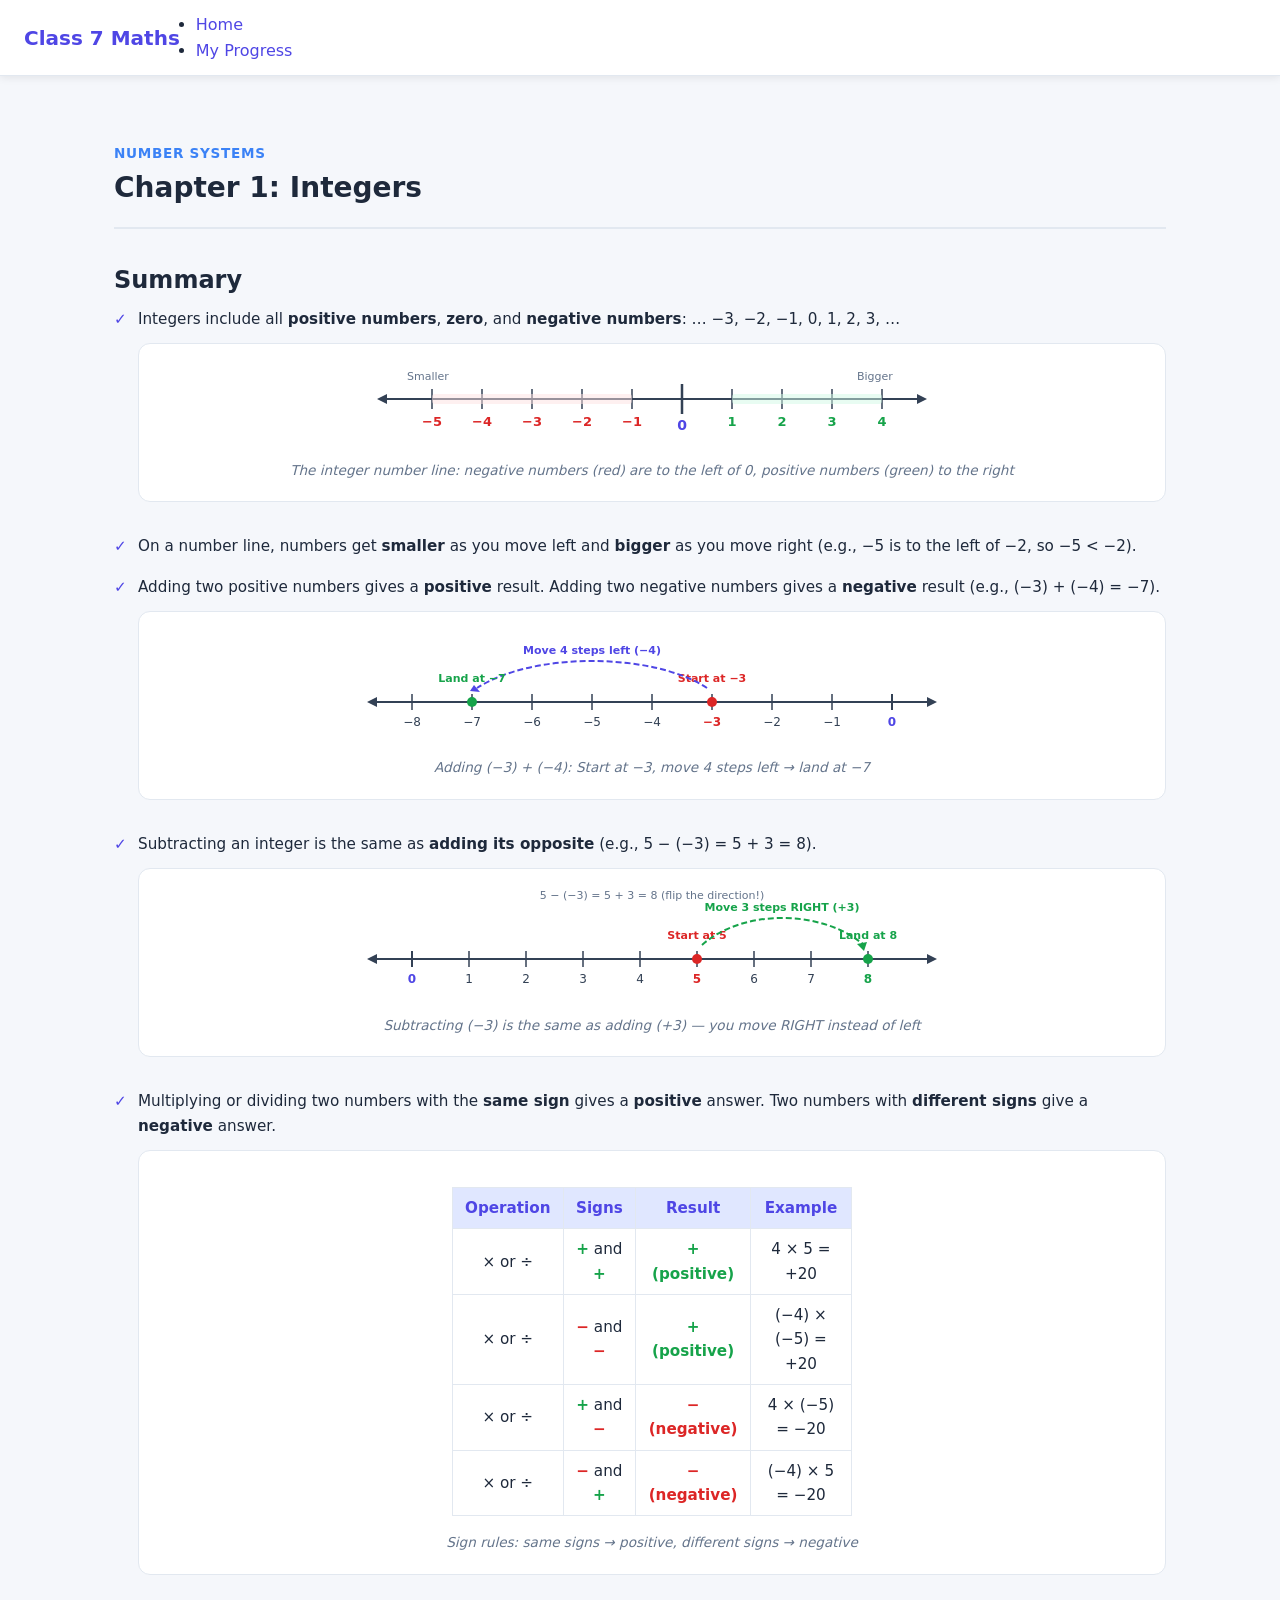
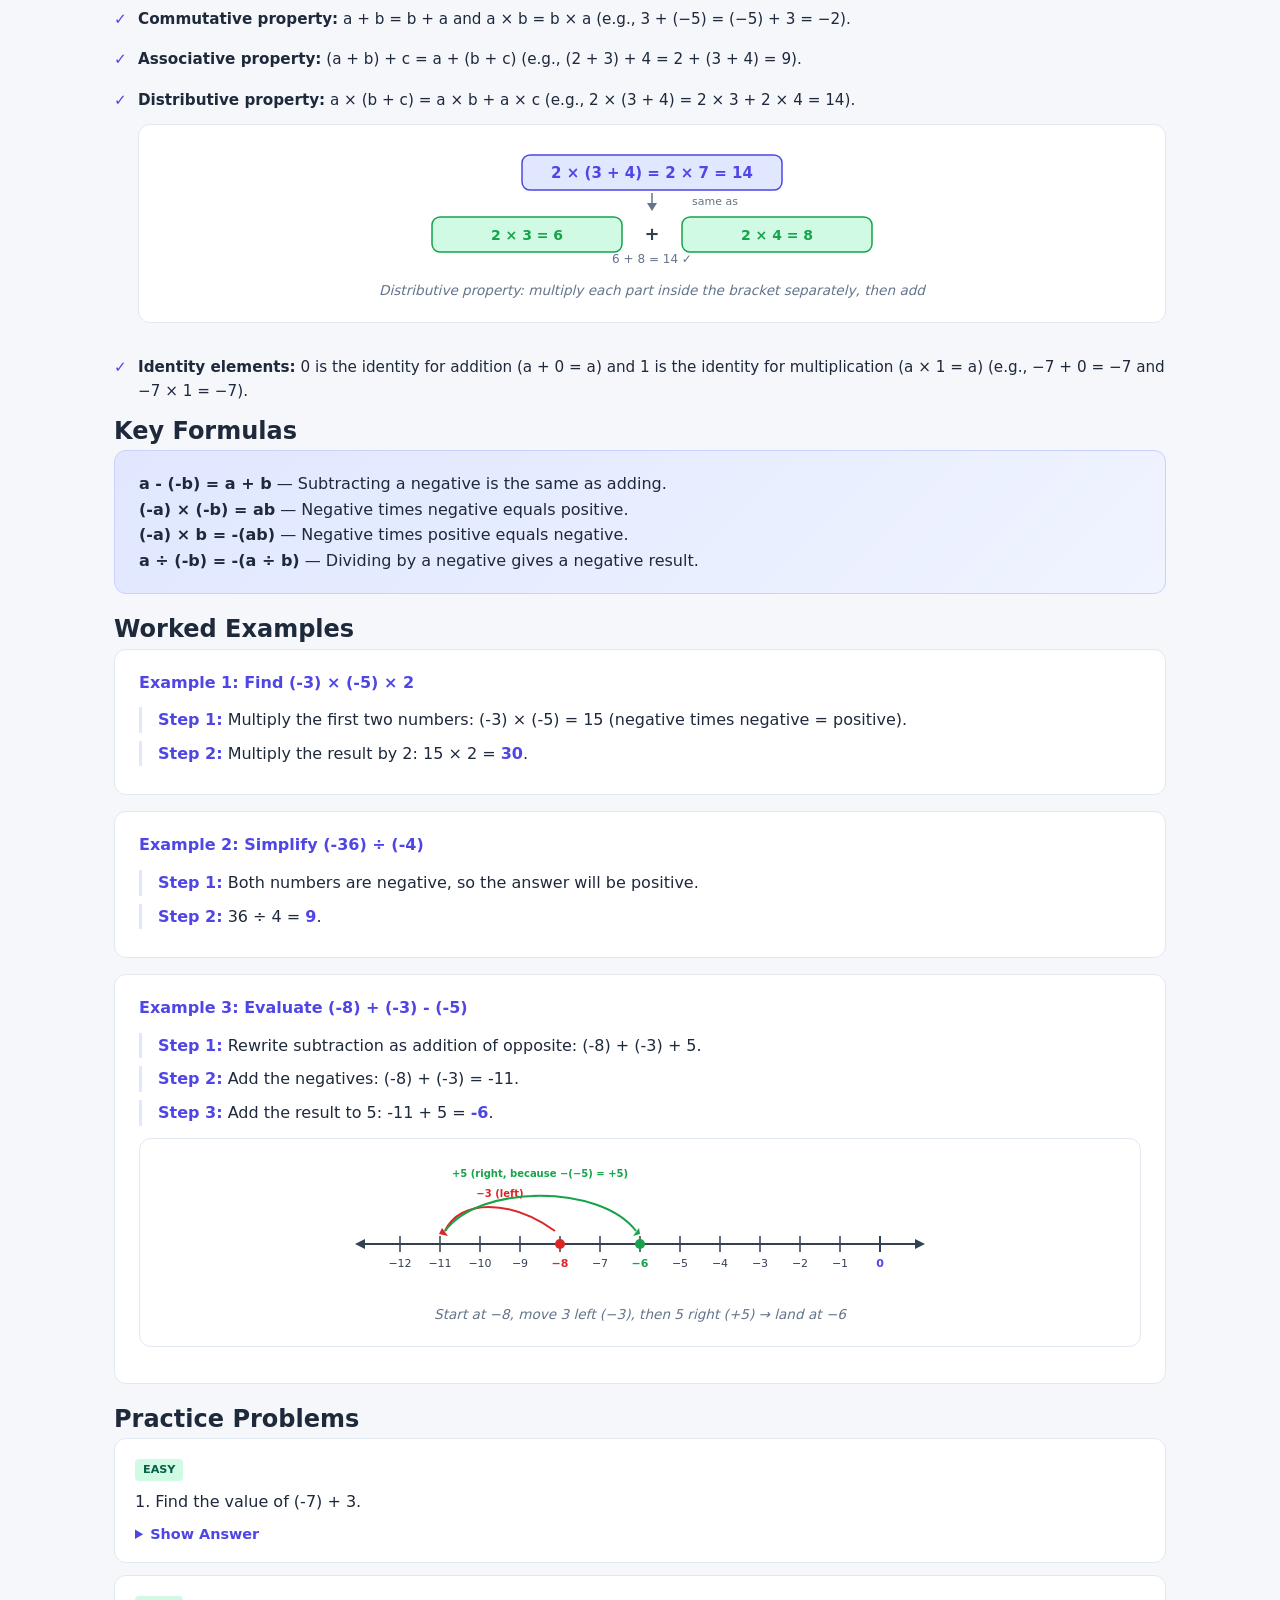
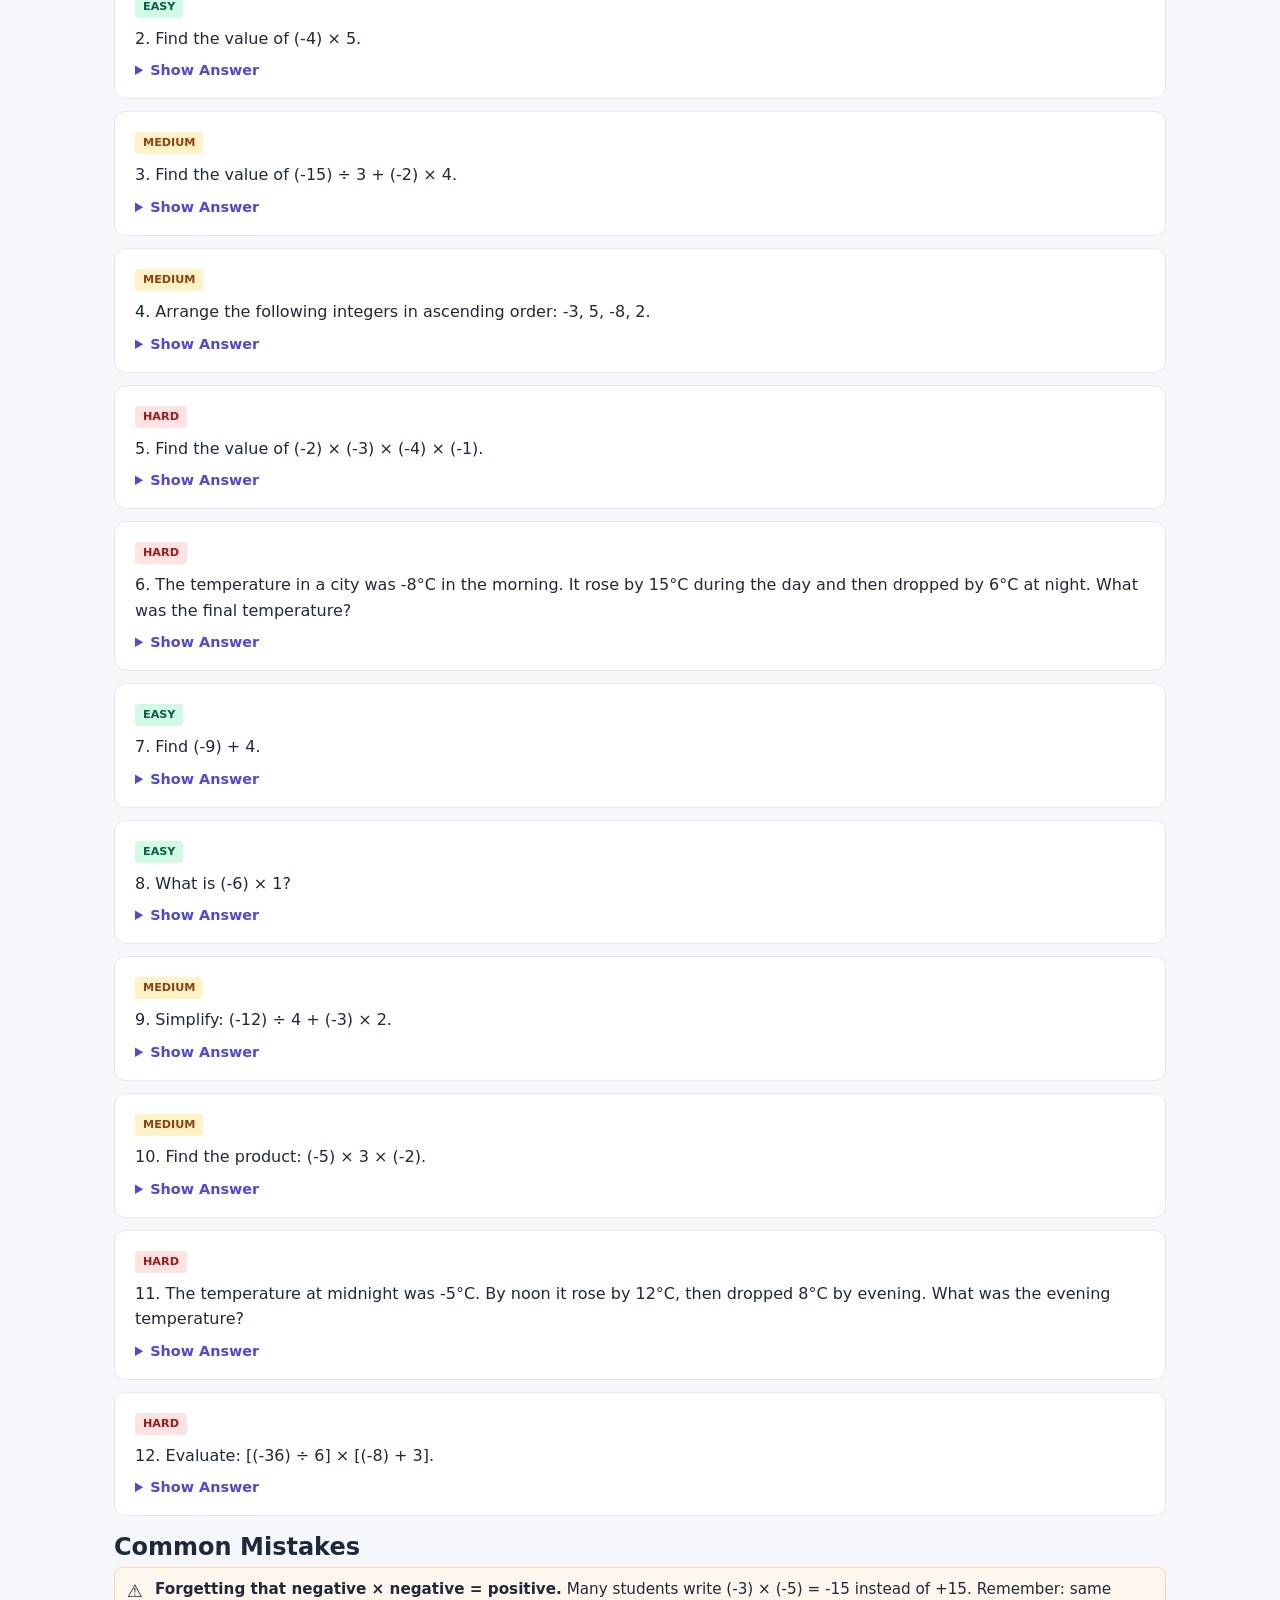
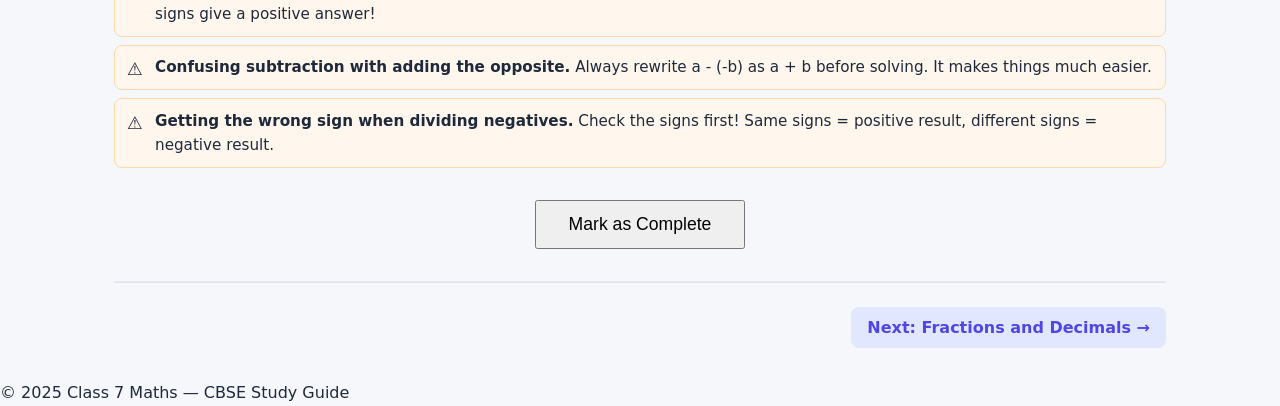
==== chapters/ch1.html @ 90b31e70 "feat: Add SVG diagrams to Chapter 1 (Integers) summary and examples - Number line diagram showing in" ====
<!DOCTYPE html>
<html lang="en">
<head>
    <meta charset="UTF-8">
    <meta name="viewport" content="width=device-width, initial-scale=1.0">
    <meta name="chapter-num" content="1">
    <title>Chapter 1: Integers | Class 7 Maths</title>
    <link rel="stylesheet" href="../css/style.css">
</head>
<body>

    <!-- Navbar -->
    <nav class="navbar">
        <div class="logo">Class 7 Maths</div>
        <ul class="nav-links">
            <li><a href="../index.html">Home</a></li>
            <li><a href="../progress.html">My Progress</a></li>
        </ul>
    </nav>

    <!-- Chapter Content -->
    <div class="container">

        <div class="chapter-header">
            <span class="ch-label" style="color:var(--num)">Number Systems</span>
            <h1>Chapter 1: Integers</h1>
        </div>

        <!-- Summary -->
        <section class="summary">
            <h2>Summary</h2>
            <ul class="summary-list">
                <li>Integers include all <strong>positive numbers</strong>, <strong>zero</strong>, and <strong>negative numbers</strong>: &hellip; &minus;3, &minus;2, &minus;1, 0, 1, 2, 3, &hellip;
                  <figure class="diagram">
                    <svg viewBox="0 0 600 80" width="600" height="80" xmlns="http://www.w3.org/2000/svg" role="img" aria-label="Integer number line from -5 to 5">
                      <!-- main line -->
                      <line x1="30" y1="35" x2="570" y2="35" stroke="#334155" stroke-width="2"/>
                      <!-- arrowheads -->
                      <polygon points="25,35 35,30 35,40" fill="#334155"/>
                      <polygon points="575,35 565,30 565,40" fill="#334155"/>
                      <!-- ticks and labels -->
                      <line x1="80" y1="25" x2="80" y2="45" stroke="#334155" stroke-width="1.5"/><text x="80" y="62" text-anchor="middle" font-size="13" fill="#dc2626" font-weight="600">&minus;5</text>
                      <line x1="130" y1="25" x2="130" y2="45" stroke="#334155" stroke-width="1.5"/><text x="130" y="62" text-anchor="middle" font-size="13" fill="#dc2626" font-weight="600">&minus;4</text>
                      <line x1="180" y1="25" x2="180" y2="45" stroke="#334155" stroke-width="1.5"/><text x="180" y="62" text-anchor="middle" font-size="13" fill="#dc2626" font-weight="600">&minus;3</text>
                      <line x1="230" y1="25" x2="230" y2="45" stroke="#334155" stroke-width="1.5"/><text x="230" y="62" text-anchor="middle" font-size="13" fill="#dc2626" font-weight="600">&minus;2</text>
                      <line x1="280" y1="25" x2="280" y2="45" stroke="#334155" stroke-width="1.5"/><text x="280" y="62" text-anchor="middle" font-size="13" fill="#dc2626" font-weight="600">&minus;1</text>
                      <line x1="330" y1="20" x2="330" y2="50" stroke="#334155" stroke-width="2.5"/><text x="330" y="66" text-anchor="middle" font-size="14" fill="#4f46e5" font-weight="800">0</text>
                      <line x1="380" y1="25" x2="380" y2="45" stroke="#334155" stroke-width="1.5"/><text x="380" y="62" text-anchor="middle" font-size="13" fill="#16a34a" font-weight="600">1</text>
                      <line x1="430" y1="25" x2="430" y2="45" stroke="#334155" stroke-width="1.5"/><text x="430" y="62" text-anchor="middle" font-size="13" fill="#16a34a" font-weight="600">2</text>
                      <line x1="480" y1="25" x2="480" y2="45" stroke="#334155" stroke-width="1.5"/><text x="480" y="62" text-anchor="middle" font-size="13" fill="#16a34a" font-weight="600">3</text>
                      <line x1="530" y1="25" x2="530" y2="45" stroke="#334155" stroke-width="1.5"/><text x="530" y="62" text-anchor="middle" font-size="13" fill="#16a34a" font-weight="600">4</text>
                      <!-- labels -->
                      <text x="55" y="16" font-size="11" fill="#64748b">Smaller</text>
                      <text x="505" y="16" font-size="11" fill="#64748b">Bigger</text>
                      <!-- colour zones -->
                      <rect x="80" y="30" width="200" height="10" rx="3" fill="#fee2e2" opacity="0.5"/>
                      <rect x="380" y="30" width="150" height="10" rx="3" fill="#d1fae5" opacity="0.5"/>
                    </svg>
                    <figcaption>The integer number line: negative numbers (red) are to the left of 0, positive numbers (green) to the right</figcaption>
                  </figure>
                </li>
                <li>On a number line, numbers get <strong>smaller</strong> as you move left and <strong>bigger</strong> as you move right (e.g., &minus;5 is to the left of &minus;2, so &minus;5 &lt; &minus;2).</li>
                <li>Adding two positive numbers gives a <strong>positive</strong> result. Adding two negative numbers gives a <strong>negative</strong> result (e.g., (&minus;3) + (&minus;4) = &minus;7).
                  <figure class="diagram">
                    <svg viewBox="0 0 600 110" width="600" height="110" xmlns="http://www.w3.org/2000/svg" role="img" aria-label="Number line showing (-3) + (-4) = -7">
                      <!-- main line -->
                      <line x1="20" y1="70" x2="580" y2="70" stroke="#334155" stroke-width="2"/>
                      <polygon points="15,70 25,65 25,75" fill="#334155"/>
                      <polygon points="585,70 575,65 575,75" fill="#334155"/>
                      <!-- ticks: -8 to 1 -->
                      <line x1="60" y1="62" x2="60" y2="78" stroke="#334155" stroke-width="1.5"/><text x="60" y="94" text-anchor="middle" font-size="12" fill="#334155">&minus;8</text>
                      <line x1="120" y1="62" x2="120" y2="78" stroke="#334155" stroke-width="1.5"/><text x="120" y="94" text-anchor="middle" font-size="12" fill="#334155">&minus;7</text>
                      <line x1="180" y1="62" x2="180" y2="78" stroke="#334155" stroke-width="1.5"/><text x="180" y="94" text-anchor="middle" font-size="12" fill="#334155">&minus;6</text>
                      <line x1="240" y1="62" x2="240" y2="78" stroke="#334155" stroke-width="1.5"/><text x="240" y="94" text-anchor="middle" font-size="12" fill="#334155">&minus;5</text>
                      <line x1="300" y1="62" x2="300" y2="78" stroke="#334155" stroke-width="1.5"/><text x="300" y="94" text-anchor="middle" font-size="12" fill="#334155">&minus;4</text>
                      <line x1="360" y1="62" x2="360" y2="78" stroke="#334155" stroke-width="1.5"/><text x="360" y="94" text-anchor="middle" font-size="12" fill="#dc2626" font-weight="700">&minus;3</text>
                      <line x1="420" y1="62" x2="420" y2="78" stroke="#334155" stroke-width="1.5"/><text x="420" y="94" text-anchor="middle" font-size="12" fill="#334155">&minus;2</text>
                      <line x1="480" y1="62" x2="480" y2="78" stroke="#334155" stroke-width="1.5"/><text x="480" y="94" text-anchor="middle" font-size="12" fill="#334155">&minus;1</text>
                      <line x1="540" y1="62" x2="540" y2="78" stroke="#334155" stroke-width="2"/><text x="540" y="94" text-anchor="middle" font-size="12" fill="#4f46e5" font-weight="700">0</text>
                      <!-- Start dot at -3 -->
                      <circle cx="360" cy="70" r="5" fill="#dc2626"/>
                      <text x="360" y="50" text-anchor="middle" font-size="11" fill="#dc2626" font-weight="600">Start at &minus;3</text>
                      <!-- Arrow: move 4 steps left to -7 -->
                      <path d="M 355,56 C 300,20 180,20 125,56" fill="none" stroke="#4f46e5" stroke-width="2" stroke-dasharray="6,3"/>
                      <polygon points="122,53 128,60 118,59" fill="#4f46e5"/>
                      <text x="240" y="22" text-anchor="middle" font-size="11" fill="#4f46e5" font-weight="600">Move 4 steps left (&minus;4)</text>
                      <!-- End dot at -7 -->
                      <circle cx="120" cy="70" r="5" fill="#16a34a"/>
                      <text x="120" y="50" text-anchor="middle" font-size="11" fill="#16a34a" font-weight="600">Land at &minus;7</text>
                    </svg>
                    <figcaption>Adding (&minus;3) + (&minus;4): Start at &minus;3, move 4 steps left &rarr; land at &minus;7</figcaption>
                  </figure>
                </li>
                <li>Subtracting an integer is the same as <strong>adding its opposite</strong> (e.g., 5 &minus; (&minus;3) = 5 + 3 = 8).
                  <figure class="diagram">
                    <svg viewBox="0 0 600 110" width="600" height="110" xmlns="http://www.w3.org/2000/svg" role="img" aria-label="Number line showing 5 - (-3) = 5 + 3 = 8">
                      <!-- main line -->
                      <line x1="20" y1="70" x2="580" y2="70" stroke="#334155" stroke-width="2"/>
                      <polygon points="15,70 25,65 25,75" fill="#334155"/>
                      <polygon points="585,70 575,65 575,75" fill="#334155"/>
                      <!-- ticks: 0 to 9 -->
                      <line x1="60" y1="62" x2="60" y2="78" stroke="#334155" stroke-width="2"/><text x="60" y="94" text-anchor="middle" font-size="12" fill="#4f46e5" font-weight="700">0</text>
                      <line x1="117" y1="62" x2="117" y2="78" stroke="#334155" stroke-width="1.5"/><text x="117" y="94" text-anchor="middle" font-size="12" fill="#334155">1</text>
                      <line x1="174" y1="62" x2="174" y2="78" stroke="#334155" stroke-width="1.5"/><text x="174" y="94" text-anchor="middle" font-size="12" fill="#334155">2</text>
                      <line x1="231" y1="62" x2="231" y2="78" stroke="#334155" stroke-width="1.5"/><text x="231" y="94" text-anchor="middle" font-size="12" fill="#334155">3</text>
                      <line x1="288" y1="62" x2="288" y2="78" stroke="#334155" stroke-width="1.5"/><text x="288" y="94" text-anchor="middle" font-size="12" fill="#334155">4</text>
                      <line x1="345" y1="62" x2="345" y2="78" stroke="#334155" stroke-width="1.5"/><text x="345" y="94" text-anchor="middle" font-size="12" fill="#dc2626" font-weight="700">5</text>
                      <line x1="402" y1="62" x2="402" y2="78" stroke="#334155" stroke-width="1.5"/><text x="402" y="94" text-anchor="middle" font-size="12" fill="#334155">6</text>
                      <line x1="459" y1="62" x2="459" y2="78" stroke="#334155" stroke-width="1.5"/><text x="459" y="94" text-anchor="middle" font-size="12" fill="#334155">7</text>
                      <line x1="516" y1="62" x2="516" y2="78" stroke="#334155" stroke-width="1.5"/><text x="516" y="94" text-anchor="middle" font-size="12" fill="#16a34a" font-weight="700">8</text>
                      <!-- Start dot at 5 -->
                      <circle cx="345" cy="70" r="5" fill="#dc2626"/>
                      <text x="345" y="50" text-anchor="middle" font-size="11" fill="#dc2626" font-weight="600">Start at 5</text>
                      <!-- Arrow: move 3 steps RIGHT (subtracting -3 = adding 3) -->
                      <path d="M 350,56 C 390,20 470,20 512,56" fill="none" stroke="#16a34a" stroke-width="2" stroke-dasharray="6,3"/>
                      <polygon points="515,53 512,62 505,55" fill="#16a34a"/>
                      <text x="430" y="22" text-anchor="middle" font-size="11" fill="#16a34a" font-weight="600">Move 3 steps RIGHT (+3)</text>
                      <!-- End dot at 8 -->
                      <circle cx="516" cy="70" r="5" fill="#16a34a"/>
                      <text x="516" y="50" text-anchor="middle" font-size="11" fill="#16a34a" font-weight="600">Land at 8</text>
                      <!-- Explanation -->
                      <text x="300" y="10" text-anchor="middle" font-size="11" fill="#64748b">5 &minus; (&minus;3) = 5 + 3 = 8 (flip the direction!)</text>
                    </svg>
                    <figcaption>Subtracting (&minus;3) is the same as adding (+3) &mdash; you move RIGHT instead of left</figcaption>
                  </figure>
                </li>
                <li>Multiplying or dividing two numbers with the <strong>same sign</strong> gives a <strong>positive</strong> answer. Two numbers with <strong>different signs</strong> give a <strong>negative</strong> answer.
                  <figure class="diagram">
                    <table class="sign-table">
                      <tr><th>Operation</th><th>Signs</th><th>Result</th><th>Example</th></tr>
                      <tr><td>&times; or &divide;</td><td><span class="pos">+</span> and <span class="pos">+</span></td><td class="pos">+ (positive)</td><td>4 &times; 5 = +20</td></tr>
                      <tr><td>&times; or &divide;</td><td><span class="neg">&minus;</span> and <span class="neg">&minus;</span></td><td class="pos">+ (positive)</td><td>(&minus;4) &times; (&minus;5) = +20</td></tr>
                      <tr><td>&times; or &divide;</td><td><span class="pos">+</span> and <span class="neg">&minus;</span></td><td class="neg">&minus; (negative)</td><td>4 &times; (&minus;5) = &minus;20</td></tr>
                      <tr><td>&times; or &divide;</td><td><span class="neg">&minus;</span> and <span class="pos">+</span></td><td class="neg">&minus; (negative)</td><td>(&minus;4) &times; 5 = &minus;20</td></tr>
                    </table>
                    <figcaption>Sign rules: same signs &rarr; positive, different signs &rarr; negative</figcaption>
                  </figure>
                </li>
                <li><strong>Commutative property:</strong> a + b = b + a and a &times; b = b &times; a (e.g., 3 + (&minus;5) = (&minus;5) + 3 = &minus;2).</li>
                <li><strong>Associative property:</strong> (a + b) + c = a + (b + c) (e.g., (2 + 3) + 4 = 2 + (3 + 4) = 9).</li>
                <li><strong>Distributive property:</strong> a &times; (b + c) = a &times; b + a &times; c (e.g., 2 &times; (3 + 4) = 2 &times; 3 + 2 &times; 4 = 14).
                  <figure class="diagram">
                    <svg viewBox="0 0 500 120" width="500" height="120" xmlns="http://www.w3.org/2000/svg" role="img" aria-label="Distributive property diagram">
                      <!-- Top: 2 × (3 + 4) -->
                      <rect x="120" y="10" width="260" height="35" rx="8" fill="#e0e7ff" stroke="#4f46e5" stroke-width="1.5"/>
                      <text x="250" y="33" text-anchor="middle" font-size="15" fill="#4f46e5" font-weight="700">2 &times; (3 + 4) = 2 &times; 7 = 14</text>
                      <!-- Arrow down -->
                      <line x1="250" y1="48" x2="250" y2="62" stroke="#64748b" stroke-width="1.5"/>
                      <polygon points="250,66 245,58 255,58" fill="#64748b"/>
                      <text x="290" y="60" font-size="11" fill="#64748b">same as</text>
                      <!-- Bottom: split -->
                      <rect x="30" y="72" width="190" height="35" rx="8" fill="#d1fae5" stroke="#16a34a" stroke-width="1.5"/>
                      <text x="125" y="95" text-anchor="middle" font-size="14" fill="#16a34a" font-weight="700">2 &times; 3 = 6</text>
                      <text x="250" y="95" text-anchor="middle" font-size="18" fill="#334155" font-weight="700">+</text>
                      <rect x="280" y="72" width="190" height="35" rx="8" fill="#d1fae5" stroke="#16a34a" stroke-width="1.5"/>
                      <text x="375" y="95" text-anchor="middle" font-size="14" fill="#16a34a" font-weight="700">2 &times; 4 = 8</text>
                      <!-- Result -->
                      <text x="250" y="118" text-anchor="middle" font-size="12" fill="#64748b">6 + 8 = 14 &#10003;</text>
                    </svg>
                    <figcaption>Distributive property: multiply each part inside the bracket separately, then add</figcaption>
                  </figure>
                </li>
                <li><strong>Identity elements:</strong> 0 is the identity for addition (a + 0 = a) and 1 is the identity for multiplication (a &times; 1 = a) (e.g., &minus;7 + 0 = &minus;7 and &minus;7 &times; 1 = &minus;7).</li>
            </ul>
        </section>

        <!-- Key Formulas -->
        <section class="formulas">
            <h2>Key Formulas</h2>
            <div class="formula-box">
                <p><strong>a - (-b) = a + b</strong> &mdash; Subtracting a negative is the same as adding.</p>
                <p><strong>(-a) &times; (-b) = ab</strong> &mdash; Negative times negative equals positive.</p>
                <p><strong>(-a) &times; b = -(ab)</strong> &mdash; Negative times positive equals negative.</p>
                <p><strong>a &divide; (-b) = -(a &divide; b)</strong> &mdash; Dividing by a negative gives a negative result.</p>
            </div>
        </section>

        <!-- Worked Examples -->
        <section class="examples">
            <h2>Worked Examples</h2>

            <div class="example">
                <h3>Example 1: Find (-3) &times; (-5) &times; 2</h3>
                <div class="step">
                    <strong>Step 1:</strong> Multiply the first two numbers: (-3) &times; (-5) = 15 (negative times negative = positive).
                </div>
                <div class="step">
                    <strong>Step 2:</strong> Multiply the result by 2: 15 &times; 2 = <strong>30</strong>.
                </div>
            </div>

            <div class="example">
                <h3>Example 2: Simplify (-36) &divide; (-4)</h3>
                <div class="step">
                    <strong>Step 1:</strong> Both numbers are negative, so the answer will be positive.
                </div>
                <div class="step">
                    <strong>Step 2:</strong> 36 &divide; 4 = <strong>9</strong>.
                </div>
            </div>

            <div class="example">
                <h3>Example 3: Evaluate (-8) + (-3) - (-5)</h3>
                <div class="step">
                    <strong>Step 1:</strong> Rewrite subtraction as addition of opposite: (-8) + (-3) + 5.
                </div>
                <div class="step">
                    <strong>Step 2:</strong> Add the negatives: (-8) + (-3) = -11.
                </div>
                <div class="step">
                    <strong>Step 3:</strong> Add the result to 5: -11 + 5 = <strong>-6</strong>.
                </div>
                <figure class="diagram">
                  <svg viewBox="0 0 600 130" width="600" height="130" xmlns="http://www.w3.org/2000/svg" role="img" aria-label="Number line showing (-8)+(-3)-(-5)=-6">
                    <!-- main line -->
                    <line x1="20" y1="85" x2="580" y2="85" stroke="#334155" stroke-width="2"/>
                    <polygon points="15,85 25,80 25,90" fill="#334155"/>
                    <polygon points="585,85 575,80 575,90" fill="#334155"/>
                    <!-- ticks: -12 to 0 -->
                    <line x1="60" y1="77" x2="60" y2="93" stroke="#334155" stroke-width="1.5"/><text x="60" y="108" text-anchor="middle" font-size="11" fill="#334155">&minus;12</text>
                    <line x1="100" y1="77" x2="100" y2="93" stroke="#334155" stroke-width="1.5"/><text x="100" y="108" text-anchor="middle" font-size="11" fill="#334155">&minus;11</text>
                    <line x1="140" y1="77" x2="140" y2="93" stroke="#334155" stroke-width="1.5"/><text x="140" y="108" text-anchor="middle" font-size="11" fill="#334155">&minus;10</text>
                    <line x1="180" y1="77" x2="180" y2="93" stroke="#334155" stroke-width="1.5"/><text x="180" y="108" text-anchor="middle" font-size="11" fill="#334155">&minus;9</text>
                    <line x1="220" y1="77" x2="220" y2="93" stroke="#334155" stroke-width="1.5"/><text x="220" y="108" text-anchor="middle" font-size="11" fill="#dc2626" font-weight="700">&minus;8</text>
                    <line x1="260" y1="77" x2="260" y2="93" stroke="#334155" stroke-width="1.5"/><text x="260" y="108" text-anchor="middle" font-size="11" fill="#334155">&minus;7</text>
                    <line x1="300" y1="77" x2="300" y2="93" stroke="#334155" stroke-width="1.5"/><text x="300" y="108" text-anchor="middle" font-size="11" fill="#16a34a" font-weight="700">&minus;6</text>
                    <line x1="340" y1="77" x2="340" y2="93" stroke="#334155" stroke-width="1.5"/><text x="340" y="108" text-anchor="middle" font-size="11" fill="#334155">&minus;5</text>
                    <line x1="380" y1="77" x2="380" y2="93" stroke="#334155" stroke-width="1.5"/><text x="380" y="108" text-anchor="middle" font-size="11" fill="#334155">&minus;4</text>
                    <line x1="420" y1="77" x2="420" y2="93" stroke="#334155" stroke-width="1.5"/><text x="420" y="108" text-anchor="middle" font-size="11" fill="#334155">&minus;3</text>
                    <line x1="460" y1="77" x2="460" y2="93" stroke="#334155" stroke-width="1.5"/><text x="460" y="108" text-anchor="middle" font-size="11" fill="#334155">&minus;2</text>
                    <line x1="500" y1="77" x2="500" y2="93" stroke="#334155" stroke-width="1.5"/><text x="500" y="108" text-anchor="middle" font-size="11" fill="#334155">&minus;1</text>
                    <line x1="540" y1="77" x2="540" y2="93" stroke="#334155" stroke-width="2"/><text x="540" y="108" text-anchor="middle" font-size="11" fill="#4f46e5" font-weight="700">0</text>
                    <!-- Step 1: Start at -8, dot -->
                    <circle cx="220" cy="85" r="5" fill="#dc2626"/>
                    <!-- Step 2: Arrow left 3 to -11 -->
                    <path d="M 215,72 C 170,40 120,40 105,72" fill="none" stroke="#dc2626" stroke-width="2"/>
                    <polygon points="102,69 108,77 99,75" fill="#dc2626"/>
                    <text x="160" y="38" text-anchor="middle" font-size="10" fill="#dc2626" font-weight="600">&minus;3 (left)</text>
                    <!-- Step 3: Arrow right 5 to -6 -->
                    <path d="M 105,72 C 140,25 260,25 296,72" fill="none" stroke="#16a34a" stroke-width="2"/>
                    <polygon points="299,69 293,77 300,75" fill="#16a34a"/>
                    <text x="200" y="18" text-anchor="middle" font-size="10" fill="#16a34a" font-weight="600">+5 (right, because &minus;(&minus;5) = +5)</text>
                    <!-- End dot at -6 -->
                    <circle cx="300" cy="85" r="5" fill="#16a34a"/>
                  </svg>
                  <figcaption>Start at &minus;8, move 3 left (&minus;3), then 5 right (+5) &rarr; land at &minus;6</figcaption>
                </figure>
            </div>
        </section>

        <!-- Practice Problems -->
        <section class="practice">
            <h2>Practice Problems</h2>

            <div class="problem" data-difficulty="easy">
                <span class="difficulty easy">Easy</span>
                <p>1. Find the value of (-7) + 3.</p>
                <details>
                    <summary>Show Answer</summary>
                    <p>(-7) + 3 = <strong>-4</strong>. We move 3 steps to the right from -7 on the number line.</p>
                </details>
            </div>

            <div class="problem" data-difficulty="easy">
                <span class="difficulty easy">Easy</span>
                <p>2. Find the value of (-4) &times; 5.</p>
                <details>
                    <summary>Show Answer</summary>
                    <p>(-4) &times; 5 = <strong>-20</strong>. A negative times a positive gives a negative result.</p>
                </details>
            </div>

            <div class="problem" data-difficulty="medium">
                <span class="difficulty medium">Medium</span>
                <p>3. Find the value of (-15) &divide; 3 + (-2) &times; 4.</p>
                <details>
                    <summary>Show Answer</summary>
                    <p>First, (-15) &divide; 3 = -5. Then, (-2) &times; 4 = -8. Finally, -5 + (-8) = <strong>-13</strong>.</p>
                </details>
            </div>

            <div class="problem" data-difficulty="medium">
                <span class="difficulty medium">Medium</span>
                <p>4. Arrange the following integers in ascending order: -3, 5, -8, 2.</p>
                <details>
                    <summary>Show Answer</summary>
                    <p>From smallest to largest: <strong>-8, -3, 2, 5</strong>.</p>
                </details>
            </div>

            <div class="problem" data-difficulty="hard">
                <span class="difficulty hard">Hard</span>
                <p>5. Find the value of (-2) &times; (-3) &times; (-4) &times; (-1).</p>
                <details>
                    <summary>Show Answer</summary>
                    <p>(-2) &times; (-3) = 6. Then 6 &times; (-4) = -24. Then (-24) &times; (-1) = <strong>24</strong>. With an even number of negative signs, the result is positive.</p>
                </details>
            </div>

            <div class="problem" data-difficulty="hard">
                <span class="difficulty hard">Hard</span>
                <p>6. The temperature in a city was -8&deg;C in the morning. It rose by 15&deg;C during the day and then dropped by 6&deg;C at night. What was the final temperature?</p>
                <details>
                    <summary>Show Answer</summary>
                    <p>Start: -8&deg;C. After rising 15&deg;C: -8 + 15 = 7&deg;C. After dropping 6&deg;C: 7 - 6 = <strong>1&deg;C</strong>.</p>
                </details>
            </div>

            <div class="problem" data-difficulty="easy">
                <span class="difficulty easy">Easy</span>
                <p>7. Find (-9) + 4.</p>
                <details>
                    <summary>Show Answer</summary>
                    <p>(-9) + 4 = <strong>-5</strong>. We move 4 steps to the right from -9 on the number line.</p>
                </details>
            </div>

            <div class="problem" data-difficulty="easy">
                <span class="difficulty easy">Easy</span>
                <p>8. What is (-6) &times; 1?</p>
                <details>
                    <summary>Show Answer</summary>
                    <p>(-6) &times; 1 = <strong>-6</strong>. Multiplying any number by 1 gives the number itself (identity property).</p>
                </details>
            </div>

            <div class="problem" data-difficulty="medium">
                <span class="difficulty medium">Medium</span>
                <p>9. Simplify: (-12) &divide; 4 + (-3) &times; 2.</p>
                <details>
                    <summary>Show Answer</summary>
                    <p>First, (-12) &divide; 4 = -3. Then, (-3) &times; 2 = -6. Finally, -3 + (-6) = <strong>-9</strong>.</p>
                </details>
            </div>

            <div class="problem" data-difficulty="medium">
                <span class="difficulty medium">Medium</span>
                <p>10. Find the product: (-5) &times; 3 &times; (-2).</p>
                <details>
                    <summary>Show Answer</summary>
                    <p>(-5) &times; 3 = -15. Then (-15) &times; (-2) = <strong>30</strong>. Two negative signs give a positive result.</p>
                </details>
            </div>

            <div class="problem" data-difficulty="hard">
                <span class="difficulty hard">Hard</span>
                <p>11. The temperature at midnight was -5&deg;C. By noon it rose by 12&deg;C, then dropped 8&deg;C by evening. What was the evening temperature?</p>
                <details>
                    <summary>Show Answer</summary>
                    <p>Start: -5&deg;C. After rising 12&deg;C: -5 + 12 = 7&deg;C. After dropping 8&deg;C: 7 - 8 = <strong>-1&deg;C</strong>.</p>
                </details>
            </div>

            <div class="problem" data-difficulty="hard">
                <span class="difficulty hard">Hard</span>
                <p>12. Evaluate: [(-36) &divide; 6] &times; [(-8) + 3].</p>
                <details>
                    <summary>Show Answer</summary>
                    <p>First bracket: (-36) &divide; 6 = -6. Second bracket: (-8) + 3 = -5. Now multiply: (-6) &times; (-5) = <strong>30</strong>. Negative times negative equals positive.</p>
                </details>
            </div>
        </section>

        <!-- Common Mistakes -->
        <section class="common-mistakes">
            <h2>Common Mistakes</h2>
            <ul class="mistakes-list">
                <li><strong>Forgetting that negative &times; negative = positive.</strong> Many students write (-3) &times; (-5) = -15 instead of +15. Remember: same signs give a positive answer!</li>
                <li><strong>Confusing subtraction with adding the opposite.</strong> Always rewrite a - (-b) as a + b before solving. It makes things much easier.</li>
                <li><strong>Getting the wrong sign when dividing negatives.</strong> Check the signs first! Same signs = positive result, different signs = negative result.</li>
            </ul>
        </section>

        <!-- Mark as Complete -->
        <button id="mark-read-btn" class="btn" style="margin:2rem auto;display:block;padding:0.75rem 2rem;font-size:1.1rem;cursor:pointer" onclick="markChapterRead(1)">Mark as Complete</button>

        <!-- Chapter Navigation -->
        <div class="chapter-nav">
            <span></span>
            <a href="ch2.html">Next: Fractions and Decimals &rarr;</a>
        </div>

    </div>

    <!-- Footer -->
    <footer>
        <p>&copy; 2025 Class 7 Maths &mdash; CBSE Study Guide</p>
    </footer>

    <script src="../js/main.js"></script>
</body>
</html>
---- css/style.css ----
/* ===== Reset & Base ===== */
*,*::before,*::after{box-sizing:border-box;margin:0;padding:0}
:root{
  --bg:#f5f7fb;--card-bg:#fff;--text:#1e293b;--text-light:#64748b;
  --primary:#4f46e5;--primary-light:#e0e7ff;
  --num:#3b82f6;--num-light:#dbeafe;
  --alg:#8b5cf6;--alg-light:#ede9fe;
  --geo:#10b981;--geo-light:#d1fae5;
  --data:#f59e0b;--data-light:#fef3c7;
  --meas:#ef4444;--meas-light:#fee2e2;
  --radius:12px;--shadow:0 2px 8px rgba(0,0,0,.08);
}
body{font-family:'Segoe UI',system-ui,-apple-system,sans-serif;background:var(--bg);color:var(--text);line-height:1.6}
a{color:var(--primary);text-decoration:none}
img{max-width:100%}

/* ===== Navbar ===== */
.navbar{background:#fff;border-bottom:1px solid #e2e8f0;padding:.75rem 1.5rem;position:sticky;top:0;z-index:100;display:flex;align-items:center;gap:1rem;box-shadow:var(--shadow)}
.navbar .logo{font-weight:800;font-size:1.25rem;color:var(--primary)}
.navbar nav{display:flex;gap:1rem;margin-left:auto}
.navbar nav a{color:var(--text);font-weight:500;padding:.25rem .5rem;border-radius:6px;transition:background .2s}
.navbar nav a:hover,.navbar nav a.active{background:var(--primary-light);color:var(--primary)}

/* ===== Container ===== */
.container{max-width:1100px;margin:0 auto;padding:2rem 1.5rem}

/* ===== Homepage Hero ===== */
.hero{text-align:center;padding:2.5rem 1rem 1.5rem}
.hero h1{font-size:2rem;margin-bottom:.5rem}
.hero p{color:var(--text-light);font-size:1.1rem;max-width:600px;margin:0 auto}

/* ===== Topic Legend ===== */
.legend{display:flex;flex-wrap:wrap;justify-content:center;gap:.75rem;margin-bottom:2rem}
.legend span{display:inline-flex;align-items:center;gap:.35rem;font-size:.85rem;font-weight:500}
.legend .dot{width:12px;height:12px;border-radius:50%;display:inline-block}

/* ===== Chapter Grid ===== */
.chapter-grid{display:grid;grid-template-columns:repeat(auto-fill,minmax(260px,1fr));gap:1.25rem}
.card{background:var(--card-bg);border-radius:var(--radius);padding:1.5rem;box-shadow:var(--shadow);border-left:5px solid var(--primary);transition:transform .2s,box-shadow .2s;display:flex;flex-direction:column;gap:.5rem}
.card:hover{transform:translateY(-3px);box-shadow:0 6px 20px rgba(0,0,0,.12)}
.card[draggable=true]{cursor:grab}
.card[draggable=true]:active{cursor:grabbing}
.card.dragging{opacity:.4;transform:scale(.95);box-shadow:0 0 0 2px var(--primary)}
.card.drag-over{border-top:3px solid var(--primary);margin-top:-3px}
.drag-hint{text-align:center;color:var(--text-light);font-size:.82rem;margin-bottom:1.25rem}
.reset-order-btn{background:none;border:1px solid #e2e8f0;color:var(--text-light);padding:.2rem .75rem;border-radius:6px;font-size:.8rem;cursor:pointer;margin-left:.5rem;transition:all .2s}
.reset-order-btn:hover{border-color:var(--primary);color:var(--primary)}
.card .ch-num{font-size:.8rem;font-weight:700;text-transform:uppercase;letter-spacing:.05em}
.card h3{font-size:1.1rem}
.card p{font-size:.9rem;color:var(--text-light);flex:1}
.card .btn{display:inline-block;margin-top:.5rem;padding:.4rem 1rem;border-radius:6px;font-weight:600;font-size:.85rem;text-align:center;transition:background .2s}

/* topic colours */
.card.num{border-color:var(--num)}.card.num .ch-num{color:var(--num)}.card.num .btn{background:var(--num-light);color:var(--num)}
.card.alg{border-color:var(--alg)}.card.alg .ch-num{color:var(--alg)}.card.alg .btn{background:var(--alg-light);color:var(--alg)}
.card.geo{border-color:var(--geo)}.card.geo .ch-num{color:var(--geo)}.card.geo .btn{background:var(--geo-light);color:var(--geo)}
.card.data{border-color:var(--data)}.card.data .ch-num{color:var(--data)}.card.data .btn{background:var(--data-light);color:var(--data)}
.card.meas{border-color:var(--meas)}.card.meas .ch-num{color:var(--meas)}.card.meas .btn{background:var(--meas-light);color:var(--meas)}

/* ===== Chapter Page ===== */
.chapter-header{padding:2rem 0 1rem;border-bottom:2px solid #e2e8f0;margin-bottom:2rem}
.chapter-header .ch-label{font-size:.85rem;font-weight:700;text-transform:uppercase;letter-spacing:.05em;margin-bottom:.25rem}
.chapter-header h1{font-size:1.75rem}

.section{margin-bottom:2.5rem}
.section h2{font-size:1.3rem;margin-bottom:1rem;padding-bottom:.4rem;border-bottom:2px solid var(--primary-light)}

/* Summary list */
.summary-list{list-style:none;padding:0}
.summary-list li{padding:.5rem 0 .5rem 1.5rem;position:relative;font-size:.95rem}
.summary-list li::before{content:"\2713";position:absolute;left:0;color:var(--primary);font-weight:700}

/* Formula box */
.formula-box{background:linear-gradient(135deg,var(--primary-light),#f0f4ff);border:1px solid #c7d2fe;border-radius:var(--radius);padding:1.25rem 1.5rem;margin-bottom:1rem;font-size:1rem}
.formula-box code{font-family:'Courier New',monospace;font-weight:700;color:var(--primary);font-size:1.05em}

/* Worked example */
.example{background:#fff;border:1px solid #e2e8f0;border-radius:var(--radius);padding:1.25rem 1.5rem;margin-bottom:1rem}
.example h3{font-size:1rem;color:var(--primary);margin-bottom:.75rem}
.example .step{margin-bottom:.5rem;padding-left:1rem;border-left:3px solid var(--primary-light)}
.example .step strong{color:var(--primary)}

/* Practice problems */
.problem{background:var(--card-bg);border:1px solid #e2e8f0;border-radius:var(--radius);padding:1rem 1.25rem;margin-bottom:.75rem}
.problem .difficulty{display:inline-block;font-size:.7rem;font-weight:700;text-transform:uppercase;padding:2px 8px;border-radius:4px;margin-bottom:.5rem}
.problem .difficulty.easy{background:#d1fae5;color:#065f46}
.problem .difficulty.medium{background:#fef3c7;color:#92400e}
.problem .difficulty.hard{background:#fee2e2;color:#991b1b}
.problem p{margin-bottom:.5rem}
details{margin-top:.5rem}
details summary{cursor:pointer;color:var(--primary);font-weight:600;font-size:.9rem;user-select:none}
details summary:hover{text-decoration:underline}
details .answer{padding:.75rem;margin-top:.5rem;background:#f8fafc;border-radius:8px;border:1px solid #e2e8f0;font-size:.95rem}

/* Common mistakes */
.mistakes-list{list-style:none;padding:0}
.mistakes-list li{padding:.6rem .75rem .6rem 2.5rem;position:relative;background:#fff7ed;border:1px solid #fed7aa;border-radius:8px;margin-bottom:.5rem;font-size:.95rem}
.mistakes-list li::before{content:"\26A0";position:absolute;left:.75rem;font-size:1.1rem}

/* ===== Progress Page ===== */
.progress-grid{display:grid;grid-template-columns:repeat(auto-fill,minmax(280px,1fr));gap:1rem}
.progress-card{background:#fff;border-radius:var(--radius);padding:1.25rem;box-shadow:var(--shadow);display:flex;align-items:center;gap:1rem}
.progress-card .info{flex:1}
.progress-card h3{font-size:1rem;margin-bottom:.25rem}
.progress-card .bar-bg{height:8px;background:#e2e8f0;border-radius:4px;overflow:hidden;margin-top:.35rem}
.progress-card .bar-fill{height:100%;border-radius:4px;transition:width .4s}
.progress-card label{font-size:.85rem;display:flex;align-items:center;gap:.4rem;cursor:pointer;white-space:nowrap}
.progress-card input[type=checkbox]{width:18px;height:18px;accent-color:var(--primary)}
.progress-stats{text-align:center;margin-bottom:2rem;padding:1.5rem;background:#fff;border-radius:var(--radius);box-shadow:var(--shadow)}
.progress-stats .big-num{font-size:2.5rem;font-weight:800;color:var(--primary)}
.progress-stats p{color:var(--text-light)}
.reset-btn{display:inline-block;margin-top:1rem;padding:.5rem 1.25rem;background:var(--meas-light);color:var(--meas);border:none;border-radius:6px;font-weight:600;cursor:pointer;font-size:.9rem}
.reset-btn:hover{background:var(--meas);color:#fff}

/* ===== Chapter nav ===== */
.chapter-nav{display:flex;justify-content:space-between;margin-top:2rem;padding-top:1.5rem;border-top:2px solid #e2e8f0}
.chapter-nav a{padding:.5rem 1rem;border-radius:8px;font-weight:600;background:var(--primary-light);color:var(--primary);transition:background .2s}
.chapter-nav a:hover{background:var(--primary);color:#fff}

/* ===== Diagrams ===== */
.diagram{background:#fff;border:1px solid #e2e8f0;border-radius:var(--radius);padding:1.25rem;margin:.75rem 0 1rem;text-align:center;overflow-x:auto}
.diagram svg{max-width:100%;height:auto}
.diagram figcaption{font-size:.85rem;color:var(--text-light);margin-top:.5rem;font-style:italic}
.sign-table{width:100%;max-width:400px;margin:1rem auto;border-collapse:collapse;font-size:.95rem}
.sign-table th,.sign-table td{border:1px solid #e2e8f0;padding:.5rem .75rem;text-align:center}
.sign-table th{background:var(--primary-light);color:var(--primary);font-weight:700}
.sign-table .pos{color:#16a34a;font-weight:700}
.sign-table .neg{color:#dc2626;font-weight:700}

/* ===== Footer ===== */
.footer{text-align:center;padding:2rem 1rem;color:var(--text-light);font-size:.85rem;border-top:1px solid #e2e8f0;margin-top:3rem}

/* ===== Responsive ===== */
@media(max-width:640px){
  .hero h1{font-size:1.5rem}
  .chapter-grid{grid-template-columns:1fr}
  .navbar{flex-wrap:wrap}
  .navbar nav{width:100%;justify-content:center}
  .chapter-nav{flex-direction:column;gap:.75rem}
}
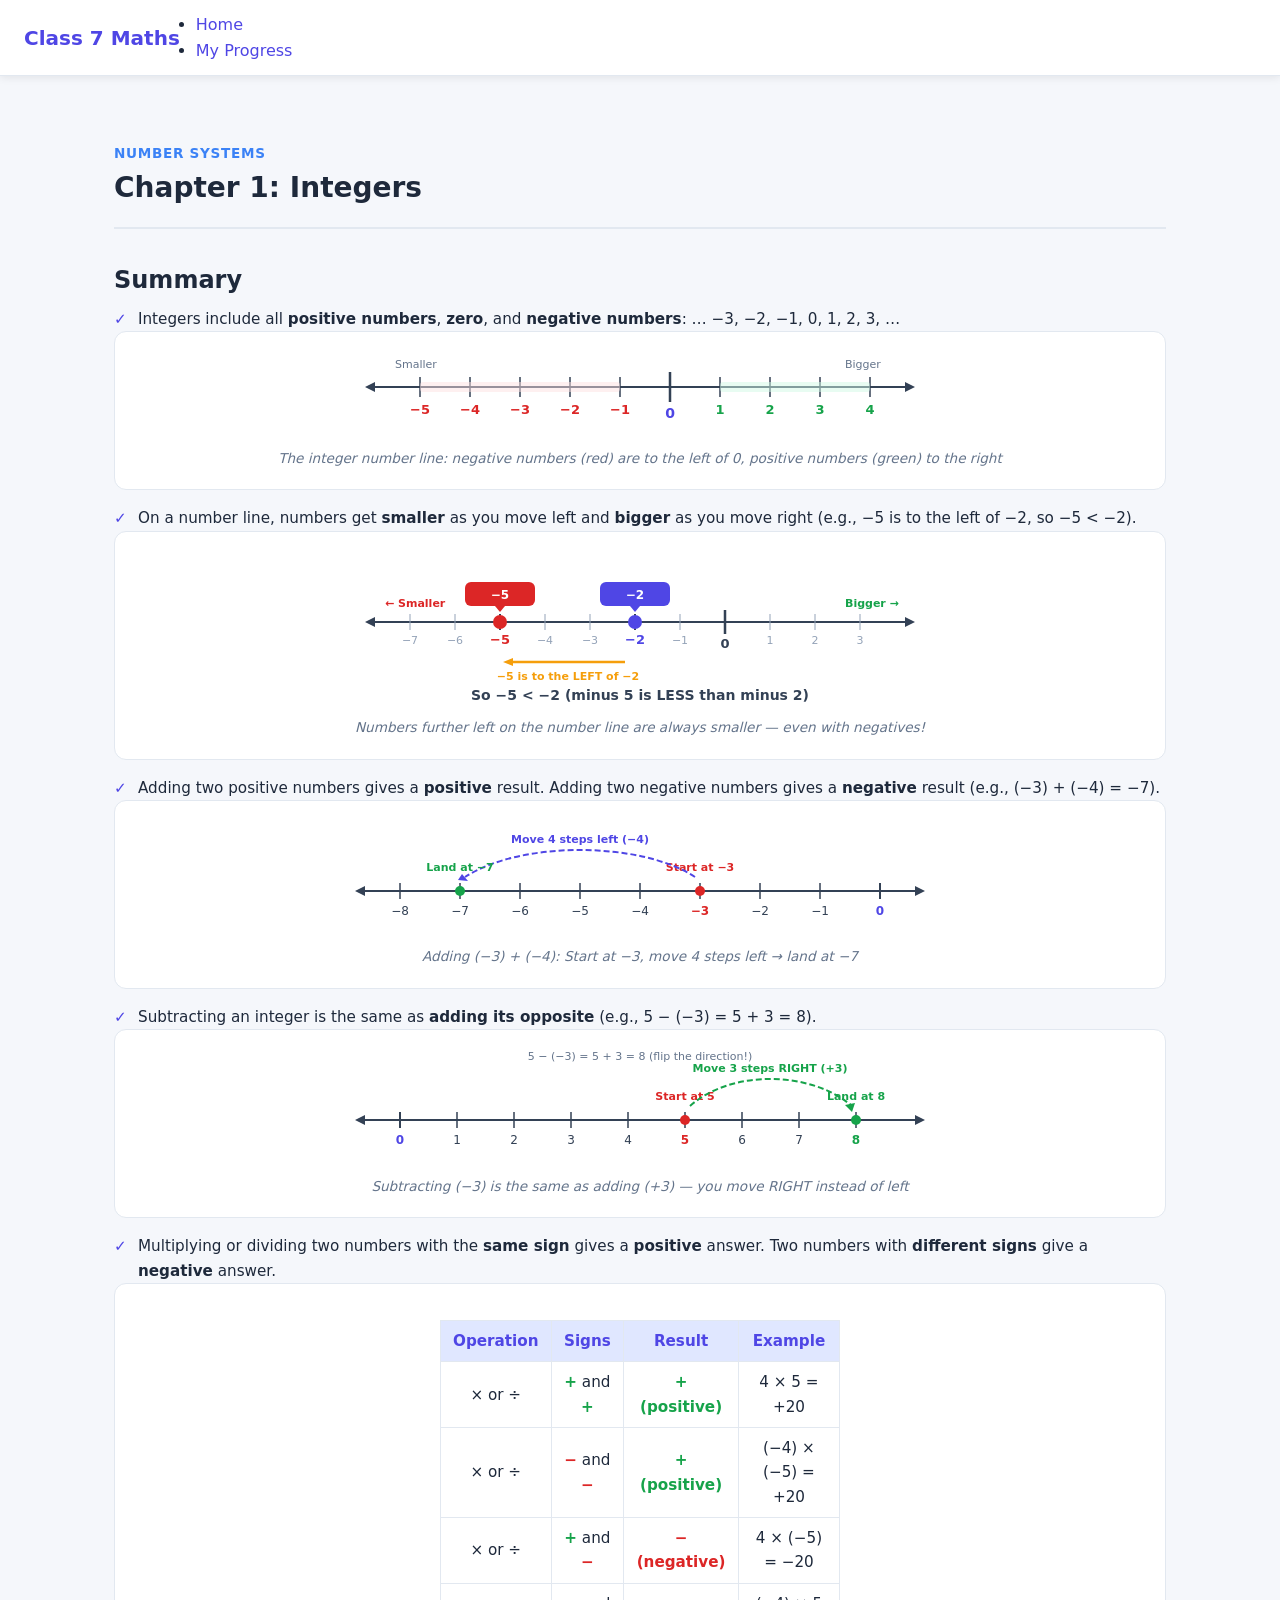
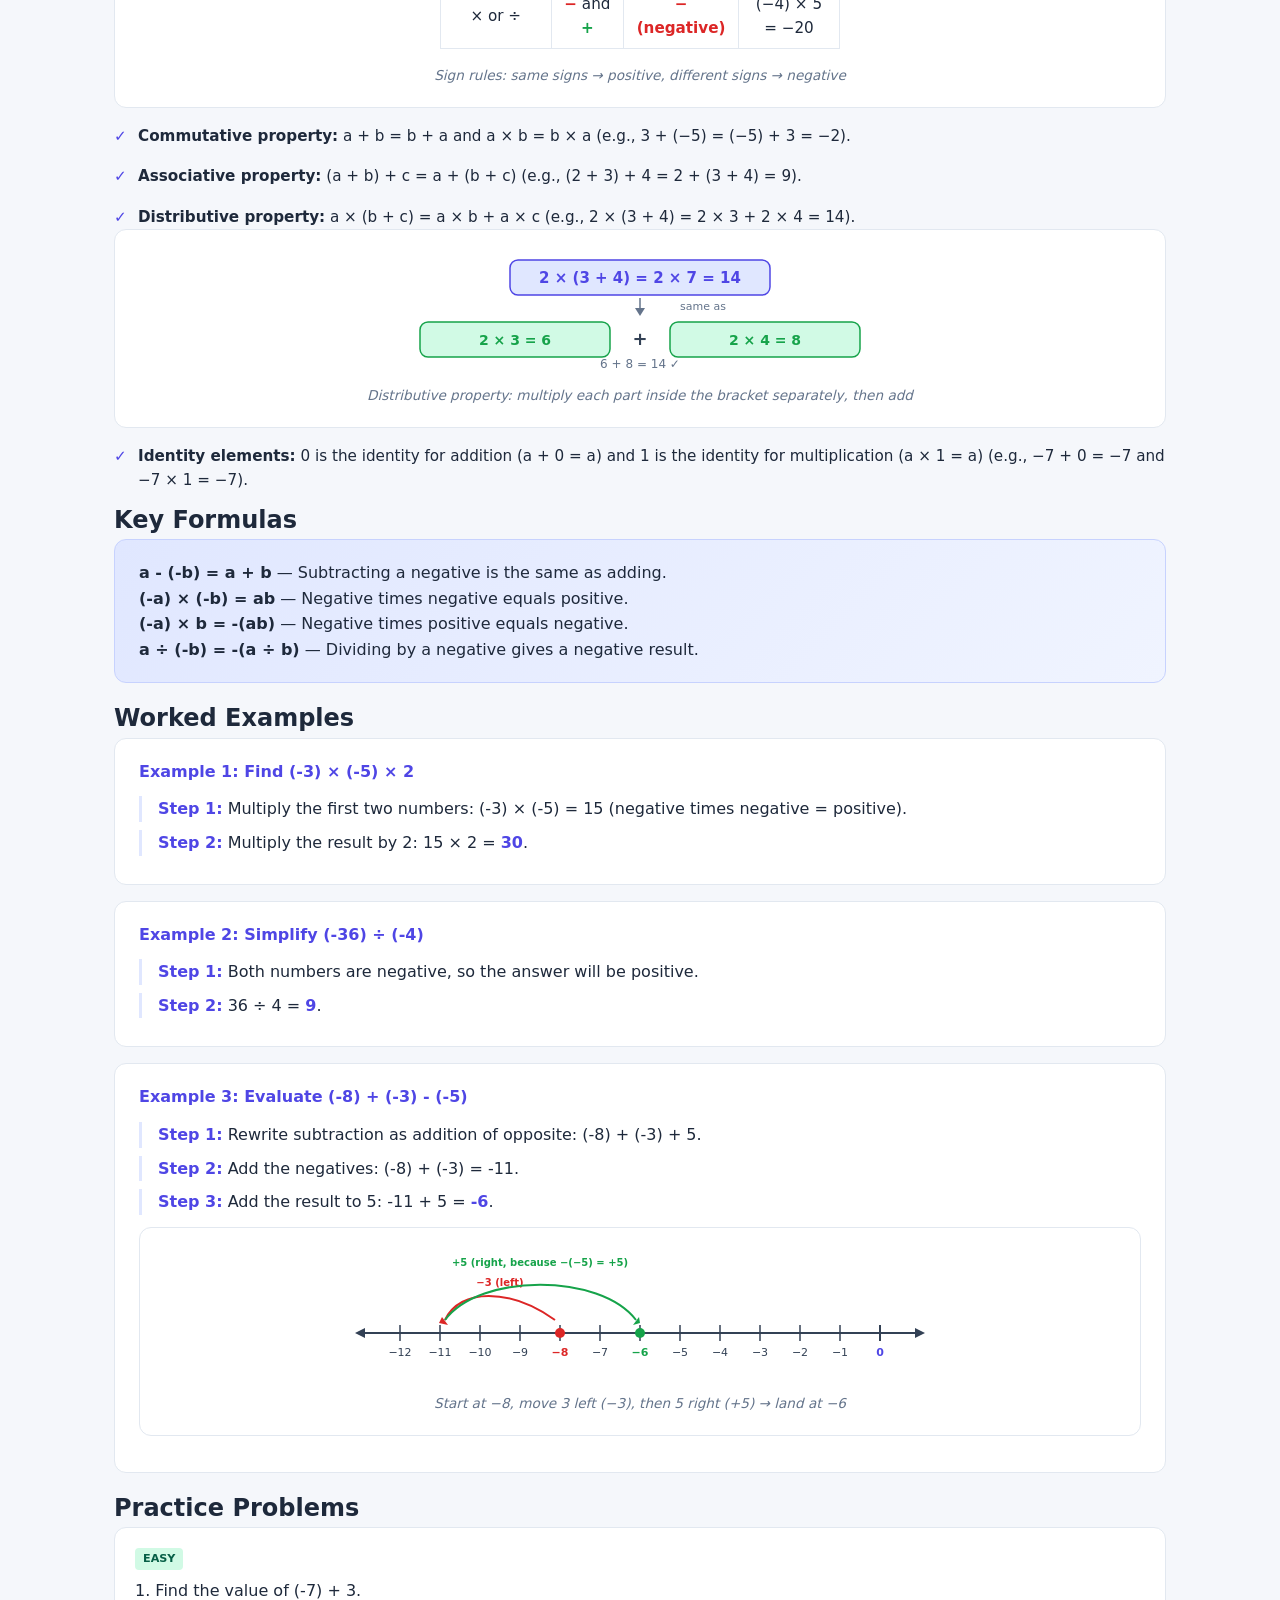
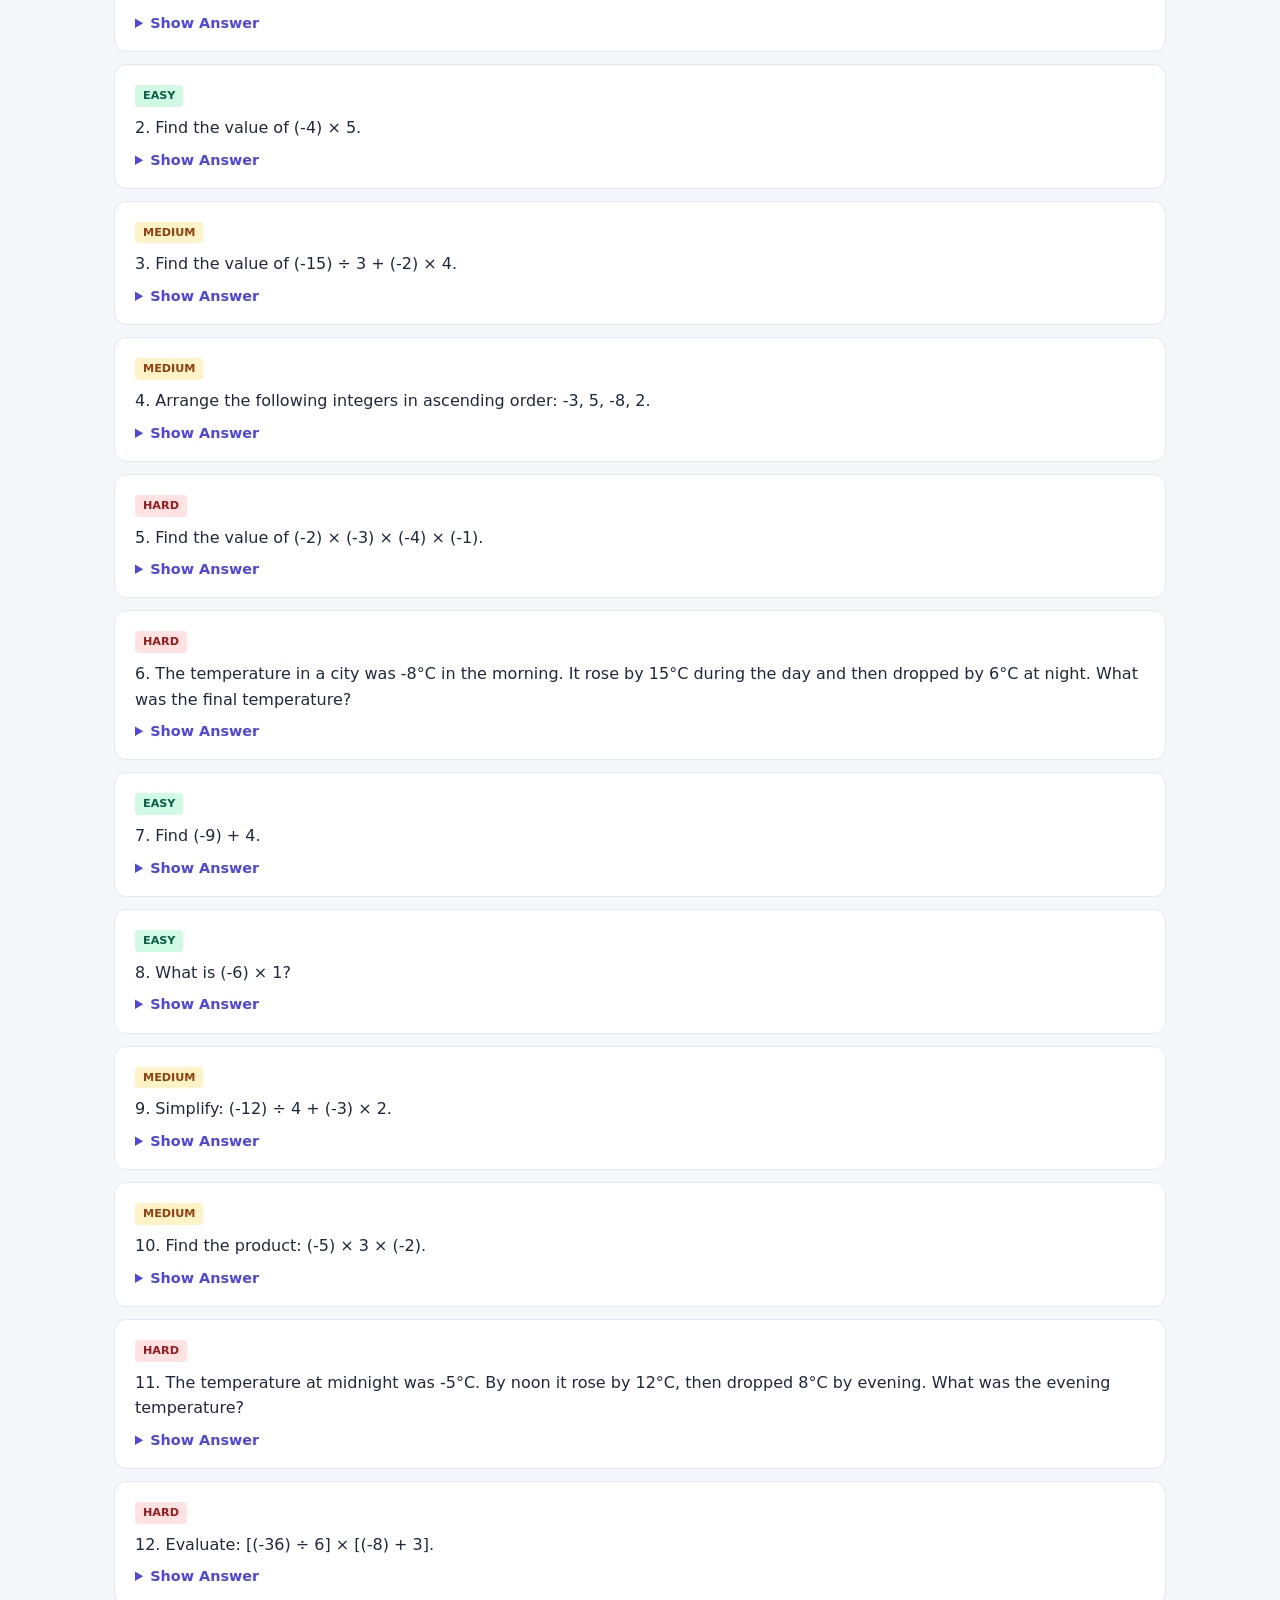
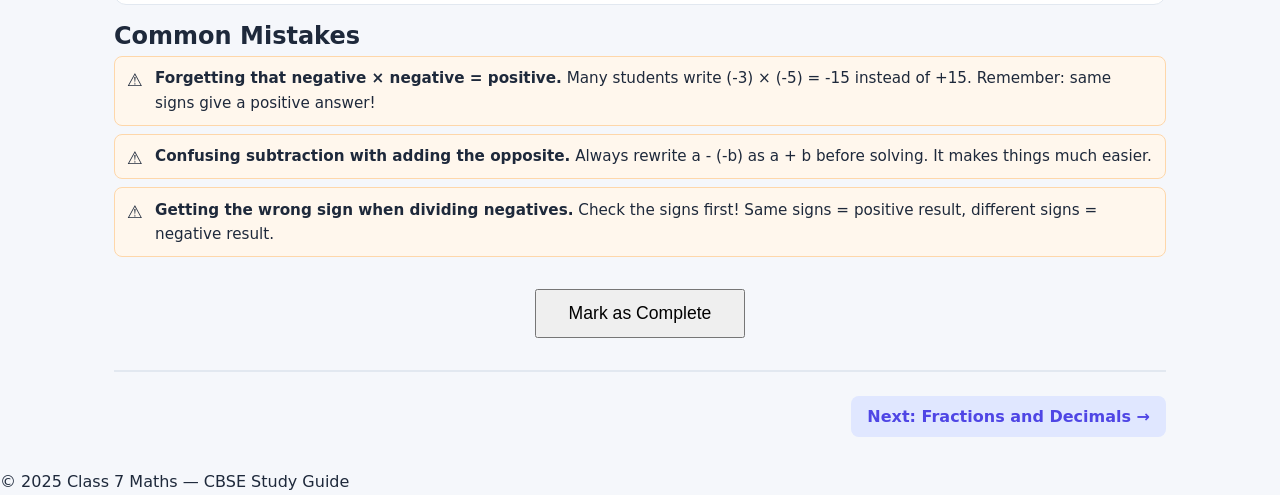
==== commit a30d648b: "fix: Make animated diagram elements visible by default The slide-in/fade-in animations started eleme" ====
--- a/chapters/ch1.html
+++ b/chapters/ch1.html
@@ -59,7 +59,58 @@
                     <figcaption>The integer number line: negative numbers (red) are to the left of 0, positive numbers (green) to the right</figcaption>
                   </figure>
                 </li>
-                <li>On a number line, numbers get <strong>smaller</strong> as you move left and <strong>bigger</strong> as you move right (e.g., &minus;5 is to the left of &minus;2, so &minus;5 &lt; &minus;2).</li>
+                <li>On a number line, numbers get <strong>smaller</strong> as you move left and <strong>bigger</strong> as you move right (e.g., &minus;5 is to the left of &minus;2, so &minus;5 &lt; &minus;2).
+                  <figure class="diagram">
+                    <svg viewBox="0 0 600 150" width="600" height="150" xmlns="http://www.w3.org/2000/svg" role="img" aria-label="Animated number line comparing -5 and -2">
+                      <style>
+                        @keyframes pulseRed{0%,100%{r:7}50%{r:10}}
+                        @keyframes pulseBlue{0%,100%{r:7}50%{r:10}}
+                        .dot5{animation:pulseRed 1.5s ease-in-out infinite}
+                        .dot2{animation:pulseBlue 1.5s ease-in-out 0.5s infinite}
+                      </style>
+                      <!-- main line -->
+                      <line x1="30" y1="70" x2="570" y2="70" stroke="#334155" stroke-width="2"/>
+                      <polygon points="25,70 35,65 35,75" fill="#334155"/>
+                      <polygon points="575,70 565,65 565,75" fill="#334155"/>
+                      <!-- direction labels -->
+                      <text x="45" y="55" font-size="11" fill="#dc2626" font-weight="600">&larr; Smaller</text>
+                      <text x="505" y="55" font-size="11" fill="#16a34a" font-weight="600">Bigger &rarr;</text>
+                      <!-- ticks: -7 to 3 -->
+                      <line x1="70" y1="62" x2="70" y2="78" stroke="#94a3b8" stroke-width="1"/><text x="70" y="92" text-anchor="middle" font-size="11" fill="#94a3b8">&minus;7</text>
+                      <line x1="115" y1="62" x2="115" y2="78" stroke="#94a3b8" stroke-width="1"/><text x="115" y="92" text-anchor="middle" font-size="11" fill="#94a3b8">&minus;6</text>
+                      <line x1="160" y1="62" x2="160" y2="78" stroke="#334155" stroke-width="2"/><text x="160" y="92" text-anchor="middle" font-size="13" fill="#dc2626" font-weight="700">&minus;5</text>
+                      <line x1="205" y1="62" x2="205" y2="78" stroke="#94a3b8" stroke-width="1"/><text x="205" y="92" text-anchor="middle" font-size="11" fill="#94a3b8">&minus;4</text>
+                      <line x1="250" y1="62" x2="250" y2="78" stroke="#94a3b8" stroke-width="1"/><text x="250" y="92" text-anchor="middle" font-size="11" fill="#94a3b8">&minus;3</text>
+                      <line x1="295" y1="62" x2="295" y2="78" stroke="#334155" stroke-width="2"/><text x="295" y="92" text-anchor="middle" font-size="13" fill="#4f46e5" font-weight="700">&minus;2</text>
+                      <line x1="340" y1="62" x2="340" y2="78" stroke="#94a3b8" stroke-width="1"/><text x="340" y="92" text-anchor="middle" font-size="11" fill="#94a3b8">&minus;1</text>
+                      <line x1="385" y1="58" x2="385" y2="82" stroke="#334155" stroke-width="2.5"/><text x="385" y="96" text-anchor="middle" font-size="13" fill="#334155" font-weight="800">0</text>
+                      <line x1="430" y1="62" x2="430" y2="78" stroke="#94a3b8" stroke-width="1"/><text x="430" y="92" text-anchor="middle" font-size="11" fill="#94a3b8">1</text>
+                      <line x1="475" y1="62" x2="475" y2="78" stroke="#94a3b8" stroke-width="1"/><text x="475" y="92" text-anchor="middle" font-size="11" fill="#94a3b8">2</text>
+                      <line x1="520" y1="62" x2="520" y2="78" stroke="#94a3b8" stroke-width="1"/><text x="520" y="92" text-anchor="middle" font-size="11" fill="#94a3b8">3</text>
+                      <!-- Animated dot at -5 -->
+                      <circle cx="160" cy="70" class="dot5" r="7" fill="#dc2626"/>
+                      <g>
+                        <rect x="125" y="30" width="70" height="24" rx="6" fill="#dc2626"/>
+                        <text x="160" y="47" text-anchor="middle" font-size="12" fill="#fff" font-weight="700">&minus;5</text>
+                        <polygon points="155,54 165,54 160,60" fill="#dc2626"/>
+                      </g>
+                      <!-- Animated dot at -2 -->
+                      <circle cx="295" cy="70" class="dot2" r="7" fill="#4f46e5"/>
+                      <g>
+                        <rect x="260" y="30" width="70" height="24" rx="6" fill="#4f46e5"/>
+                        <text x="295" y="47" text-anchor="middle" font-size="12" fill="#fff" font-weight="700">&minus;2</text>
+                        <polygon points="290,54 300,54 295,60" fill="#4f46e5"/>
+                      </g>
+                      <!-- Animated arrow showing -5 is LEFT of -2 -->
+                      <line x1="170" y1="110" x2="285" y2="110" stroke="#f59e0b" stroke-width="2.5"/>
+                      <polygon points="173,106 163,110 173,114" fill="#f59e0b"/>
+                      <text x="228" y="128" text-anchor="middle" font-size="11" fill="#f59e0b" font-weight="700">&minus;5 is to the LEFT of &minus;2</text>
+                      <!-- Conclusion -->
+                      <text x="300" y="148" text-anchor="middle" font-size="14" fill="#334155" font-weight="700">So &minus;5 &lt; &minus;2 (minus 5 is LESS than minus 2)</text>
+                    </svg>
+                    <figcaption>Numbers further left on the number line are always smaller &mdash; even with negatives!</figcaption>
+                  </figure>
+                </li>
                 <li>Adding two positive numbers gives a <strong>positive</strong> result. Adding two negative numbers gives a <strong>negative</strong> result (e.g., (&minus;3) + (&minus;4) = &minus;7).
                   <figure class="diagram">
                     <svg viewBox="0 0 600 110" width="600" height="110" xmlns="http://www.w3.org/2000/svg" role="img" aria-label="Number line showing (-3) + (-4) = -7">
--- a/css/style.css
+++ b/css/style.css
@@ -67,8 +67,10 @@
 
 /* Summary list */
 .summary-list{list-style:none;padding:0}
-.summary-list li{padding:.5rem 0 .5rem 1.5rem;position:relative;font-size:.95rem}
-.summary-list li::before{content:"\2713";position:absolute;left:0;color:var(--primary);font-weight:700}
+.summary-list li{padding:.5rem 0 .5rem 1.5rem;position:relative;font-size:.95rem;overflow:visible}
+.summary-list li::before{content:"\2713";position:absolute;left:0;top:.5rem;color:var(--primary);font-weight:700}
+.summary-list li .diagram{display:block;margin-left:-1.5rem;width:calc(100% + 1.5rem)}
+.summary-list li figure{margin:0}
 
 /* Formula box */
 .formula-box{background:linear-gradient(135deg,var(--primary-light),#f0f4ff);border:1px solid #c7d2fe;border-radius:var(--radius);padding:1.25rem 1.5rem;margin-bottom:1rem;font-size:1rem}
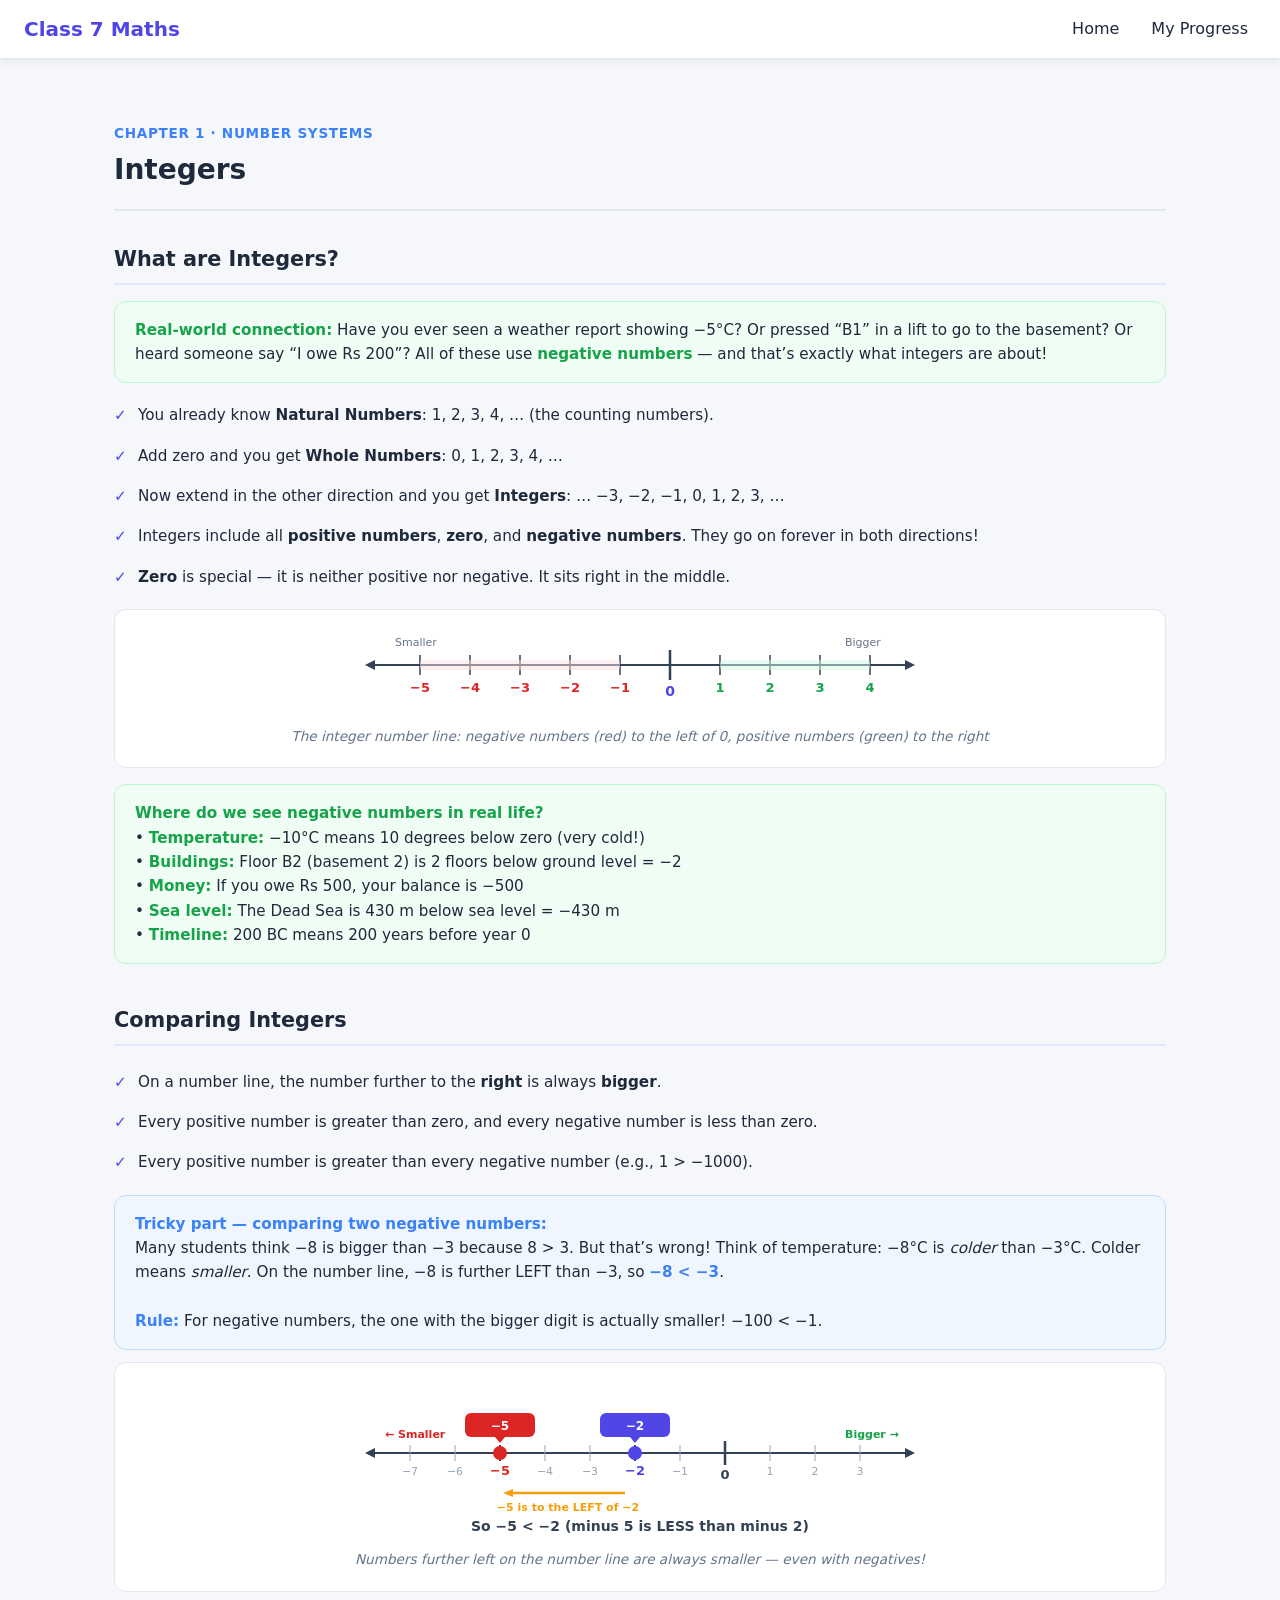
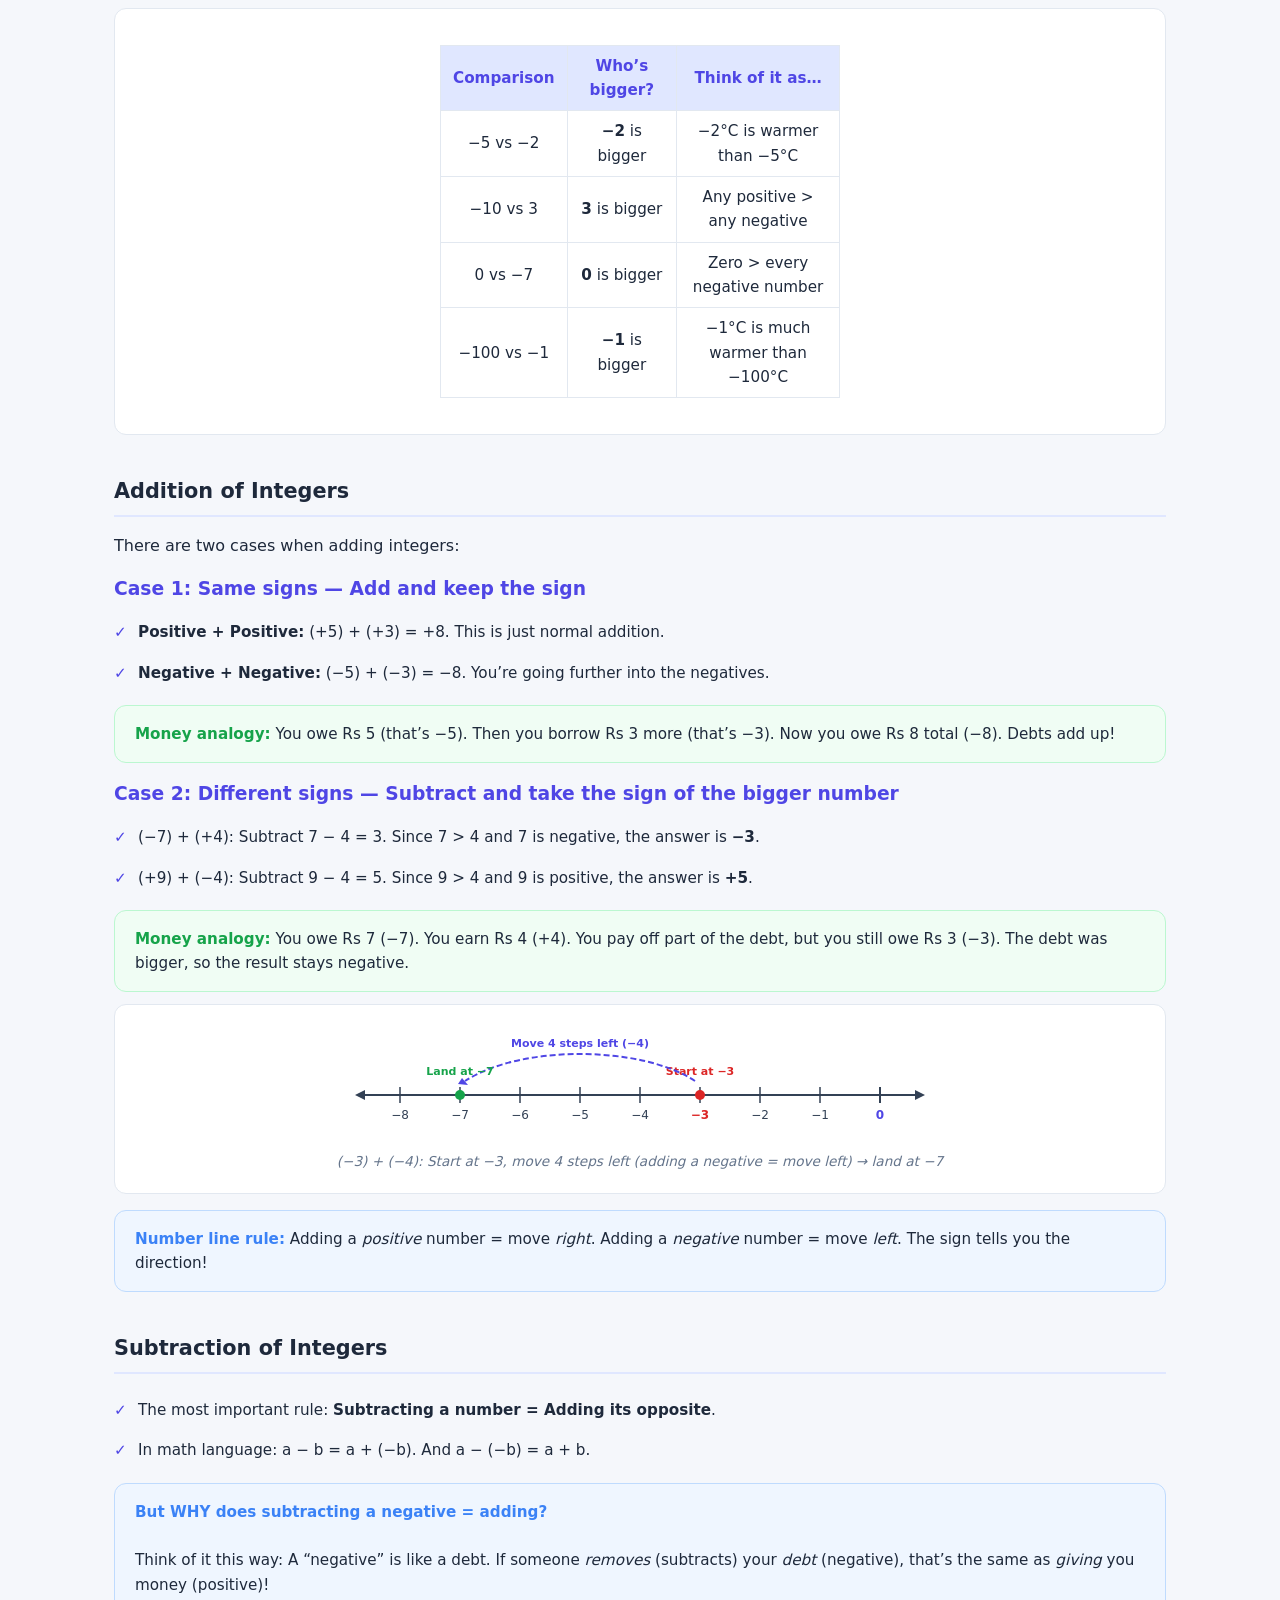
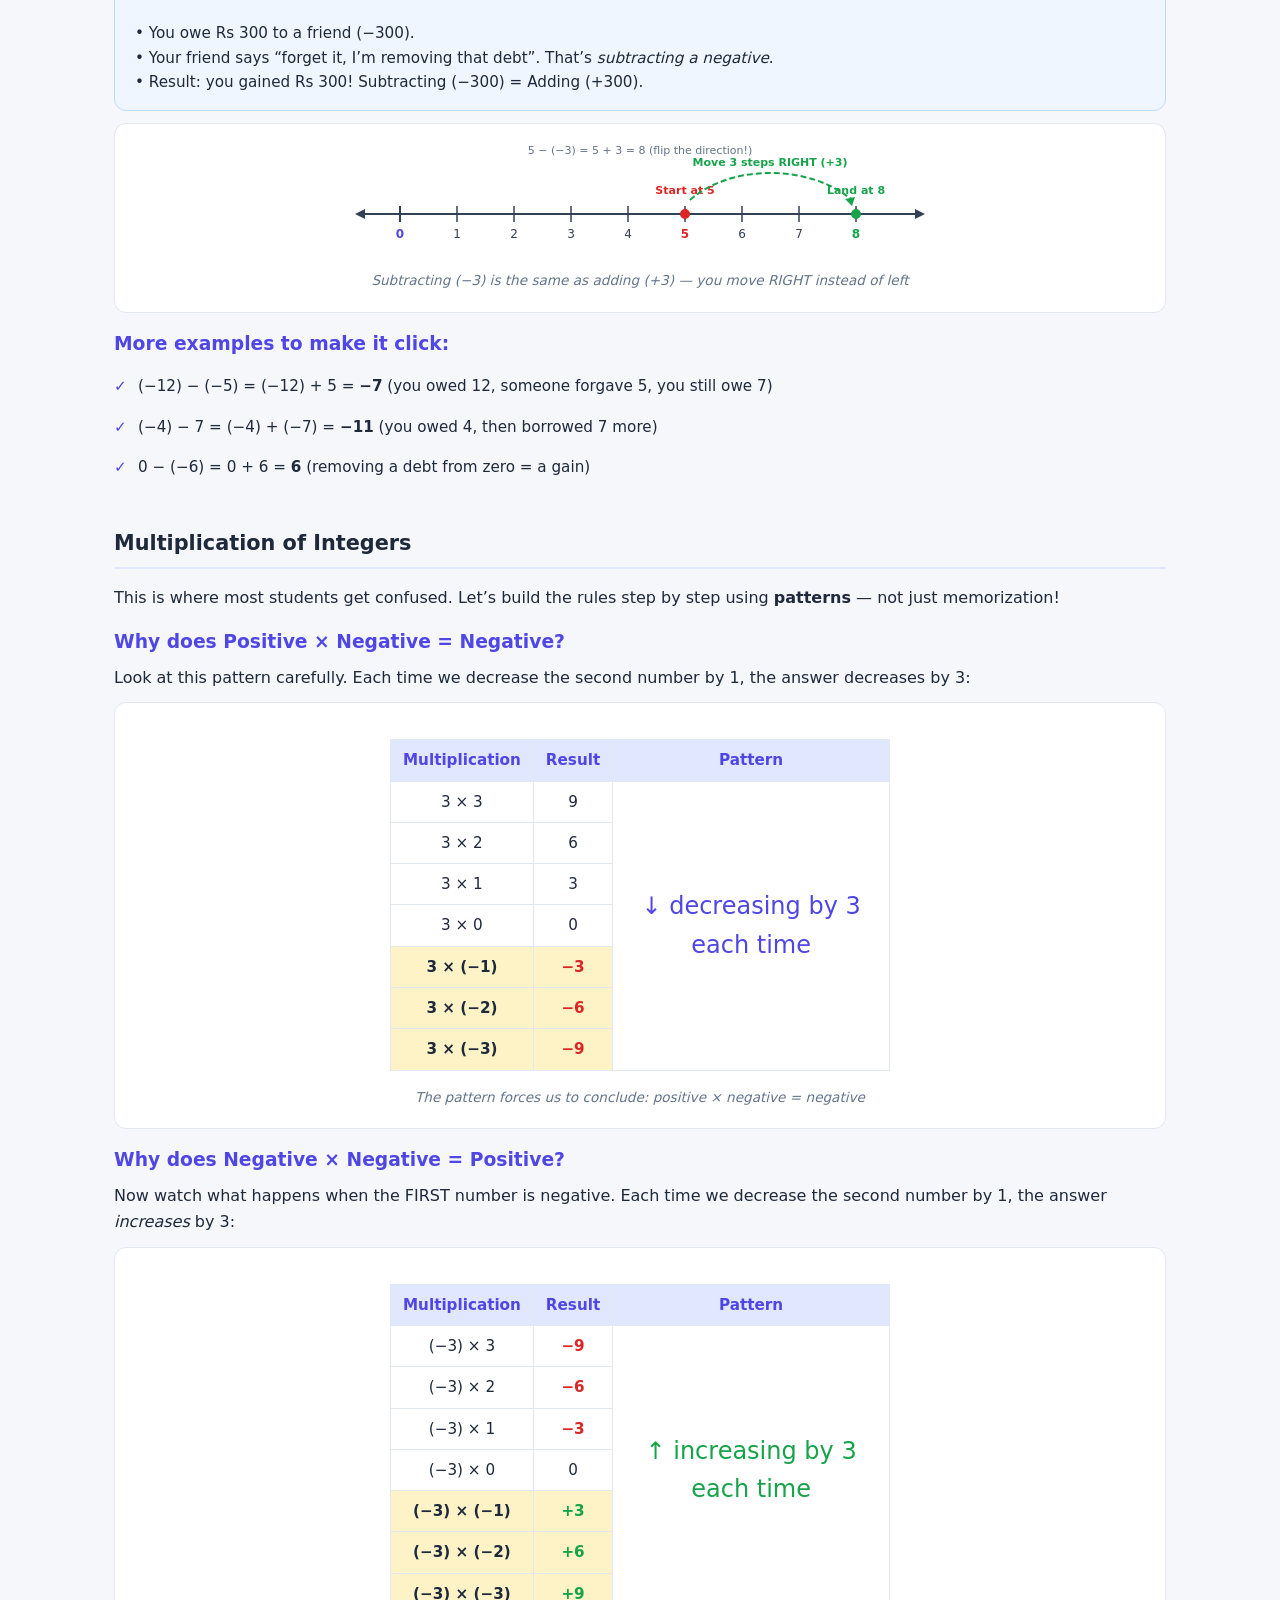
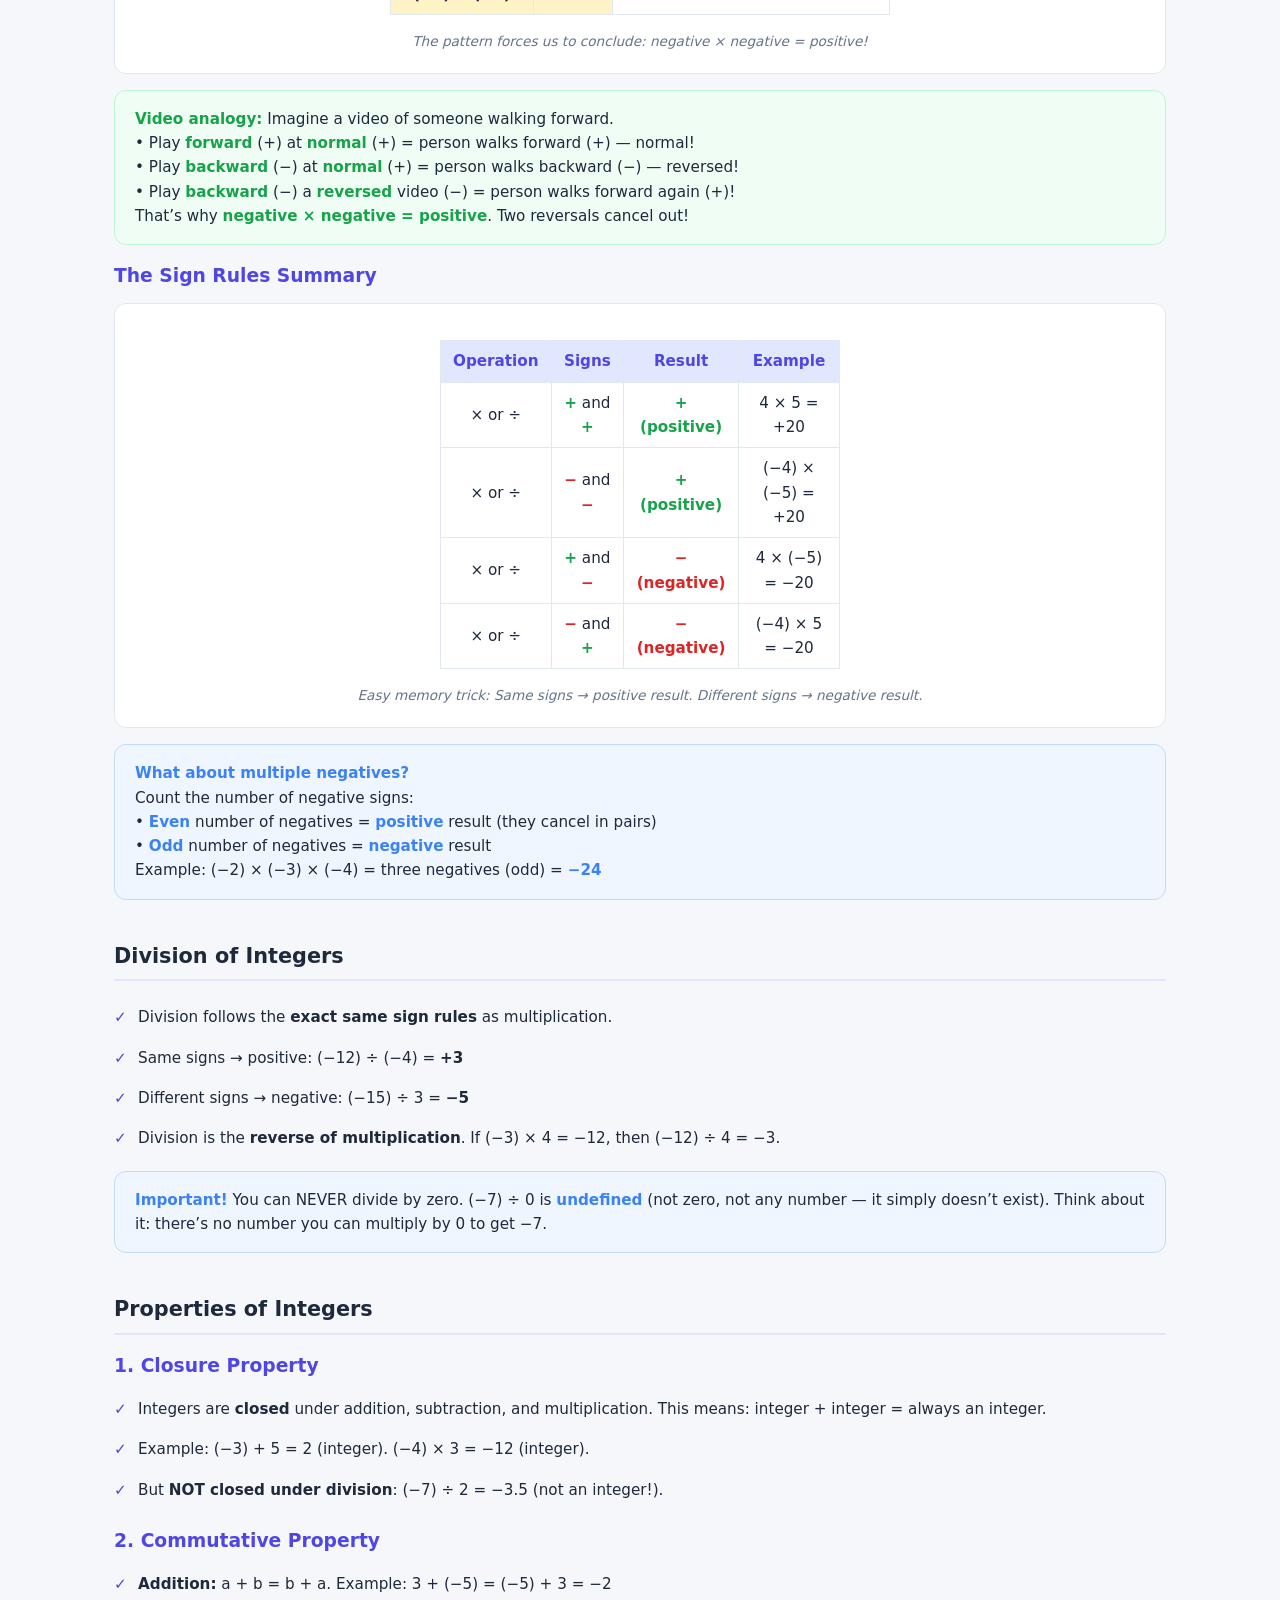
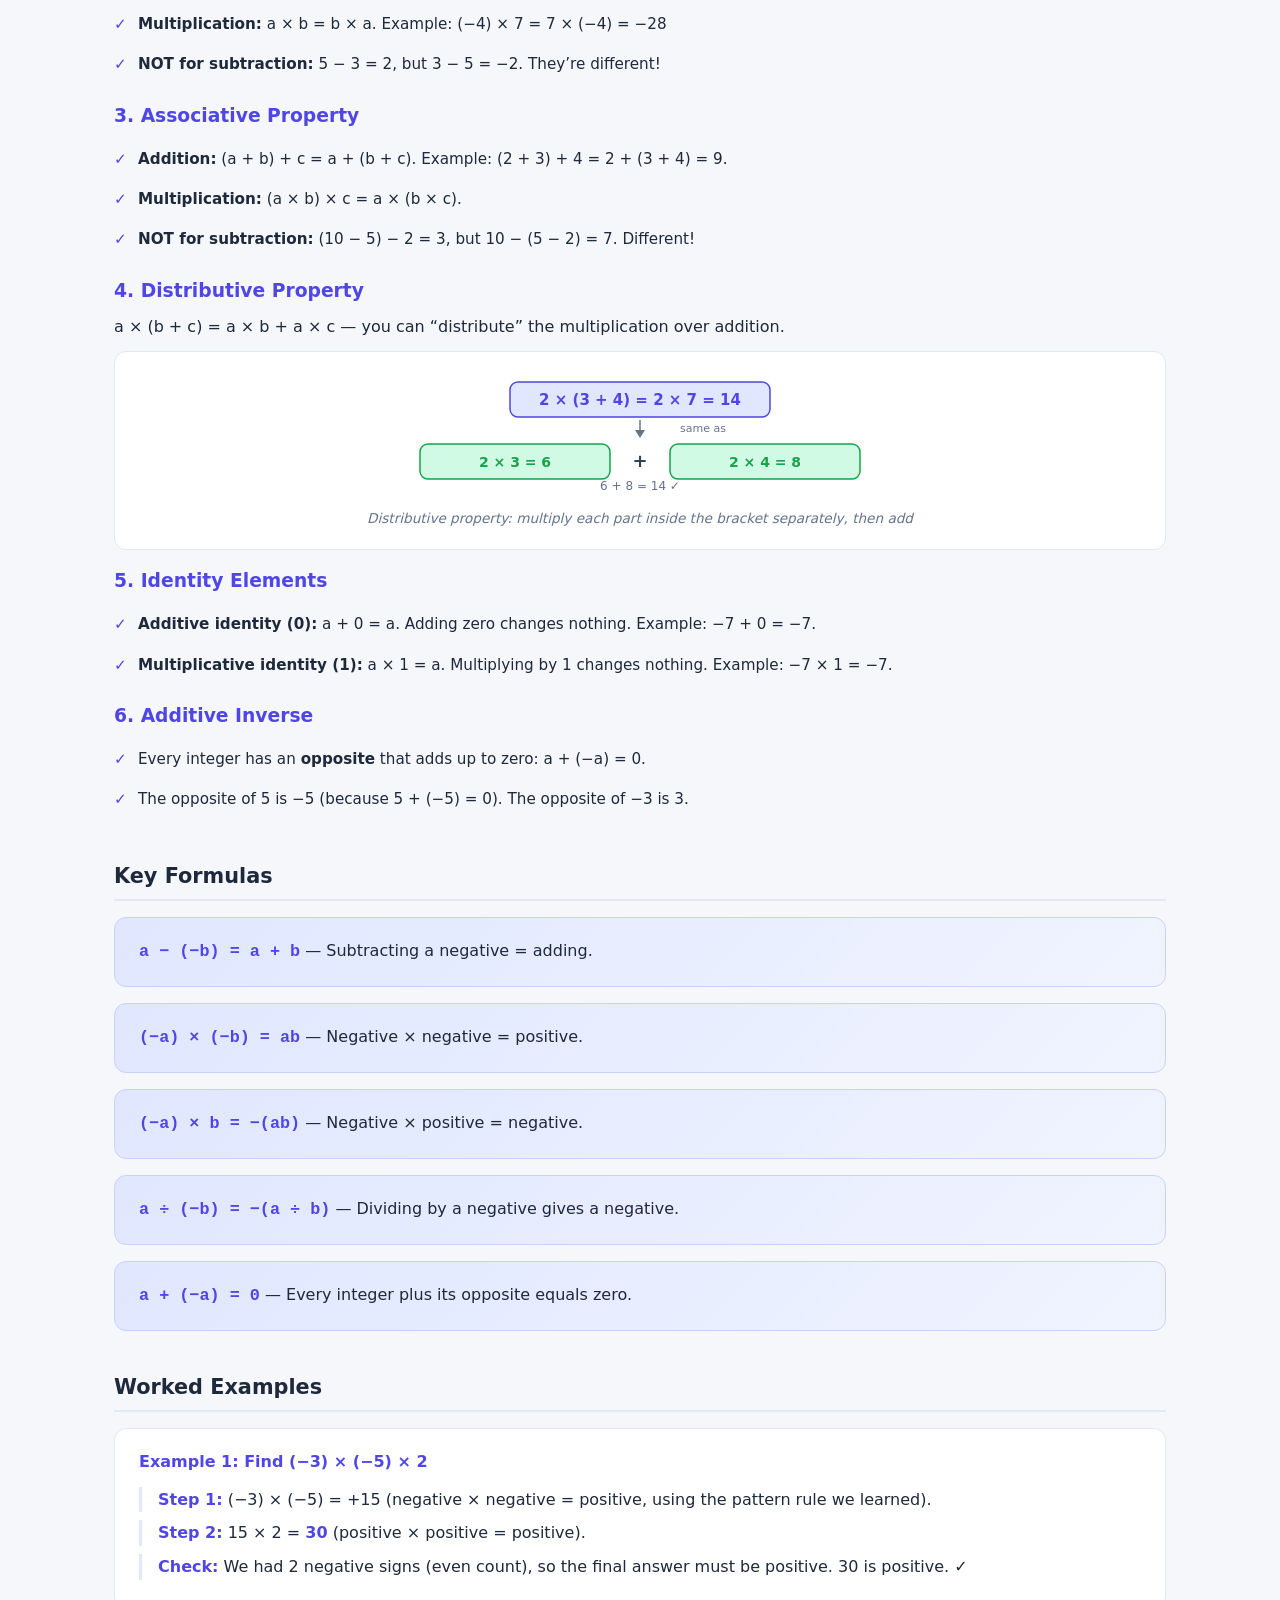
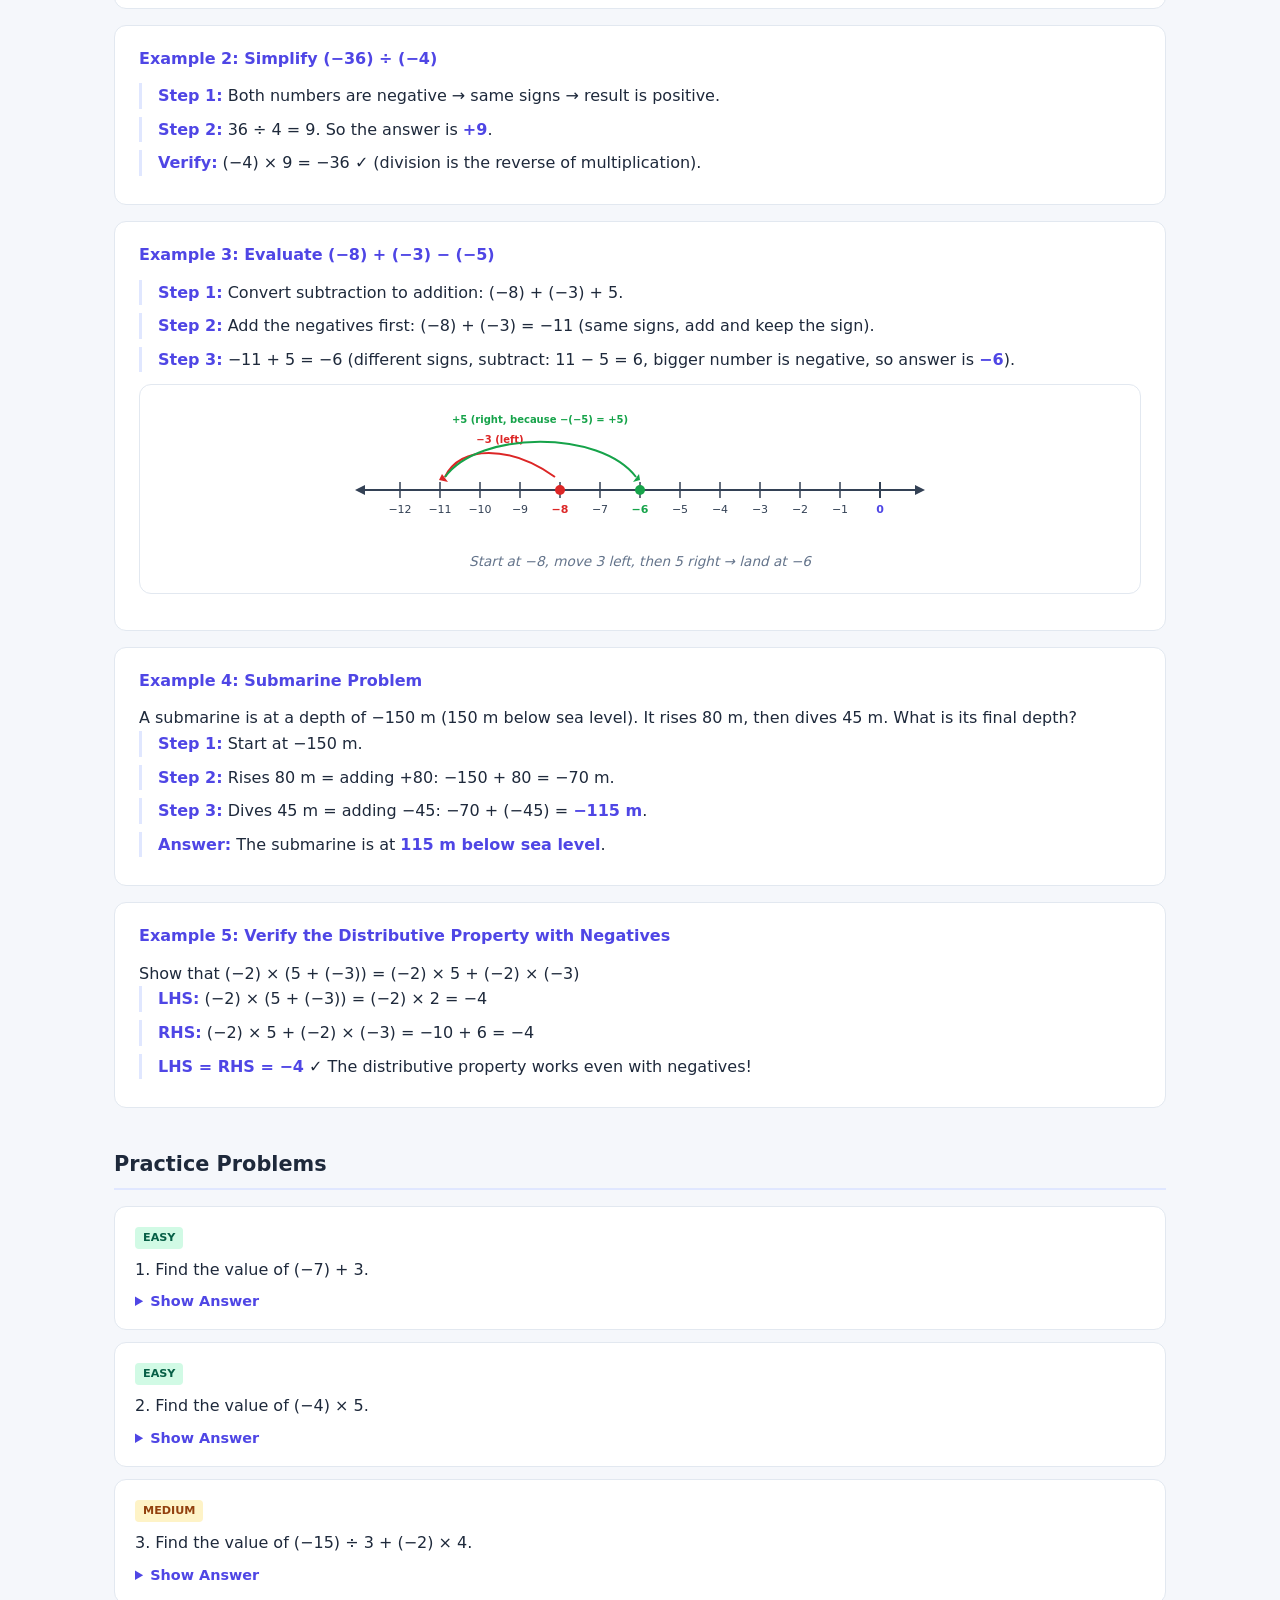
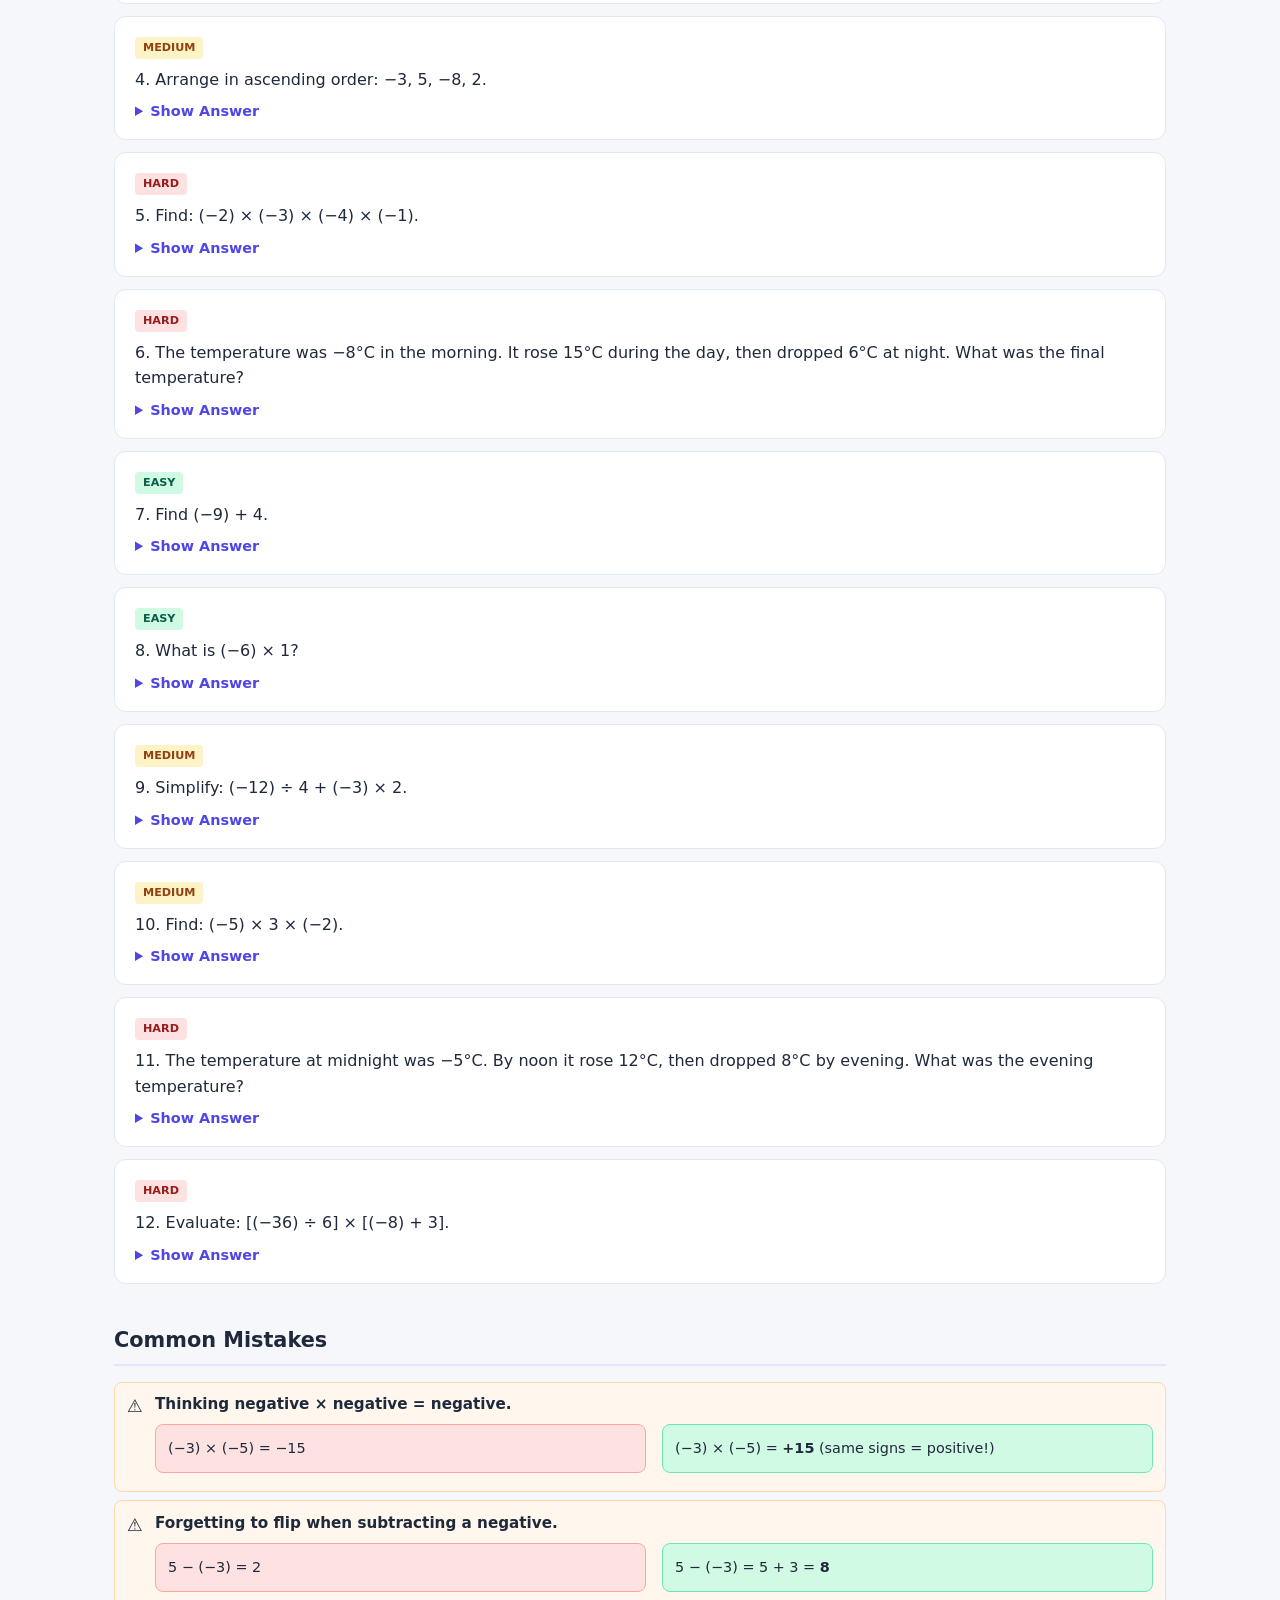
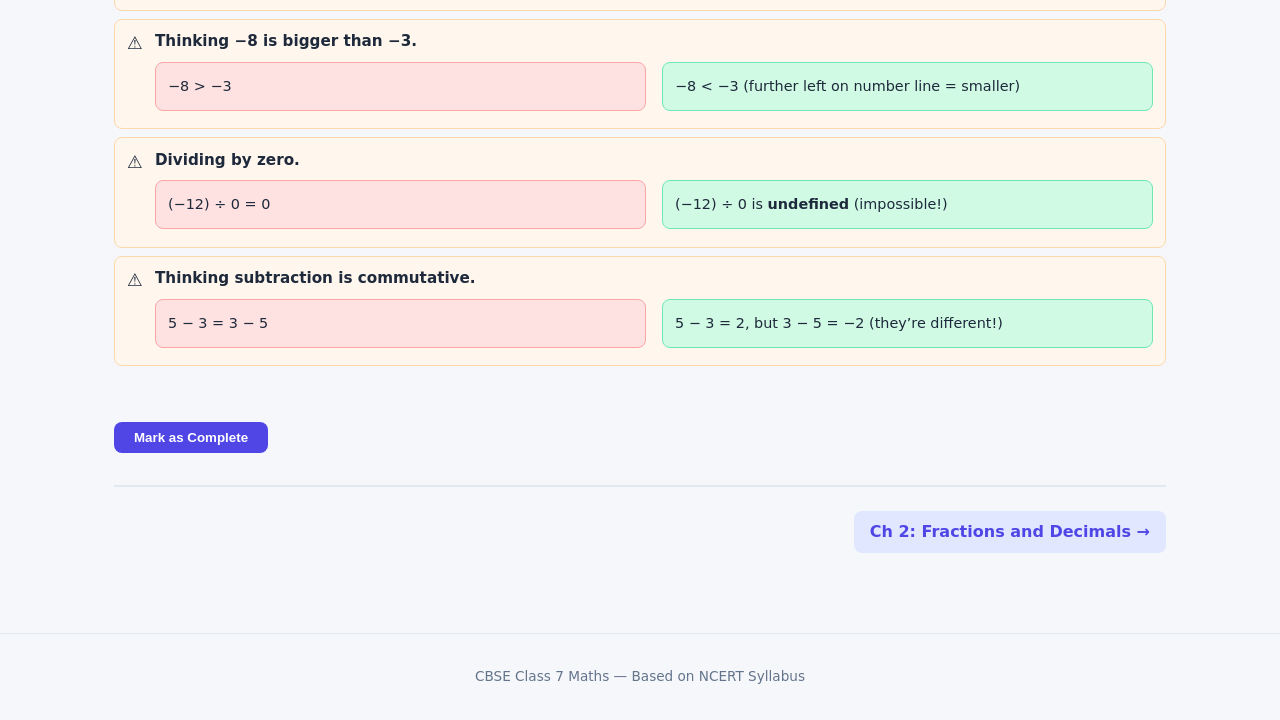
==== commit 9b4287a3: "feat: Deep rewrite of Chapter 1 (Integers) as gold-standard template Complete overhaul with much dee" ====
--- a/chapters/ch1.html
+++ b/chapters/ch1.html
@@ -1,443 +1,573 @@
 <!DOCTYPE html>
 <html lang="en">
 <head>
-    <meta charset="UTF-8">
-    <meta name="viewport" content="width=device-width, initial-scale=1.0">
-    <meta name="chapter-num" content="1">
-    <title>Chapter 1: Integers | Class 7 Maths</title>
-    <link rel="stylesheet" href="../css/style.css">
+<meta charset="UTF-8">
+<meta name="viewport" content="width=device-width,initial-scale=1">
+<meta name="chapter-num" content="1">
+<title>Chapter 1: Integers - CBSE Class 7 Maths</title>
+<link rel="stylesheet" href="../css/style.css">
+<style>.pattern-table{width:100%;max-width:500px;margin:1rem auto;border-collapse:collapse}.pattern-table th,.pattern-table td{border:1px solid #e2e8f0;padding:.5rem .75rem;text-align:center;font-size:.95rem}.pattern-table th{background:var(--primary-light);color:var(--primary);font-weight:700}.pattern-table .highlight{background:#fef3c7;font-weight:700}.pattern-table .result-pos{color:#16a34a;font-weight:700}.pattern-table .result-neg{color:#dc2626;font-weight:700}.pattern-arrow{color:var(--primary);font-weight:700;font-size:.9rem}.real-world{background:#f0fdf4;border:1px solid #bbf7d0;border-radius:12px;padding:1rem 1.25rem;margin:.75rem 0;font-size:.95rem}.real-world strong{color:#16a34a}.why-box{background:#eff6ff;border:1px solid #bfdbfe;border-radius:12px;padding:1rem 1.25rem;margin:.75rem 0;font-size:.95rem}.why-box strong{color:#3b82f6}.wrong-right{display:flex;gap:1rem;flex-wrap:wrap;margin:.5rem 0}.wrong-right .wrong,.wrong-right .right{flex:1;min-width:200px;padding:.75rem;border-radius:8px;font-size:.9rem}.wrong-right .wrong{background:#fee2e2;border:1px solid #fca5a5}.wrong-right .right{background:#d1fae5;border:1px solid #6ee7b7}</style>
 </head>
 <body>
-
-    <!-- Navbar -->
-    <nav class="navbar">
-        <div class="logo">Class 7 Maths</div>
-        <ul class="nav-links">
-            <li><a href="../index.html">Home</a></li>
-            <li><a href="../progress.html">My Progress</a></li>
-        </ul>
-    </nav>
-
-    <!-- Chapter Content -->
-    <div class="container">
-
-        <div class="chapter-header">
-            <span class="ch-label" style="color:var(--num)">Number Systems</span>
-            <h1>Chapter 1: Integers</h1>
+<header class="navbar">
+  <span class="logo">Class 7 Maths</span>
+  <nav>
+    <a href="../index.html">Home</a>
+    <a href="../progress.html">My Progress</a>
+  </nav>
+</header>
+
+<div class="container">
+  <div class="chapter-header">
+    <div class="ch-label" style="color:var(--num)">Chapter 1 &middot; Number Systems</div>
+    <h1>Integers</h1>
+  </div>
+
+  <!-- ===== SECTION 1: What are Integers? ===== -->
+  <div class="section">
+    <h2>What are Integers?</h2>
+    <div class="real-world">
+      <strong>Real-world connection:</strong> Have you ever seen a weather report showing &minus;5&deg;C? Or pressed &ldquo;B1&rdquo; in a lift to go to the basement? Or heard someone say &ldquo;I owe Rs 200&rdquo;? All of these use <strong>negative numbers</strong> &mdash; and that&rsquo;s exactly what integers are about!
+    </div>
+    <ul class="summary-list">
+      <li>You already know <strong>Natural Numbers</strong>: 1, 2, 3, 4, &hellip; (the counting numbers).</li>
+      <li>Add zero and you get <strong>Whole Numbers</strong>: 0, 1, 2, 3, 4, &hellip;</li>
+      <li>Now extend in the other direction and you get <strong>Integers</strong>: &hellip; &minus;3, &minus;2, &minus;1, 0, 1, 2, 3, &hellip;</li>
+      <li>Integers include all <strong>positive numbers</strong>, <strong>zero</strong>, and <strong>negative numbers</strong>. They go on forever in both directions!</li>
+      <li><strong>Zero</strong> is special &mdash; it is neither positive nor negative. It sits right in the middle.</li>
+    </ul>
+    <figure class="diagram">
+      <svg viewBox="0 0 600 80" width="600" height="80" xmlns="http://www.w3.org/2000/svg" role="img" aria-label="Integer number line from -5 to 5">
+        <line x1="30" y1="35" x2="570" y2="35" stroke="#334155" stroke-width="2"/>
+        <polygon points="25,35 35,30 35,40" fill="#334155"/>
+        <polygon points="575,35 565,30 565,40" fill="#334155"/>
+        <line x1="80" y1="25" x2="80" y2="45" stroke="#334155" stroke-width="1.5"/><text x="80" y="62" text-anchor="middle" font-size="13" fill="#dc2626" font-weight="600">&minus;5</text>
+        <line x1="130" y1="25" x2="130" y2="45" stroke="#334155" stroke-width="1.5"/><text x="130" y="62" text-anchor="middle" font-size="13" fill="#dc2626" font-weight="600">&minus;4</text>
+        <line x1="180" y1="25" x2="180" y2="45" stroke="#334155" stroke-width="1.5"/><text x="180" y="62" text-anchor="middle" font-size="13" fill="#dc2626" font-weight="600">&minus;3</text>
+        <line x1="230" y1="25" x2="230" y2="45" stroke="#334155" stroke-width="1.5"/><text x="230" y="62" text-anchor="middle" font-size="13" fill="#dc2626" font-weight="600">&minus;2</text>
+        <line x1="280" y1="25" x2="280" y2="45" stroke="#334155" stroke-width="1.5"/><text x="280" y="62" text-anchor="middle" font-size="13" fill="#dc2626" font-weight="600">&minus;1</text>
+        <line x1="330" y1="20" x2="330" y2="50" stroke="#334155" stroke-width="2.5"/><text x="330" y="66" text-anchor="middle" font-size="14" fill="#4f46e5" font-weight="800">0</text>
+        <line x1="380" y1="25" x2="380" y2="45" stroke="#334155" stroke-width="1.5"/><text x="380" y="62" text-anchor="middle" font-size="13" fill="#16a34a" font-weight="600">1</text>
+        <line x1="430" y1="25" x2="430" y2="45" stroke="#334155" stroke-width="1.5"/><text x="430" y="62" text-anchor="middle" font-size="13" fill="#16a34a" font-weight="600">2</text>
+        <line x1="480" y1="25" x2="480" y2="45" stroke="#334155" stroke-width="1.5"/><text x="480" y="62" text-anchor="middle" font-size="13" fill="#16a34a" font-weight="600">3</text>
+        <line x1="530" y1="25" x2="530" y2="45" stroke="#334155" stroke-width="1.5"/><text x="530" y="62" text-anchor="middle" font-size="13" fill="#16a34a" font-weight="600">4</text>
+        <text x="55" y="16" font-size="11" fill="#64748b">Smaller</text>
+        <text x="505" y="16" font-size="11" fill="#64748b">Bigger</text>
+        <rect x="80" y="30" width="200" height="10" rx="3" fill="#fee2e2" opacity="0.5"/>
+        <rect x="380" y="30" width="150" height="10" rx="3" fill="#d1fae5" opacity="0.5"/>
+      </svg>
+      <figcaption>The integer number line: negative numbers (red) to the left of 0, positive numbers (green) to the right</figcaption>
+    </figure>
+    <div class="real-world">
+      <strong>Where do we see negative numbers in real life?</strong><br>
+      &bull; <strong>Temperature:</strong> &minus;10&deg;C means 10 degrees below zero (very cold!)<br>
+      &bull; <strong>Buildings:</strong> Floor B2 (basement 2) is 2 floors below ground level = &minus;2<br>
+      &bull; <strong>Money:</strong> If you owe Rs 500, your balance is &minus;500<br>
+      &bull; <strong>Sea level:</strong> The Dead Sea is 430 m below sea level = &minus;430 m<br>
+      &bull; <strong>Timeline:</strong> 200 BC means 200 years before year 0
+    </div>
+  </div>
+
+  <!-- ===== SECTION 2: Comparing Integers ===== -->
+  <div class="section">
+    <h2>Comparing Integers</h2>
+    <ul class="summary-list">
+      <li>On a number line, the number further to the <strong>right</strong> is always <strong>bigger</strong>.</li>
+      <li>Every positive number is greater than zero, and every negative number is less than zero.</li>
+      <li>Every positive number is greater than every negative number (e.g., 1 &gt; &minus;1000).</li>
+    </ul>
+    <div class="why-box">
+      <strong>Tricky part &mdash; comparing two negative numbers:</strong><br>
+      Many students think &minus;8 is bigger than &minus;3 because 8 &gt; 3. But that&rsquo;s wrong! Think of temperature: &minus;8&deg;C is <em>colder</em> than &minus;3&deg;C. Colder means <em>smaller</em>. On the number line, &minus;8 is further LEFT than &minus;3, so <strong>&minus;8 &lt; &minus;3</strong>.<br><br>
+      <strong>Rule:</strong> For negative numbers, the one with the bigger digit is actually smaller! &minus;100 &lt; &minus;1.
+    </div>
+    <figure class="diagram">
+      <svg viewBox="0 0 600 150" width="600" height="150" xmlns="http://www.w3.org/2000/svg" role="img" aria-label="Comparing -5 and -2">
+        <style>
+          @keyframes pulseRed{0%,100%{r:7}50%{r:10}}
+          @keyframes pulseBlue{0%,100%{r:7}50%{r:10}}
+          .dot5{animation:pulseRed 1.5s ease-in-out infinite}
+          .dot2{animation:pulseBlue 1.5s ease-in-out 0.5s infinite}
+        </style>
+        <line x1="30" y1="70" x2="570" y2="70" stroke="#334155" stroke-width="2"/>
+        <polygon points="25,70 35,65 35,75" fill="#334155"/>
+        <polygon points="575,70 565,65 565,75" fill="#334155"/>
+        <text x="45" y="55" font-size="11" fill="#dc2626" font-weight="600">&larr; Smaller</text>
+        <text x="505" y="55" font-size="11" fill="#16a34a" font-weight="600">Bigger &rarr;</text>
+        <line x1="70" y1="62" x2="70" y2="78" stroke="#94a3b8" stroke-width="1"/><text x="70" y="92" text-anchor="middle" font-size="11" fill="#94a3b8">&minus;7</text>
+        <line x1="115" y1="62" x2="115" y2="78" stroke="#94a3b8" stroke-width="1"/><text x="115" y="92" text-anchor="middle" font-size="11" fill="#94a3b8">&minus;6</text>
+        <line x1="160" y1="62" x2="160" y2="78" stroke="#334155" stroke-width="2"/><text x="160" y="92" text-anchor="middle" font-size="13" fill="#dc2626" font-weight="700">&minus;5</text>
+        <line x1="205" y1="62" x2="205" y2="78" stroke="#94a3b8" stroke-width="1"/><text x="205" y="92" text-anchor="middle" font-size="11" fill="#94a3b8">&minus;4</text>
+        <line x1="250" y1="62" x2="250" y2="78" stroke="#94a3b8" stroke-width="1"/><text x="250" y="92" text-anchor="middle" font-size="11" fill="#94a3b8">&minus;3</text>
+        <line x1="295" y1="62" x2="295" y2="78" stroke="#334155" stroke-width="2"/><text x="295" y="92" text-anchor="middle" font-size="13" fill="#4f46e5" font-weight="700">&minus;2</text>
+        <line x1="340" y1="62" x2="340" y2="78" stroke="#94a3b8" stroke-width="1"/><text x="340" y="92" text-anchor="middle" font-size="11" fill="#94a3b8">&minus;1</text>
+        <line x1="385" y1="58" x2="385" y2="82" stroke="#334155" stroke-width="2.5"/><text x="385" y="96" text-anchor="middle" font-size="13" fill="#334155" font-weight="800">0</text>
+        <line x1="430" y1="62" x2="430" y2="78" stroke="#94a3b8" stroke-width="1"/><text x="430" y="92" text-anchor="middle" font-size="11" fill="#94a3b8">1</text>
+        <line x1="475" y1="62" x2="475" y2="78" stroke="#94a3b8" stroke-width="1"/><text x="475" y="92" text-anchor="middle" font-size="11" fill="#94a3b8">2</text>
+        <line x1="520" y1="62" x2="520" y2="78" stroke="#94a3b8" stroke-width="1"/><text x="520" y="92" text-anchor="middle" font-size="11" fill="#94a3b8">3</text>
+        <circle cx="160" cy="70" class="dot5" r="7" fill="#dc2626"/>
+        <g><rect x="125" y="30" width="70" height="24" rx="6" fill="#dc2626"/><text x="160" y="47" text-anchor="middle" font-size="12" fill="#fff" font-weight="700">&minus;5</text><polygon points="155,54 165,54 160,60" fill="#dc2626"/></g>
+        <circle cx="295" cy="70" class="dot2" r="7" fill="#4f46e5"/>
+        <g><rect x="260" y="30" width="70" height="24" rx="6" fill="#4f46e5"/><text x="295" y="47" text-anchor="middle" font-size="12" fill="#fff" font-weight="700">&minus;2</text><polygon points="290,54 300,54 295,60" fill="#4f46e5"/></g>
+        <line x1="170" y1="110" x2="285" y2="110" stroke="#f59e0b" stroke-width="2.5"/>
+        <polygon points="173,106 163,110 173,114" fill="#f59e0b"/>
+        <text x="228" y="128" text-anchor="middle" font-size="11" fill="#f59e0b" font-weight="700">&minus;5 is to the LEFT of &minus;2</text>
+        <text x="300" y="148" text-anchor="middle" font-size="14" fill="#334155" font-weight="700">So &minus;5 &lt; &minus;2 (minus 5 is LESS than minus 2)</text>
+      </svg>
+      <figcaption>Numbers further left on the number line are always smaller &mdash; even with negatives!</figcaption>
+    </figure>
+    <figure class="diagram">
+      <table class="sign-table">
+        <tr><th>Comparison</th><th>Who&rsquo;s bigger?</th><th>Think of it as&hellip;</th></tr>
+        <tr><td>&minus;5 vs &minus;2</td><td><strong>&minus;2</strong> is bigger</td><td>&minus;2&deg;C is warmer than &minus;5&deg;C</td></tr>
+        <tr><td>&minus;10 vs 3</td><td><strong>3</strong> is bigger</td><td>Any positive &gt; any negative</td></tr>
+        <tr><td>0 vs &minus;7</td><td><strong>0</strong> is bigger</td><td>Zero &gt; every negative number</td></tr>
+        <tr><td>&minus;100 vs &minus;1</td><td><strong>&minus;1</strong> is bigger</td><td>&minus;1&deg;C is much warmer than &minus;100&deg;C</td></tr>
+      </table>
+    </figure>
+  </div>
+
+  <!-- ===== SECTION 3: Addition of Integers ===== -->
+  <div class="section">
+    <h2>Addition of Integers</h2>
+    <p>There are two cases when adding integers:</p>
+
+    <h3 style="color:var(--primary);margin:1rem 0 .5rem">Case 1: Same signs &mdash; Add and keep the sign</h3>
+    <ul class="summary-list">
+      <li><strong>Positive + Positive:</strong> (+5) + (+3) = +8. This is just normal addition.</li>
+      <li><strong>Negative + Negative:</strong> (&minus;5) + (&minus;3) = &minus;8. You&rsquo;re going further into the negatives.</li>
+    </ul>
+    <div class="real-world">
+      <strong>Money analogy:</strong> You owe Rs 5 (that&rsquo;s &minus;5). Then you borrow Rs 3 more (that&rsquo;s &minus;3). Now you owe Rs 8 total (&minus;8). Debts add up!
+    </div>
+
+    <h3 style="color:var(--primary);margin:1rem 0 .5rem">Case 2: Different signs &mdash; Subtract and take the sign of the bigger number</h3>
+    <ul class="summary-list">
+      <li>(&minus;7) + (+4): Subtract 7 &minus; 4 = 3. Since 7 &gt; 4 and 7 is negative, the answer is <strong>&minus;3</strong>.</li>
+      <li>(+9) + (&minus;4): Subtract 9 &minus; 4 = 5. Since 9 &gt; 4 and 9 is positive, the answer is <strong>+5</strong>.</li>
+    </ul>
+    <div class="real-world">
+      <strong>Money analogy:</strong> You owe Rs 7 (&minus;7). You earn Rs 4 (+4). You pay off part of the debt, but you still owe Rs 3 (&minus;3). The debt was bigger, so the result stays negative.
+    </div>
+
+    <figure class="diagram">
+      <svg viewBox="0 0 600 110" width="600" height="110" xmlns="http://www.w3.org/2000/svg" role="img" aria-label="Number line showing (-3) + (-4) = -7">
+        <line x1="20" y1="70" x2="580" y2="70" stroke="#334155" stroke-width="2"/>
+        <polygon points="15,70 25,65 25,75" fill="#334155"/>
+        <polygon points="585,70 575,65 575,75" fill="#334155"/>
+        <line x1="60" y1="62" x2="60" y2="78" stroke="#334155" stroke-width="1.5"/><text x="60" y="94" text-anchor="middle" font-size="12" fill="#334155">&minus;8</text>
+        <line x1="120" y1="62" x2="120" y2="78" stroke="#334155" stroke-width="1.5"/><text x="120" y="94" text-anchor="middle" font-size="12" fill="#334155">&minus;7</text>
+        <line x1="180" y1="62" x2="180" y2="78" stroke="#334155" stroke-width="1.5"/><text x="180" y="94" text-anchor="middle" font-size="12" fill="#334155">&minus;6</text>
+        <line x1="240" y1="62" x2="240" y2="78" stroke="#334155" stroke-width="1.5"/><text x="240" y="94" text-anchor="middle" font-size="12" fill="#334155">&minus;5</text>
+        <line x1="300" y1="62" x2="300" y2="78" stroke="#334155" stroke-width="1.5"/><text x="300" y="94" text-anchor="middle" font-size="12" fill="#334155">&minus;4</text>
+        <line x1="360" y1="62" x2="360" y2="78" stroke="#334155" stroke-width="1.5"/><text x="360" y="94" text-anchor="middle" font-size="12" fill="#dc2626" font-weight="700">&minus;3</text>
+        <line x1="420" y1="62" x2="420" y2="78" stroke="#334155" stroke-width="1.5"/><text x="420" y="94" text-anchor="middle" font-size="12" fill="#334155">&minus;2</text>
+        <line x1="480" y1="62" x2="480" y2="78" stroke="#334155" stroke-width="1.5"/><text x="480" y="94" text-anchor="middle" font-size="12" fill="#334155">&minus;1</text>
+        <line x1="540" y1="62" x2="540" y2="78" stroke="#334155" stroke-width="2"/><text x="540" y="94" text-anchor="middle" font-size="12" fill="#4f46e5" font-weight="700">0</text>
+        <circle cx="360" cy="70" r="5" fill="#dc2626"/>
+        <text x="360" y="50" text-anchor="middle" font-size="11" fill="#dc2626" font-weight="600">Start at &minus;3</text>
+        <path d="M 355,56 C 300,20 180,20 125,56" fill="none" stroke="#4f46e5" stroke-width="2" stroke-dasharray="6,3"/>
+        <polygon points="122,53 128,60 118,59" fill="#4f46e5"/>
+        <text x="240" y="22" text-anchor="middle" font-size="11" fill="#4f46e5" font-weight="600">Move 4 steps left (&minus;4)</text>
+        <circle cx="120" cy="70" r="5" fill="#16a34a"/>
+        <text x="120" y="50" text-anchor="middle" font-size="11" fill="#16a34a" font-weight="600">Land at &minus;7</text>
+      </svg>
+      <figcaption>(&minus;3) + (&minus;4): Start at &minus;3, move 4 steps left (adding a negative = move left) &rarr; land at &minus;7</figcaption>
+    </figure>
+    <div class="why-box">
+      <strong>Number line rule:</strong> Adding a <em>positive</em> number = move <em>right</em>. Adding a <em>negative</em> number = move <em>left</em>. The sign tells you the direction!
+    </div>
+  </div>
+
+  <!-- ===== SECTION 4: Subtraction of Integers ===== -->
+  <div class="section">
+    <h2>Subtraction of Integers</h2>
+    <ul class="summary-list">
+      <li>The most important rule: <strong>Subtracting a number = Adding its opposite</strong>.</li>
+      <li>In math language: a &minus; b = a + (&minus;b). And a &minus; (&minus;b) = a + b.</li>
+    </ul>
+    <div class="why-box">
+      <strong>But WHY does subtracting a negative = adding?</strong><br><br>
+      Think of it this way: A &ldquo;negative&rdquo; is like a debt. If someone <em>removes</em> (subtracts) your <em>debt</em> (negative), that&rsquo;s the same as <em>giving</em> you money (positive)!<br><br>
+      &bull; You owe Rs 300 to a friend (&minus;300).<br>
+      &bull; Your friend says &ldquo;forget it, I&rsquo;m removing that debt&rdquo;. That&rsquo;s <em>subtracting a negative</em>.<br>
+      &bull; Result: you gained Rs 300! Subtracting (&minus;300) = Adding (+300).
+    </div>
+
+    <figure class="diagram">
+      <svg viewBox="0 0 600 110" width="600" height="110" xmlns="http://www.w3.org/2000/svg" role="img" aria-label="5 - (-3) = 5 + 3 = 8">
+        <line x1="20" y1="70" x2="580" y2="70" stroke="#334155" stroke-width="2"/>
+        <polygon points="15,70 25,65 25,75" fill="#334155"/>
+        <polygon points="585,70 575,65 575,75" fill="#334155"/>
+        <line x1="60" y1="62" x2="60" y2="78" stroke="#334155" stroke-width="2"/><text x="60" y="94" text-anchor="middle" font-size="12" fill="#4f46e5" font-weight="700">0</text>
+        <line x1="117" y1="62" x2="117" y2="78" stroke="#334155" stroke-width="1.5"/><text x="117" y="94" text-anchor="middle" font-size="12" fill="#334155">1</text>
+        <line x1="174" y1="62" x2="174" y2="78" stroke="#334155" stroke-width="1.5"/><text x="174" y="94" text-anchor="middle" font-size="12" fill="#334155">2</text>
+        <line x1="231" y1="62" x2="231" y2="78" stroke="#334155" stroke-width="1.5"/><text x="231" y="94" text-anchor="middle" font-size="12" fill="#334155">3</text>
+        <line x1="288" y1="62" x2="288" y2="78" stroke="#334155" stroke-width="1.5"/><text x="288" y="94" text-anchor="middle" font-size="12" fill="#334155">4</text>
+        <line x1="345" y1="62" x2="345" y2="78" stroke="#334155" stroke-width="1.5"/><text x="345" y="94" text-anchor="middle" font-size="12" fill="#dc2626" font-weight="700">5</text>
+        <line x1="402" y1="62" x2="402" y2="78" stroke="#334155" stroke-width="1.5"/><text x="402" y="94" text-anchor="middle" font-size="12" fill="#334155">6</text>
+        <line x1="459" y1="62" x2="459" y2="78" stroke="#334155" stroke-width="1.5"/><text x="459" y="94" text-anchor="middle" font-size="12" fill="#334155">7</text>
+        <line x1="516" y1="62" x2="516" y2="78" stroke="#334155" stroke-width="1.5"/><text x="516" y="94" text-anchor="middle" font-size="12" fill="#16a34a" font-weight="700">8</text>
+        <circle cx="345" cy="70" r="5" fill="#dc2626"/>
+        <text x="345" y="50" text-anchor="middle" font-size="11" fill="#dc2626" font-weight="600">Start at 5</text>
+        <path d="M 350,56 C 390,20 470,20 512,56" fill="none" stroke="#16a34a" stroke-width="2" stroke-dasharray="6,3"/>
+        <polygon points="515,53 512,62 505,55" fill="#16a34a"/>
+        <text x="430" y="22" text-anchor="middle" font-size="11" fill="#16a34a" font-weight="600">Move 3 steps RIGHT (+3)</text>
+        <circle cx="516" cy="70" r="5" fill="#16a34a"/>
+        <text x="516" y="50" text-anchor="middle" font-size="11" fill="#16a34a" font-weight="600">Land at 8</text>
+        <text x="300" y="10" text-anchor="middle" font-size="11" fill="#64748b">5 &minus; (&minus;3) = 5 + 3 = 8 (flip the direction!)</text>
+      </svg>
+      <figcaption>Subtracting (&minus;3) is the same as adding (+3) &mdash; you move RIGHT instead of left</figcaption>
+    </figure>
+
+    <h3 style="color:var(--primary);margin:1rem 0 .5rem">More examples to make it click:</h3>
+    <ul class="summary-list">
+      <li>(&minus;12) &minus; (&minus;5) = (&minus;12) + 5 = <strong>&minus;7</strong> (you owed 12, someone forgave 5, you still owe 7)</li>
+      <li>(&minus;4) &minus; 7 = (&minus;4) + (&minus;7) = <strong>&minus;11</strong> (you owed 4, then borrowed 7 more)</li>
+      <li>0 &minus; (&minus;6) = 0 + 6 = <strong>6</strong> (removing a debt from zero = a gain)</li>
+    </ul>
+  </div>
+
+  <!-- ===== SECTION 5: Multiplication of Integers ===== -->
+  <div class="section">
+    <h2>Multiplication of Integers</h2>
+    <p>This is where most students get confused. Let&rsquo;s build the rules step by step using <strong>patterns</strong> &mdash; not just memorization!</p>
+
+    <h3 style="color:var(--primary);margin:1rem 0 .5rem">Why does Positive &times; Negative = Negative?</h3>
+    <p>Look at this pattern carefully. Each time we decrease the second number by 1, the answer decreases by 3:</p>
+    <figure class="diagram">
+      <table class="pattern-table">
+        <tr><th>Multiplication</th><th>Result</th><th>Pattern</th></tr>
+        <tr><td>3 &times; 3</td><td>9</td><td rowspan="7" style="vertical-align:middle;font-size:1.5rem;color:var(--primary)">&darr; decreasing by 3 each time</td></tr>
+        <tr><td>3 &times; 2</td><td>6</td></tr>
+        <tr><td>3 &times; 1</td><td>3</td></tr>
+        <tr><td>3 &times; 0</td><td>0</td></tr>
+        <tr class="highlight"><td>3 &times; (&minus;1)</td><td class="result-neg">&minus;3</td></tr>
+        <tr class="highlight"><td>3 &times; (&minus;2)</td><td class="result-neg">&minus;6</td></tr>
+        <tr class="highlight"><td>3 &times; (&minus;3)</td><td class="result-neg">&minus;9</td></tr>
+      </table>
+      <figcaption>The pattern forces us to conclude: positive &times; negative = negative</figcaption>
+    </figure>
+
+    <h3 style="color:var(--primary);margin:1rem 0 .5rem">Why does Negative &times; Negative = Positive?</h3>
+    <p>Now watch what happens when the FIRST number is negative. Each time we decrease the second number by 1, the answer <em>increases</em> by 3:</p>
+    <figure class="diagram">
+      <table class="pattern-table">
+        <tr><th>Multiplication</th><th>Result</th><th>Pattern</th></tr>
+        <tr><td>(&minus;3) &times; 3</td><td class="result-neg">&minus;9</td><td rowspan="7" style="vertical-align:middle;font-size:1.5rem;color:#16a34a">&uarr; increasing by 3 each time</td></tr>
+        <tr><td>(&minus;3) &times; 2</td><td class="result-neg">&minus;6</td></tr>
+        <tr><td>(&minus;3) &times; 1</td><td class="result-neg">&minus;3</td></tr>
+        <tr><td>(&minus;3) &times; 0</td><td>0</td></tr>
+        <tr class="highlight"><td>(&minus;3) &times; (&minus;1)</td><td class="result-pos">+3</td></tr>
+        <tr class="highlight"><td>(&minus;3) &times; (&minus;2)</td><td class="result-pos">+6</td></tr>
+        <tr class="highlight"><td>(&minus;3) &times; (&minus;3)</td><td class="result-pos">+9</td></tr>
+      </table>
+      <figcaption>The pattern forces us to conclude: negative &times; negative = positive!</figcaption>
+    </figure>
+
+    <div class="real-world">
+      <strong>Video analogy:</strong> Imagine a video of someone walking forward.<br>
+      &bull; Play <strong>forward</strong> (+) at <strong>normal</strong> (+) = person walks forward (+) &mdash; normal!<br>
+      &bull; Play <strong>backward</strong> (&minus;) at <strong>normal</strong> (+) = person walks backward (&minus;) &mdash; reversed!<br>
+      &bull; Play <strong>backward</strong> (&minus;) a <strong>reversed</strong> video (&minus;) = person walks forward again (+)!<br>
+      That&rsquo;s why <strong>negative &times; negative = positive</strong>. Two reversals cancel out!
+    </div>
+
+    <h3 style="color:var(--primary);margin:1rem 0 .5rem">The Sign Rules Summary</h3>
+    <figure class="diagram">
+      <table class="sign-table">
+        <tr><th>Operation</th><th>Signs</th><th>Result</th><th>Example</th></tr>
+        <tr><td>&times; or &divide;</td><td><span class="pos">+</span> and <span class="pos">+</span></td><td class="pos">+ (positive)</td><td>4 &times; 5 = +20</td></tr>
+        <tr><td>&times; or &divide;</td><td><span class="neg">&minus;</span> and <span class="neg">&minus;</span></td><td class="pos">+ (positive)</td><td>(&minus;4) &times; (&minus;5) = +20</td></tr>
+        <tr><td>&times; or &divide;</td><td><span class="pos">+</span> and <span class="neg">&minus;</span></td><td class="neg">&minus; (negative)</td><td>4 &times; (&minus;5) = &minus;20</td></tr>
+        <tr><td>&times; or &divide;</td><td><span class="neg">&minus;</span> and <span class="pos">+</span></td><td class="neg">&minus; (negative)</td><td>(&minus;4) &times; 5 = &minus;20</td></tr>
+      </table>
+      <figcaption>Easy memory trick: Same signs &rarr; positive result. Different signs &rarr; negative result.</figcaption>
+    </figure>
+
+    <div class="why-box">
+      <strong>What about multiple negatives?</strong><br>
+      Count the number of negative signs:<br>
+      &bull; <strong>Even</strong> number of negatives = <strong>positive</strong> result (they cancel in pairs)<br>
+      &bull; <strong>Odd</strong> number of negatives = <strong>negative</strong> result<br>
+      Example: (&minus;2) &times; (&minus;3) &times; (&minus;4) = three negatives (odd) = <strong>&minus;24</strong>
+    </div>
+  </div>
+
+  <!-- ===== SECTION 6: Division of Integers ===== -->
+  <div class="section">
+    <h2>Division of Integers</h2>
+    <ul class="summary-list">
+      <li>Division follows the <strong>exact same sign rules</strong> as multiplication.</li>
+      <li>Same signs &rarr; positive: (&minus;12) &divide; (&minus;4) = <strong>+3</strong></li>
+      <li>Different signs &rarr; negative: (&minus;15) &divide; 3 = <strong>&minus;5</strong></li>
+      <li>Division is the <strong>reverse of multiplication</strong>. If (&minus;3) &times; 4 = &minus;12, then (&minus;12) &divide; 4 = &minus;3.</li>
+    </ul>
+    <div class="why-box">
+      <strong>Important!</strong> You can NEVER divide by zero. (&minus;7) &divide; 0 is <strong>undefined</strong> (not zero, not any number &mdash; it simply doesn&rsquo;t exist). Think about it: there&rsquo;s no number you can multiply by 0 to get &minus;7.
+    </div>
+  </div>
+
+  <!-- ===== SECTION 7: Properties of Integers ===== -->
+  <div class="section">
+    <h2>Properties of Integers</h2>
+
+    <h3 style="color:var(--primary);margin:1rem 0 .5rem">1. Closure Property</h3>
+    <ul class="summary-list">
+      <li>Integers are <strong>closed</strong> under addition, subtraction, and multiplication. This means: integer + integer = always an integer.</li>
+      <li>Example: (&minus;3) + 5 = 2 (integer). (&minus;4) &times; 3 = &minus;12 (integer).</li>
+      <li>But <strong>NOT closed under division</strong>: (&minus;7) &divide; 2 = &minus;3.5 (not an integer!).</li>
+    </ul>
+
+    <h3 style="color:var(--primary);margin:1rem 0 .5rem">2. Commutative Property</h3>
+    <ul class="summary-list">
+      <li><strong>Addition:</strong> a + b = b + a. Example: 3 + (&minus;5) = (&minus;5) + 3 = &minus;2</li>
+      <li><strong>Multiplication:</strong> a &times; b = b &times; a. Example: (&minus;4) &times; 7 = 7 &times; (&minus;4) = &minus;28</li>
+      <li><strong>NOT for subtraction:</strong> 5 &minus; 3 = 2, but 3 &minus; 5 = &minus;2. They&rsquo;re different!</li>
+    </ul>
+
+    <h3 style="color:var(--primary);margin:1rem 0 .5rem">3. Associative Property</h3>
+    <ul class="summary-list">
+      <li><strong>Addition:</strong> (a + b) + c = a + (b + c). Example: (2 + 3) + 4 = 2 + (3 + 4) = 9.</li>
+      <li><strong>Multiplication:</strong> (a &times; b) &times; c = a &times; (b &times; c).</li>
+      <li><strong>NOT for subtraction:</strong> (10 &minus; 5) &minus; 2 = 3, but 10 &minus; (5 &minus; 2) = 7. Different!</li>
+    </ul>
+
+    <h3 style="color:var(--primary);margin:1rem 0 .5rem">4. Distributive Property</h3>
+    <p>a &times; (b + c) = a &times; b + a &times; c &mdash; you can &ldquo;distribute&rdquo; the multiplication over addition.</p>
+    <figure class="diagram">
+      <svg viewBox="0 0 500 120" width="500" height="120" xmlns="http://www.w3.org/2000/svg" role="img" aria-label="Distributive property diagram">
+        <rect x="120" y="10" width="260" height="35" rx="8" fill="#e0e7ff" stroke="#4f46e5" stroke-width="1.5"/>
+        <text x="250" y="33" text-anchor="middle" font-size="15" fill="#4f46e5" font-weight="700">2 &times; (3 + 4) = 2 &times; 7 = 14</text>
+        <line x1="250" y1="48" x2="250" y2="62" stroke="#64748b" stroke-width="1.5"/>
+        <polygon points="250,66 245,58 255,58" fill="#64748b"/>
+        <text x="290" y="60" font-size="11" fill="#64748b">same as</text>
+        <rect x="30" y="72" width="190" height="35" rx="8" fill="#d1fae5" stroke="#16a34a" stroke-width="1.5"/>
+        <text x="125" y="95" text-anchor="middle" font-size="14" fill="#16a34a" font-weight="700">2 &times; 3 = 6</text>
+        <text x="250" y="95" text-anchor="middle" font-size="18" fill="#334155" font-weight="700">+</text>
+        <rect x="280" y="72" width="190" height="35" rx="8" fill="#d1fae5" stroke="#16a34a" stroke-width="1.5"/>
+        <text x="375" y="95" text-anchor="middle" font-size="14" fill="#16a34a" font-weight="700">2 &times; 4 = 8</text>
+        <text x="250" y="118" text-anchor="middle" font-size="12" fill="#64748b">6 + 8 = 14 &#10003;</text>
+      </svg>
+      <figcaption>Distributive property: multiply each part inside the bracket separately, then add</figcaption>
+    </figure>
+
+    <h3 style="color:var(--primary);margin:1rem 0 .5rem">5. Identity Elements</h3>
+    <ul class="summary-list">
+      <li><strong>Additive identity (0):</strong> a + 0 = a. Adding zero changes nothing. Example: &minus;7 + 0 = &minus;7.</li>
+      <li><strong>Multiplicative identity (1):</strong> a &times; 1 = a. Multiplying by 1 changes nothing. Example: &minus;7 &times; 1 = &minus;7.</li>
+    </ul>
+
+    <h3 style="color:var(--primary);margin:1rem 0 .5rem">6. Additive Inverse</h3>
+    <ul class="summary-list">
+      <li>Every integer has an <strong>opposite</strong> that adds up to zero: a + (&minus;a) = 0.</li>
+      <li>The opposite of 5 is &minus;5 (because 5 + (&minus;5) = 0). The opposite of &minus;3 is 3.</li>
+    </ul>
+  </div>
+
+  <!-- ===== SECTION 8: Key Formulas ===== -->
+  <div class="section">
+    <h2>Key Formulas</h2>
+    <div class="formula-box">
+      <code>a &minus; (&minus;b) = a + b</code> &mdash; Subtracting a negative = adding.
+    </div>
+    <div class="formula-box">
+      <code>(&minus;a) &times; (&minus;b) = ab</code> &mdash; Negative &times; negative = positive.
+    </div>
+    <div class="formula-box">
+      <code>(&minus;a) &times; b = &minus;(ab)</code> &mdash; Negative &times; positive = negative.
+    </div>
+    <div class="formula-box">
+      <code>a &divide; (&minus;b) = &minus;(a &divide; b)</code> &mdash; Dividing by a negative gives a negative.
+    </div>
+    <div class="formula-box">
+      <code>a + (&minus;a) = 0</code> &mdash; Every integer plus its opposite equals zero.
+    </div>
+  </div>
+
+  <!-- ===== SECTION 9: Worked Examples ===== -->
+  <div class="section">
+    <h2>Worked Examples</h2>
+
+    <div class="example">
+      <h3>Example 1: Find (&minus;3) &times; (&minus;5) &times; 2</h3>
+      <div class="step"><strong>Step 1:</strong> (&minus;3) &times; (&minus;5) = +15 (negative &times; negative = positive, using the pattern rule we learned).</div>
+      <div class="step"><strong>Step 2:</strong> 15 &times; 2 = <strong>30</strong> (positive &times; positive = positive).</div>
+      <div class="step"><strong>Check:</strong> We had 2 negative signs (even count), so the final answer must be positive. 30 is positive. &#10003;</div>
+    </div>
+
+    <div class="example">
+      <h3>Example 2: Simplify (&minus;36) &divide; (&minus;4)</h3>
+      <div class="step"><strong>Step 1:</strong> Both numbers are negative &rarr; same signs &rarr; result is positive.</div>
+      <div class="step"><strong>Step 2:</strong> 36 &divide; 4 = 9. So the answer is <strong>+9</strong>.</div>
+      <div class="step"><strong>Verify:</strong> (&minus;4) &times; 9 = &minus;36 &#10003; (division is the reverse of multiplication).</div>
+    </div>
+
+    <div class="example">
+      <h3>Example 3: Evaluate (&minus;8) + (&minus;3) &minus; (&minus;5)</h3>
+      <div class="step"><strong>Step 1:</strong> Convert subtraction to addition: (&minus;8) + (&minus;3) + 5.</div>
+      <div class="step"><strong>Step 2:</strong> Add the negatives first: (&minus;8) + (&minus;3) = &minus;11 (same signs, add and keep the sign).</div>
+      <div class="step"><strong>Step 3:</strong> &minus;11 + 5 = &minus;6 (different signs, subtract: 11 &minus; 5 = 6, bigger number is negative, so answer is <strong>&minus;6</strong>).</div>
+      <figure class="diagram">
+        <svg viewBox="0 0 600 130" width="600" height="130" xmlns="http://www.w3.org/2000/svg" role="img" aria-label="Number line for example 3">
+          <line x1="20" y1="85" x2="580" y2="85" stroke="#334155" stroke-width="2"/>
+          <polygon points="15,85 25,80 25,90" fill="#334155"/>
+          <polygon points="585,85 575,80 575,90" fill="#334155"/>
+          <line x1="60" y1="77" x2="60" y2="93" stroke="#334155" stroke-width="1.5"/><text x="60" y="108" text-anchor="middle" font-size="11" fill="#334155">&minus;12</text>
+          <line x1="100" y1="77" x2="100" y2="93" stroke="#334155" stroke-width="1.5"/><text x="100" y="108" text-anchor="middle" font-size="11" fill="#334155">&minus;11</text>
+          <line x1="140" y1="77" x2="140" y2="93" stroke="#334155" stroke-width="1.5"/><text x="140" y="108" text-anchor="middle" font-size="11" fill="#334155">&minus;10</text>
+          <line x1="180" y1="77" x2="180" y2="93" stroke="#334155" stroke-width="1.5"/><text x="180" y="108" text-anchor="middle" font-size="11" fill="#334155">&minus;9</text>
+          <line x1="220" y1="77" x2="220" y2="93" stroke="#334155" stroke-width="1.5"/><text x="220" y="108" text-anchor="middle" font-size="11" fill="#dc2626" font-weight="700">&minus;8</text>
+          <line x1="260" y1="77" x2="260" y2="93" stroke="#334155" stroke-width="1.5"/><text x="260" y="108" text-anchor="middle" font-size="11" fill="#334155">&minus;7</text>
+          <line x1="300" y1="77" x2="300" y2="93" stroke="#334155" stroke-width="1.5"/><text x="300" y="108" text-anchor="middle" font-size="11" fill="#16a34a" font-weight="700">&minus;6</text>
+          <line x1="340" y1="77" x2="340" y2="93" stroke="#334155" stroke-width="1.5"/><text x="340" y="108" text-anchor="middle" font-size="11" fill="#334155">&minus;5</text>
+          <line x1="380" y1="77" x2="380" y2="93" stroke="#334155" stroke-width="1.5"/><text x="380" y="108" text-anchor="middle" font-size="11" fill="#334155">&minus;4</text>
+          <line x1="420" y1="77" x2="420" y2="93" stroke="#334155" stroke-width="1.5"/><text x="420" y="108" text-anchor="middle" font-size="11" fill="#334155">&minus;3</text>
+          <line x1="460" y1="77" x2="460" y2="93" stroke="#334155" stroke-width="1.5"/><text x="460" y="108" text-anchor="middle" font-size="11" fill="#334155">&minus;2</text>
+          <line x1="500" y1="77" x2="500" y2="93" stroke="#334155" stroke-width="1.5"/><text x="500" y="108" text-anchor="middle" font-size="11" fill="#334155">&minus;1</text>
+          <line x1="540" y1="77" x2="540" y2="93" stroke="#334155" stroke-width="2"/><text x="540" y="108" text-anchor="middle" font-size="11" fill="#4f46e5" font-weight="700">0</text>
+          <circle cx="220" cy="85" r="5" fill="#dc2626"/>
+          <path d="M 215,72 C 170,40 120,40 105,72" fill="none" stroke="#dc2626" stroke-width="2"/>
+          <polygon points="102,69 108,77 99,75" fill="#dc2626"/>
+          <text x="160" y="38" text-anchor="middle" font-size="10" fill="#dc2626" font-weight="600">&minus;3 (left)</text>
+          <path d="M 105,72 C 140,25 260,25 296,72" fill="none" stroke="#16a34a" stroke-width="2"/>
+          <polygon points="299,69 293,77 300,75" fill="#16a34a"/>
+          <text x="200" y="18" text-anchor="middle" font-size="10" fill="#16a34a" font-weight="600">+5 (right, because &minus;(&minus;5) = +5)</text>
+          <circle cx="300" cy="85" r="5" fill="#16a34a"/>
+        </svg>
+        <figcaption>Start at &minus;8, move 3 left, then 5 right &rarr; land at &minus;6</figcaption>
+      </figure>
+    </div>
+
+    <div class="example">
+      <h3>Example 4: Submarine Problem</h3>
+      <p>A submarine is at a depth of &minus;150 m (150 m below sea level). It rises 80 m, then dives 45 m. What is its final depth?</p>
+      <div class="step"><strong>Step 1:</strong> Start at &minus;150 m.</div>
+      <div class="step"><strong>Step 2:</strong> Rises 80 m = adding +80: &minus;150 + 80 = &minus;70 m.</div>
+      <div class="step"><strong>Step 3:</strong> Dives 45 m = adding &minus;45: &minus;70 + (&minus;45) = <strong>&minus;115 m</strong>.</div>
+      <div class="step"><strong>Answer:</strong> The submarine is at <strong>115 m below sea level</strong>.</div>
+    </div>
+
+    <div class="example">
+      <h3>Example 5: Verify the Distributive Property with Negatives</h3>
+      <p>Show that (&minus;2) &times; (5 + (&minus;3)) = (&minus;2) &times; 5 + (&minus;2) &times; (&minus;3)</p>
+      <div class="step"><strong>LHS:</strong> (&minus;2) &times; (5 + (&minus;3)) = (&minus;2) &times; 2 = &minus;4</div>
+      <div class="step"><strong>RHS:</strong> (&minus;2) &times; 5 + (&minus;2) &times; (&minus;3) = &minus;10 + 6 = &minus;4</div>
+      <div class="step"><strong>LHS = RHS = &minus;4</strong> &#10003; The distributive property works even with negatives!</div>
+    </div>
+  </div>
+
+  <!-- ===== SECTION 10: Practice Problems ===== -->
+  <div class="section">
+    <h2>Practice Problems</h2>
+
+    <div class="problem"><span class="difficulty easy">Easy</span>
+      <p>1. Find the value of (&minus;7) + 3.</p>
+      <details><summary>Show Answer</summary><div class="answer">(&minus;7) + 3 = <strong>&minus;4</strong>. Different signs: 7 &minus; 3 = 4, and 7 is bigger and negative, so result is &minus;4.</div></details>
+    </div>
+
+    <div class="problem"><span class="difficulty easy">Easy</span>
+      <p>2. Find the value of (&minus;4) &times; 5.</p>
+      <details><summary>Show Answer</summary><div class="answer">(&minus;4) &times; 5 = <strong>&minus;20</strong>. Different signs (negative &times; positive) = negative.</div></details>
+    </div>
+
+    <div class="problem"><span class="difficulty medium">Medium</span>
+      <p>3. Find the value of (&minus;15) &divide; 3 + (&minus;2) &times; 4.</p>
+      <details><summary>Show Answer</summary><div class="answer">First: (&minus;15) &divide; 3 = &minus;5. Then: (&minus;2) &times; 4 = &minus;8. Finally: &minus;5 + (&minus;8) = <strong>&minus;13</strong>.</div></details>
+    </div>
+
+    <div class="problem"><span class="difficulty medium">Medium</span>
+      <p>4. Arrange in ascending order: &minus;3, 5, &minus;8, 2.</p>
+      <details><summary>Show Answer</summary><div class="answer">From smallest to largest: <strong>&minus;8, &minus;3, 2, 5</strong>. (Think of temperature: &minus;8&deg;C is coldest.)</div></details>
+    </div>
+
+    <div class="problem"><span class="difficulty hard">Hard</span>
+      <p>5. Find: (&minus;2) &times; (&minus;3) &times; (&minus;4) &times; (&minus;1).</p>
+      <details><summary>Show Answer</summary><div class="answer">4 negative signs (even count) &rarr; positive result. 2 &times; 3 &times; 4 &times; 1 = 24. Answer: <strong>+24</strong>.</div></details>
+    </div>
+
+    <div class="problem"><span class="difficulty hard">Hard</span>
+      <p>6. The temperature was &minus;8&deg;C in the morning. It rose 15&deg;C during the day, then dropped 6&deg;C at night. What was the final temperature?</p>
+      <details><summary>Show Answer</summary><div class="answer">&minus;8 + 15 = 7&deg;C. Then 7 &minus; 6 = <strong>1&deg;C</strong>.</div></details>
+    </div>
+
+    <div class="problem"><span class="difficulty easy">Easy</span>
+      <p>7. Find (&minus;9) + 4.</p>
+      <details><summary>Show Answer</summary><div class="answer">Different signs: 9 &minus; 4 = 5, bigger number (9) is negative, so answer is <strong>&minus;5</strong>.</div></details>
+    </div>
+
+    <div class="problem"><span class="difficulty easy">Easy</span>
+      <p>8. What is (&minus;6) &times; 1?</p>
+      <details><summary>Show Answer</summary><div class="answer"><strong>&minus;6</strong>. Multiplying by 1 (the multiplicative identity) gives the same number.</div></details>
+    </div>
+
+    <div class="problem"><span class="difficulty medium">Medium</span>
+      <p>9. Simplify: (&minus;12) &divide; 4 + (&minus;3) &times; 2.</p>
+      <details><summary>Show Answer</summary><div class="answer">(&minus;12) &divide; 4 = &minus;3. (&minus;3) &times; 2 = &minus;6. &minus;3 + (&minus;6) = <strong>&minus;9</strong>.</div></details>
+    </div>
+
+    <div class="problem"><span class="difficulty medium">Medium</span>
+      <p>10. Find: (&minus;5) &times; 3 &times; (&minus;2).</p>
+      <details><summary>Show Answer</summary><div class="answer">(&minus;5) &times; 3 = &minus;15. Then (&minus;15) &times; (&minus;2) = +30. Answer: <strong>30</strong>. (2 negatives = positive.)</div></details>
+    </div>
+
+    <div class="problem"><span class="difficulty hard">Hard</span>
+      <p>11. The temperature at midnight was &minus;5&deg;C. By noon it rose 12&deg;C, then dropped 8&deg;C by evening. What was the evening temperature?</p>
+      <details><summary>Show Answer</summary><div class="answer">&minus;5 + 12 = 7&deg;C. Then 7 &minus; 8 = <strong>&minus;1&deg;C</strong>.</div></details>
+    </div>
+
+    <div class="problem"><span class="difficulty hard">Hard</span>
+      <p>12. Evaluate: [(&minus;36) &divide; 6] &times; [(&minus;8) + 3].</p>
+      <details><summary>Show Answer</summary><div class="answer">First bracket: (&minus;36) &divide; 6 = &minus;6. Second bracket: (&minus;8) + 3 = &minus;5. Multiply: (&minus;6) &times; (&minus;5) = <strong>30</strong>. Same signs = positive.</div></details>
+    </div>
+  </div>
+
+  <!-- ===== SECTION 11: Common Mistakes ===== -->
+  <div class="section">
+    <h2>Common Mistakes</h2>
+    <ul class="mistakes-list">
+      <li><strong>Thinking negative &times; negative = negative.</strong>
+        <div class="wrong-right">
+          <div class="wrong">(&minus;3) &times; (&minus;5) = &minus;15</div>
+          <div class="right">(&minus;3) &times; (&minus;5) = <strong>+15</strong> (same signs = positive!)</div>
         </div>
-
-        <!-- Summary -->
-        <section class="summary">
-            <h2>Summary</h2>
-            <ul class="summary-list">
-                <li>Integers include all <strong>positive numbers</strong>, <strong>zero</strong>, and <strong>negative numbers</strong>: &hellip; &minus;3, &minus;2, &minus;1, 0, 1, 2, 3, &hellip;
-                  <figure class="diagram">
-                    <svg viewBox="0 0 600 80" width="600" height="80" xmlns="http://www.w3.org/2000/svg" role="img" aria-label="Integer number line from -5 to 5">
-                      <!-- main line -->
-                      <line x1="30" y1="35" x2="570" y2="35" stroke="#334155" stroke-width="2"/>
-                      <!-- arrowheads -->
-                      <polygon points="25,35 35,30 35,40" fill="#334155"/>
-                      <polygon points="575,35 565,30 565,40" fill="#334155"/>
-                      <!-- ticks and labels -->
-                      <line x1="80" y1="25" x2="80" y2="45" stroke="#334155" stroke-width="1.5"/><text x="80" y="62" text-anchor="middle" font-size="13" fill="#dc2626" font-weight="600">&minus;5</text>
-                      <line x1="130" y1="25" x2="130" y2="45" stroke="#334155" stroke-width="1.5"/><text x="130" y="62" text-anchor="middle" font-size="13" fill="#dc2626" font-weight="600">&minus;4</text>
-                      <line x1="180" y1="25" x2="180" y2="45" stroke="#334155" stroke-width="1.5"/><text x="180" y="62" text-anchor="middle" font-size="13" fill="#dc2626" font-weight="600">&minus;3</text>
-                      <line x1="230" y1="25" x2="230" y2="45" stroke="#334155" stroke-width="1.5"/><text x="230" y="62" text-anchor="middle" font-size="13" fill="#dc2626" font-weight="600">&minus;2</text>
-                      <line x1="280" y1="25" x2="280" y2="45" stroke="#334155" stroke-width="1.5"/><text x="280" y="62" text-anchor="middle" font-size="13" fill="#dc2626" font-weight="600">&minus;1</text>
-                      <line x1="330" y1="20" x2="330" y2="50" stroke="#334155" stroke-width="2.5"/><text x="330" y="66" text-anchor="middle" font-size="14" fill="#4f46e5" font-weight="800">0</text>
-                      <line x1="380" y1="25" x2="380" y2="45" stroke="#334155" stroke-width="1.5"/><text x="380" y="62" text-anchor="middle" font-size="13" fill="#16a34a" font-weight="600">1</text>
-                      <line x1="430" y1="25" x2="430" y2="45" stroke="#334155" stroke-width="1.5"/><text x="430" y="62" text-anchor="middle" font-size="13" fill="#16a34a" font-weight="600">2</text>
-                      <line x1="480" y1="25" x2="480" y2="45" stroke="#334155" stroke-width="1.5"/><text x="480" y="62" text-anchor="middle" font-size="13" fill="#16a34a" font-weight="600">3</text>
-                      <line x1="530" y1="25" x2="530" y2="45" stroke="#334155" stroke-width="1.5"/><text x="530" y="62" text-anchor="middle" font-size="13" fill="#16a34a" font-weight="600">4</text>
-                      <!-- labels -->
-                      <text x="55" y="16" font-size="11" fill="#64748b">Smaller</text>
-                      <text x="505" y="16" font-size="11" fill="#64748b">Bigger</text>
-                      <!-- colour zones -->
-                      <rect x="80" y="30" width="200" height="10" rx="3" fill="#fee2e2" opacity="0.5"/>
-                      <rect x="380" y="30" width="150" height="10" rx="3" fill="#d1fae5" opacity="0.5"/>
-                    </svg>
-                    <figcaption>The integer number line: negative numbers (red) are to the left of 0, positive numbers (green) to the right</figcaption>
-                  </figure>
-                </li>
-                <li>On a number line, numbers get <strong>smaller</strong> as you move left and <strong>bigger</strong> as you move right (e.g., &minus;5 is to the left of &minus;2, so &minus;5 &lt; &minus;2).
-                  <figure class="diagram">
-                    <svg viewBox="0 0 600 150" width="600" height="150" xmlns="http://www.w3.org/2000/svg" role="img" aria-label="Animated number line comparing -5 and -2">
-                      <style>
-                        @keyframes pulseRed{0%,100%{r:7}50%{r:10}}
-                        @keyframes pulseBlue{0%,100%{r:7}50%{r:10}}
-                        .dot5{animation:pulseRed 1.5s ease-in-out infinite}
-                        .dot2{animation:pulseBlue 1.5s ease-in-out 0.5s infinite}
-                      </style>
-                      <!-- main line -->
-                      <line x1="30" y1="70" x2="570" y2="70" stroke="#334155" stroke-width="2"/>
-                      <polygon points="25,70 35,65 35,75" fill="#334155"/>
-                      <polygon points="575,70 565,65 565,75" fill="#334155"/>
-                      <!-- direction labels -->
-                      <text x="45" y="55" font-size="11" fill="#dc2626" font-weight="600">&larr; Smaller</text>
-                      <text x="505" y="55" font-size="11" fill="#16a34a" font-weight="600">Bigger &rarr;</text>
-                      <!-- ticks: -7 to 3 -->
-                      <line x1="70" y1="62" x2="70" y2="78" stroke="#94a3b8" stroke-width="1"/><text x="70" y="92" text-anchor="middle" font-size="11" fill="#94a3b8">&minus;7</text>
-                      <line x1="115" y1="62" x2="115" y2="78" stroke="#94a3b8" stroke-width="1"/><text x="115" y="92" text-anchor="middle" font-size="11" fill="#94a3b8">&minus;6</text>
-                      <line x1="160" y1="62" x2="160" y2="78" stroke="#334155" stroke-width="2"/><text x="160" y="92" text-anchor="middle" font-size="13" fill="#dc2626" font-weight="700">&minus;5</text>
-                      <line x1="205" y1="62" x2="205" y2="78" stroke="#94a3b8" stroke-width="1"/><text x="205" y="92" text-anchor="middle" font-size="11" fill="#94a3b8">&minus;4</text>
-                      <line x1="250" y1="62" x2="250" y2="78" stroke="#94a3b8" stroke-width="1"/><text x="250" y="92" text-anchor="middle" font-size="11" fill="#94a3b8">&minus;3</text>
-                      <line x1="295" y1="62" x2="295" y2="78" stroke="#334155" stroke-width="2"/><text x="295" y="92" text-anchor="middle" font-size="13" fill="#4f46e5" font-weight="700">&minus;2</text>
-                      <line x1="340" y1="62" x2="340" y2="78" stroke="#94a3b8" stroke-width="1"/><text x="340" y="92" text-anchor="middle" font-size="11" fill="#94a3b8">&minus;1</text>
-                      <line x1="385" y1="58" x2="385" y2="82" stroke="#334155" stroke-width="2.5"/><text x="385" y="96" text-anchor="middle" font-size="13" fill="#334155" font-weight="800">0</text>
-                      <line x1="430" y1="62" x2="430" y2="78" stroke="#94a3b8" stroke-width="1"/><text x="430" y="92" text-anchor="middle" font-size="11" fill="#94a3b8">1</text>
-                      <line x1="475" y1="62" x2="475" y2="78" stroke="#94a3b8" stroke-width="1"/><text x="475" y="92" text-anchor="middle" font-size="11" fill="#94a3b8">2</text>
-                      <line x1="520" y1="62" x2="520" y2="78" stroke="#94a3b8" stroke-width="1"/><text x="520" y="92" text-anchor="middle" font-size="11" fill="#94a3b8">3</text>
-                      <!-- Animated dot at -5 -->
-                      <circle cx="160" cy="70" class="dot5" r="7" fill="#dc2626"/>
-                      <g>
-                        <rect x="125" y="30" width="70" height="24" rx="6" fill="#dc2626"/>
-                        <text x="160" y="47" text-anchor="middle" font-size="12" fill="#fff" font-weight="700">&minus;5</text>
-                        <polygon points="155,54 165,54 160,60" fill="#dc2626"/>
-                      </g>
-                      <!-- Animated dot at -2 -->
-                      <circle cx="295" cy="70" class="dot2" r="7" fill="#4f46e5"/>
-                      <g>
-                        <rect x="260" y="30" width="70" height="24" rx="6" fill="#4f46e5"/>
-                        <text x="295" y="47" text-anchor="middle" font-size="12" fill="#fff" font-weight="700">&minus;2</text>
-                        <polygon points="290,54 300,54 295,60" fill="#4f46e5"/>
-                      </g>
-                      <!-- Animated arrow showing -5 is LEFT of -2 -->
-                      <line x1="170" y1="110" x2="285" y2="110" stroke="#f59e0b" stroke-width="2.5"/>
-                      <polygon points="173,106 163,110 173,114" fill="#f59e0b"/>
-                      <text x="228" y="128" text-anchor="middle" font-size="11" fill="#f59e0b" font-weight="700">&minus;5 is to the LEFT of &minus;2</text>
-                      <!-- Conclusion -->
-                      <text x="300" y="148" text-anchor="middle" font-size="14" fill="#334155" font-weight="700">So &minus;5 &lt; &minus;2 (minus 5 is LESS than minus 2)</text>
-                    </svg>
-                    <figcaption>Numbers further left on the number line are always smaller &mdash; even with negatives!</figcaption>
-                  </figure>
-                </li>
-                <li>Adding two positive numbers gives a <strong>positive</strong> result. Adding two negative numbers gives a <strong>negative</strong> result (e.g., (&minus;3) + (&minus;4) = &minus;7).
-                  <figure class="diagram">
-                    <svg viewBox="0 0 600 110" width="600" height="110" xmlns="http://www.w3.org/2000/svg" role="img" aria-label="Number line showing (-3) + (-4) = -7">
-                      <!-- main line -->
-                      <line x1="20" y1="70" x2="580" y2="70" stroke="#334155" stroke-width="2"/>
-                      <polygon points="15,70 25,65 25,75" fill="#334155"/>
-                      <polygon points="585,70 575,65 575,75" fill="#334155"/>
-                      <!-- ticks: -8 to 1 -->
-                      <line x1="60" y1="62" x2="60" y2="78" stroke="#334155" stroke-width="1.5"/><text x="60" y="94" text-anchor="middle" font-size="12" fill="#334155">&minus;8</text>
-                      <line x1="120" y1="62" x2="120" y2="78" stroke="#334155" stroke-width="1.5"/><text x="120" y="94" text-anchor="middle" font-size="12" fill="#334155">&minus;7</text>
-                      <line x1="180" y1="62" x2="180" y2="78" stroke="#334155" stroke-width="1.5"/><text x="180" y="94" text-anchor="middle" font-size="12" fill="#334155">&minus;6</text>
-                      <line x1="240" y1="62" x2="240" y2="78" stroke="#334155" stroke-width="1.5"/><text x="240" y="94" text-anchor="middle" font-size="12" fill="#334155">&minus;5</text>
-                      <line x1="300" y1="62" x2="300" y2="78" stroke="#334155" stroke-width="1.5"/><text x="300" y="94" text-anchor="middle" font-size="12" fill="#334155">&minus;4</text>
-                      <line x1="360" y1="62" x2="360" y2="78" stroke="#334155" stroke-width="1.5"/><text x="360" y="94" text-anchor="middle" font-size="12" fill="#dc2626" font-weight="700">&minus;3</text>
-                      <line x1="420" y1="62" x2="420" y2="78" stroke="#334155" stroke-width="1.5"/><text x="420" y="94" text-anchor="middle" font-size="12" fill="#334155">&minus;2</text>
-                      <line x1="480" y1="62" x2="480" y2="78" stroke="#334155" stroke-width="1.5"/><text x="480" y="94" text-anchor="middle" font-size="12" fill="#334155">&minus;1</text>
-                      <line x1="540" y1="62" x2="540" y2="78" stroke="#334155" stroke-width="2"/><text x="540" y="94" text-anchor="middle" font-size="12" fill="#4f46e5" font-weight="700">0</text>
-                      <!-- Start dot at -3 -->
-                      <circle cx="360" cy="70" r="5" fill="#dc2626"/>
-                      <text x="360" y="50" text-anchor="middle" font-size="11" fill="#dc2626" font-weight="600">Start at &minus;3</text>
-                      <!-- Arrow: move 4 steps left to -7 -->
-                      <path d="M 355,56 C 300,20 180,20 125,56" fill="none" stroke="#4f46e5" stroke-width="2" stroke-dasharray="6,3"/>
-                      <polygon points="122,53 128,60 118,59" fill="#4f46e5"/>
-                      <text x="240" y="22" text-anchor="middle" font-size="11" fill="#4f46e5" font-weight="600">Move 4 steps left (&minus;4)</text>
-                      <!-- End dot at -7 -->
-                      <circle cx="120" cy="70" r="5" fill="#16a34a"/>
-                      <text x="120" y="50" text-anchor="middle" font-size="11" fill="#16a34a" font-weight="600">Land at &minus;7</text>
-                    </svg>
-                    <figcaption>Adding (&minus;3) + (&minus;4): Start at &minus;3, move 4 steps left &rarr; land at &minus;7</figcaption>
-                  </figure>
-                </li>
-                <li>Subtracting an integer is the same as <strong>adding its opposite</strong> (e.g., 5 &minus; (&minus;3) = 5 + 3 = 8).
-                  <figure class="diagram">
-                    <svg viewBox="0 0 600 110" width="600" height="110" xmlns="http://www.w3.org/2000/svg" role="img" aria-label="Number line showing 5 - (-3) = 5 + 3 = 8">
-                      <!-- main line -->
-                      <line x1="20" y1="70" x2="580" y2="70" stroke="#334155" stroke-width="2"/>
-                      <polygon points="15,70 25,65 25,75" fill="#334155"/>
-                      <polygon points="585,70 575,65 575,75" fill="#334155"/>
-                      <!-- ticks: 0 to 9 -->
-                      <line x1="60" y1="62" x2="60" y2="78" stroke="#334155" stroke-width="2"/><text x="60" y="94" text-anchor="middle" font-size="12" fill="#4f46e5" font-weight="700">0</text>
-                      <line x1="117" y1="62" x2="117" y2="78" stroke="#334155" stroke-width="1.5"/><text x="117" y="94" text-anchor="middle" font-size="12" fill="#334155">1</text>
-                      <line x1="174" y1="62" x2="174" y2="78" stroke="#334155" stroke-width="1.5"/><text x="174" y="94" text-anchor="middle" font-size="12" fill="#334155">2</text>
-                      <line x1="231" y1="62" x2="231" y2="78" stroke="#334155" stroke-width="1.5"/><text x="231" y="94" text-anchor="middle" font-size="12" fill="#334155">3</text>
-                      <line x1="288" y1="62" x2="288" y2="78" stroke="#334155" stroke-width="1.5"/><text x="288" y="94" text-anchor="middle" font-size="12" fill="#334155">4</text>
-                      <line x1="345" y1="62" x2="345" y2="78" stroke="#334155" stroke-width="1.5"/><text x="345" y="94" text-anchor="middle" font-size="12" fill="#dc2626" font-weight="700">5</text>
-                      <line x1="402" y1="62" x2="402" y2="78" stroke="#334155" stroke-width="1.5"/><text x="402" y="94" text-anchor="middle" font-size="12" fill="#334155">6</text>
-                      <line x1="459" y1="62" x2="459" y2="78" stroke="#334155" stroke-width="1.5"/><text x="459" y="94" text-anchor="middle" font-size="12" fill="#334155">7</text>
-                      <line x1="516" y1="62" x2="516" y2="78" stroke="#334155" stroke-width="1.5"/><text x="516" y="94" text-anchor="middle" font-size="12" fill="#16a34a" font-weight="700">8</text>
-                      <!-- Start dot at 5 -->
-                      <circle cx="345" cy="70" r="5" fill="#dc2626"/>
-                      <text x="345" y="50" text-anchor="middle" font-size="11" fill="#dc2626" font-weight="600">Start at 5</text>
-                      <!-- Arrow: move 3 steps RIGHT (subtracting -3 = adding 3) -->
-                      <path d="M 350,56 C 390,20 470,20 512,56" fill="none" stroke="#16a34a" stroke-width="2" stroke-dasharray="6,3"/>
-                      <polygon points="515,53 512,62 505,55" fill="#16a34a"/>
-                      <text x="430" y="22" text-anchor="middle" font-size="11" fill="#16a34a" font-weight="600">Move 3 steps RIGHT (+3)</text>
-                      <!-- End dot at 8 -->
-                      <circle cx="516" cy="70" r="5" fill="#16a34a"/>
-                      <text x="516" y="50" text-anchor="middle" font-size="11" fill="#16a34a" font-weight="600">Land at 8</text>
-                      <!-- Explanation -->
-                      <text x="300" y="10" text-anchor="middle" font-size="11" fill="#64748b">5 &minus; (&minus;3) = 5 + 3 = 8 (flip the direction!)</text>
-                    </svg>
-                    <figcaption>Subtracting (&minus;3) is the same as adding (+3) &mdash; you move RIGHT instead of left</figcaption>
-                  </figure>
-                </li>
-                <li>Multiplying or dividing two numbers with the <strong>same sign</strong> gives a <strong>positive</strong> answer. Two numbers with <strong>different signs</strong> give a <strong>negative</strong> answer.
-                  <figure class="diagram">
-                    <table class="sign-table">
-                      <tr><th>Operation</th><th>Signs</th><th>Result</th><th>Example</th></tr>
-                      <tr><td>&times; or &divide;</td><td><span class="pos">+</span> and <span class="pos">+</span></td><td class="pos">+ (positive)</td><td>4 &times; 5 = +20</td></tr>
-                      <tr><td>&times; or &divide;</td><td><span class="neg">&minus;</span> and <span class="neg">&minus;</span></td><td class="pos">+ (positive)</td><td>(&minus;4) &times; (&minus;5) = +20</td></tr>
-                      <tr><td>&times; or &divide;</td><td><span class="pos">+</span> and <span class="neg">&minus;</span></td><td class="neg">&minus; (negative)</td><td>4 &times; (&minus;5) = &minus;20</td></tr>
-                      <tr><td>&times; or &divide;</td><td><span class="neg">&minus;</span> and <span class="pos">+</span></td><td class="neg">&minus; (negative)</td><td>(&minus;4) &times; 5 = &minus;20</td></tr>
-                    </table>
-                    <figcaption>Sign rules: same signs &rarr; positive, different signs &rarr; negative</figcaption>
-                  </figure>
-                </li>
-                <li><strong>Commutative property:</strong> a + b = b + a and a &times; b = b &times; a (e.g., 3 + (&minus;5) = (&minus;5) + 3 = &minus;2).</li>
-                <li><strong>Associative property:</strong> (a + b) + c = a + (b + c) (e.g., (2 + 3) + 4 = 2 + (3 + 4) = 9).</li>
-                <li><strong>Distributive property:</strong> a &times; (b + c) = a &times; b + a &times; c (e.g., 2 &times; (3 + 4) = 2 &times; 3 + 2 &times; 4 = 14).
-                  <figure class="diagram">
-                    <svg viewBox="0 0 500 120" width="500" height="120" xmlns="http://www.w3.org/2000/svg" role="img" aria-label="Distributive property diagram">
-                      <!-- Top: 2 × (3 + 4) -->
-                      <rect x="120" y="10" width="260" height="35" rx="8" fill="#e0e7ff" stroke="#4f46e5" stroke-width="1.5"/>
-                      <text x="250" y="33" text-anchor="middle" font-size="15" fill="#4f46e5" font-weight="700">2 &times; (3 + 4) = 2 &times; 7 = 14</text>
-                      <!-- Arrow down -->
-                      <line x1="250" y1="48" x2="250" y2="62" stroke="#64748b" stroke-width="1.5"/>
-                      <polygon points="250,66 245,58 255,58" fill="#64748b"/>
-                      <text x="290" y="60" font-size="11" fill="#64748b">same as</text>
-                      <!-- Bottom: split -->
-                      <rect x="30" y="72" width="190" height="35" rx="8" fill="#d1fae5" stroke="#16a34a" stroke-width="1.5"/>
-                      <text x="125" y="95" text-anchor="middle" font-size="14" fill="#16a34a" font-weight="700">2 &times; 3 = 6</text>
-                      <text x="250" y="95" text-anchor="middle" font-size="18" fill="#334155" font-weight="700">+</text>
-                      <rect x="280" y="72" width="190" height="35" rx="8" fill="#d1fae5" stroke="#16a34a" stroke-width="1.5"/>
-                      <text x="375" y="95" text-anchor="middle" font-size="14" fill="#16a34a" font-weight="700">2 &times; 4 = 8</text>
-                      <!-- Result -->
-                      <text x="250" y="118" text-anchor="middle" font-size="12" fill="#64748b">6 + 8 = 14 &#10003;</text>
-                    </svg>
-                    <figcaption>Distributive property: multiply each part inside the bracket separately, then add</figcaption>
-                  </figure>
-                </li>
-                <li><strong>Identity elements:</strong> 0 is the identity for addition (a + 0 = a) and 1 is the identity for multiplication (a &times; 1 = a) (e.g., &minus;7 + 0 = &minus;7 and &minus;7 &times; 1 = &minus;7).</li>
-            </ul>
-        </section>
-
-        <!-- Key Formulas -->
-        <section class="formulas">
-            <h2>Key Formulas</h2>
-            <div class="formula-box">
-                <p><strong>a - (-b) = a + b</strong> &mdash; Subtracting a negative is the same as adding.</p>
-                <p><strong>(-a) &times; (-b) = ab</strong> &mdash; Negative times negative equals positive.</p>
-                <p><strong>(-a) &times; b = -(ab)</strong> &mdash; Negative times positive equals negative.</p>
-                <p><strong>a &divide; (-b) = -(a &divide; b)</strong> &mdash; Dividing by a negative gives a negative result.</p>
-            </div>
-        </section>
-
-        <!-- Worked Examples -->
-        <section class="examples">
-            <h2>Worked Examples</h2>
-
-            <div class="example">
-                <h3>Example 1: Find (-3) &times; (-5) &times; 2</h3>
-                <div class="step">
-                    <strong>Step 1:</strong> Multiply the first two numbers: (-3) &times; (-5) = 15 (negative times negative = positive).
-                </div>
-                <div class="step">
-                    <strong>Step 2:</strong> Multiply the result by 2: 15 &times; 2 = <strong>30</strong>.
-                </div>
-            </div>
-
-            <div class="example">
-                <h3>Example 2: Simplify (-36) &divide; (-4)</h3>
-                <div class="step">
-                    <strong>Step 1:</strong> Both numbers are negative, so the answer will be positive.
-                </div>
-                <div class="step">
-                    <strong>Step 2:</strong> 36 &divide; 4 = <strong>9</strong>.
-                </div>
-            </div>
-
-            <div class="example">
-                <h3>Example 3: Evaluate (-8) + (-3) - (-5)</h3>
-                <div class="step">
-                    <strong>Step 1:</strong> Rewrite subtraction as addition of opposite: (-8) + (-3) + 5.
-                </div>
-                <div class="step">
-                    <strong>Step 2:</strong> Add the negatives: (-8) + (-3) = -11.
-                </div>
-                <div class="step">
-                    <strong>Step 3:</strong> Add the result to 5: -11 + 5 = <strong>-6</strong>.
-                </div>
-                <figure class="diagram">
-                  <svg viewBox="0 0 600 130" width="600" height="130" xmlns="http://www.w3.org/2000/svg" role="img" aria-label="Number line showing (-8)+(-3)-(-5)=-6">
-                    <!-- main line -->
-                    <line x1="20" y1="85" x2="580" y2="85" stroke="#334155" stroke-width="2"/>
-                    <polygon points="15,85 25,80 25,90" fill="#334155"/>
-                    <polygon points="585,85 575,80 575,90" fill="#334155"/>
-                    <!-- ticks: -12 to 0 -->
-                    <line x1="60" y1="77" x2="60" y2="93" stroke="#334155" stroke-width="1.5"/><text x="60" y="108" text-anchor="middle" font-size="11" fill="#334155">&minus;12</text>
-                    <line x1="100" y1="77" x2="100" y2="93" stroke="#334155" stroke-width="1.5"/><text x="100" y="108" text-anchor="middle" font-size="11" fill="#334155">&minus;11</text>
-                    <line x1="140" y1="77" x2="140" y2="93" stroke="#334155" stroke-width="1.5"/><text x="140" y="108" text-anchor="middle" font-size="11" fill="#334155">&minus;10</text>
-                    <line x1="180" y1="77" x2="180" y2="93" stroke="#334155" stroke-width="1.5"/><text x="180" y="108" text-anchor="middle" font-size="11" fill="#334155">&minus;9</text>
-                    <line x1="220" y1="77" x2="220" y2="93" stroke="#334155" stroke-width="1.5"/><text x="220" y="108" text-anchor="middle" font-size="11" fill="#dc2626" font-weight="700">&minus;8</text>
-                    <line x1="260" y1="77" x2="260" y2="93" stroke="#334155" stroke-width="1.5"/><text x="260" y="108" text-anchor="middle" font-size="11" fill="#334155">&minus;7</text>
-                    <line x1="300" y1="77" x2="300" y2="93" stroke="#334155" stroke-width="1.5"/><text x="300" y="108" text-anchor="middle" font-size="11" fill="#16a34a" font-weight="700">&minus;6</text>
-                    <line x1="340" y1="77" x2="340" y2="93" stroke="#334155" stroke-width="1.5"/><text x="340" y="108" text-anchor="middle" font-size="11" fill="#334155">&minus;5</text>
-                    <line x1="380" y1="77" x2="380" y2="93" stroke="#334155" stroke-width="1.5"/><text x="380" y="108" text-anchor="middle" font-size="11" fill="#334155">&minus;4</text>
-                    <line x1="420" y1="77" x2="420" y2="93" stroke="#334155" stroke-width="1.5"/><text x="420" y="108" text-anchor="middle" font-size="11" fill="#334155">&minus;3</text>
-                    <line x1="460" y1="77" x2="460" y2="93" stroke="#334155" stroke-width="1.5"/><text x="460" y="108" text-anchor="middle" font-size="11" fill="#334155">&minus;2</text>
-                    <line x1="500" y1="77" x2="500" y2="93" stroke="#334155" stroke-width="1.5"/><text x="500" y="108" text-anchor="middle" font-size="11" fill="#334155">&minus;1</text>
-                    <line x1="540" y1="77" x2="540" y2="93" stroke="#334155" stroke-width="2"/><text x="540" y="108" text-anchor="middle" font-size="11" fill="#4f46e5" font-weight="700">0</text>
-                    <!-- Step 1: Start at -8, dot -->
-                    <circle cx="220" cy="85" r="5" fill="#dc2626"/>
-                    <!-- Step 2: Arrow left 3 to -11 -->
-                    <path d="M 215,72 C 170,40 120,40 105,72" fill="none" stroke="#dc2626" stroke-width="2"/>
-                    <polygon points="102,69 108,77 99,75" fill="#dc2626"/>
-                    <text x="160" y="38" text-anchor="middle" font-size="10" fill="#dc2626" font-weight="600">&minus;3 (left)</text>
-                    <!-- Step 3: Arrow right 5 to -6 -->
-                    <path d="M 105,72 C 140,25 260,25 296,72" fill="none" stroke="#16a34a" stroke-width="2"/>
-                    <polygon points="299,69 293,77 300,75" fill="#16a34a"/>
-                    <text x="200" y="18" text-anchor="middle" font-size="10" fill="#16a34a" font-weight="600">+5 (right, because &minus;(&minus;5) = +5)</text>
-                    <!-- End dot at -6 -->
-                    <circle cx="300" cy="85" r="5" fill="#16a34a"/>
-                  </svg>
-                  <figcaption>Start at &minus;8, move 3 left (&minus;3), then 5 right (+5) &rarr; land at &minus;6</figcaption>
-                </figure>
-            </div>
-        </section>
-
-        <!-- Practice Problems -->
-        <section class="practice">
-            <h2>Practice Problems</h2>
-
-            <div class="problem" data-difficulty="easy">
-                <span class="difficulty easy">Easy</span>
-                <p>1. Find the value of (-7) + 3.</p>
-                <details>
-                    <summary>Show Answer</summary>
-                    <p>(-7) + 3 = <strong>-4</strong>. We move 3 steps to the right from -7 on the number line.</p>
-                </details>
-            </div>
-
-            <div class="problem" data-difficulty="easy">
-                <span class="difficulty easy">Easy</span>
-                <p>2. Find the value of (-4) &times; 5.</p>
-                <details>
-                    <summary>Show Answer</summary>
-                    <p>(-4) &times; 5 = <strong>-20</strong>. A negative times a positive gives a negative result.</p>
-                </details>
-            </div>
-
-            <div class="problem" data-difficulty="medium">
-                <span class="difficulty medium">Medium</span>
-                <p>3. Find the value of (-15) &divide; 3 + (-2) &times; 4.</p>
-                <details>
-                    <summary>Show Answer</summary>
-                    <p>First, (-15) &divide; 3 = -5. Then, (-2) &times; 4 = -8. Finally, -5 + (-8) = <strong>-13</strong>.</p>
-                </details>
-            </div>
-
-            <div class="problem" data-difficulty="medium">
-                <span class="difficulty medium">Medium</span>
-                <p>4. Arrange the following integers in ascending order: -3, 5, -8, 2.</p>
-                <details>
-                    <summary>Show Answer</summary>
-                    <p>From smallest to largest: <strong>-8, -3, 2, 5</strong>.</p>
-                </details>
-            </div>
-
-            <div class="problem" data-difficulty="hard">
-                <span class="difficulty hard">Hard</span>
-                <p>5. Find the value of (-2) &times; (-3) &times; (-4) &times; (-1).</p>
-                <details>
-                    <summary>Show Answer</summary>
-                    <p>(-2) &times; (-3) = 6. Then 6 &times; (-4) = -24. Then (-24) &times; (-1) = <strong>24</strong>. With an even number of negative signs, the result is positive.</p>
-                </details>
-            </div>
-
-            <div class="problem" data-difficulty="hard">
-                <span class="difficulty hard">Hard</span>
-                <p>6. The temperature in a city was -8&deg;C in the morning. It rose by 15&deg;C during the day and then dropped by 6&deg;C at night. What was the final temperature?</p>
-                <details>
-                    <summary>Show Answer</summary>
-                    <p>Start: -8&deg;C. After rising 15&deg;C: -8 + 15 = 7&deg;C. After dropping 6&deg;C: 7 - 6 = <strong>1&deg;C</strong>.</p>
-                </details>
-            </div>
-
-            <div class="problem" data-difficulty="easy">
-                <span class="difficulty easy">Easy</span>
-                <p>7. Find (-9) + 4.</p>
-                <details>
-                    <summary>Show Answer</summary>
-                    <p>(-9) + 4 = <strong>-5</strong>. We move 4 steps to the right from -9 on the number line.</p>
-                </details>
-            </div>
-
-            <div class="problem" data-difficulty="easy">
-                <span class="difficulty easy">Easy</span>
-                <p>8. What is (-6) &times; 1?</p>
-                <details>
-                    <summary>Show Answer</summary>
-                    <p>(-6) &times; 1 = <strong>-6</strong>. Multiplying any number by 1 gives the number itself (identity property).</p>
-                </details>
-            </div>
-
-            <div class="problem" data-difficulty="medium">
-                <span class="difficulty medium">Medium</span>
-                <p>9. Simplify: (-12) &divide; 4 + (-3) &times; 2.</p>
-                <details>
-                    <summary>Show Answer</summary>
-                    <p>First, (-12) &divide; 4 = -3. Then, (-3) &times; 2 = -6. Finally, -3 + (-6) = <strong>-9</strong>.</p>
-                </details>
-            </div>
-
-            <div class="problem" data-difficulty="medium">
-                <span class="difficulty medium">Medium</span>
-                <p>10. Find the product: (-5) &times; 3 &times; (-2).</p>
-                <details>
-                    <summary>Show Answer</summary>
-                    <p>(-5) &times; 3 = -15. Then (-15) &times; (-2) = <strong>30</strong>. Two negative signs give a positive result.</p>
-                </details>
-            </div>
-
-            <div class="problem" data-difficulty="hard">
-                <span class="difficulty hard">Hard</span>
-                <p>11. The temperature at midnight was -5&deg;C. By noon it rose by 12&deg;C, then dropped 8&deg;C by evening. What was the evening temperature?</p>
-                <details>
-                    <summary>Show Answer</summary>
-                    <p>Start: -5&deg;C. After rising 12&deg;C: -5 + 12 = 7&deg;C. After dropping 8&deg;C: 7 - 8 = <strong>-1&deg;C</strong>.</p>
-                </details>
-            </div>
-
-            <div class="problem" data-difficulty="hard">
-                <span class="difficulty hard">Hard</span>
-                <p>12. Evaluate: [(-36) &divide; 6] &times; [(-8) + 3].</p>
-                <details>
-                    <summary>Show Answer</summary>
-                    <p>First bracket: (-36) &divide; 6 = -6. Second bracket: (-8) + 3 = -5. Now multiply: (-6) &times; (-5) = <strong>30</strong>. Negative times negative equals positive.</p>
-                </details>
-            </div>
-        </section>
-
-        <!-- Common Mistakes -->
-        <section class="common-mistakes">
-            <h2>Common Mistakes</h2>
-            <ul class="mistakes-list">
-                <li><strong>Forgetting that negative &times; negative = positive.</strong> Many students write (-3) &times; (-5) = -15 instead of +15. Remember: same signs give a positive answer!</li>
-                <li><strong>Confusing subtraction with adding the opposite.</strong> Always rewrite a - (-b) as a + b before solving. It makes things much easier.</li>
-                <li><strong>Getting the wrong sign when dividing negatives.</strong> Check the signs first! Same signs = positive result, different signs = negative result.</li>
-            </ul>
-        </section>
-
-        <!-- Mark as Complete -->
-        <button id="mark-read-btn" class="btn" style="margin:2rem auto;display:block;padding:0.75rem 2rem;font-size:1.1rem;cursor:pointer" onclick="markChapterRead(1)">Mark as Complete</button>
-
-        <!-- Chapter Navigation -->
-        <div class="chapter-nav">
-            <span></span>
-            <a href="ch2.html">Next: Fractions and Decimals &rarr;</a>
+      </li>
+      <li><strong>Forgetting to flip when subtracting a negative.</strong>
+        <div class="wrong-right">
+          <div class="wrong">5 &minus; (&minus;3) = 2</div>
+          <div class="right">5 &minus; (&minus;3) = 5 + 3 = <strong>8</strong></div>
         </div>
-
-    </div>
-
-    <!-- Footer -->
-    <footer>
-        <p>&copy; 2025 Class 7 Maths &mdash; CBSE Study Guide</p>
-    </footer>
-
-    <script src="../js/main.js"></script>
+      </li>
+      <li><strong>Thinking &minus;8 is bigger than &minus;3.</strong>
+        <div class="wrong-right">
+          <div class="wrong">&minus;8 &gt; &minus;3</div>
+          <div class="right">&minus;8 &lt; &minus;3 (further left on number line = smaller)</div>
+        </div>
+      </li>
+      <li><strong>Dividing by zero.</strong>
+        <div class="wrong-right">
+          <div class="wrong">(&minus;12) &divide; 0 = 0</div>
+          <div class="right">(&minus;12) &divide; 0 is <strong>undefined</strong> (impossible!)</div>
+        </div>
+      </li>
+      <li><strong>Thinking subtraction is commutative.</strong>
+        <div class="wrong-right">
+          <div class="wrong">5 &minus; 3 = 3 &minus; 5</div>
+          <div class="right">5 &minus; 3 = 2, but 3 &minus; 5 = &minus;2 (they&rsquo;re different!)</div>
+        </div>
+      </li>
+    </ul>
+  </div>
+
+  <button id="mark-read-btn" class="btn" style="margin-top:1rem;padding:.5rem 1.25rem;background:var(--primary);color:#fff;border:none;border-radius:8px;font-weight:600;cursor:pointer" onclick="markChapterRead(1)">Mark as Complete</button>
+
+  <div class="chapter-nav">
+    <span></span>
+    <a href="ch2.html">Ch 2: Fractions and Decimals &rarr;</a>
+  </div>
+</div>
+
+<footer class="footer">CBSE Class 7 Maths &mdash; Based on NCERT Syllabus</footer>
+<script src="../js/main.js"></script>
 </body>
 </html>
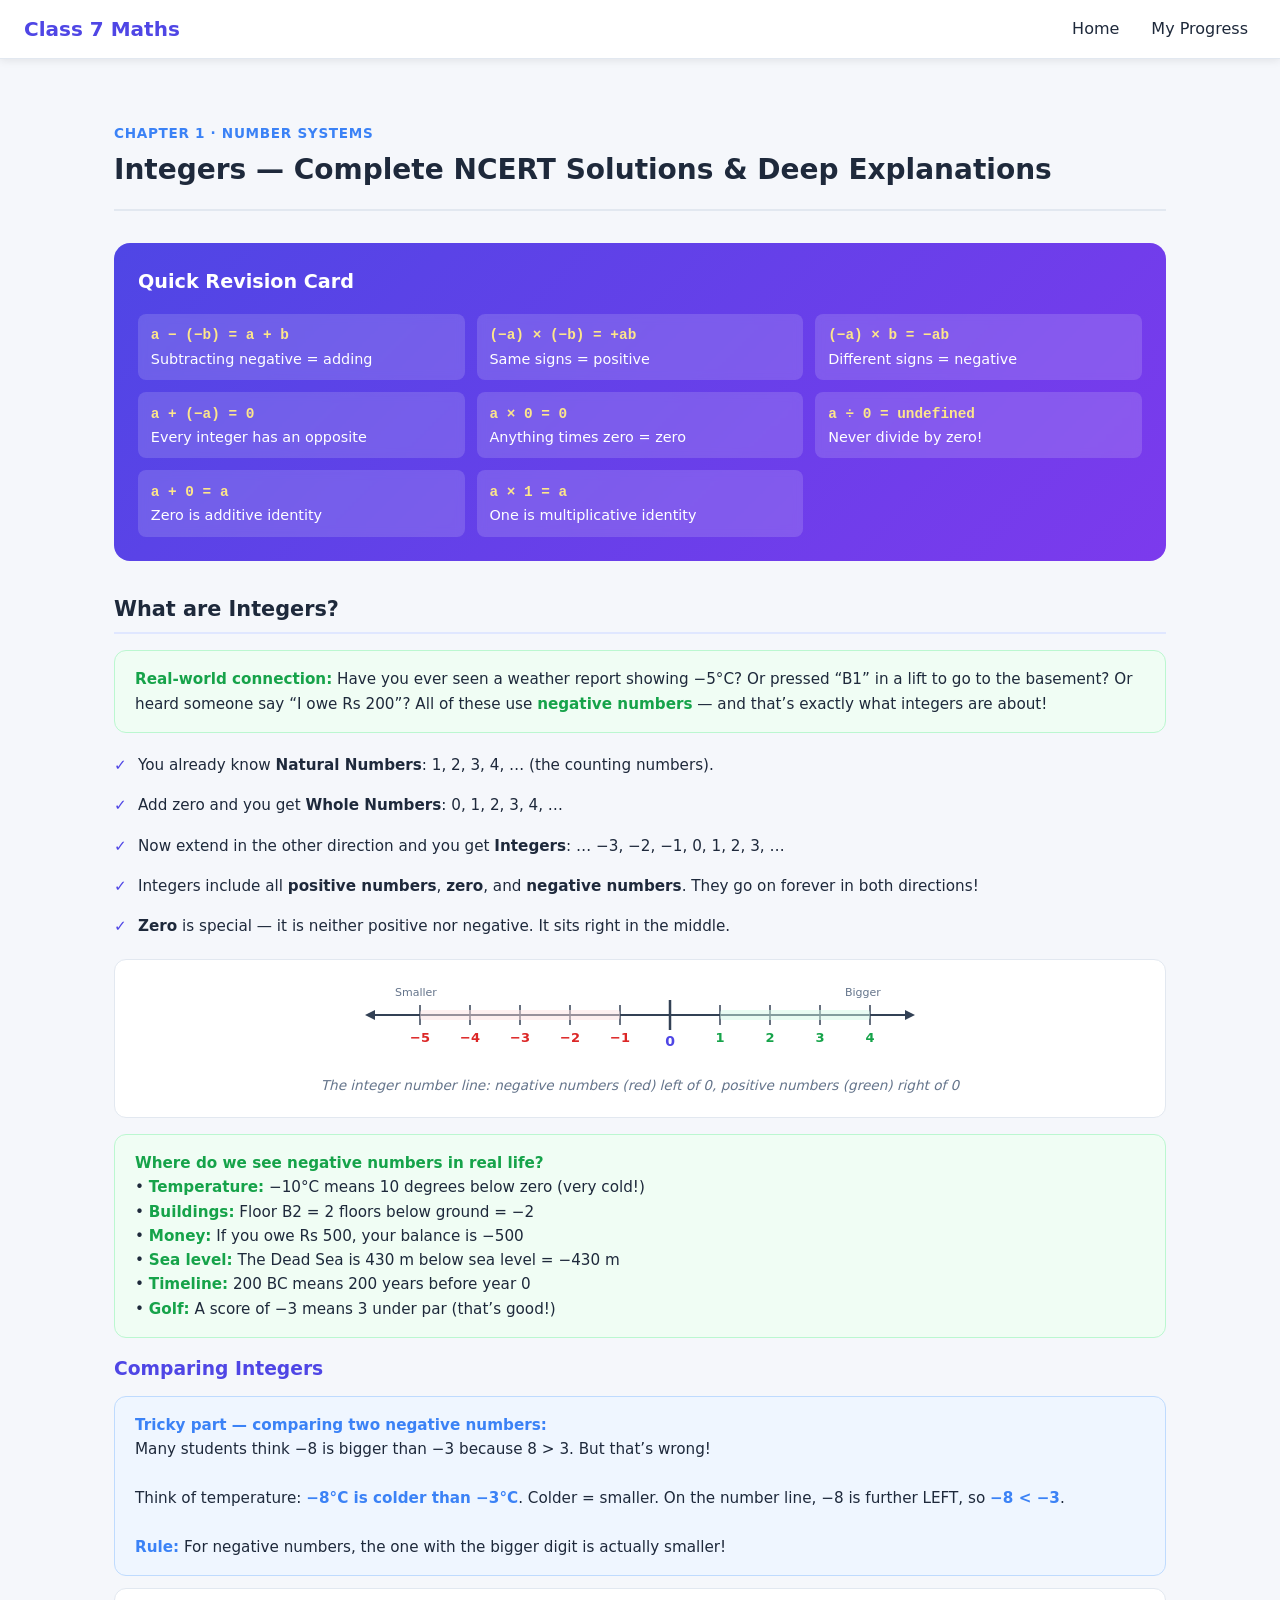
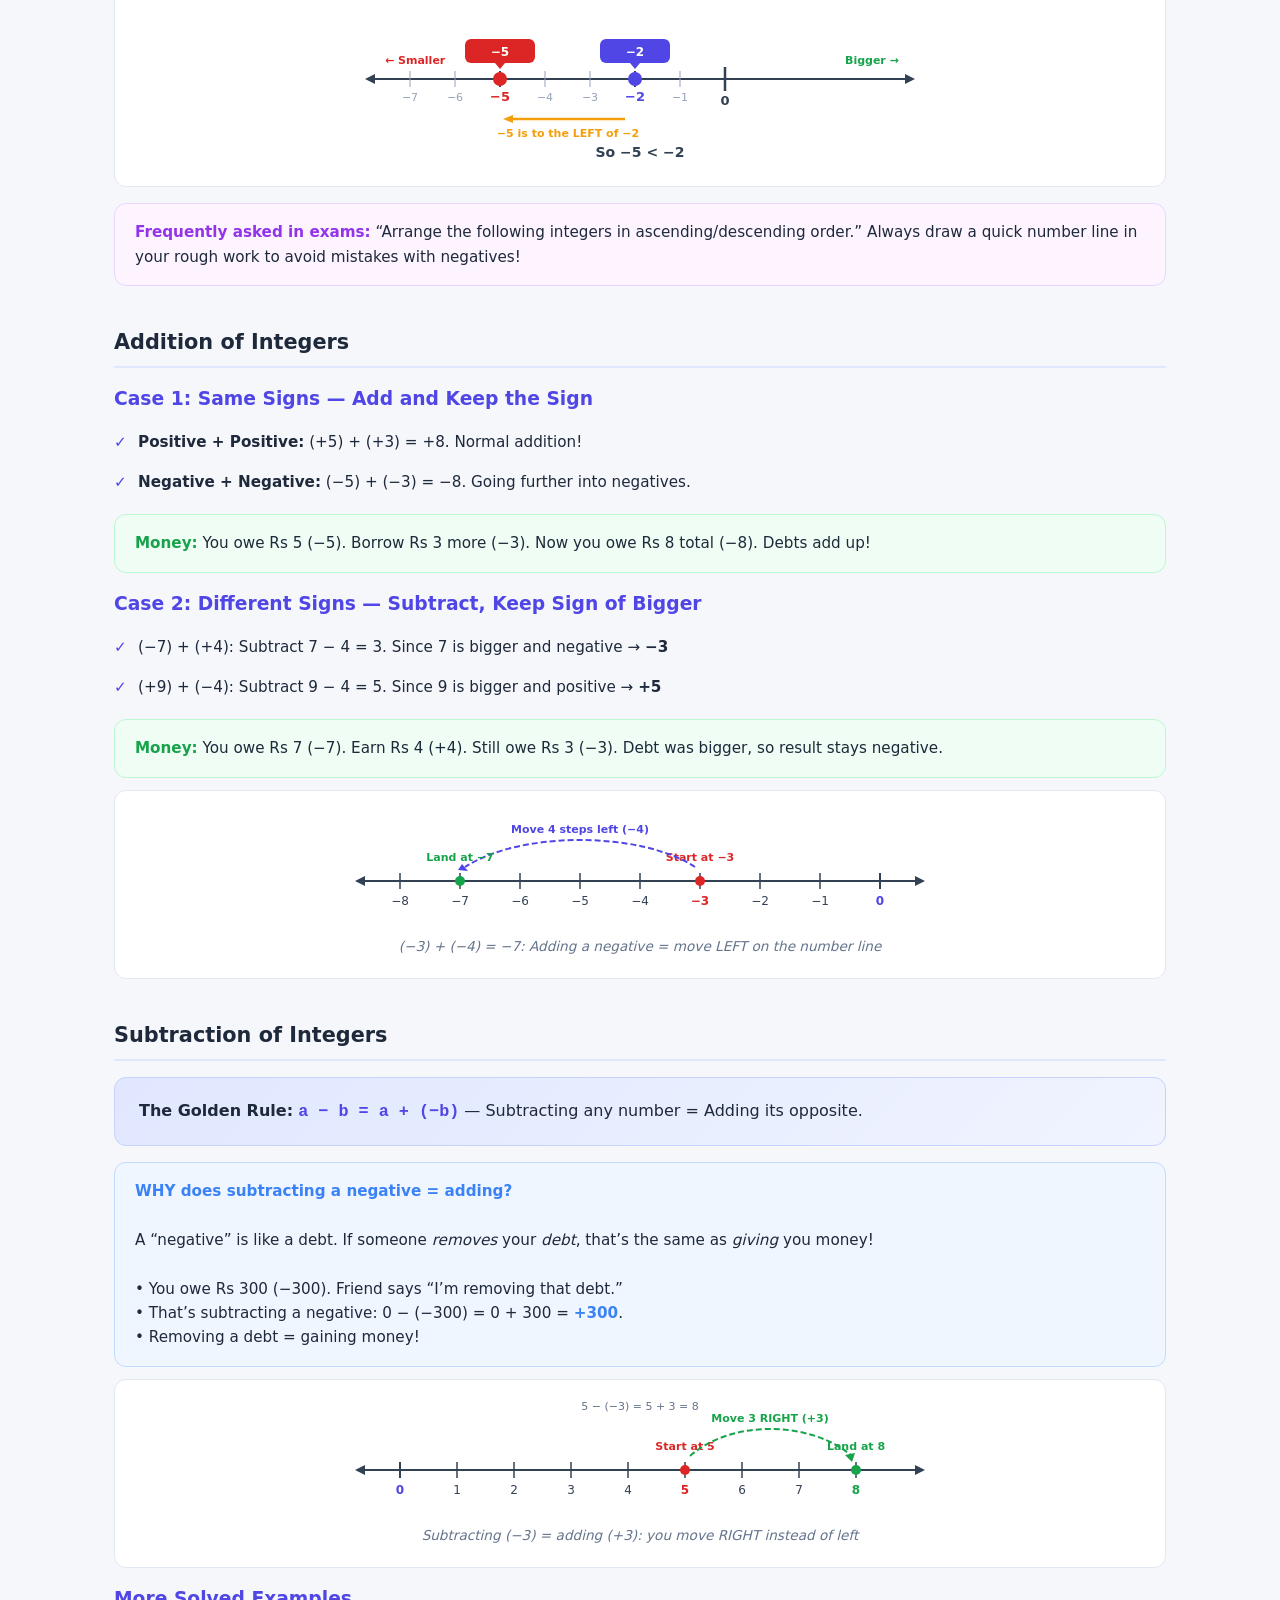
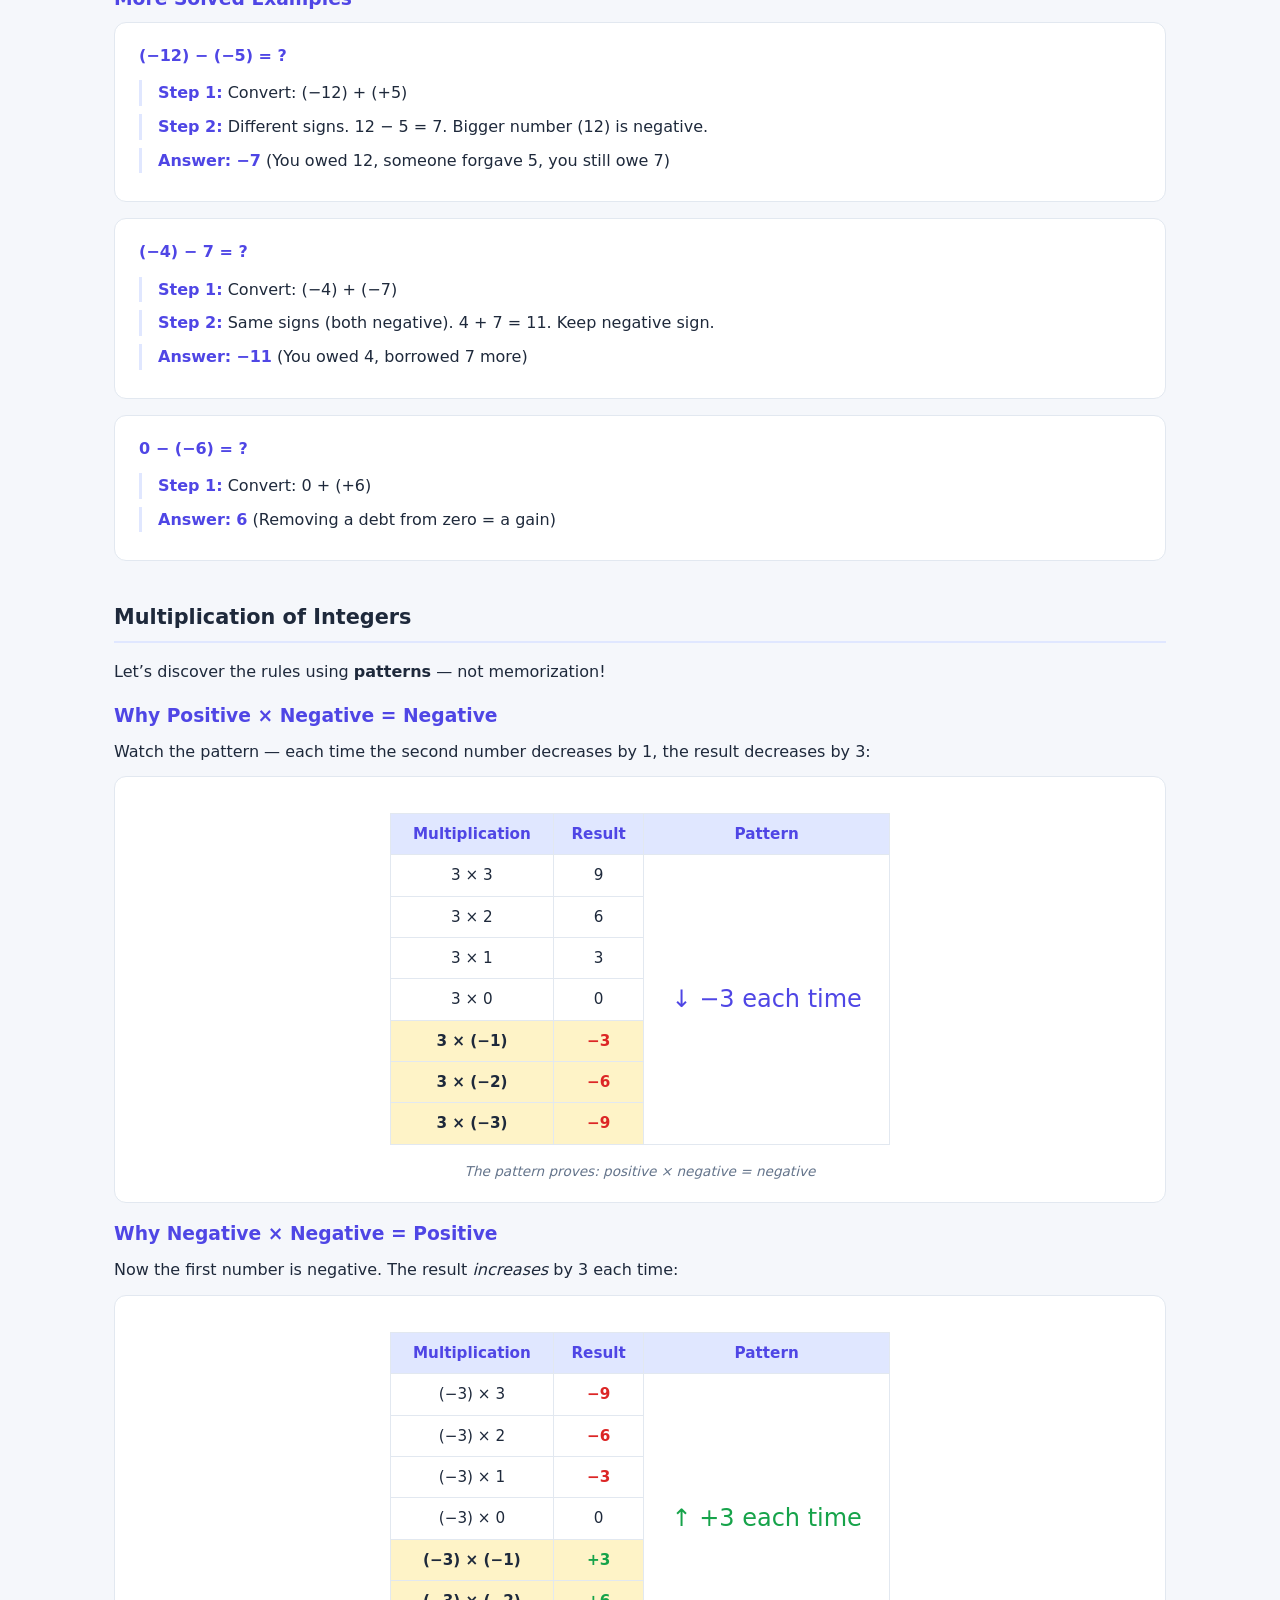
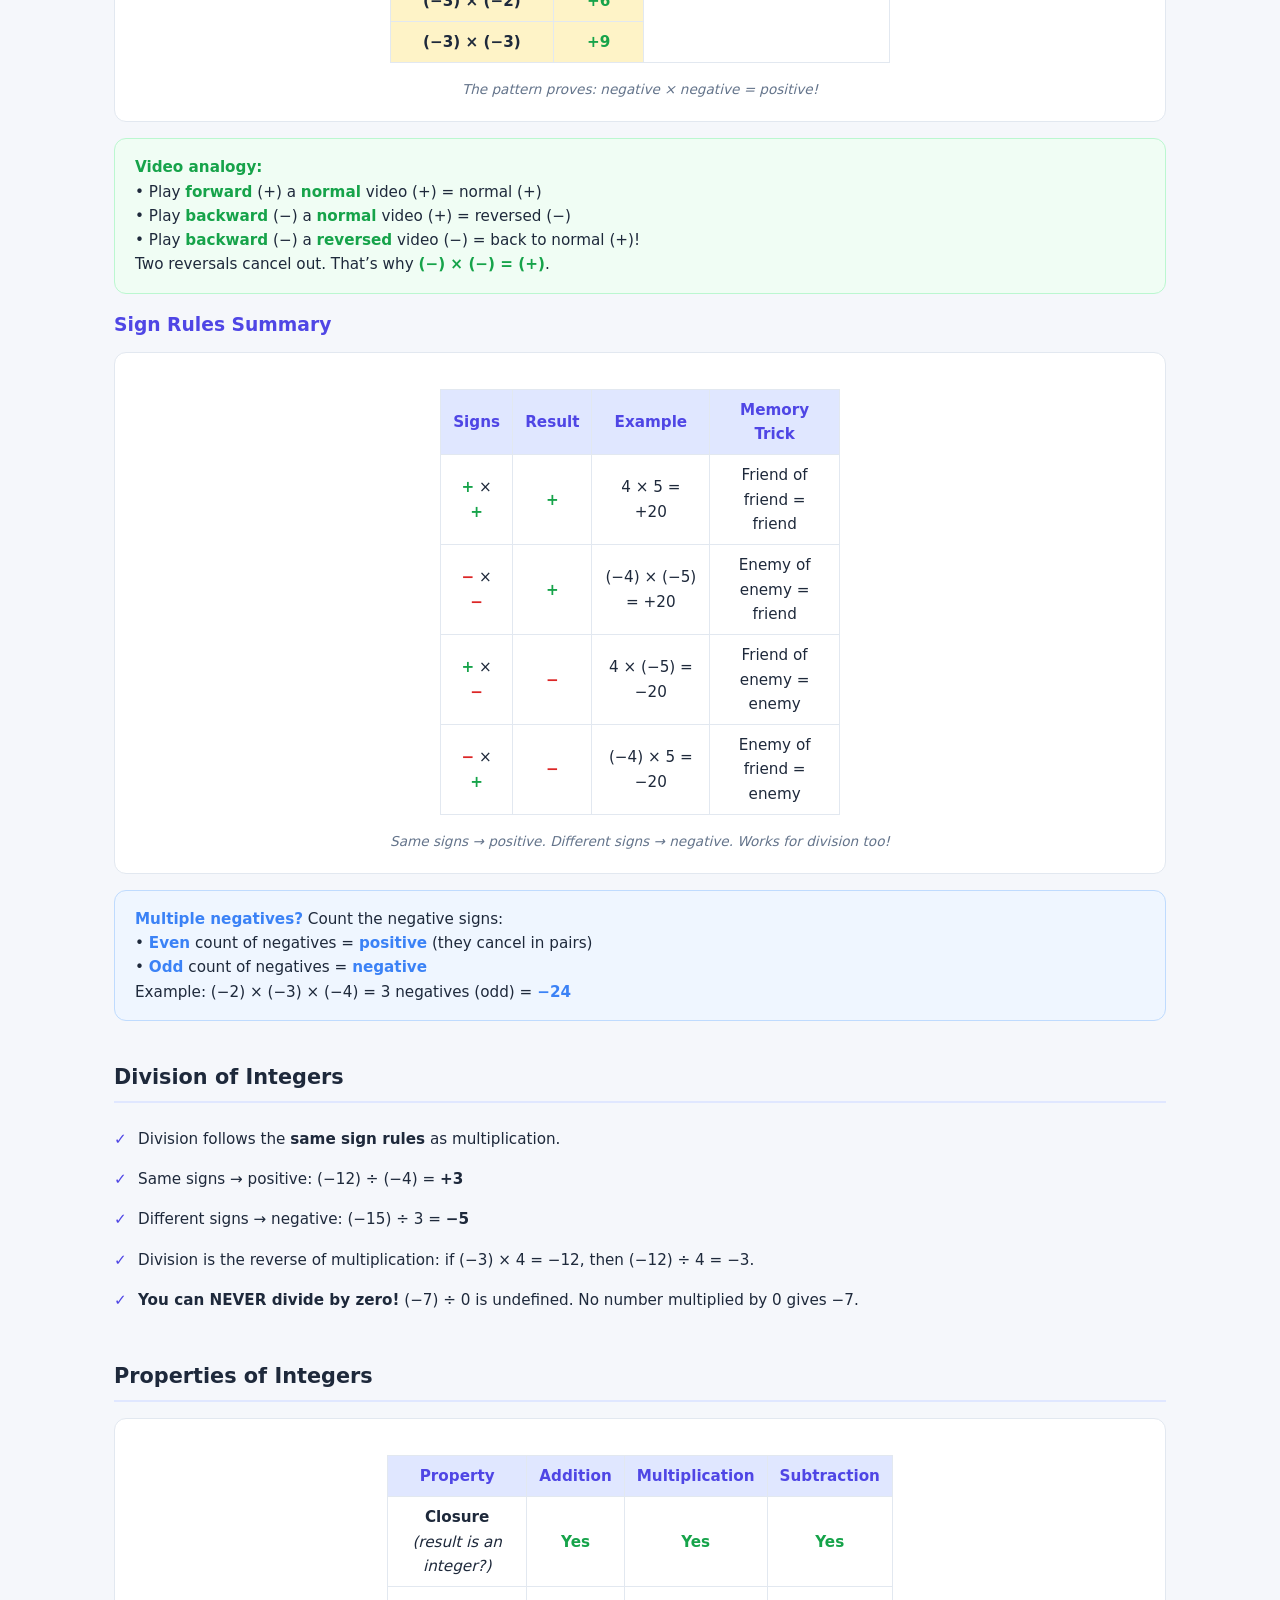
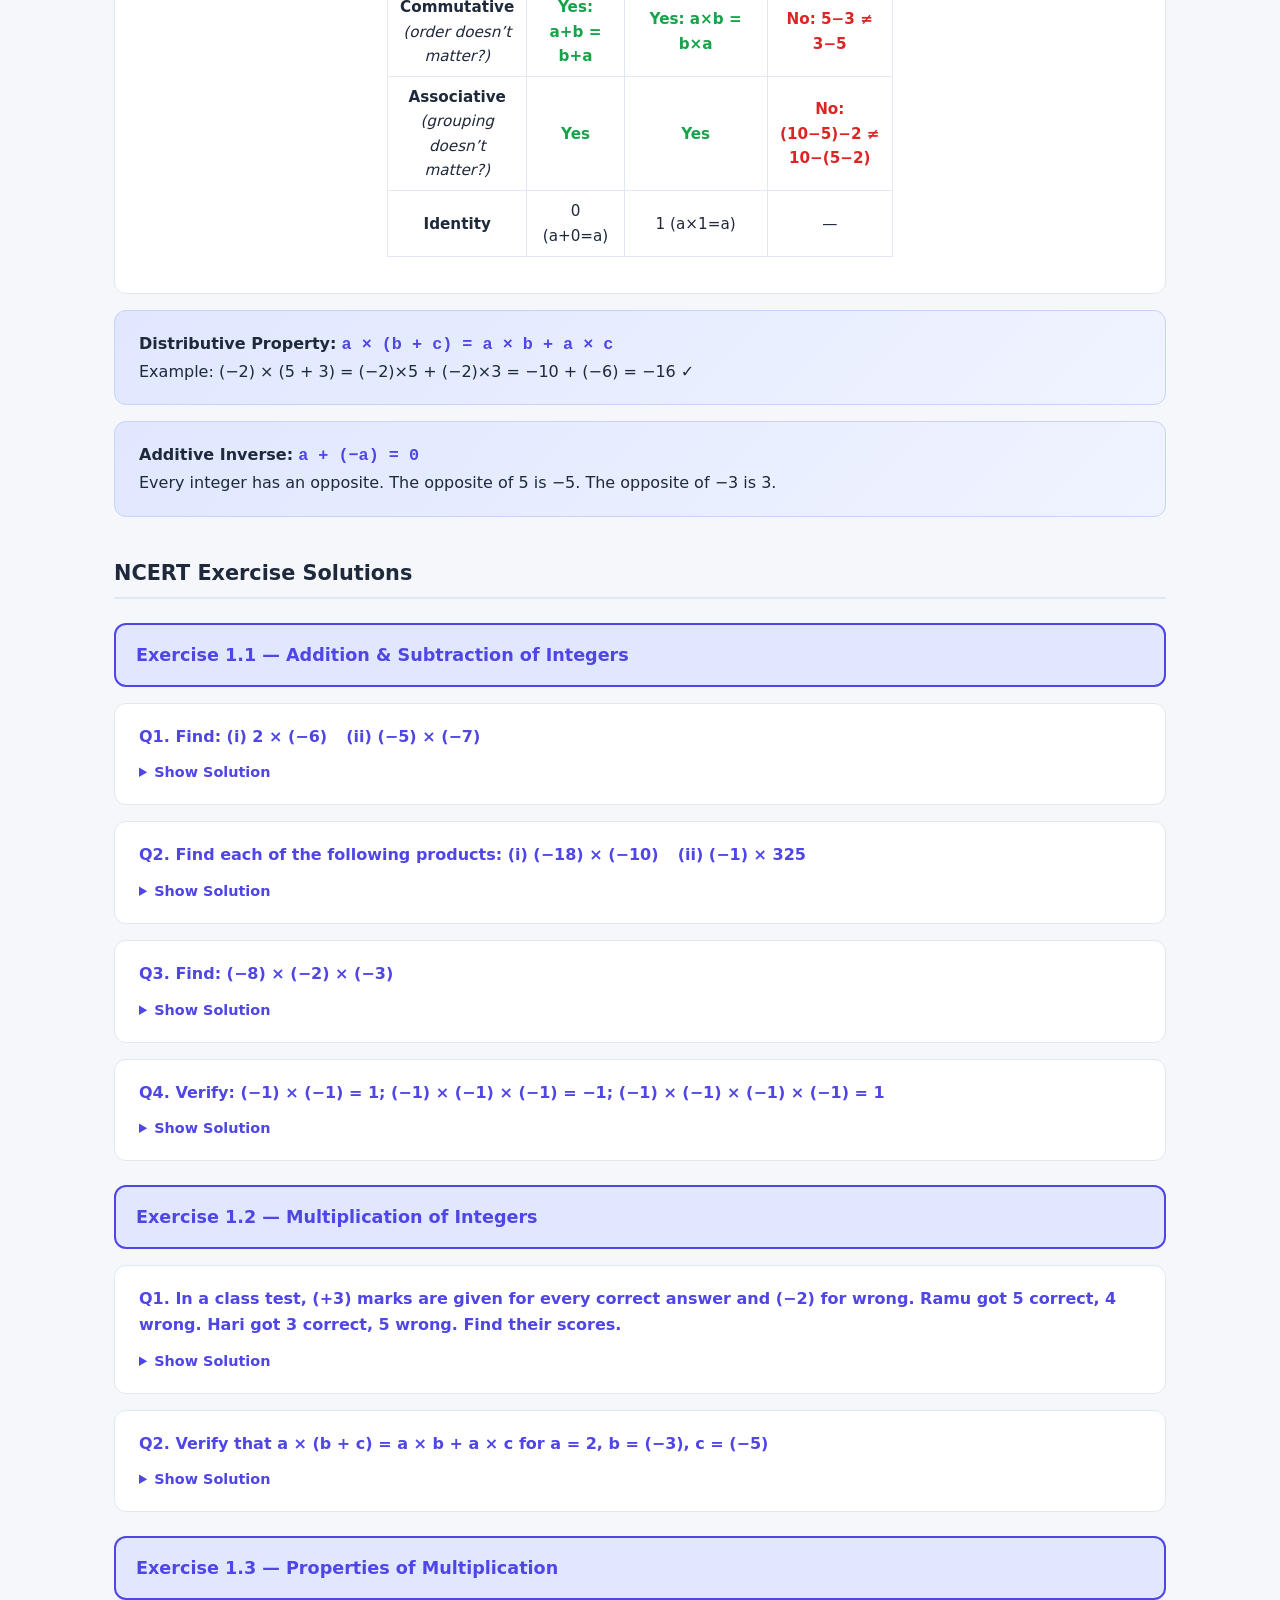
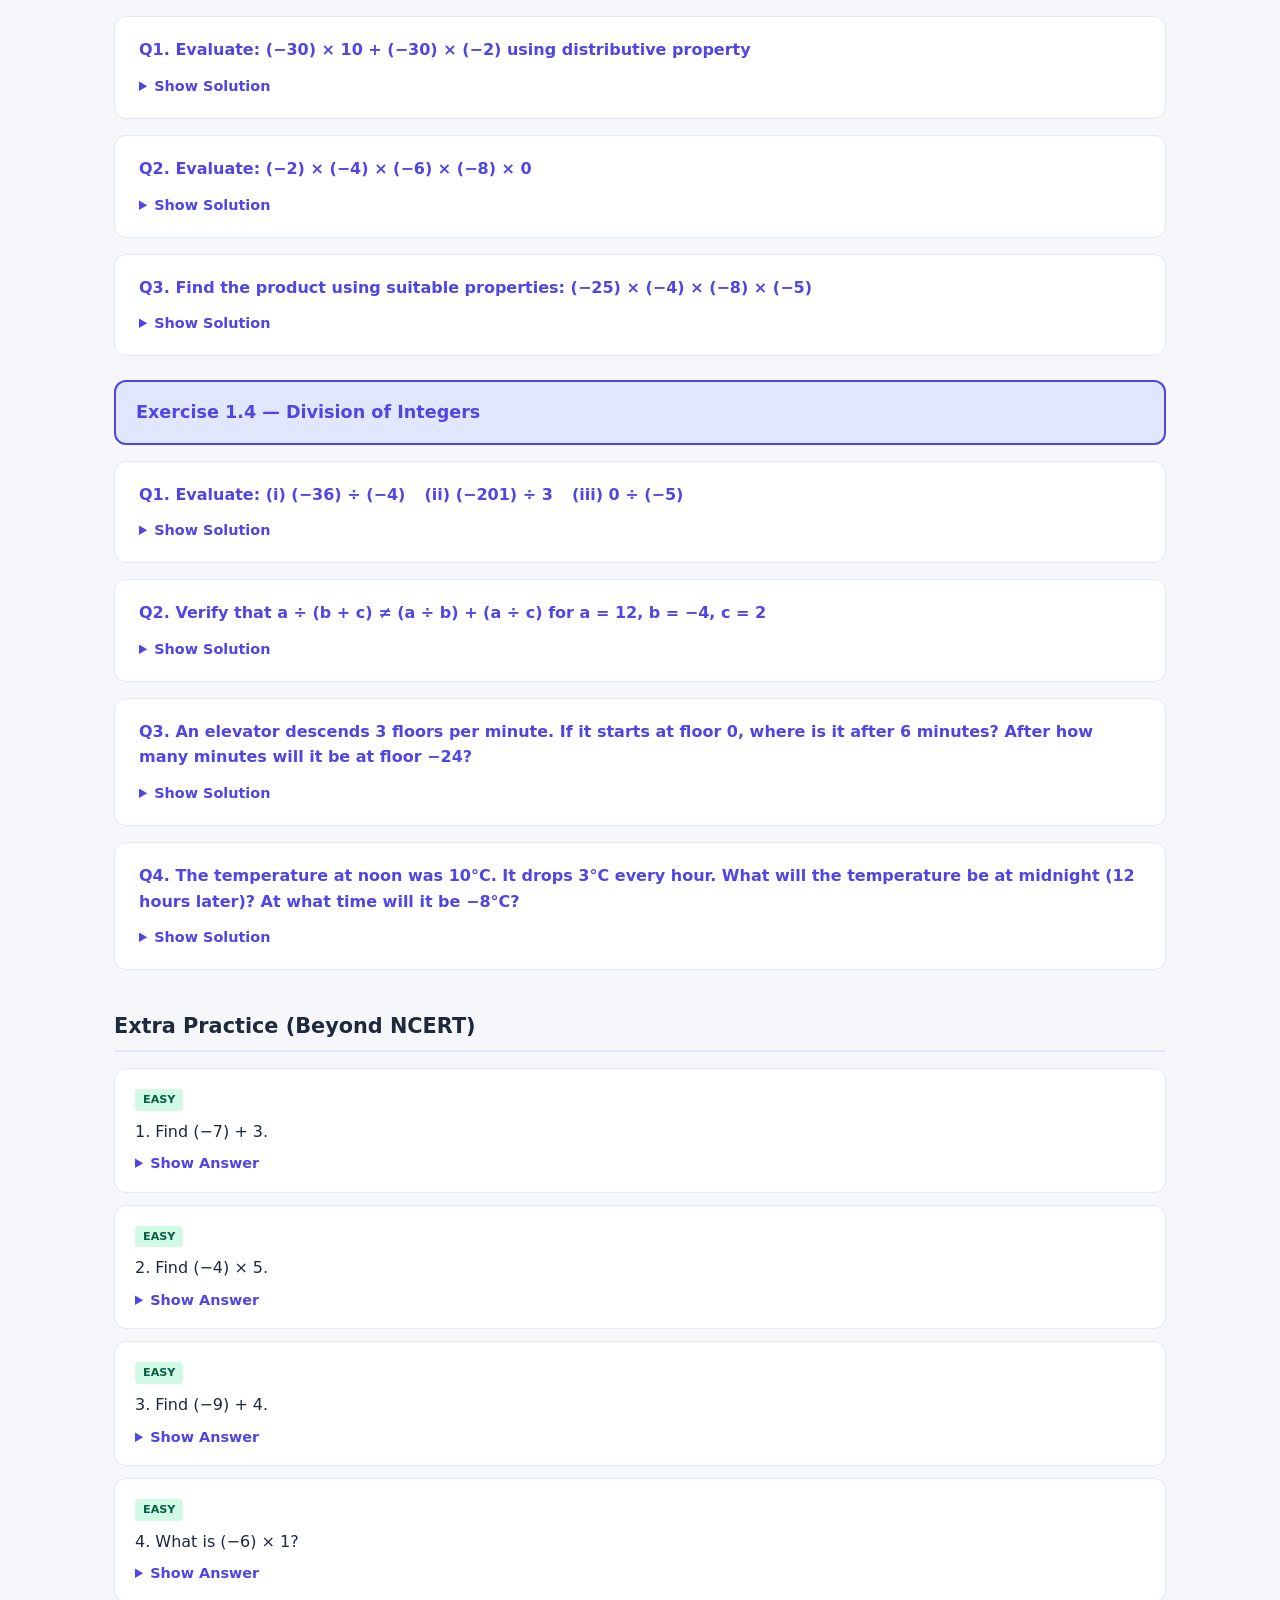
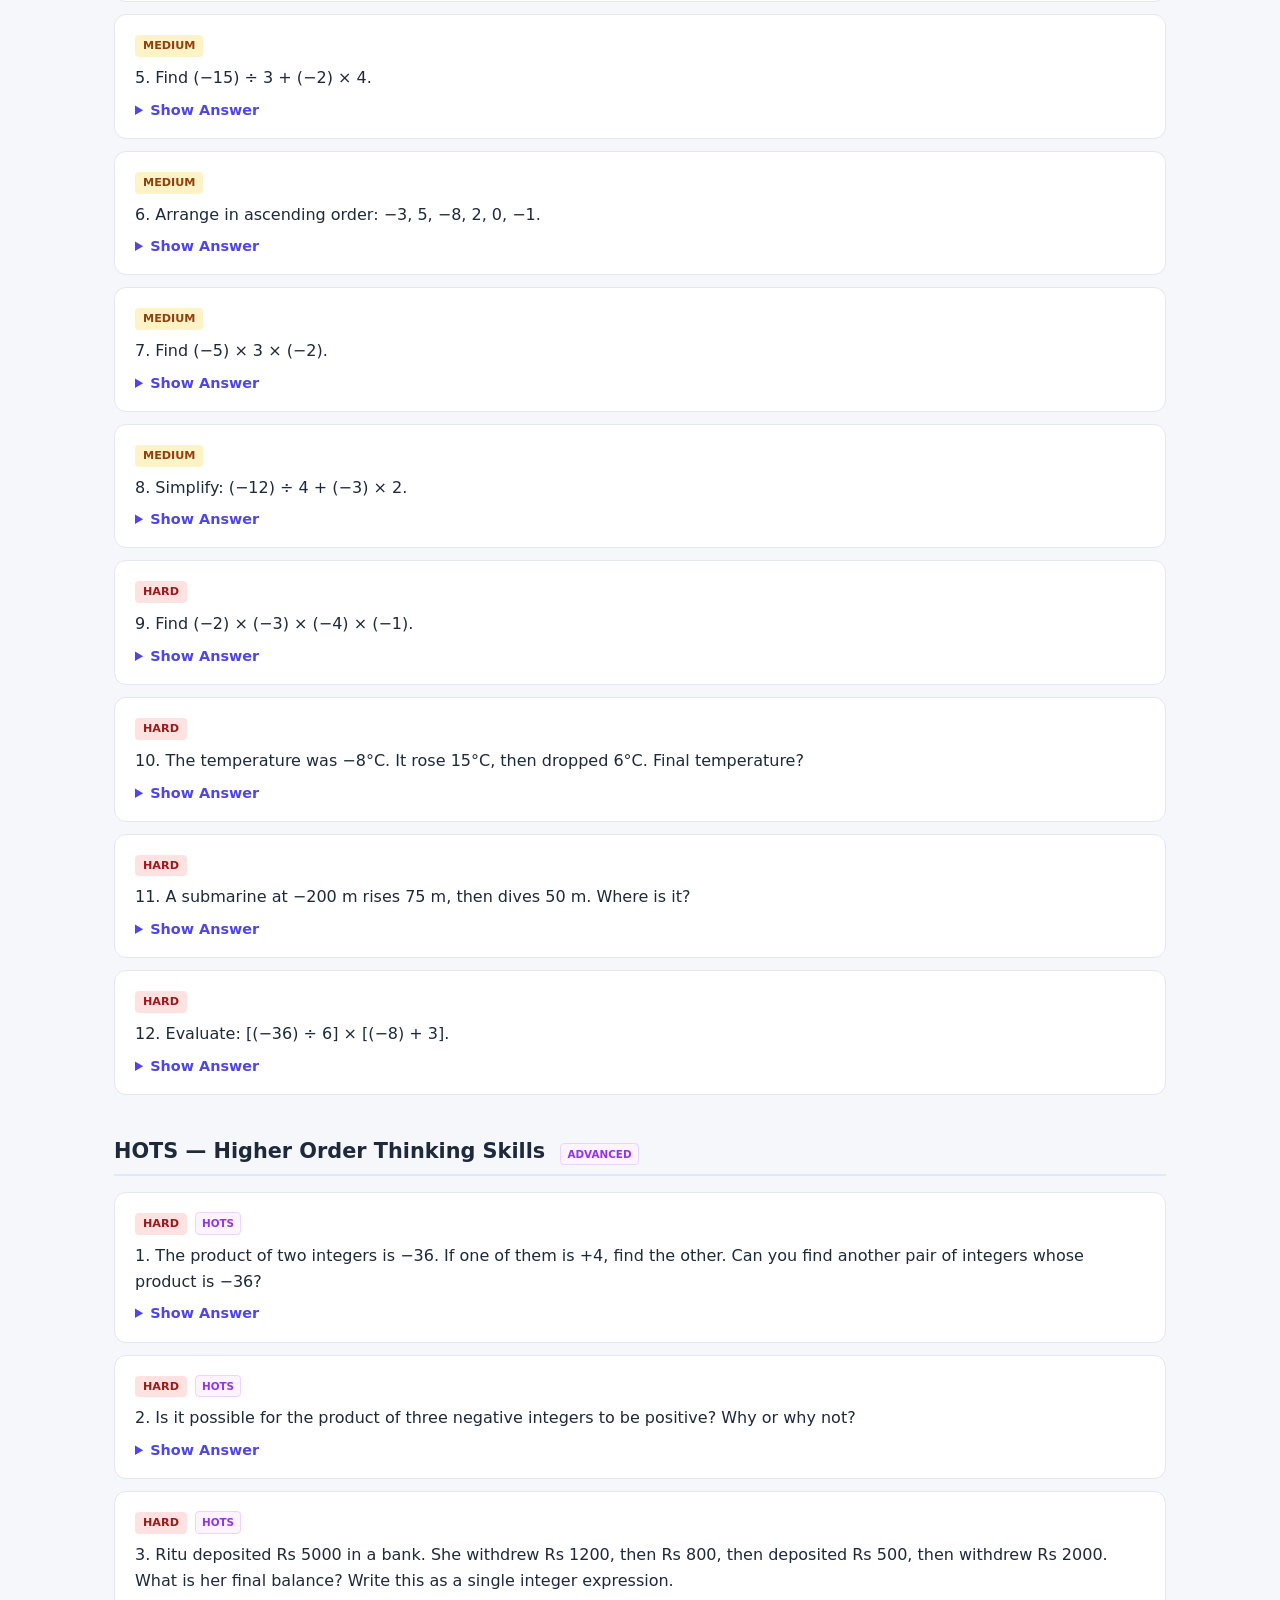
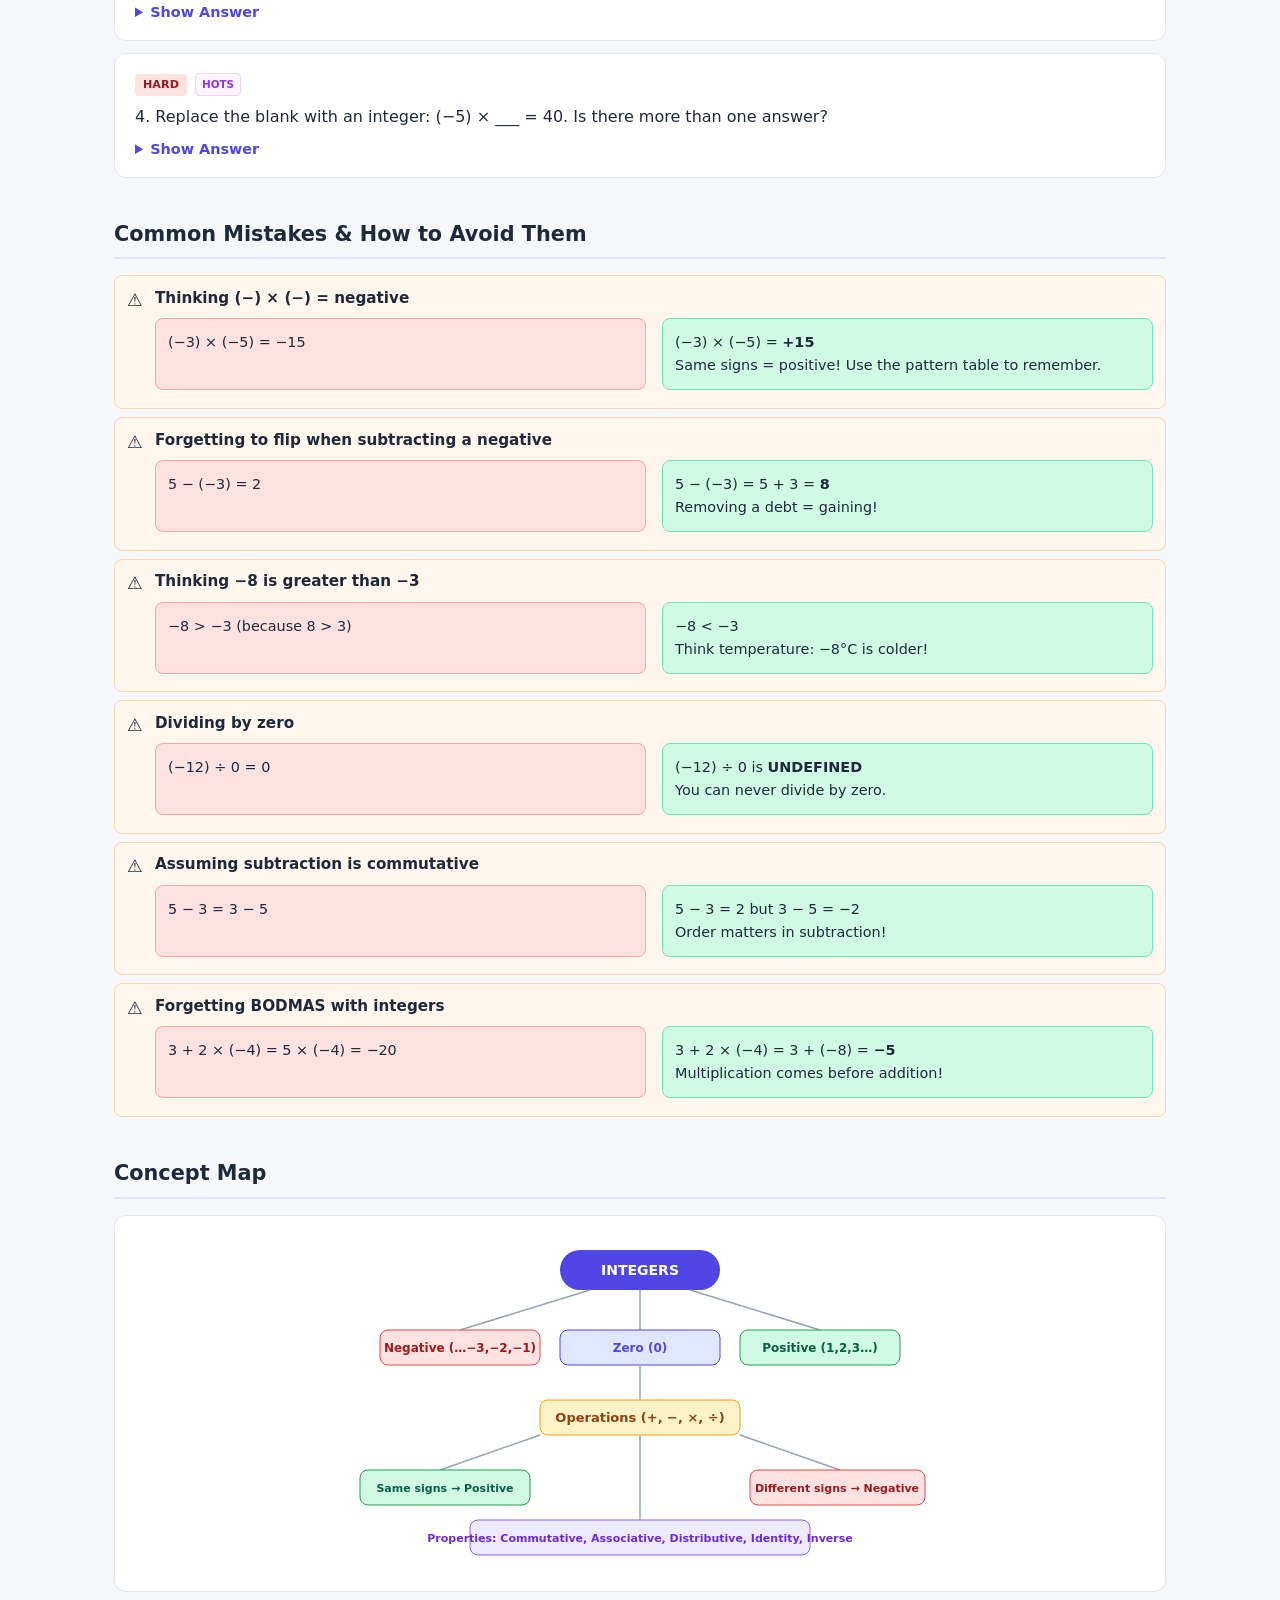
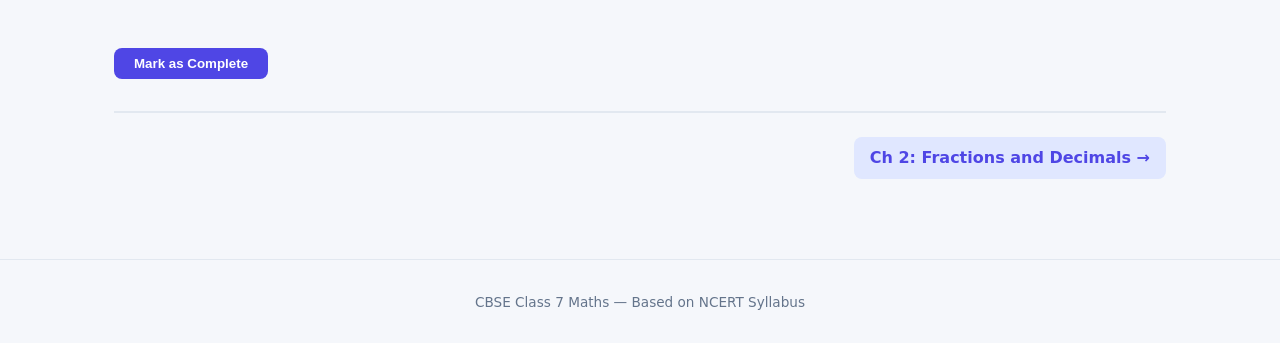
==== commit 85c2ec8f: "feat: Gold-standard rewrite of Chapter 1 with NCERT solutions and deep content Complete overhaul to " ====
--- a/chapters/ch1.html
+++ b/chapters/ch1.html
@@ -4,9 +4,38 @@
 <meta charset="UTF-8">
 <meta name="viewport" content="width=device-width,initial-scale=1">
 <meta name="chapter-num" content="1">
-<title>Chapter 1: Integers - CBSE Class 7 Maths</title>
+<title>NCERT Solutions Class 7 Maths Chapter 1 Integers - CBSE Study Guide</title>
+<meta name="description" content="NCERT Solutions for Class 7 Maths Chapter 1 Integers. All exercises solved step-by-step with diagrams, real-world examples, HOTS questions and exam tips.">
 <link rel="stylesheet" href="../css/style.css">
-<style>.pattern-table{width:100%;max-width:500px;margin:1rem auto;border-collapse:collapse}.pattern-table th,.pattern-table td{border:1px solid #e2e8f0;padding:.5rem .75rem;text-align:center;font-size:.95rem}.pattern-table th{background:var(--primary-light);color:var(--primary);font-weight:700}.pattern-table .highlight{background:#fef3c7;font-weight:700}.pattern-table .result-pos{color:#16a34a;font-weight:700}.pattern-table .result-neg{color:#dc2626;font-weight:700}.pattern-arrow{color:var(--primary);font-weight:700;font-size:.9rem}.real-world{background:#f0fdf4;border:1px solid #bbf7d0;border-radius:12px;padding:1rem 1.25rem;margin:.75rem 0;font-size:.95rem}.real-world strong{color:#16a34a}.why-box{background:#eff6ff;border:1px solid #bfdbfe;border-radius:12px;padding:1rem 1.25rem;margin:.75rem 0;font-size:.95rem}.why-box strong{color:#3b82f6}.wrong-right{display:flex;gap:1rem;flex-wrap:wrap;margin:.5rem 0}.wrong-right .wrong,.wrong-right .right{flex:1;min-width:200px;padding:.75rem;border-radius:8px;font-size:.9rem}.wrong-right .wrong{background:#fee2e2;border:1px solid #fca5a5}.wrong-right .right{background:#d1fae5;border:1px solid #6ee7b7}</style>
+<style>
+.pattern-table{width:100%;max-width:500px;margin:1rem auto;border-collapse:collapse}
+.pattern-table th,.pattern-table td{border:1px solid #e2e8f0;padding:.5rem .75rem;text-align:center;font-size:.95rem}
+.pattern-table th{background:var(--primary-light);color:var(--primary);font-weight:700}
+.pattern-table .highlight{background:#fef3c7;font-weight:700}
+.pattern-table .result-pos{color:#16a34a;font-weight:700}
+.pattern-table .result-neg{color:#dc2626;font-weight:700}
+.real-world{background:#f0fdf4;border:1px solid #bbf7d0;border-radius:12px;padding:1rem 1.25rem;margin:.75rem 0;font-size:.95rem}
+.real-world strong{color:#16a34a}
+.why-box{background:#eff6ff;border:1px solid #bfdbfe;border-radius:12px;padding:1rem 1.25rem;margin:.75rem 0;font-size:.95rem}
+.why-box strong{color:#3b82f6}
+.exam-tip{background:#fdf4ff;border:1px solid #e9d5ff;border-radius:12px;padding:1rem 1.25rem;margin:.75rem 0;font-size:.95rem}
+.exam-tip strong{color:#9333ea}
+.wrong-right{display:flex;gap:1rem;flex-wrap:wrap;margin:.5rem 0}
+.wrong-right .wrong,.wrong-right .right{flex:1;min-width:200px;padding:.75rem;border-radius:8px;font-size:.9rem}
+.wrong-right .wrong{background:#fee2e2;border:1px solid #fca5a5}
+.wrong-right .right{background:#d1fae5;border:1px solid #6ee7b7}
+.revision-card{background:linear-gradient(135deg,#4f46e5,#7c3aed);color:#fff;border-radius:16px;padding:1.5rem;margin-bottom:2rem}
+.revision-card h2{color:#fff;border:none;padding:0;margin-bottom:1rem;font-size:1.2rem}
+.revision-card .formula-grid{display:grid;grid-template-columns:repeat(auto-fill,minmax(250px,1fr));gap:.75rem}
+.revision-card .f-item{background:rgba(255,255,255,.15);border-radius:8px;padding:.6rem .8rem;font-size:.9rem;backdrop-filter:blur(4px)}
+.revision-card .f-item code{color:#fde68a;font-weight:700}
+.exercise-header{background:var(--primary-light);border:2px solid var(--primary);border-radius:12px;padding:1rem 1.25rem;margin:1.5rem 0 1rem;font-size:1.1rem;font-weight:700;color:var(--primary)}
+.concept-map{background:#fff;border:1px solid #e2e8f0;border-radius:var(--radius);padding:1.5rem;margin:1rem 0;text-align:center}
+.step-reveal{margin-top:.5rem}
+.step-reveal summary{cursor:pointer;color:var(--primary);font-weight:600;font-size:.9rem}
+.step-reveal .steps-content{padding:.75rem;margin-top:.5rem;background:#f8fafc;border-radius:8px;border:1px solid #e2e8f0}
+.hots-tag{display:inline-block;font-size:.65rem;font-weight:700;text-transform:uppercase;padding:2px 6px;border-radius:4px;background:#fdf4ff;color:#9333ea;border:1px solid #e9d5ff;margin-left:.5rem}
+</style>
 </head>
 <body>
 <header class="navbar">
@@ -20,7 +49,22 @@
 <div class="container">
   <div class="chapter-header">
     <div class="ch-label" style="color:var(--num)">Chapter 1 &middot; Number Systems</div>
-    <h1>Integers</h1>
+    <h1>Integers &mdash; Complete NCERT Solutions &amp; Deep Explanations</h1>
+  </div>
+
+  <!-- ===== QUICK REVISION CARD ===== -->
+  <div class="revision-card">
+    <h2>Quick Revision Card</h2>
+    <div class="formula-grid">
+      <div class="f-item"><code>a &minus; (&minus;b) = a + b</code><br>Subtracting negative = adding</div>
+      <div class="f-item"><code>(&minus;a) &times; (&minus;b) = +ab</code><br>Same signs = positive</div>
+      <div class="f-item"><code>(&minus;a) &times; b = &minus;ab</code><br>Different signs = negative</div>
+      <div class="f-item"><code>a + (&minus;a) = 0</code><br>Every integer has an opposite</div>
+      <div class="f-item"><code>a &times; 0 = 0</code><br>Anything times zero = zero</div>
+      <div class="f-item"><code>a &divide; 0 = undefined</code><br>Never divide by zero!</div>
+      <div class="f-item"><code>a + 0 = a</code><br>Zero is additive identity</div>
+      <div class="f-item"><code>a &times; 1 = a</code><br>One is multiplicative identity</div>
+    </div>
   </div>
 
   <!-- ===== SECTION 1: What are Integers? ===== -->
@@ -37,10 +81,9 @@
       <li><strong>Zero</strong> is special &mdash; it is neither positive nor negative. It sits right in the middle.</li>
     </ul>
     <figure class="diagram">
-      <svg viewBox="0 0 600 80" width="600" height="80" xmlns="http://www.w3.org/2000/svg" role="img" aria-label="Integer number line from -5 to 5">
+      <svg viewBox="0 0 600 80" width="600" height="80" xmlns="http://www.w3.org/2000/svg">
         <line x1="30" y1="35" x2="570" y2="35" stroke="#334155" stroke-width="2"/>
-        <polygon points="25,35 35,30 35,40" fill="#334155"/>
-        <polygon points="575,35 565,30 565,40" fill="#334155"/>
+        <polygon points="25,35 35,30 35,40" fill="#334155"/><polygon points="575,35 565,30 565,40" fill="#334155"/>
         <line x1="80" y1="25" x2="80" y2="45" stroke="#334155" stroke-width="1.5"/><text x="80" y="62" text-anchor="middle" font-size="13" fill="#dc2626" font-weight="600">&minus;5</text>
         <line x1="130" y1="25" x2="130" y2="45" stroke="#334155" stroke-width="1.5"/><text x="130" y="62" text-anchor="middle" font-size="13" fill="#dc2626" font-weight="600">&minus;4</text>
         <line x1="180" y1="25" x2="180" y2="45" stroke="#334155" stroke-width="1.5"/><text x="180" y="62" text-anchor="middle" font-size="13" fill="#dc2626" font-weight="600">&minus;3</text>
@@ -51,47 +94,34 @@
         <line x1="430" y1="25" x2="430" y2="45" stroke="#334155" stroke-width="1.5"/><text x="430" y="62" text-anchor="middle" font-size="13" fill="#16a34a" font-weight="600">2</text>
         <line x1="480" y1="25" x2="480" y2="45" stroke="#334155" stroke-width="1.5"/><text x="480" y="62" text-anchor="middle" font-size="13" fill="#16a34a" font-weight="600">3</text>
         <line x1="530" y1="25" x2="530" y2="45" stroke="#334155" stroke-width="1.5"/><text x="530" y="62" text-anchor="middle" font-size="13" fill="#16a34a" font-weight="600">4</text>
-        <text x="55" y="16" font-size="11" fill="#64748b">Smaller</text>
-        <text x="505" y="16" font-size="11" fill="#64748b">Bigger</text>
+        <text x="55" y="16" font-size="11" fill="#64748b">Smaller</text><text x="505" y="16" font-size="11" fill="#64748b">Bigger</text>
         <rect x="80" y="30" width="200" height="10" rx="3" fill="#fee2e2" opacity="0.5"/>
         <rect x="380" y="30" width="150" height="10" rx="3" fill="#d1fae5" opacity="0.5"/>
       </svg>
-      <figcaption>The integer number line: negative numbers (red) to the left of 0, positive numbers (green) to the right</figcaption>
+      <figcaption>The integer number line: negative numbers (red) left of 0, positive numbers (green) right of 0</figcaption>
     </figure>
     <div class="real-world">
       <strong>Where do we see negative numbers in real life?</strong><br>
       &bull; <strong>Temperature:</strong> &minus;10&deg;C means 10 degrees below zero (very cold!)<br>
-      &bull; <strong>Buildings:</strong> Floor B2 (basement 2) is 2 floors below ground level = &minus;2<br>
+      &bull; <strong>Buildings:</strong> Floor B2 = 2 floors below ground = &minus;2<br>
       &bull; <strong>Money:</strong> If you owe Rs 500, your balance is &minus;500<br>
       &bull; <strong>Sea level:</strong> The Dead Sea is 430 m below sea level = &minus;430 m<br>
-      &bull; <strong>Timeline:</strong> 200 BC means 200 years before year 0
-    </div>
-  </div>
-
-  <!-- ===== SECTION 2: Comparing Integers ===== -->
-  <div class="section">
-    <h2>Comparing Integers</h2>
-    <ul class="summary-list">
-      <li>On a number line, the number further to the <strong>right</strong> is always <strong>bigger</strong>.</li>
-      <li>Every positive number is greater than zero, and every negative number is less than zero.</li>
-      <li>Every positive number is greater than every negative number (e.g., 1 &gt; &minus;1000).</li>
-    </ul>
+      &bull; <strong>Timeline:</strong> 200 BC means 200 years before year 0<br>
+      &bull; <strong>Golf:</strong> A score of &minus;3 means 3 under par (that&rsquo;s good!)
+    </div>
+
+    <h3 style="color:var(--primary);margin:1rem 0 .5rem">Comparing Integers</h3>
     <div class="why-box">
       <strong>Tricky part &mdash; comparing two negative numbers:</strong><br>
-      Many students think &minus;8 is bigger than &minus;3 because 8 &gt; 3. But that&rsquo;s wrong! Think of temperature: &minus;8&deg;C is <em>colder</em> than &minus;3&deg;C. Colder means <em>smaller</em>. On the number line, &minus;8 is further LEFT than &minus;3, so <strong>&minus;8 &lt; &minus;3</strong>.<br><br>
-      <strong>Rule:</strong> For negative numbers, the one with the bigger digit is actually smaller! &minus;100 &lt; &minus;1.
-    </div>
-    <figure class="diagram">
-      <svg viewBox="0 0 600 150" width="600" height="150" xmlns="http://www.w3.org/2000/svg" role="img" aria-label="Comparing -5 and -2">
-        <style>
-          @keyframes pulseRed{0%,100%{r:7}50%{r:10}}
-          @keyframes pulseBlue{0%,100%{r:7}50%{r:10}}
-          .dot5{animation:pulseRed 1.5s ease-in-out infinite}
-          .dot2{animation:pulseBlue 1.5s ease-in-out 0.5s infinite}
-        </style>
+      Many students think &minus;8 is bigger than &minus;3 because 8 &gt; 3. But that&rsquo;s wrong!<br><br>
+      Think of temperature: <strong>&minus;8&deg;C is colder than &minus;3&deg;C</strong>. Colder = smaller. On the number line, &minus;8 is further LEFT, so <strong>&minus;8 &lt; &minus;3</strong>.<br><br>
+      <strong>Rule:</strong> For negative numbers, the one with the bigger digit is actually smaller!
+    </div>
+    <figure class="diagram">
+      <svg viewBox="0 0 600 150" width="600" height="150" xmlns="http://www.w3.org/2000/svg">
+        <style>@keyframes pulseRed{0%,100%{r:7}50%{r:10}}@keyframes pulseBlue{0%,100%{r:7}50%{r:10}}.dot5{animation:pulseRed 1.5s ease-in-out infinite}.dot2{animation:pulseBlue 1.5s ease-in-out 0.5s infinite}</style>
         <line x1="30" y1="70" x2="570" y2="70" stroke="#334155" stroke-width="2"/>
-        <polygon points="25,70 35,65 35,75" fill="#334155"/>
-        <polygon points="575,70 565,65 565,75" fill="#334155"/>
+        <polygon points="25,70 35,65 35,75" fill="#334155"/><polygon points="575,70 565,65 565,75" fill="#334155"/>
         <text x="45" y="55" font-size="11" fill="#dc2626" font-weight="600">&larr; Smaller</text>
         <text x="505" y="55" font-size="11" fill="#16a34a" font-weight="600">Bigger &rarr;</text>
         <line x1="70" y1="62" x2="70" y2="78" stroke="#94a3b8" stroke-width="1"/><text x="70" y="92" text-anchor="middle" font-size="11" fill="#94a3b8">&minus;7</text>
@@ -102,9 +132,6 @@
         <line x1="295" y1="62" x2="295" y2="78" stroke="#334155" stroke-width="2"/><text x="295" y="92" text-anchor="middle" font-size="13" fill="#4f46e5" font-weight="700">&minus;2</text>
         <line x1="340" y1="62" x2="340" y2="78" stroke="#94a3b8" stroke-width="1"/><text x="340" y="92" text-anchor="middle" font-size="11" fill="#94a3b8">&minus;1</text>
         <line x1="385" y1="58" x2="385" y2="82" stroke="#334155" stroke-width="2.5"/><text x="385" y="96" text-anchor="middle" font-size="13" fill="#334155" font-weight="800">0</text>
-        <line x1="430" y1="62" x2="430" y2="78" stroke="#94a3b8" stroke-width="1"/><text x="430" y="92" text-anchor="middle" font-size="11" fill="#94a3b8">1</text>
-        <line x1="475" y1="62" x2="475" y2="78" stroke="#94a3b8" stroke-width="1"/><text x="475" y="92" text-anchor="middle" font-size="11" fill="#94a3b8">2</text>
-        <line x1="520" y1="62" x2="520" y2="78" stroke="#94a3b8" stroke-width="1"/><text x="520" y="92" text-anchor="middle" font-size="11" fill="#94a3b8">3</text>
         <circle cx="160" cy="70" class="dot5" r="7" fill="#dc2626"/>
         <g><rect x="125" y="30" width="70" height="24" rx="6" fill="#dc2626"/><text x="160" y="47" text-anchor="middle" font-size="12" fill="#fff" font-weight="700">&minus;5</text><polygon points="155,54 165,54 160,60" fill="#dc2626"/></g>
         <circle cx="295" cy="70" class="dot2" r="7" fill="#4f46e5"/>
@@ -112,49 +139,40 @@
         <line x1="170" y1="110" x2="285" y2="110" stroke="#f59e0b" stroke-width="2.5"/>
         <polygon points="173,106 163,110 173,114" fill="#f59e0b"/>
         <text x="228" y="128" text-anchor="middle" font-size="11" fill="#f59e0b" font-weight="700">&minus;5 is to the LEFT of &minus;2</text>
-        <text x="300" y="148" text-anchor="middle" font-size="14" fill="#334155" font-weight="700">So &minus;5 &lt; &minus;2 (minus 5 is LESS than minus 2)</text>
+        <text x="300" y="148" text-anchor="middle" font-size="14" fill="#334155" font-weight="700">So &minus;5 &lt; &minus;2</text>
       </svg>
-      <figcaption>Numbers further left on the number line are always smaller &mdash; even with negatives!</figcaption>
-    </figure>
-    <figure class="diagram">
-      <table class="sign-table">
-        <tr><th>Comparison</th><th>Who&rsquo;s bigger?</th><th>Think of it as&hellip;</th></tr>
-        <tr><td>&minus;5 vs &minus;2</td><td><strong>&minus;2</strong> is bigger</td><td>&minus;2&deg;C is warmer than &minus;5&deg;C</td></tr>
-        <tr><td>&minus;10 vs 3</td><td><strong>3</strong> is bigger</td><td>Any positive &gt; any negative</td></tr>
-        <tr><td>0 vs &minus;7</td><td><strong>0</strong> is bigger</td><td>Zero &gt; every negative number</td></tr>
-        <tr><td>&minus;100 vs &minus;1</td><td><strong>&minus;1</strong> is bigger</td><td>&minus;1&deg;C is much warmer than &minus;100&deg;C</td></tr>
-      </table>
-    </figure>
-  </div>
-
-  <!-- ===== SECTION 3: Addition of Integers ===== -->
+    </figure>
+    <div class="exam-tip">
+      <strong>Frequently asked in exams:</strong> &ldquo;Arrange the following integers in ascending/descending order.&rdquo; Always draw a quick number line in your rough work to avoid mistakes with negatives!
+    </div>
+  </div>
+
+  <!-- ===== SECTION 2: Addition & Subtraction ===== -->
   <div class="section">
     <h2>Addition of Integers</h2>
-    <p>There are two cases when adding integers:</p>
-
-    <h3 style="color:var(--primary);margin:1rem 0 .5rem">Case 1: Same signs &mdash; Add and keep the sign</h3>
+
+    <h3 style="color:var(--primary);margin:1rem 0 .5rem">Case 1: Same Signs &mdash; Add and Keep the Sign</h3>
     <ul class="summary-list">
-      <li><strong>Positive + Positive:</strong> (+5) + (+3) = +8. This is just normal addition.</li>
-      <li><strong>Negative + Negative:</strong> (&minus;5) + (&minus;3) = &minus;8. You&rsquo;re going further into the negatives.</li>
+      <li><strong>Positive + Positive:</strong> (+5) + (+3) = +8. Normal addition!</li>
+      <li><strong>Negative + Negative:</strong> (&minus;5) + (&minus;3) = &minus;8. Going further into negatives.</li>
     </ul>
     <div class="real-world">
-      <strong>Money analogy:</strong> You owe Rs 5 (that&rsquo;s &minus;5). Then you borrow Rs 3 more (that&rsquo;s &minus;3). Now you owe Rs 8 total (&minus;8). Debts add up!
-    </div>
-
-    <h3 style="color:var(--primary);margin:1rem 0 .5rem">Case 2: Different signs &mdash; Subtract and take the sign of the bigger number</h3>
+      <strong>Money:</strong> You owe Rs 5 (&minus;5). Borrow Rs 3 more (&minus;3). Now you owe Rs 8 total (&minus;8). Debts add up!
+    </div>
+
+    <h3 style="color:var(--primary);margin:1rem 0 .5rem">Case 2: Different Signs &mdash; Subtract, Keep Sign of Bigger</h3>
     <ul class="summary-list">
-      <li>(&minus;7) + (+4): Subtract 7 &minus; 4 = 3. Since 7 &gt; 4 and 7 is negative, the answer is <strong>&minus;3</strong>.</li>
-      <li>(+9) + (&minus;4): Subtract 9 &minus; 4 = 5. Since 9 &gt; 4 and 9 is positive, the answer is <strong>+5</strong>.</li>
+      <li>(&minus;7) + (+4): Subtract 7 &minus; 4 = 3. Since 7 is bigger and negative &rarr; <strong>&minus;3</strong></li>
+      <li>(+9) + (&minus;4): Subtract 9 &minus; 4 = 5. Since 9 is bigger and positive &rarr; <strong>+5</strong></li>
     </ul>
     <div class="real-world">
-      <strong>Money analogy:</strong> You owe Rs 7 (&minus;7). You earn Rs 4 (+4). You pay off part of the debt, but you still owe Rs 3 (&minus;3). The debt was bigger, so the result stays negative.
-    </div>
-
-    <figure class="diagram">
-      <svg viewBox="0 0 600 110" width="600" height="110" xmlns="http://www.w3.org/2000/svg" role="img" aria-label="Number line showing (-3) + (-4) = -7">
+      <strong>Money:</strong> You owe Rs 7 (&minus;7). Earn Rs 4 (+4). Still owe Rs 3 (&minus;3). Debt was bigger, so result stays negative.
+    </div>
+
+    <figure class="diagram">
+      <svg viewBox="0 0 600 110" width="600" height="110" xmlns="http://www.w3.org/2000/svg">
         <line x1="20" y1="70" x2="580" y2="70" stroke="#334155" stroke-width="2"/>
-        <polygon points="15,70 25,65 25,75" fill="#334155"/>
-        <polygon points="585,70 575,65 575,75" fill="#334155"/>
+        <polygon points="15,70 25,65 25,75" fill="#334155"/><polygon points="585,70 575,65 575,75" fill="#334155"/>
         <line x1="60" y1="62" x2="60" y2="78" stroke="#334155" stroke-width="1.5"/><text x="60" y="94" text-anchor="middle" font-size="12" fill="#334155">&minus;8</text>
         <line x1="120" y1="62" x2="120" y2="78" stroke="#334155" stroke-width="1.5"/><text x="120" y="94" text-anchor="middle" font-size="12" fill="#334155">&minus;7</text>
         <line x1="180" y1="62" x2="180" y2="78" stroke="#334155" stroke-width="1.5"/><text x="180" y="94" text-anchor="middle" font-size="12" fill="#334155">&minus;6</text>
@@ -164,41 +182,32 @@
         <line x1="420" y1="62" x2="420" y2="78" stroke="#334155" stroke-width="1.5"/><text x="420" y="94" text-anchor="middle" font-size="12" fill="#334155">&minus;2</text>
         <line x1="480" y1="62" x2="480" y2="78" stroke="#334155" stroke-width="1.5"/><text x="480" y="94" text-anchor="middle" font-size="12" fill="#334155">&minus;1</text>
         <line x1="540" y1="62" x2="540" y2="78" stroke="#334155" stroke-width="2"/><text x="540" y="94" text-anchor="middle" font-size="12" fill="#4f46e5" font-weight="700">0</text>
-        <circle cx="360" cy="70" r="5" fill="#dc2626"/>
-        <text x="360" y="50" text-anchor="middle" font-size="11" fill="#dc2626" font-weight="600">Start at &minus;3</text>
+        <circle cx="360" cy="70" r="5" fill="#dc2626"/><text x="360" y="50" text-anchor="middle" font-size="11" fill="#dc2626" font-weight="600">Start at &minus;3</text>
         <path d="M 355,56 C 300,20 180,20 125,56" fill="none" stroke="#4f46e5" stroke-width="2" stroke-dasharray="6,3"/>
         <polygon points="122,53 128,60 118,59" fill="#4f46e5"/>
         <text x="240" y="22" text-anchor="middle" font-size="11" fill="#4f46e5" font-weight="600">Move 4 steps left (&minus;4)</text>
-        <circle cx="120" cy="70" r="5" fill="#16a34a"/>
-        <text x="120" y="50" text-anchor="middle" font-size="11" fill="#16a34a" font-weight="600">Land at &minus;7</text>
+        <circle cx="120" cy="70" r="5" fill="#16a34a"/><text x="120" y="50" text-anchor="middle" font-size="11" fill="#16a34a" font-weight="600">Land at &minus;7</text>
       </svg>
-      <figcaption>(&minus;3) + (&minus;4): Start at &minus;3, move 4 steps left (adding a negative = move left) &rarr; land at &minus;7</figcaption>
-    </figure>
+      <figcaption>(&minus;3) + (&minus;4) = &minus;7: Adding a negative = move LEFT on the number line</figcaption>
+    </figure>
+  </div>
+
+  <div class="section">
+    <h2>Subtraction of Integers</h2>
+    <div class="formula-box">
+      <strong>The Golden Rule:</strong> <code>a &minus; b = a + (&minus;b)</code> &mdash; Subtracting any number = Adding its opposite.
+    </div>
     <div class="why-box">
-      <strong>Number line rule:</strong> Adding a <em>positive</em> number = move <em>right</em>. Adding a <em>negative</em> number = move <em>left</em>. The sign tells you the direction!
-    </div>
-  </div>
-
-  <!-- ===== SECTION 4: Subtraction of Integers ===== -->
-  <div class="section">
-    <h2>Subtraction of Integers</h2>
-    <ul class="summary-list">
-      <li>The most important rule: <strong>Subtracting a number = Adding its opposite</strong>.</li>
-      <li>In math language: a &minus; b = a + (&minus;b). And a &minus; (&minus;b) = a + b.</li>
-    </ul>
-    <div class="why-box">
-      <strong>But WHY does subtracting a negative = adding?</strong><br><br>
-      Think of it this way: A &ldquo;negative&rdquo; is like a debt. If someone <em>removes</em> (subtracts) your <em>debt</em> (negative), that&rsquo;s the same as <em>giving</em> you money (positive)!<br><br>
-      &bull; You owe Rs 300 to a friend (&minus;300).<br>
-      &bull; Your friend says &ldquo;forget it, I&rsquo;m removing that debt&rdquo;. That&rsquo;s <em>subtracting a negative</em>.<br>
-      &bull; Result: you gained Rs 300! Subtracting (&minus;300) = Adding (+300).
-    </div>
-
-    <figure class="diagram">
-      <svg viewBox="0 0 600 110" width="600" height="110" xmlns="http://www.w3.org/2000/svg" role="img" aria-label="5 - (-3) = 5 + 3 = 8">
+      <strong>WHY does subtracting a negative = adding?</strong><br><br>
+      A &ldquo;negative&rdquo; is like a debt. If someone <em>removes</em> your <em>debt</em>, that&rsquo;s the same as <em>giving</em> you money!<br><br>
+      &bull; You owe Rs 300 (&minus;300). Friend says &ldquo;I&rsquo;m removing that debt.&rdquo;<br>
+      &bull; That&rsquo;s subtracting a negative: 0 &minus; (&minus;300) = 0 + 300 = <strong>+300</strong>.<br>
+      &bull; Removing a debt = gaining money!
+    </div>
+    <figure class="diagram">
+      <svg viewBox="0 0 600 110" width="600" height="110" xmlns="http://www.w3.org/2000/svg">
         <line x1="20" y1="70" x2="580" y2="70" stroke="#334155" stroke-width="2"/>
-        <polygon points="15,70 25,65 25,75" fill="#334155"/>
-        <polygon points="585,70 575,65 575,75" fill="#334155"/>
+        <polygon points="15,70 25,65 25,75" fill="#334155"/><polygon points="585,70 575,65 575,75" fill="#334155"/>
         <line x1="60" y1="62" x2="60" y2="78" stroke="#334155" stroke-width="2"/><text x="60" y="94" text-anchor="middle" font-size="12" fill="#4f46e5" font-weight="700">0</text>
         <line x1="117" y1="62" x2="117" y2="78" stroke="#334155" stroke-width="1.5"/><text x="117" y="94" text-anchor="middle" font-size="12" fill="#334155">1</text>
         <line x1="174" y1="62" x2="174" y2="78" stroke="#334155" stroke-width="1.5"/><text x="174" y="94" text-anchor="middle" font-size="12" fill="#334155">2</text>
@@ -208,37 +217,46 @@
         <line x1="402" y1="62" x2="402" y2="78" stroke="#334155" stroke-width="1.5"/><text x="402" y="94" text-anchor="middle" font-size="12" fill="#334155">6</text>
         <line x1="459" y1="62" x2="459" y2="78" stroke="#334155" stroke-width="1.5"/><text x="459" y="94" text-anchor="middle" font-size="12" fill="#334155">7</text>
         <line x1="516" y1="62" x2="516" y2="78" stroke="#334155" stroke-width="1.5"/><text x="516" y="94" text-anchor="middle" font-size="12" fill="#16a34a" font-weight="700">8</text>
-        <circle cx="345" cy="70" r="5" fill="#dc2626"/>
-        <text x="345" y="50" text-anchor="middle" font-size="11" fill="#dc2626" font-weight="600">Start at 5</text>
+        <circle cx="345" cy="70" r="5" fill="#dc2626"/><text x="345" y="50" text-anchor="middle" font-size="11" fill="#dc2626" font-weight="600">Start at 5</text>
         <path d="M 350,56 C 390,20 470,20 512,56" fill="none" stroke="#16a34a" stroke-width="2" stroke-dasharray="6,3"/>
         <polygon points="515,53 512,62 505,55" fill="#16a34a"/>
-        <text x="430" y="22" text-anchor="middle" font-size="11" fill="#16a34a" font-weight="600">Move 3 steps RIGHT (+3)</text>
-        <circle cx="516" cy="70" r="5" fill="#16a34a"/>
-        <text x="516" y="50" text-anchor="middle" font-size="11" fill="#16a34a" font-weight="600">Land at 8</text>
-        <text x="300" y="10" text-anchor="middle" font-size="11" fill="#64748b">5 &minus; (&minus;3) = 5 + 3 = 8 (flip the direction!)</text>
+        <text x="430" y="22" text-anchor="middle" font-size="11" fill="#16a34a" font-weight="600">Move 3 RIGHT (+3)</text>
+        <circle cx="516" cy="70" r="5" fill="#16a34a"/><text x="516" y="50" text-anchor="middle" font-size="11" fill="#16a34a" font-weight="600">Land at 8</text>
+        <text x="300" y="10" text-anchor="middle" font-size="11" fill="#64748b">5 &minus; (&minus;3) = 5 + 3 = 8</text>
       </svg>
-      <figcaption>Subtracting (&minus;3) is the same as adding (+3) &mdash; you move RIGHT instead of left</figcaption>
-    </figure>
-
-    <h3 style="color:var(--primary);margin:1rem 0 .5rem">More examples to make it click:</h3>
-    <ul class="summary-list">
-      <li>(&minus;12) &minus; (&minus;5) = (&minus;12) + 5 = <strong>&minus;7</strong> (you owed 12, someone forgave 5, you still owe 7)</li>
-      <li>(&minus;4) &minus; 7 = (&minus;4) + (&minus;7) = <strong>&minus;11</strong> (you owed 4, then borrowed 7 more)</li>
-      <li>0 &minus; (&minus;6) = 0 + 6 = <strong>6</strong> (removing a debt from zero = a gain)</li>
-    </ul>
-  </div>
-
-  <!-- ===== SECTION 5: Multiplication of Integers ===== -->
+      <figcaption>Subtracting (&minus;3) = adding (+3): you move RIGHT instead of left</figcaption>
+    </figure>
+    <h3 style="color:var(--primary);margin:1rem 0 .5rem">More Solved Examples</h3>
+    <div class="example">
+      <h3>(&minus;12) &minus; (&minus;5) = ?</h3>
+      <div class="step"><strong>Step 1:</strong> Convert: (&minus;12) + (+5)</div>
+      <div class="step"><strong>Step 2:</strong> Different signs. 12 &minus; 5 = 7. Bigger number (12) is negative.</div>
+      <div class="step"><strong>Answer:</strong> <strong>&minus;7</strong> (You owed 12, someone forgave 5, you still owe 7)</div>
+    </div>
+    <div class="example">
+      <h3>(&minus;4) &minus; 7 = ?</h3>
+      <div class="step"><strong>Step 1:</strong> Convert: (&minus;4) + (&minus;7)</div>
+      <div class="step"><strong>Step 2:</strong> Same signs (both negative). 4 + 7 = 11. Keep negative sign.</div>
+      <div class="step"><strong>Answer:</strong> <strong>&minus;11</strong> (You owed 4, borrowed 7 more)</div>
+    </div>
+    <div class="example">
+      <h3>0 &minus; (&minus;6) = ?</h3>
+      <div class="step"><strong>Step 1:</strong> Convert: 0 + (+6)</div>
+      <div class="step"><strong>Answer:</strong> <strong>6</strong> (Removing a debt from zero = a gain)</div>
+    </div>
+  </div>
+
+  <!-- ===== SECTION 3: Multiplication ===== -->
   <div class="section">
     <h2>Multiplication of Integers</h2>
-    <p>This is where most students get confused. Let&rsquo;s build the rules step by step using <strong>patterns</strong> &mdash; not just memorization!</p>
-
-    <h3 style="color:var(--primary);margin:1rem 0 .5rem">Why does Positive &times; Negative = Negative?</h3>
-    <p>Look at this pattern carefully. Each time we decrease the second number by 1, the answer decreases by 3:</p>
+    <p>Let&rsquo;s discover the rules using <strong>patterns</strong> &mdash; not memorization!</p>
+
+    <h3 style="color:var(--primary);margin:1rem 0 .5rem">Why Positive &times; Negative = Negative</h3>
+    <p>Watch the pattern &mdash; each time the second number decreases by 1, the result decreases by 3:</p>
     <figure class="diagram">
       <table class="pattern-table">
         <tr><th>Multiplication</th><th>Result</th><th>Pattern</th></tr>
-        <tr><td>3 &times; 3</td><td>9</td><td rowspan="7" style="vertical-align:middle;font-size:1.5rem;color:var(--primary)">&darr; decreasing by 3 each time</td></tr>
+        <tr><td>3 &times; 3</td><td>9</td><td rowspan="7" style="vertical-align:middle;font-size:1.5rem;color:var(--primary)">&darr; &minus;3 each time</td></tr>
         <tr><td>3 &times; 2</td><td>6</td></tr>
         <tr><td>3 &times; 1</td><td>3</td></tr>
         <tr><td>3 &times; 0</td><td>0</td></tr>
@@ -246,15 +264,15 @@
         <tr class="highlight"><td>3 &times; (&minus;2)</td><td class="result-neg">&minus;6</td></tr>
         <tr class="highlight"><td>3 &times; (&minus;3)</td><td class="result-neg">&minus;9</td></tr>
       </table>
-      <figcaption>The pattern forces us to conclude: positive &times; negative = negative</figcaption>
-    </figure>
-
-    <h3 style="color:var(--primary);margin:1rem 0 .5rem">Why does Negative &times; Negative = Positive?</h3>
-    <p>Now watch what happens when the FIRST number is negative. Each time we decrease the second number by 1, the answer <em>increases</em> by 3:</p>
+      <figcaption>The pattern proves: positive &times; negative = negative</figcaption>
+    </figure>
+
+    <h3 style="color:var(--primary);margin:1rem 0 .5rem">Why Negative &times; Negative = Positive</h3>
+    <p>Now the first number is negative. The result <em>increases</em> by 3 each time:</p>
     <figure class="diagram">
       <table class="pattern-table">
         <tr><th>Multiplication</th><th>Result</th><th>Pattern</th></tr>
-        <tr><td>(&minus;3) &times; 3</td><td class="result-neg">&minus;9</td><td rowspan="7" style="vertical-align:middle;font-size:1.5rem;color:#16a34a">&uarr; increasing by 3 each time</td></tr>
+        <tr><td>(&minus;3) &times; 3</td><td class="result-neg">&minus;9</td><td rowspan="7" style="vertical-align:middle;font-size:1.5rem;color:#16a34a">&uarr; +3 each time</td></tr>
         <tr><td>(&minus;3) &times; 2</td><td class="result-neg">&minus;6</td></tr>
         <tr><td>(&minus;3) &times; 1</td><td class="result-neg">&minus;3</td></tr>
         <tr><td>(&minus;3) &times; 0</td><td>0</td></tr>
@@ -262,301 +280,344 @@
         <tr class="highlight"><td>(&minus;3) &times; (&minus;2)</td><td class="result-pos">+6</td></tr>
         <tr class="highlight"><td>(&minus;3) &times; (&minus;3)</td><td class="result-pos">+9</td></tr>
       </table>
-      <figcaption>The pattern forces us to conclude: negative &times; negative = positive!</figcaption>
+      <figcaption>The pattern proves: negative &times; negative = positive!</figcaption>
     </figure>
 
     <div class="real-world">
-      <strong>Video analogy:</strong> Imagine a video of someone walking forward.<br>
-      &bull; Play <strong>forward</strong> (+) at <strong>normal</strong> (+) = person walks forward (+) &mdash; normal!<br>
-      &bull; Play <strong>backward</strong> (&minus;) at <strong>normal</strong> (+) = person walks backward (&minus;) &mdash; reversed!<br>
-      &bull; Play <strong>backward</strong> (&minus;) a <strong>reversed</strong> video (&minus;) = person walks forward again (+)!<br>
-      That&rsquo;s why <strong>negative &times; negative = positive</strong>. Two reversals cancel out!
-    </div>
-
-    <h3 style="color:var(--primary);margin:1rem 0 .5rem">The Sign Rules Summary</h3>
+      <strong>Video analogy:</strong><br>
+      &bull; Play <strong>forward</strong> (+) a <strong>normal</strong> video (+) = normal (+)<br>
+      &bull; Play <strong>backward</strong> (&minus;) a <strong>normal</strong> video (+) = reversed (&minus;)<br>
+      &bull; Play <strong>backward</strong> (&minus;) a <strong>reversed</strong> video (&minus;) = back to normal (+)!<br>
+      Two reversals cancel out. That&rsquo;s why <strong>(&minus;) &times; (&minus;) = (+)</strong>.
+    </div>
+
+    <h3 style="color:var(--primary);margin:1rem 0 .5rem">Sign Rules Summary</h3>
     <figure class="diagram">
       <table class="sign-table">
-        <tr><th>Operation</th><th>Signs</th><th>Result</th><th>Example</th></tr>
-        <tr><td>&times; or &divide;</td><td><span class="pos">+</span> and <span class="pos">+</span></td><td class="pos">+ (positive)</td><td>4 &times; 5 = +20</td></tr>
-        <tr><td>&times; or &divide;</td><td><span class="neg">&minus;</span> and <span class="neg">&minus;</span></td><td class="pos">+ (positive)</td><td>(&minus;4) &times; (&minus;5) = +20</td></tr>
-        <tr><td>&times; or &divide;</td><td><span class="pos">+</span> and <span class="neg">&minus;</span></td><td class="neg">&minus; (negative)</td><td>4 &times; (&minus;5) = &minus;20</td></tr>
-        <tr><td>&times; or &divide;</td><td><span class="neg">&minus;</span> and <span class="pos">+</span></td><td class="neg">&minus; (negative)</td><td>(&minus;4) &times; 5 = &minus;20</td></tr>
+        <tr><th>Signs</th><th>Result</th><th>Example</th><th>Memory Trick</th></tr>
+        <tr><td><span class="pos">+</span> &times; <span class="pos">+</span></td><td class="pos">+</td><td>4 &times; 5 = +20</td><td>Friend of friend = friend</td></tr>
+        <tr><td><span class="neg">&minus;</span> &times; <span class="neg">&minus;</span></td><td class="pos">+</td><td>(&minus;4) &times; (&minus;5) = +20</td><td>Enemy of enemy = friend</td></tr>
+        <tr><td><span class="pos">+</span> &times; <span class="neg">&minus;</span></td><td class="neg">&minus;</td><td>4 &times; (&minus;5) = &minus;20</td><td>Friend of enemy = enemy</td></tr>
+        <tr><td><span class="neg">&minus;</span> &times; <span class="pos">+</span></td><td class="neg">&minus;</td><td>(&minus;4) &times; 5 = &minus;20</td><td>Enemy of friend = enemy</td></tr>
       </table>
-      <figcaption>Easy memory trick: Same signs &rarr; positive result. Different signs &rarr; negative result.</figcaption>
+      <figcaption>Same signs &rarr; positive. Different signs &rarr; negative. Works for division too!</figcaption>
     </figure>
 
     <div class="why-box">
-      <strong>What about multiple negatives?</strong><br>
-      Count the number of negative signs:<br>
-      &bull; <strong>Even</strong> number of negatives = <strong>positive</strong> result (they cancel in pairs)<br>
-      &bull; <strong>Odd</strong> number of negatives = <strong>negative</strong> result<br>
-      Example: (&minus;2) &times; (&minus;3) &times; (&minus;4) = three negatives (odd) = <strong>&minus;24</strong>
-    </div>
-  </div>
-
-  <!-- ===== SECTION 6: Division of Integers ===== -->
+      <strong>Multiple negatives?</strong> Count the negative signs:<br>
+      &bull; <strong>Even</strong> count of negatives = <strong>positive</strong> (they cancel in pairs)<br>
+      &bull; <strong>Odd</strong> count of negatives = <strong>negative</strong><br>
+      Example: (&minus;2) &times; (&minus;3) &times; (&minus;4) = 3 negatives (odd) = <strong>&minus;24</strong>
+    </div>
+  </div>
+
   <div class="section">
     <h2>Division of Integers</h2>
     <ul class="summary-list">
-      <li>Division follows the <strong>exact same sign rules</strong> as multiplication.</li>
+      <li>Division follows the <strong>same sign rules</strong> as multiplication.</li>
       <li>Same signs &rarr; positive: (&minus;12) &divide; (&minus;4) = <strong>+3</strong></li>
       <li>Different signs &rarr; negative: (&minus;15) &divide; 3 = <strong>&minus;5</strong></li>
-      <li>Division is the <strong>reverse of multiplication</strong>. If (&minus;3) &times; 4 = &minus;12, then (&minus;12) &divide; 4 = &minus;3.</li>
+      <li>Division is the reverse of multiplication: if (&minus;3) &times; 4 = &minus;12, then (&minus;12) &divide; 4 = &minus;3.</li>
+      <li><strong>You can NEVER divide by zero!</strong> (&minus;7) &divide; 0 is undefined. No number multiplied by 0 gives &minus;7.</li>
     </ul>
-    <div class="why-box">
-      <strong>Important!</strong> You can NEVER divide by zero. (&minus;7) &divide; 0 is <strong>undefined</strong> (not zero, not any number &mdash; it simply doesn&rsquo;t exist). Think about it: there&rsquo;s no number you can multiply by 0 to get &minus;7.
-    </div>
-  </div>
-
-  <!-- ===== SECTION 7: Properties of Integers ===== -->
+  </div>
+
+  <!-- ===== SECTION 4: Properties ===== -->
   <div class="section">
     <h2>Properties of Integers</h2>
-
-    <h3 style="color:var(--primary);margin:1rem 0 .5rem">1. Closure Property</h3>
-    <ul class="summary-list">
-      <li>Integers are <strong>closed</strong> under addition, subtraction, and multiplication. This means: integer + integer = always an integer.</li>
-      <li>Example: (&minus;3) + 5 = 2 (integer). (&minus;4) &times; 3 = &minus;12 (integer).</li>
-      <li>But <strong>NOT closed under division</strong>: (&minus;7) &divide; 2 = &minus;3.5 (not an integer!).</li>
-    </ul>
-
-    <h3 style="color:var(--primary);margin:1rem 0 .5rem">2. Commutative Property</h3>
-    <ul class="summary-list">
-      <li><strong>Addition:</strong> a + b = b + a. Example: 3 + (&minus;5) = (&minus;5) + 3 = &minus;2</li>
-      <li><strong>Multiplication:</strong> a &times; b = b &times; a. Example: (&minus;4) &times; 7 = 7 &times; (&minus;4) = &minus;28</li>
-      <li><strong>NOT for subtraction:</strong> 5 &minus; 3 = 2, but 3 &minus; 5 = &minus;2. They&rsquo;re different!</li>
-    </ul>
-
-    <h3 style="color:var(--primary);margin:1rem 0 .5rem">3. Associative Property</h3>
-    <ul class="summary-list">
-      <li><strong>Addition:</strong> (a + b) + c = a + (b + c). Example: (2 + 3) + 4 = 2 + (3 + 4) = 9.</li>
-      <li><strong>Multiplication:</strong> (a &times; b) &times; c = a &times; (b &times; c).</li>
-      <li><strong>NOT for subtraction:</strong> (10 &minus; 5) &minus; 2 = 3, but 10 &minus; (5 &minus; 2) = 7. Different!</li>
-    </ul>
-
-    <h3 style="color:var(--primary);margin:1rem 0 .5rem">4. Distributive Property</h3>
-    <p>a &times; (b + c) = a &times; b + a &times; c &mdash; you can &ldquo;distribute&rdquo; the multiplication over addition.</p>
-    <figure class="diagram">
-      <svg viewBox="0 0 500 120" width="500" height="120" xmlns="http://www.w3.org/2000/svg" role="img" aria-label="Distributive property diagram">
-        <rect x="120" y="10" width="260" height="35" rx="8" fill="#e0e7ff" stroke="#4f46e5" stroke-width="1.5"/>
-        <text x="250" y="33" text-anchor="middle" font-size="15" fill="#4f46e5" font-weight="700">2 &times; (3 + 4) = 2 &times; 7 = 14</text>
-        <line x1="250" y1="48" x2="250" y2="62" stroke="#64748b" stroke-width="1.5"/>
-        <polygon points="250,66 245,58 255,58" fill="#64748b"/>
-        <text x="290" y="60" font-size="11" fill="#64748b">same as</text>
-        <rect x="30" y="72" width="190" height="35" rx="8" fill="#d1fae5" stroke="#16a34a" stroke-width="1.5"/>
-        <text x="125" y="95" text-anchor="middle" font-size="14" fill="#16a34a" font-weight="700">2 &times; 3 = 6</text>
-        <text x="250" y="95" text-anchor="middle" font-size="18" fill="#334155" font-weight="700">+</text>
-        <rect x="280" y="72" width="190" height="35" rx="8" fill="#d1fae5" stroke="#16a34a" stroke-width="1.5"/>
-        <text x="375" y="95" text-anchor="middle" font-size="14" fill="#16a34a" font-weight="700">2 &times; 4 = 8</text>
-        <text x="250" y="118" text-anchor="middle" font-size="12" fill="#64748b">6 + 8 = 14 &#10003;</text>
-      </svg>
-      <figcaption>Distributive property: multiply each part inside the bracket separately, then add</figcaption>
-    </figure>
-
-    <h3 style="color:var(--primary);margin:1rem 0 .5rem">5. Identity Elements</h3>
-    <ul class="summary-list">
-      <li><strong>Additive identity (0):</strong> a + 0 = a. Adding zero changes nothing. Example: &minus;7 + 0 = &minus;7.</li>
-      <li><strong>Multiplicative identity (1):</strong> a &times; 1 = a. Multiplying by 1 changes nothing. Example: &minus;7 &times; 1 = &minus;7.</li>
-    </ul>
-
-    <h3 style="color:var(--primary);margin:1rem 0 .5rem">6. Additive Inverse</h3>
-    <ul class="summary-list">
-      <li>Every integer has an <strong>opposite</strong> that adds up to zero: a + (&minus;a) = 0.</li>
-      <li>The opposite of 5 is &minus;5 (because 5 + (&minus;5) = 0). The opposite of &minus;3 is 3.</li>
-    </ul>
-  </div>
-
-  <!-- ===== SECTION 8: Key Formulas ===== -->
-  <div class="section">
-    <h2>Key Formulas</h2>
+    <figure class="diagram">
+      <table class="sign-table">
+        <tr><th>Property</th><th>Addition</th><th>Multiplication</th><th>Subtraction</th></tr>
+        <tr><td><strong>Closure</strong><br><em>(result is an integer?)</em></td><td class="pos">Yes</td><td class="pos">Yes</td><td class="pos">Yes</td></tr>
+        <tr><td><strong>Commutative</strong><br><em>(order doesn&rsquo;t matter?)</em></td><td class="pos">Yes: a+b = b+a</td><td class="pos">Yes: a&times;b = b&times;a</td><td class="neg">No: 5&minus;3 &ne; 3&minus;5</td></tr>
+        <tr><td><strong>Associative</strong><br><em>(grouping doesn&rsquo;t matter?)</em></td><td class="pos">Yes</td><td class="pos">Yes</td><td class="neg">No: (10&minus;5)&minus;2 &ne; 10&minus;(5&minus;2)</td></tr>
+        <tr><td><strong>Identity</strong></td><td>0 (a+0=a)</td><td>1 (a&times;1=a)</td><td>&mdash;</td></tr>
+      </table>
+    </figure>
     <div class="formula-box">
-      <code>a &minus; (&minus;b) = a + b</code> &mdash; Subtracting a negative = adding.
+      <strong>Distributive Property:</strong> <code>a &times; (b + c) = a &times; b + a &times; c</code><br>
+      Example: (&minus;2) &times; (5 + 3) = (&minus;2)&times;5 + (&minus;2)&times;3 = &minus;10 + (&minus;6) = &minus;16 &#10003;
     </div>
     <div class="formula-box">
-      <code>(&minus;a) &times; (&minus;b) = ab</code> &mdash; Negative &times; negative = positive.
-    </div>
-    <div class="formula-box">
-      <code>(&minus;a) &times; b = &minus;(ab)</code> &mdash; Negative &times; positive = negative.
-    </div>
-    <div class="formula-box">
-      <code>a &divide; (&minus;b) = &minus;(a &divide; b)</code> &mdash; Dividing by a negative gives a negative.
-    </div>
-    <div class="formula-box">
-      <code>a + (&minus;a) = 0</code> &mdash; Every integer plus its opposite equals zero.
-    </div>
-  </div>
-
-  <!-- ===== SECTION 9: Worked Examples ===== -->
-  <div class="section">
-    <h2>Worked Examples</h2>
-
-    <div class="example">
-      <h3>Example 1: Find (&minus;3) &times; (&minus;5) &times; 2</h3>
-      <div class="step"><strong>Step 1:</strong> (&minus;3) &times; (&minus;5) = +15 (negative &times; negative = positive, using the pattern rule we learned).</div>
-      <div class="step"><strong>Step 2:</strong> 15 &times; 2 = <strong>30</strong> (positive &times; positive = positive).</div>
-      <div class="step"><strong>Check:</strong> We had 2 negative signs (even count), so the final answer must be positive. 30 is positive. &#10003;</div>
-    </div>
-
-    <div class="example">
-      <h3>Example 2: Simplify (&minus;36) &divide; (&minus;4)</h3>
-      <div class="step"><strong>Step 1:</strong> Both numbers are negative &rarr; same signs &rarr; result is positive.</div>
-      <div class="step"><strong>Step 2:</strong> 36 &divide; 4 = 9. So the answer is <strong>+9</strong>.</div>
-      <div class="step"><strong>Verify:</strong> (&minus;4) &times; 9 = &minus;36 &#10003; (division is the reverse of multiplication).</div>
-    </div>
-
-    <div class="example">
-      <h3>Example 3: Evaluate (&minus;8) + (&minus;3) &minus; (&minus;5)</h3>
-      <div class="step"><strong>Step 1:</strong> Convert subtraction to addition: (&minus;8) + (&minus;3) + 5.</div>
-      <div class="step"><strong>Step 2:</strong> Add the negatives first: (&minus;8) + (&minus;3) = &minus;11 (same signs, add and keep the sign).</div>
-      <div class="step"><strong>Step 3:</strong> &minus;11 + 5 = &minus;6 (different signs, subtract: 11 &minus; 5 = 6, bigger number is negative, so answer is <strong>&minus;6</strong>).</div>
-      <figure class="diagram">
-        <svg viewBox="0 0 600 130" width="600" height="130" xmlns="http://www.w3.org/2000/svg" role="img" aria-label="Number line for example 3">
-          <line x1="20" y1="85" x2="580" y2="85" stroke="#334155" stroke-width="2"/>
-          <polygon points="15,85 25,80 25,90" fill="#334155"/>
-          <polygon points="585,85 575,80 575,90" fill="#334155"/>
-          <line x1="60" y1="77" x2="60" y2="93" stroke="#334155" stroke-width="1.5"/><text x="60" y="108" text-anchor="middle" font-size="11" fill="#334155">&minus;12</text>
-          <line x1="100" y1="77" x2="100" y2="93" stroke="#334155" stroke-width="1.5"/><text x="100" y="108" text-anchor="middle" font-size="11" fill="#334155">&minus;11</text>
-          <line x1="140" y1="77" x2="140" y2="93" stroke="#334155" stroke-width="1.5"/><text x="140" y="108" text-anchor="middle" font-size="11" fill="#334155">&minus;10</text>
-          <line x1="180" y1="77" x2="180" y2="93" stroke="#334155" stroke-width="1.5"/><text x="180" y="108" text-anchor="middle" font-size="11" fill="#334155">&minus;9</text>
-          <line x1="220" y1="77" x2="220" y2="93" stroke="#334155" stroke-width="1.5"/><text x="220" y="108" text-anchor="middle" font-size="11" fill="#dc2626" font-weight="700">&minus;8</text>
-          <line x1="260" y1="77" x2="260" y2="93" stroke="#334155" stroke-width="1.5"/><text x="260" y="108" text-anchor="middle" font-size="11" fill="#334155">&minus;7</text>
-          <line x1="300" y1="77" x2="300" y2="93" stroke="#334155" stroke-width="1.5"/><text x="300" y="108" text-anchor="middle" font-size="11" fill="#16a34a" font-weight="700">&minus;6</text>
-          <line x1="340" y1="77" x2="340" y2="93" stroke="#334155" stroke-width="1.5"/><text x="340" y="108" text-anchor="middle" font-size="11" fill="#334155">&minus;5</text>
-          <line x1="380" y1="77" x2="380" y2="93" stroke="#334155" stroke-width="1.5"/><text x="380" y="108" text-anchor="middle" font-size="11" fill="#334155">&minus;4</text>
-          <line x1="420" y1="77" x2="420" y2="93" stroke="#334155" stroke-width="1.5"/><text x="420" y="108" text-anchor="middle" font-size="11" fill="#334155">&minus;3</text>
-          <line x1="460" y1="77" x2="460" y2="93" stroke="#334155" stroke-width="1.5"/><text x="460" y="108" text-anchor="middle" font-size="11" fill="#334155">&minus;2</text>
-          <line x1="500" y1="77" x2="500" y2="93" stroke="#334155" stroke-width="1.5"/><text x="500" y="108" text-anchor="middle" font-size="11" fill="#334155">&minus;1</text>
-          <line x1="540" y1="77" x2="540" y2="93" stroke="#334155" stroke-width="2"/><text x="540" y="108" text-anchor="middle" font-size="11" fill="#4f46e5" font-weight="700">0</text>
-          <circle cx="220" cy="85" r="5" fill="#dc2626"/>
-          <path d="M 215,72 C 170,40 120,40 105,72" fill="none" stroke="#dc2626" stroke-width="2"/>
-          <polygon points="102,69 108,77 99,75" fill="#dc2626"/>
-          <text x="160" y="38" text-anchor="middle" font-size="10" fill="#dc2626" font-weight="600">&minus;3 (left)</text>
-          <path d="M 105,72 C 140,25 260,25 296,72" fill="none" stroke="#16a34a" stroke-width="2"/>
-          <polygon points="299,69 293,77 300,75" fill="#16a34a"/>
-          <text x="200" y="18" text-anchor="middle" font-size="10" fill="#16a34a" font-weight="600">+5 (right, because &minus;(&minus;5) = +5)</text>
-          <circle cx="300" cy="85" r="5" fill="#16a34a"/>
-        </svg>
-        <figcaption>Start at &minus;8, move 3 left, then 5 right &rarr; land at &minus;6</figcaption>
-      </figure>
-    </div>
-
-    <div class="example">
-      <h3>Example 4: Submarine Problem</h3>
-      <p>A submarine is at a depth of &minus;150 m (150 m below sea level). It rises 80 m, then dives 45 m. What is its final depth?</p>
-      <div class="step"><strong>Step 1:</strong> Start at &minus;150 m.</div>
-      <div class="step"><strong>Step 2:</strong> Rises 80 m = adding +80: &minus;150 + 80 = &minus;70 m.</div>
-      <div class="step"><strong>Step 3:</strong> Dives 45 m = adding &minus;45: &minus;70 + (&minus;45) = <strong>&minus;115 m</strong>.</div>
-      <div class="step"><strong>Answer:</strong> The submarine is at <strong>115 m below sea level</strong>.</div>
-    </div>
-
-    <div class="example">
-      <h3>Example 5: Verify the Distributive Property with Negatives</h3>
-      <p>Show that (&minus;2) &times; (5 + (&minus;3)) = (&minus;2) &times; 5 + (&minus;2) &times; (&minus;3)</p>
-      <div class="step"><strong>LHS:</strong> (&minus;2) &times; (5 + (&minus;3)) = (&minus;2) &times; 2 = &minus;4</div>
-      <div class="step"><strong>RHS:</strong> (&minus;2) &times; 5 + (&minus;2) &times; (&minus;3) = &minus;10 + 6 = &minus;4</div>
-      <div class="step"><strong>LHS = RHS = &minus;4</strong> &#10003; The distributive property works even with negatives!</div>
-    </div>
-  </div>
-
-  <!-- ===== SECTION 10: Practice Problems ===== -->
-  <div class="section">
-    <h2>Practice Problems</h2>
+      <strong>Additive Inverse:</strong> <code>a + (&minus;a) = 0</code><br>
+      Every integer has an opposite. The opposite of 5 is &minus;5. The opposite of &minus;3 is 3.
+    </div>
+  </div>
+
+  <!-- ===== NCERT EXERCISE SOLUTIONS ===== -->
+  <div class="section">
+    <h2>NCERT Exercise Solutions</h2>
+
+    <div class="exercise-header">Exercise 1.1 &mdash; Addition &amp; Subtraction of Integers</div>
+
+    <div class="example">
+      <h3>Q1. Find: (i) 2 &times; (&minus;6) &ensp; (ii) (&minus;5) &times; (&minus;7)</h3>
+      <details class="step-reveal"><summary>Show Solution</summary><div class="steps-content">
+        <div class="step"><strong>(i)</strong> 2 &times; (&minus;6): Different signs (+ &times; &minus;) &rarr; negative. 2 &times; 6 = 12. Answer: <strong>&minus;12</strong></div>
+        <div class="step"><strong>(ii)</strong> (&minus;5) &times; (&minus;7): Same signs (&minus; &times; &minus;) &rarr; positive. 5 &times; 7 = 35. Answer: <strong>+35</strong></div>
+      </div></details>
+    </div>
+
+    <div class="example">
+      <h3>Q2. Find each of the following products: (i) (&minus;18) &times; (&minus;10) &ensp; (ii) (&minus;1) &times; 325</h3>
+      <details class="step-reveal"><summary>Show Solution</summary><div class="steps-content">
+        <div class="step"><strong>(i)</strong> (&minus;18) &times; (&minus;10): Same signs &rarr; positive. 18 &times; 10 = 180. Answer: <strong>+180</strong></div>
+        <div class="step"><strong>(ii)</strong> (&minus;1) &times; 325: Different signs &rarr; negative. Answer: <strong>&minus;325</strong>. (Multiplying by &minus;1 just flips the sign!)</div>
+      </div></details>
+    </div>
+
+    <div class="example">
+      <h3>Q3. Find: (&minus;8) &times; (&minus;2) &times; (&minus;3)</h3>
+      <details class="step-reveal"><summary>Show Solution</summary><div class="steps-content">
+        <div class="step"><strong>Step 1:</strong> (&minus;8) &times; (&minus;2) = +16 (same signs = positive)</div>
+        <div class="step"><strong>Step 2:</strong> 16 &times; (&minus;3) = &minus;48 (different signs = negative)</div>
+        <div class="step"><strong>Quick check:</strong> 3 negative signs (odd) &rarr; negative result. 8 &times; 2 &times; 3 = 48. Answer: <strong>&minus;48</strong></div>
+      </div></details>
+    </div>
+
+    <div class="example">
+      <h3>Q4. Verify: (&minus;1) &times; (&minus;1) = 1; (&minus;1) &times; (&minus;1) &times; (&minus;1) = &minus;1; (&minus;1) &times; (&minus;1) &times; (&minus;1) &times; (&minus;1) = 1</h3>
+      <details class="step-reveal"><summary>Show Solution</summary><div class="steps-content">
+        <div class="step">(&minus;1) &times; (&minus;1) = +1 &mdash; 2 negatives (even) = positive &#10003;</div>
+        <div class="step">(&minus;1) &times; (&minus;1) &times; (&minus;1) = 1 &times; (&minus;1) = &minus;1 &mdash; 3 negatives (odd) = negative &#10003;</div>
+        <div class="step">(&minus;1) &times; (&minus;1) &times; (&minus;1) &times; (&minus;1) = (&minus;1) &times; (&minus;1) = 1 &mdash; 4 negatives (even) = positive &#10003;</div>
+        <div class="step"><strong>Pattern:</strong> Even number of (&minus;1)s = +1. Odd number = &minus;1. Always!</div>
+      </div></details>
+    </div>
+
+    <div class="exercise-header">Exercise 1.2 &mdash; Multiplication of Integers</div>
+
+    <div class="example">
+      <h3>Q1. In a class test, (+3) marks are given for every correct answer and (&minus;2) for wrong. Ramu got 5 correct, 4 wrong. Hari got 3 correct, 5 wrong. Find their scores.</h3>
+      <details class="step-reveal"><summary>Show Solution</summary><div class="steps-content">
+        <div class="step"><strong>Ramu:</strong> Correct = 5 &times; (+3) = +15. Wrong = 4 &times; (&minus;2) = &minus;8. Total = 15 + (&minus;8) = <strong>+7</strong></div>
+        <div class="step"><strong>Hari:</strong> Correct = 3 &times; (+3) = +9. Wrong = 5 &times; (&minus;2) = &minus;10. Total = 9 + (&minus;10) = <strong>&minus;1</strong></div>
+        <div class="step"><strong>Insight:</strong> Hari&rsquo;s score is negative! He lost more marks than he gained.</div>
+      </div></details>
+    </div>
+
+    <div class="example">
+      <h3>Q2. Verify that a &times; (b + c) = a &times; b + a &times; c for a = 2, b = (&minus;3), c = (&minus;5)</h3>
+      <details class="step-reveal"><summary>Show Solution</summary><div class="steps-content">
+        <div class="step"><strong>LHS:</strong> a &times; (b + c) = 2 &times; ((&minus;3) + (&minus;5)) = 2 &times; (&minus;8) = <strong>&minus;16</strong></div>
+        <div class="step"><strong>RHS:</strong> a&times;b + a&times;c = 2&times;(&minus;3) + 2&times;(&minus;5) = (&minus;6) + (&minus;10) = <strong>&minus;16</strong></div>
+        <div class="step"><strong>LHS = RHS = &minus;16</strong> &#10003; Distributive property verified!</div>
+      </div></details>
+    </div>
+
+    <div class="exercise-header">Exercise 1.3 &mdash; Properties of Multiplication</div>
+
+    <div class="example">
+      <h3>Q1. Evaluate: (&minus;30) &times; 10 + (&minus;30) &times; (&minus;2) using distributive property</h3>
+      <details class="step-reveal"><summary>Show Solution</summary><div class="steps-content">
+        <div class="step"><strong>Recognize:</strong> This is a &times; b + a &times; c where a = (&minus;30), b = 10, c = (&minus;2).</div>
+        <div class="step"><strong>Apply:</strong> = (&minus;30) &times; (10 + (&minus;2)) = (&minus;30) &times; 8</div>
+        <div class="step"><strong>Answer:</strong> = <strong>&minus;240</strong></div>
+      </div></details>
+    </div>
+
+    <div class="example">
+      <h3>Q2. Evaluate: (&minus;2) &times; (&minus;4) &times; (&minus;6) &times; (&minus;8) &times; 0</h3>
+      <details class="step-reveal"><summary>Show Solution</summary><div class="steps-content">
+        <div class="step">Any number multiplied by 0 = 0. No need to calculate anything else!</div>
+        <div class="step"><strong>Answer: 0</strong></div>
+      </div></details>
+    </div>
+
+    <div class="example">
+      <h3>Q3. Find the product using suitable properties: (&minus;25) &times; (&minus;4) &times; (&minus;8) &times; (&minus;5)</h3>
+      <details class="step-reveal"><summary>Show Solution</summary><div class="steps-content">
+        <div class="step"><strong>Rearrange (commutative):</strong> [(&minus;25) &times; (&minus;4)] &times; [(&minus;8) &times; (&minus;5)]</div>
+        <div class="step"><strong>First pair:</strong> (&minus;25) &times; (&minus;4) = +100</div>
+        <div class="step"><strong>Second pair:</strong> (&minus;8) &times; (&minus;5) = +40</div>
+        <div class="step"><strong>Answer:</strong> 100 &times; 40 = <strong>4000</strong> (4 negatives, even count = positive &#10003;)</div>
+      </div></details>
+    </div>
+
+    <div class="exercise-header">Exercise 1.4 &mdash; Division of Integers</div>
+
+    <div class="example">
+      <h3>Q1. Evaluate: (i) (&minus;36) &divide; (&minus;4) &ensp; (ii) (&minus;201) &divide; 3 &ensp; (iii) 0 &divide; (&minus;5)</h3>
+      <details class="step-reveal"><summary>Show Solution</summary><div class="steps-content">
+        <div class="step"><strong>(i)</strong> (&minus;36) &divide; (&minus;4): Same signs &rarr; positive. 36 &divide; 4 = 9. Answer: <strong>+9</strong></div>
+        <div class="step"><strong>(ii)</strong> (&minus;201) &divide; 3: Different signs &rarr; negative. 201 &divide; 3 = 67. Answer: <strong>&minus;67</strong></div>
+        <div class="step"><strong>(iii)</strong> 0 &divide; (&minus;5) = <strong>0</strong>. Zero divided by any non-zero number is always 0.</div>
+      </div></details>
+    </div>
+
+    <div class="example">
+      <h3>Q2. Verify that a &divide; (b + c) &ne; (a &divide; b) + (a &divide; c) for a = 12, b = &minus;4, c = 2</h3>
+      <details class="step-reveal"><summary>Show Solution</summary><div class="steps-content">
+        <div class="step"><strong>LHS:</strong> a &divide; (b + c) = 12 &divide; ((&minus;4) + 2) = 12 &divide; (&minus;2) = <strong>&minus;6</strong></div>
+        <div class="step"><strong>RHS:</strong> (a &divide; b) + (a &divide; c) = (12 &divide; (&minus;4)) + (12 &divide; 2) = (&minus;3) + 6 = <strong>+3</strong></div>
+        <div class="step"><strong>LHS &ne; RHS</strong> (&minus;6 &ne; 3). Division is NOT distributive over addition!</div>
+      </div></details>
+    </div>
+
+    <div class="example">
+      <h3>Q3. An elevator descends 3 floors per minute. If it starts at floor 0, where is it after 6 minutes? After how many minutes will it be at floor &minus;24?</h3>
+      <details class="step-reveal"><summary>Show Solution</summary><div class="steps-content">
+        <div class="step"><strong>Part 1:</strong> Descends 3 floors/minute = &minus;3 per minute. After 6 min: (&minus;3) &times; 6 = <strong>&minus;18</strong> (floor B18).</div>
+        <div class="step"><strong>Part 2:</strong> Floor &minus;24 at &minus;3 per min: (&minus;24) &divide; (&minus;3) = <strong>8 minutes</strong>.</div>
+      </div></details>
+    </div>
+
+    <div class="example">
+      <h3>Q4. The temperature at noon was 10&deg;C. It drops 3&deg;C every hour. What will the temperature be at midnight (12 hours later)? At what time will it be &minus;8&deg;C?</h3>
+      <details class="step-reveal"><summary>Show Solution</summary><div class="steps-content">
+        <div class="step"><strong>Part 1:</strong> Drop = (&minus;3) &times; 12 = &minus;36&deg;C. Temperature = 10 + (&minus;36) = <strong>&minus;26&deg;C</strong></div>
+        <div class="step"><strong>Part 2:</strong> Need to drop from 10&deg;C to &minus;8&deg;C = drop of 18&deg;C. Hours = 18 &divide; 3 = 6 hours after noon = <strong>6:00 PM</strong></div>
+      </div></details>
+    </div>
+  </div>
+
+  <!-- ===== EXTRA PRACTICE ===== -->
+  <div class="section">
+    <h2>Extra Practice (Beyond NCERT)</h2>
 
     <div class="problem"><span class="difficulty easy">Easy</span>
-      <p>1. Find the value of (&minus;7) + 3.</p>
-      <details><summary>Show Answer</summary><div class="answer">(&minus;7) + 3 = <strong>&minus;4</strong>. Different signs: 7 &minus; 3 = 4, and 7 is bigger and negative, so result is &minus;4.</div></details>
-    </div>
-
+      <p>1. Find (&minus;7) + 3.</p>
+      <details><summary>Show Answer</summary><div class="answer">Different signs: 7 &minus; 3 = 4, bigger is negative &rarr; <strong>&minus;4</strong></div></details>
+    </div>
     <div class="problem"><span class="difficulty easy">Easy</span>
-      <p>2. Find the value of (&minus;4) &times; 5.</p>
-      <details><summary>Show Answer</summary><div class="answer">(&minus;4) &times; 5 = <strong>&minus;20</strong>. Different signs (negative &times; positive) = negative.</div></details>
-    </div>
-
+      <p>2. Find (&minus;4) &times; 5.</p>
+      <details><summary>Show Answer</summary><div class="answer">Different signs &rarr; negative. 4 &times; 5 = 20. Answer: <strong>&minus;20</strong></div></details>
+    </div>
+    <div class="problem"><span class="difficulty easy">Easy</span>
+      <p>3. Find (&minus;9) + 4.</p>
+      <details><summary>Show Answer</summary><div class="answer">Different signs: 9 &minus; 4 = 5, bigger (9) is negative &rarr; <strong>&minus;5</strong></div></details>
+    </div>
+    <div class="problem"><span class="difficulty easy">Easy</span>
+      <p>4. What is (&minus;6) &times; 1?</p>
+      <details><summary>Show Answer</summary><div class="answer"><strong>&minus;6</strong>. Multiplying by 1 (identity) doesn&rsquo;t change the number.</div></details>
+    </div>
     <div class="problem"><span class="difficulty medium">Medium</span>
-      <p>3. Find the value of (&minus;15) &divide; 3 + (&minus;2) &times; 4.</p>
-      <details><summary>Show Answer</summary><div class="answer">First: (&minus;15) &divide; 3 = &minus;5. Then: (&minus;2) &times; 4 = &minus;8. Finally: &minus;5 + (&minus;8) = <strong>&minus;13</strong>.</div></details>
-    </div>
-
+      <p>5. Find (&minus;15) &divide; 3 + (&minus;2) &times; 4.</p>
+      <details><summary>Show Answer</summary><div class="answer">(&minus;15)&divide;3 = &minus;5. (&minus;2)&times;4 = &minus;8. &minus;5 + (&minus;8) = <strong>&minus;13</strong></div></details>
+    </div>
     <div class="problem"><span class="difficulty medium">Medium</span>
-      <p>4. Arrange in ascending order: &minus;3, 5, &minus;8, 2.</p>
-      <details><summary>Show Answer</summary><div class="answer">From smallest to largest: <strong>&minus;8, &minus;3, 2, 5</strong>. (Think of temperature: &minus;8&deg;C is coldest.)</div></details>
-    </div>
-
+      <p>6. Arrange in ascending order: &minus;3, 5, &minus;8, 2, 0, &minus;1.</p>
+      <details><summary>Show Answer</summary><div class="answer"><strong>&minus;8, &minus;3, &minus;1, 0, 2, 5</strong> (draw a number line to check!)</div></details>
+    </div>
+    <div class="problem"><span class="difficulty medium">Medium</span>
+      <p>7. Find (&minus;5) &times; 3 &times; (&minus;2).</p>
+      <details><summary>Show Answer</summary><div class="answer">2 negatives (even) = positive. 5&times;3&times;2 = 30. Answer: <strong>+30</strong></div></details>
+    </div>
+    <div class="problem"><span class="difficulty medium">Medium</span>
+      <p>8. Simplify: (&minus;12) &divide; 4 + (&minus;3) &times; 2.</p>
+      <details><summary>Show Answer</summary><div class="answer">&minus;3 + (&minus;6) = <strong>&minus;9</strong></div></details>
+    </div>
     <div class="problem"><span class="difficulty hard">Hard</span>
-      <p>5. Find: (&minus;2) &times; (&minus;3) &times; (&minus;4) &times; (&minus;1).</p>
-      <details><summary>Show Answer</summary><div class="answer">4 negative signs (even count) &rarr; positive result. 2 &times; 3 &times; 4 &times; 1 = 24. Answer: <strong>+24</strong>.</div></details>
-    </div>
-
+      <p>9. Find (&minus;2) &times; (&minus;3) &times; (&minus;4) &times; (&minus;1).</p>
+      <details><summary>Show Answer</summary><div class="answer">4 negatives (even) = positive. 2&times;3&times;4&times;1 = 24. Answer: <strong>+24</strong></div></details>
+    </div>
     <div class="problem"><span class="difficulty hard">Hard</span>
-      <p>6. The temperature was &minus;8&deg;C in the morning. It rose 15&deg;C during the day, then dropped 6&deg;C at night. What was the final temperature?</p>
-      <details><summary>Show Answer</summary><div class="answer">&minus;8 + 15 = 7&deg;C. Then 7 &minus; 6 = <strong>1&deg;C</strong>.</div></details>
-    </div>
-
-    <div class="problem"><span class="difficulty easy">Easy</span>
-      <p>7. Find (&minus;9) + 4.</p>
-      <details><summary>Show Answer</summary><div class="answer">Different signs: 9 &minus; 4 = 5, bigger number (9) is negative, so answer is <strong>&minus;5</strong>.</div></details>
-    </div>
-
-    <div class="problem"><span class="difficulty easy">Easy</span>
-      <p>8. What is (&minus;6) &times; 1?</p>
-      <details><summary>Show Answer</summary><div class="answer"><strong>&minus;6</strong>. Multiplying by 1 (the multiplicative identity) gives the same number.</div></details>
-    </div>
-
-    <div class="problem"><span class="difficulty medium">Medium</span>
-      <p>9. Simplify: (&minus;12) &divide; 4 + (&minus;3) &times; 2.</p>
-      <details><summary>Show Answer</summary><div class="answer">(&minus;12) &divide; 4 = &minus;3. (&minus;3) &times; 2 = &minus;6. &minus;3 + (&minus;6) = <strong>&minus;9</strong>.</div></details>
-    </div>
-
-    <div class="problem"><span class="difficulty medium">Medium</span>
-      <p>10. Find: (&minus;5) &times; 3 &times; (&minus;2).</p>
-      <details><summary>Show Answer</summary><div class="answer">(&minus;5) &times; 3 = &minus;15. Then (&minus;15) &times; (&minus;2) = +30. Answer: <strong>30</strong>. (2 negatives = positive.)</div></details>
-    </div>
-
+      <p>10. The temperature was &minus;8&deg;C. It rose 15&deg;C, then dropped 6&deg;C. Final temperature?</p>
+      <details><summary>Show Answer</summary><div class="answer">&minus;8 + 15 = 7. 7 &minus; 6 = <strong>1&deg;C</strong></div></details>
+    </div>
     <div class="problem"><span class="difficulty hard">Hard</span>
-      <p>11. The temperature at midnight was &minus;5&deg;C. By noon it rose 12&deg;C, then dropped 8&deg;C by evening. What was the evening temperature?</p>
-      <details><summary>Show Answer</summary><div class="answer">&minus;5 + 12 = 7&deg;C. Then 7 &minus; 8 = <strong>&minus;1&deg;C</strong>.</div></details>
-    </div>
-
+      <p>11. A submarine at &minus;200 m rises 75 m, then dives 50 m. Where is it?</p>
+      <details><summary>Show Answer</summary><div class="answer">&minus;200 + 75 = &minus;125. &minus;125 + (&minus;50) = <strong>&minus;175 m</strong></div></details>
+    </div>
     <div class="problem"><span class="difficulty hard">Hard</span>
       <p>12. Evaluate: [(&minus;36) &divide; 6] &times; [(&minus;8) + 3].</p>
-      <details><summary>Show Answer</summary><div class="answer">First bracket: (&minus;36) &divide; 6 = &minus;6. Second bracket: (&minus;8) + 3 = &minus;5. Multiply: (&minus;6) &times; (&minus;5) = <strong>30</strong>. Same signs = positive.</div></details>
-    </div>
-  </div>
-
-  <!-- ===== SECTION 11: Common Mistakes ===== -->
-  <div class="section">
-    <h2>Common Mistakes</h2>
+      <details><summary>Show Answer</summary><div class="answer">(&minus;36)&divide;6 = &minus;6. (&minus;8)+3 = &minus;5. (&minus;6)&times;(&minus;5) = <strong>+30</strong></div></details>
+    </div>
+  </div>
+
+  <!-- ===== HOTS ===== -->
+  <div class="section">
+    <h2>HOTS &mdash; Higher Order Thinking Skills <span class="hots-tag">Advanced</span></h2>
+
+    <div class="problem"><span class="difficulty hard">Hard</span><span class="hots-tag">HOTS</span>
+      <p>1. The product of two integers is &minus;36. If one of them is +4, find the other. Can you find another pair of integers whose product is &minus;36?</p>
+      <details><summary>Show Answer</summary><div class="answer">(&minus;36) &divide; 4 = <strong>&minus;9</strong>. Other pairs: (&minus;6, 6), (&minus;12, 3), (&minus;18, 2), (&minus;1, 36), (9, &minus;4), etc. Any pair with different signs whose product of absolute values = 36.</div></details>
+    </div>
+    <div class="problem"><span class="difficulty hard">Hard</span><span class="hots-tag">HOTS</span>
+      <p>2. Is it possible for the product of three negative integers to be positive? Why or why not?</p>
+      <details><summary>Show Answer</summary><div class="answer"><strong>No.</strong> Three negatives = odd count of negative signs = negative result. For the product to be positive, you need an even number of negative signs (0, 2, 4, ...).</div></details>
+    </div>
+    <div class="problem"><span class="difficulty hard">Hard</span><span class="hots-tag">HOTS</span>
+      <p>3. Ritu deposited Rs 5000 in a bank. She withdrew Rs 1200, then Rs 800, then deposited Rs 500, then withdrew Rs 2000. What is her final balance? Write this as a single integer expression.</p>
+      <details><summary>Show Answer</summary><div class="answer">Expression: 5000 + (&minus;1200) + (&minus;800) + 500 + (&minus;2000)<br>= 5000 + 500 &minus; 1200 &minus; 800 &minus; 2000<br>= 5500 &minus; 4000 = <strong>Rs 1500</strong></div></details>
+    </div>
+    <div class="problem"><span class="difficulty hard">Hard</span><span class="hots-tag">HOTS</span>
+      <p>4. Replace the blank with an integer: (&minus;5) &times; ___ = 40. Is there more than one answer?</p>
+      <details><summary>Show Answer</summary><div class="answer">40 &divide; (&minus;5) = <strong>&minus;8</strong>. This is the only integer answer because division gives a unique result.</div></details>
+    </div>
+  </div>
+
+  <!-- ===== COMMON MISTAKES ===== -->
+  <div class="section">
+    <h2>Common Mistakes &amp; How to Avoid Them</h2>
     <ul class="mistakes-list">
-      <li><strong>Thinking negative &times; negative = negative.</strong>
+      <li><strong>Thinking (&minus;) &times; (&minus;) = negative</strong>
         <div class="wrong-right">
           <div class="wrong">(&minus;3) &times; (&minus;5) = &minus;15</div>
-          <div class="right">(&minus;3) &times; (&minus;5) = <strong>+15</strong> (same signs = positive!)</div>
+          <div class="right">(&minus;3) &times; (&minus;5) = <strong>+15</strong><br>Same signs = positive! Use the pattern table to remember.</div>
         </div>
       </li>
-      <li><strong>Forgetting to flip when subtracting a negative.</strong>
+      <li><strong>Forgetting to flip when subtracting a negative</strong>
         <div class="wrong-right">
           <div class="wrong">5 &minus; (&minus;3) = 2</div>
-          <div class="right">5 &minus; (&minus;3) = 5 + 3 = <strong>8</strong></div>
+          <div class="right">5 &minus; (&minus;3) = 5 + 3 = <strong>8</strong><br>Removing a debt = gaining!</div>
         </div>
       </li>
-      <li><strong>Thinking &minus;8 is bigger than &minus;3.</strong>
+      <li><strong>Thinking &minus;8 is greater than &minus;3</strong>
         <div class="wrong-right">
-          <div class="wrong">&minus;8 &gt; &minus;3</div>
-          <div class="right">&minus;8 &lt; &minus;3 (further left on number line = smaller)</div>
+          <div class="wrong">&minus;8 &gt; &minus;3 (because 8 &gt; 3)</div>
+          <div class="right">&minus;8 &lt; &minus;3<br>Think temperature: &minus;8&deg;C is colder!</div>
         </div>
       </li>
-      <li><strong>Dividing by zero.</strong>
+      <li><strong>Dividing by zero</strong>
         <div class="wrong-right">
           <div class="wrong">(&minus;12) &divide; 0 = 0</div>
-          <div class="right">(&minus;12) &divide; 0 is <strong>undefined</strong> (impossible!)</div>
+          <div class="right">(&minus;12) &divide; 0 is <strong>UNDEFINED</strong><br>You can never divide by zero.</div>
         </div>
       </li>
-      <li><strong>Thinking subtraction is commutative.</strong>
+      <li><strong>Assuming subtraction is commutative</strong>
         <div class="wrong-right">
           <div class="wrong">5 &minus; 3 = 3 &minus; 5</div>
-          <div class="right">5 &minus; 3 = 2, but 3 &minus; 5 = &minus;2 (they&rsquo;re different!)</div>
+          <div class="right">5 &minus; 3 = 2 but 3 &minus; 5 = &minus;2<br>Order matters in subtraction!</div>
+        </div>
+      </li>
+      <li><strong>Forgetting BODMAS with integers</strong>
+        <div class="wrong-right">
+          <div class="wrong">3 + 2 &times; (&minus;4) = 5 &times; (&minus;4) = &minus;20</div>
+          <div class="right">3 + 2 &times; (&minus;4) = 3 + (&minus;8) = <strong>&minus;5</strong><br>Multiplication comes before addition!</div>
         </div>
       </li>
     </ul>
+  </div>
+
+  <!-- ===== CONCEPT MAP ===== -->
+  <div class="section">
+    <h2>Concept Map</h2>
+    <div class="concept-map">
+      <svg viewBox="0 0 600 320" width="600" height="320" xmlns="http://www.w3.org/2000/svg">
+        <!-- Center node -->
+        <rect x="220" y="10" width="160" height="40" rx="20" fill="#4f46e5"/><text x="300" y="35" text-anchor="middle" font-size="14" fill="#fff" font-weight="700">INTEGERS</text>
+        <!-- Branches -->
+        <line x1="250" y1="50" x2="120" y2="90" stroke="#94a3b8" stroke-width="1.5"/>
+        <line x1="300" y1="50" x2="300" y2="90" stroke="#94a3b8" stroke-width="1.5"/>
+        <line x1="350" y1="50" x2="480" y2="90" stroke="#94a3b8" stroke-width="1.5"/>
+        <!-- Types -->
+        <rect x="40" y="90" width="160" height="35" rx="8" fill="#fee2e2" stroke="#ef4444"/><text x="120" y="112" text-anchor="middle" font-size="12" fill="#991b1b" font-weight="600">Negative (&hellip;&minus;3,&minus;2,&minus;1)</text>
+        <rect x="220" y="90" width="160" height="35" rx="8" fill="#e0e7ff" stroke="#4f46e5"/><text x="300" y="112" text-anchor="middle" font-size="12" fill="#4f46e5" font-weight="600">Zero (0)</text>
+        <rect x="400" y="90" width="160" height="35" rx="8" fill="#d1fae5" stroke="#16a34a"/><text x="480" y="112" text-anchor="middle" font-size="12" fill="#065f46" font-weight="600">Positive (1,2,3&hellip;)</text>
+        <!-- Operations -->
+        <line x1="300" y1="125" x2="300" y2="160" stroke="#94a3b8" stroke-width="1.5"/>
+        <rect x="200" y="160" width="200" height="35" rx="8" fill="#fef3c7" stroke="#f59e0b"/><text x="300" y="182" text-anchor="middle" font-size="13" fill="#92400e" font-weight="700">Operations (+, &minus;, &times;, &divide;)</text>
+        <!-- Sign rules -->
+        <line x1="200" y1="195" x2="100" y2="230" stroke="#94a3b8" stroke-width="1.5"/>
+        <line x1="400" y1="195" x2="500" y2="230" stroke="#94a3b8" stroke-width="1.5"/>
+        <rect x="20" y="230" width="170" height="35" rx="8" fill="#d1fae5" stroke="#16a34a"/><text x="105" y="252" text-anchor="middle" font-size="11" fill="#065f46" font-weight="600">Same signs &rarr; Positive</text>
+        <rect x="410" y="230" width="175" height="35" rx="8" fill="#fee2e2" stroke="#ef4444"/><text x="497" y="252" text-anchor="middle" font-size="11" fill="#991b1b" font-weight="600">Different signs &rarr; Negative</text>
+        <!-- Properties -->
+        <line x1="300" y1="195" x2="300" y2="280" stroke="#94a3b8" stroke-width="1.5"/>
+        <rect x="130" y="280" width="340" height="35" rx="8" fill="#ede9fe" stroke="#8b5cf6"/><text x="300" y="302" text-anchor="middle" font-size="11" fill="#6d28d9" font-weight="600">Properties: Commutative, Associative, Distributive, Identity, Inverse</text>
+      </svg>
+    </div>
   </div>
 
   <button id="mark-read-btn" class="btn" style="margin-top:1rem;padding:.5rem 1.25rem;background:var(--primary);color:#fff;border:none;border-radius:8px;font-weight:600;cursor:pointer" onclick="markChapterRead(1)">Mark as Complete</button>
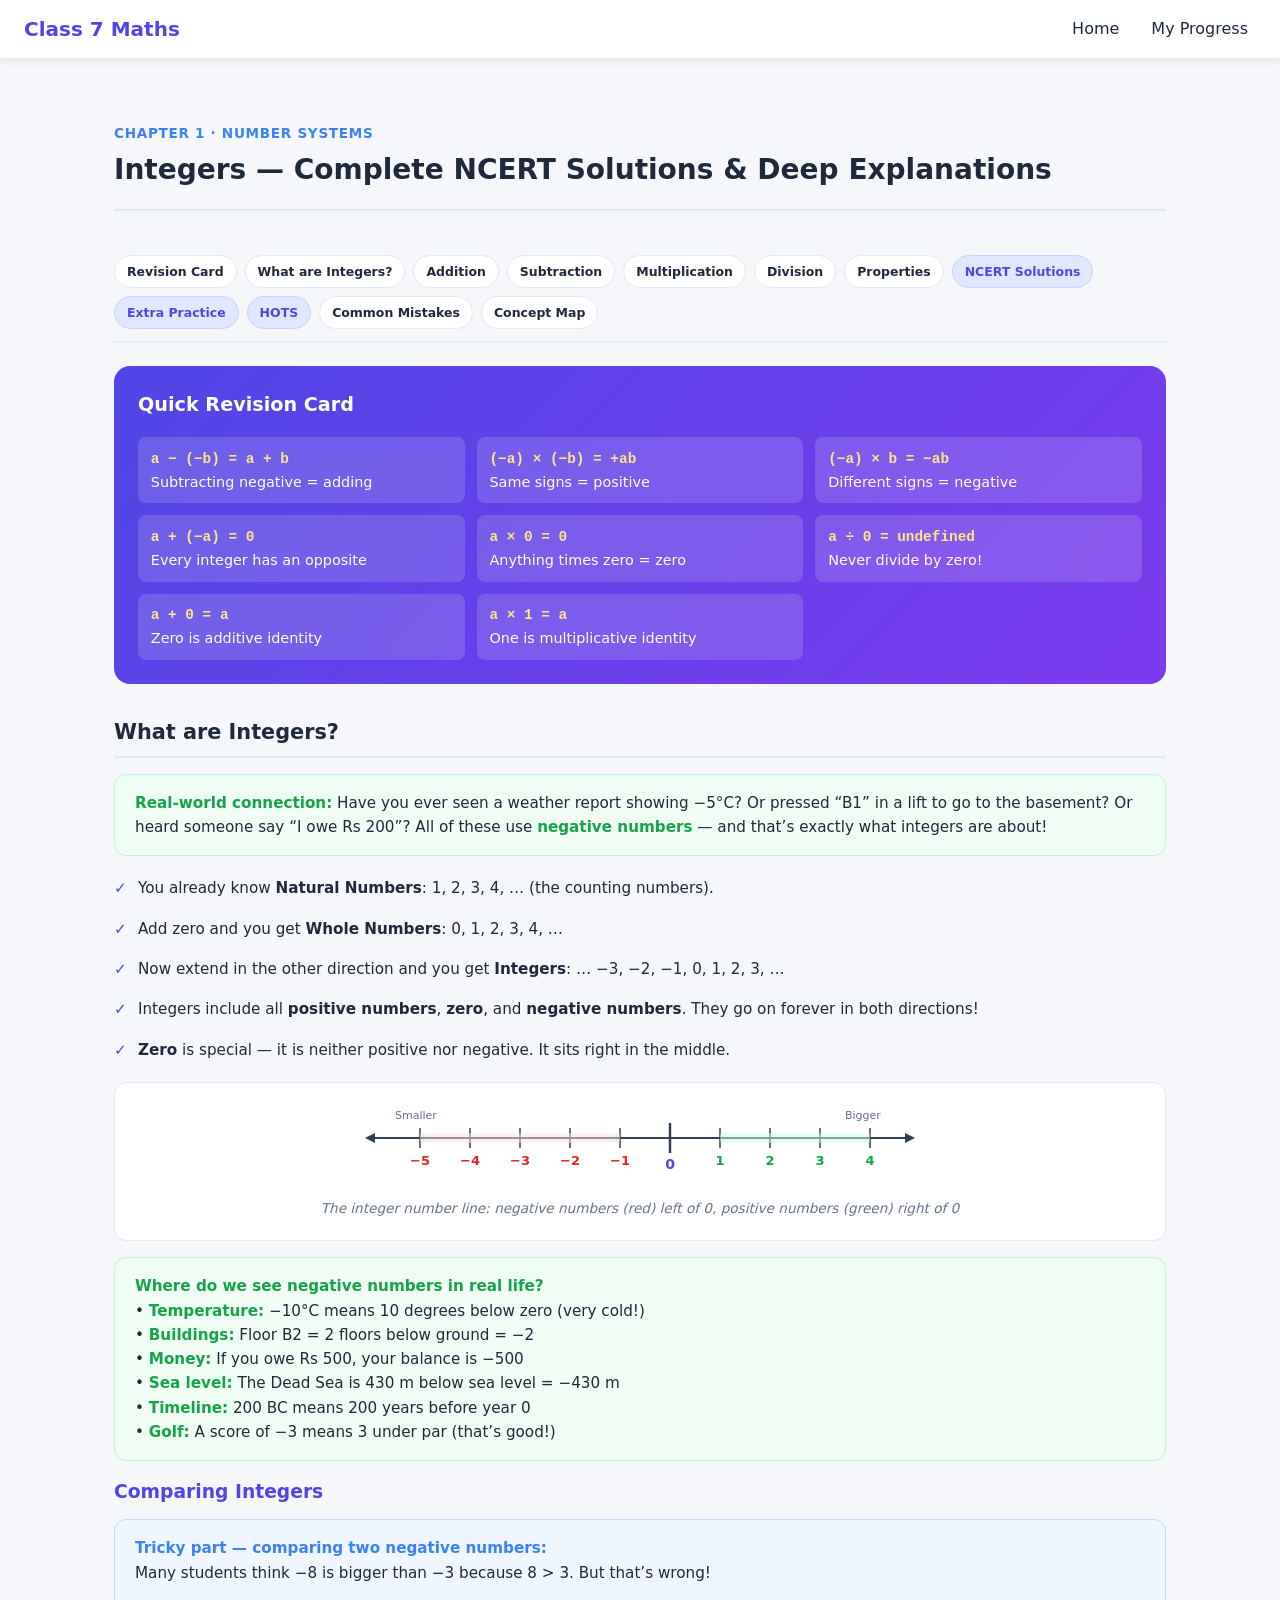
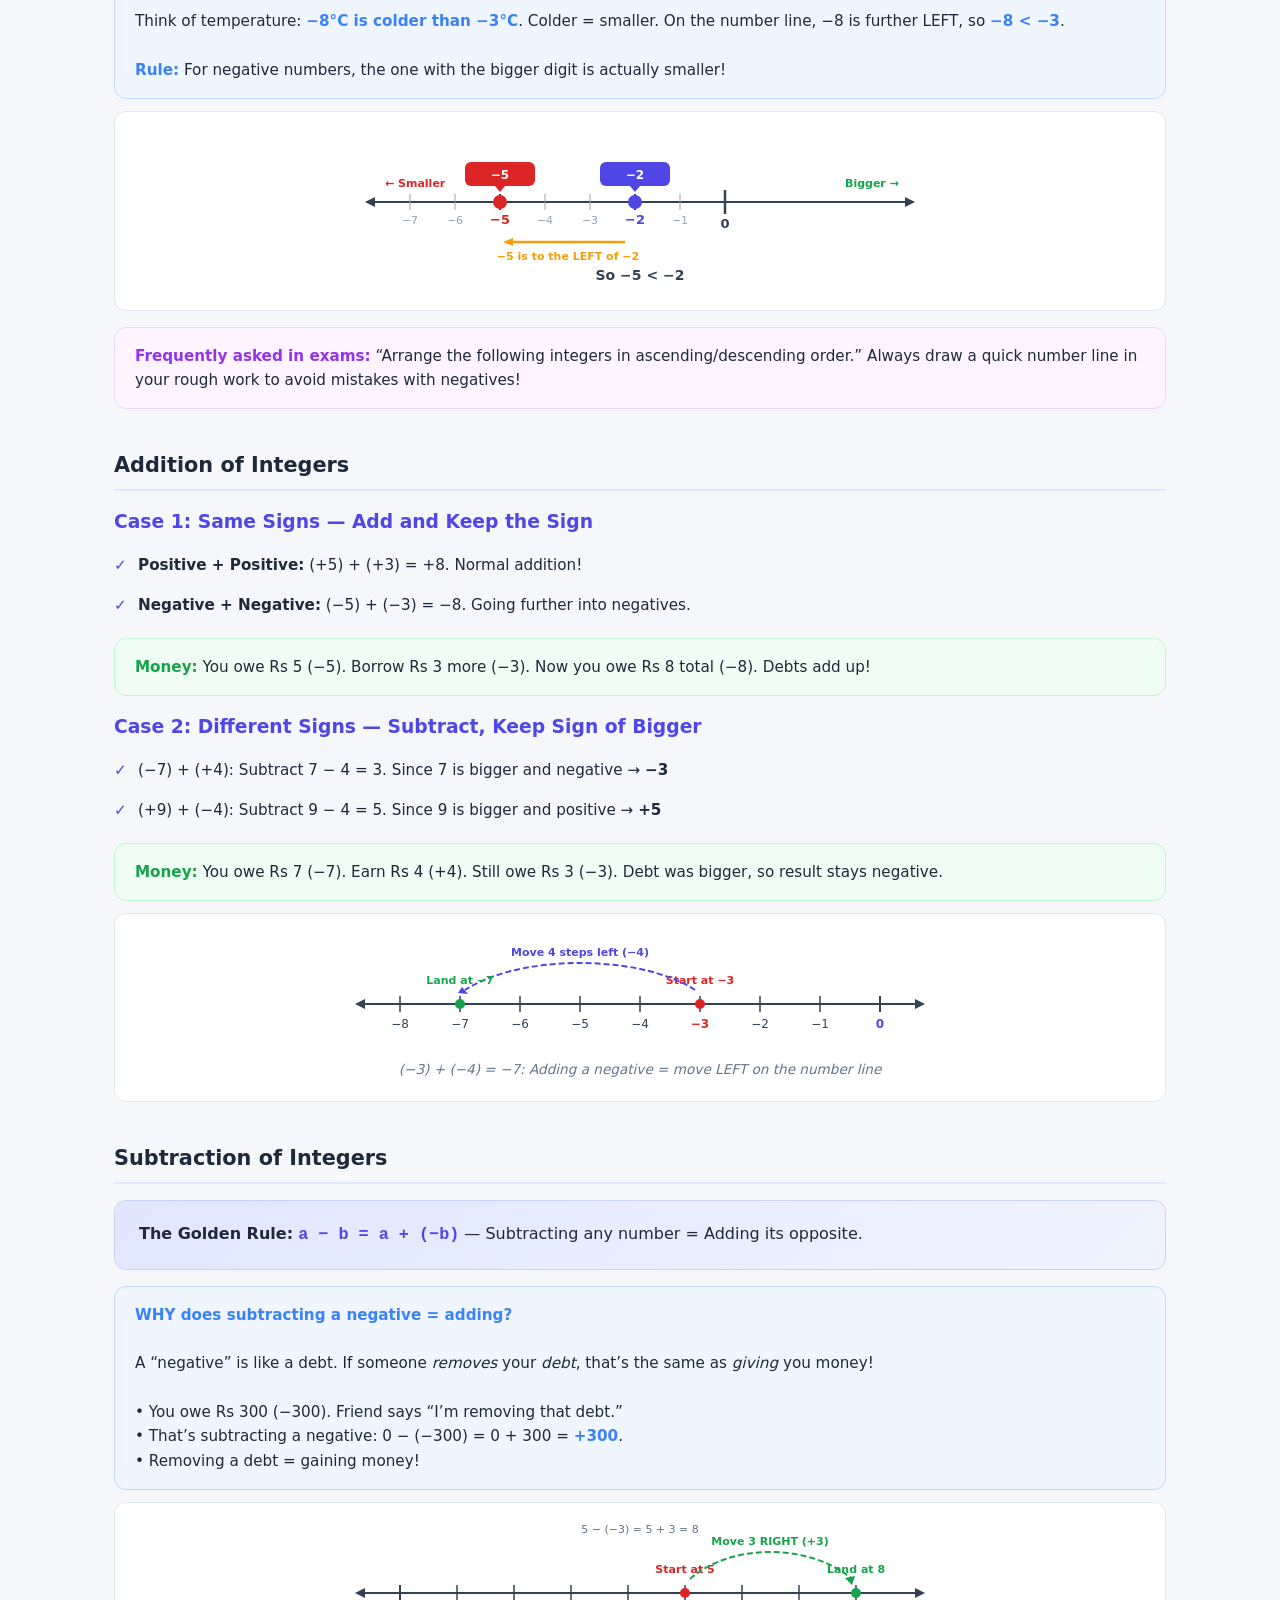
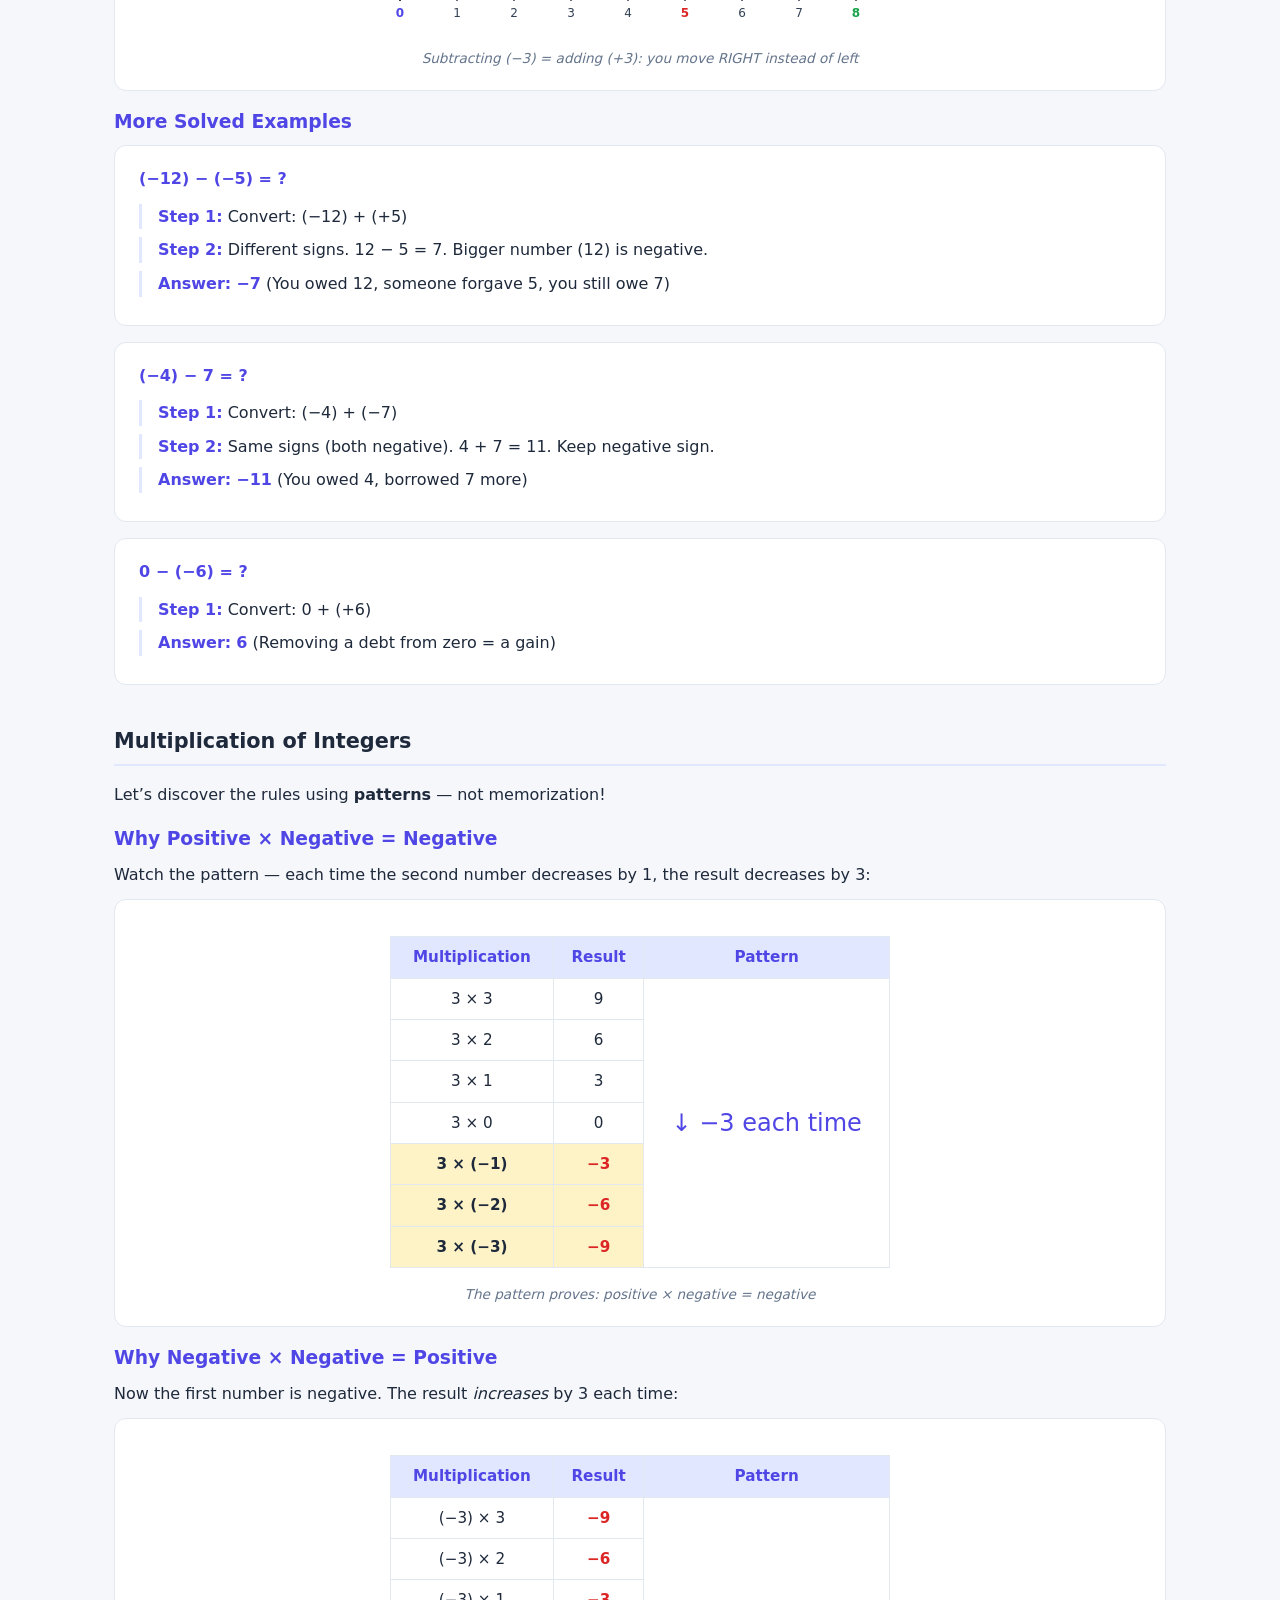
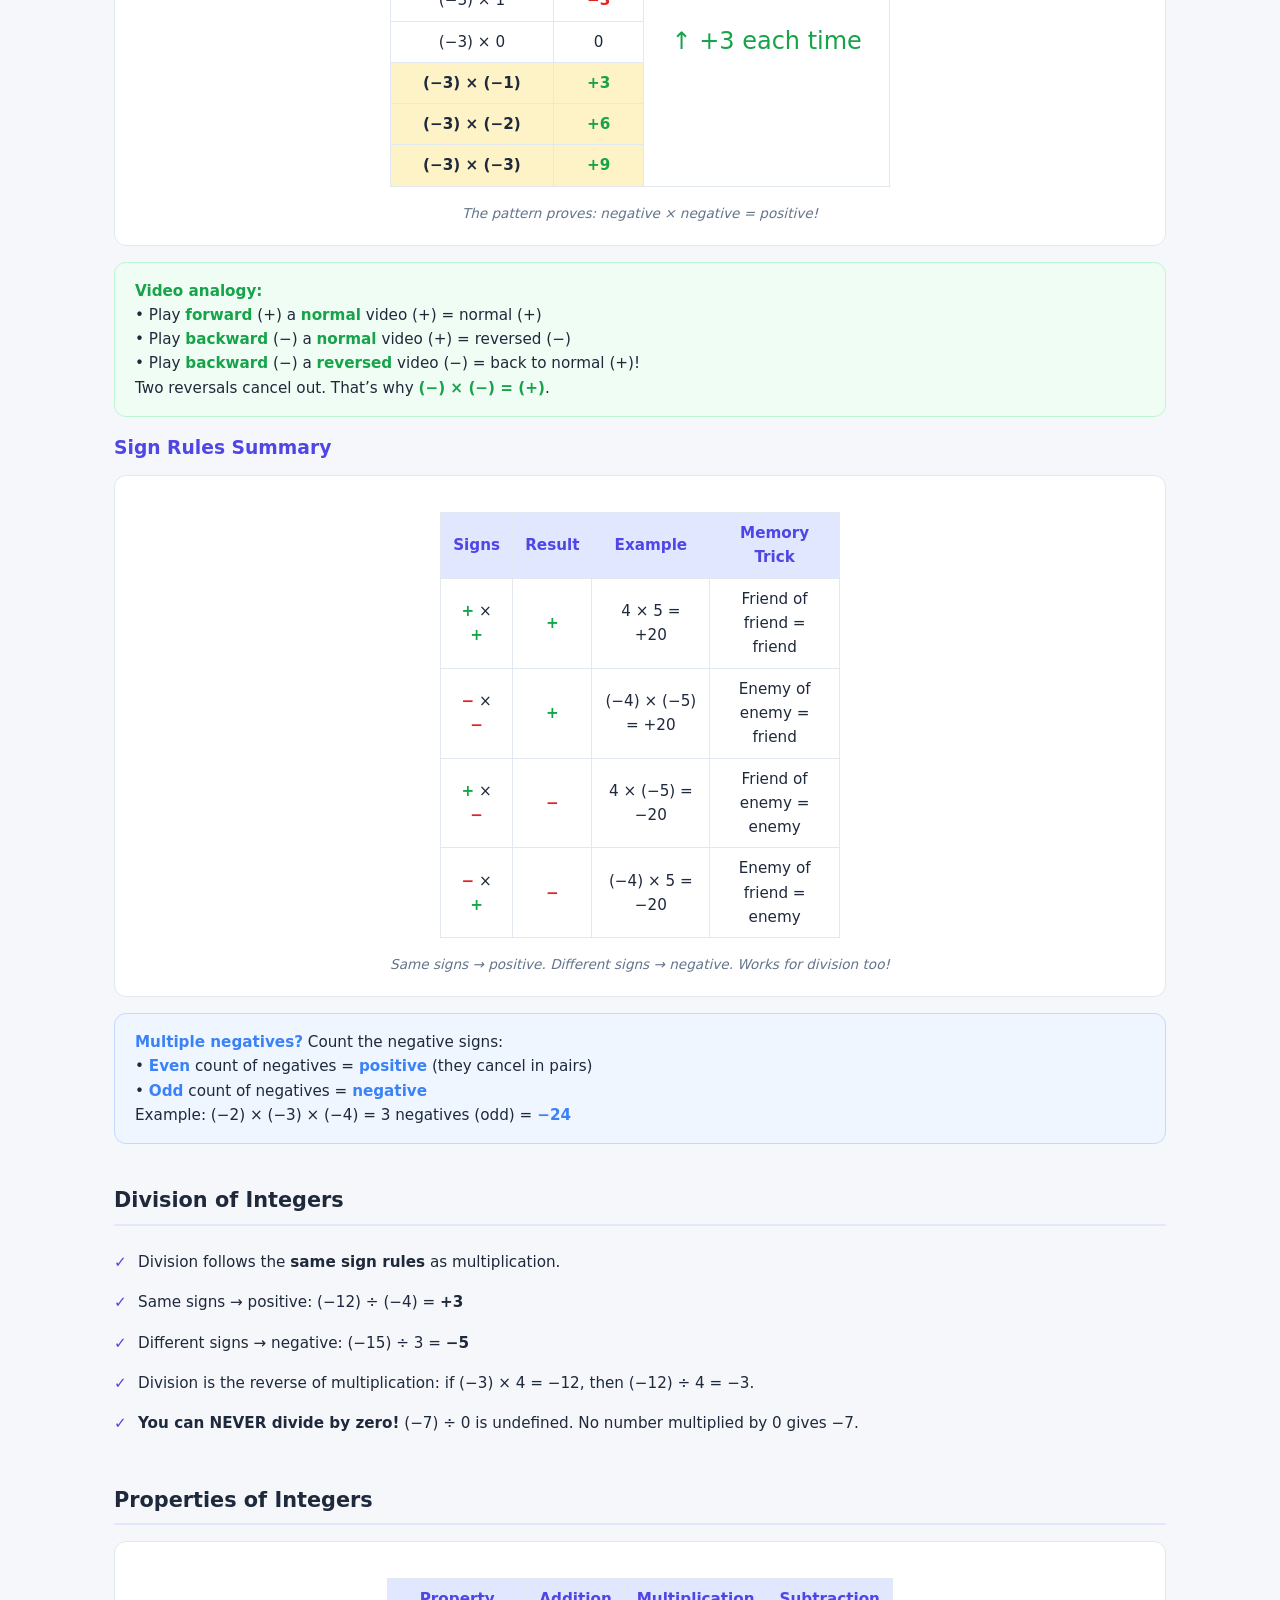
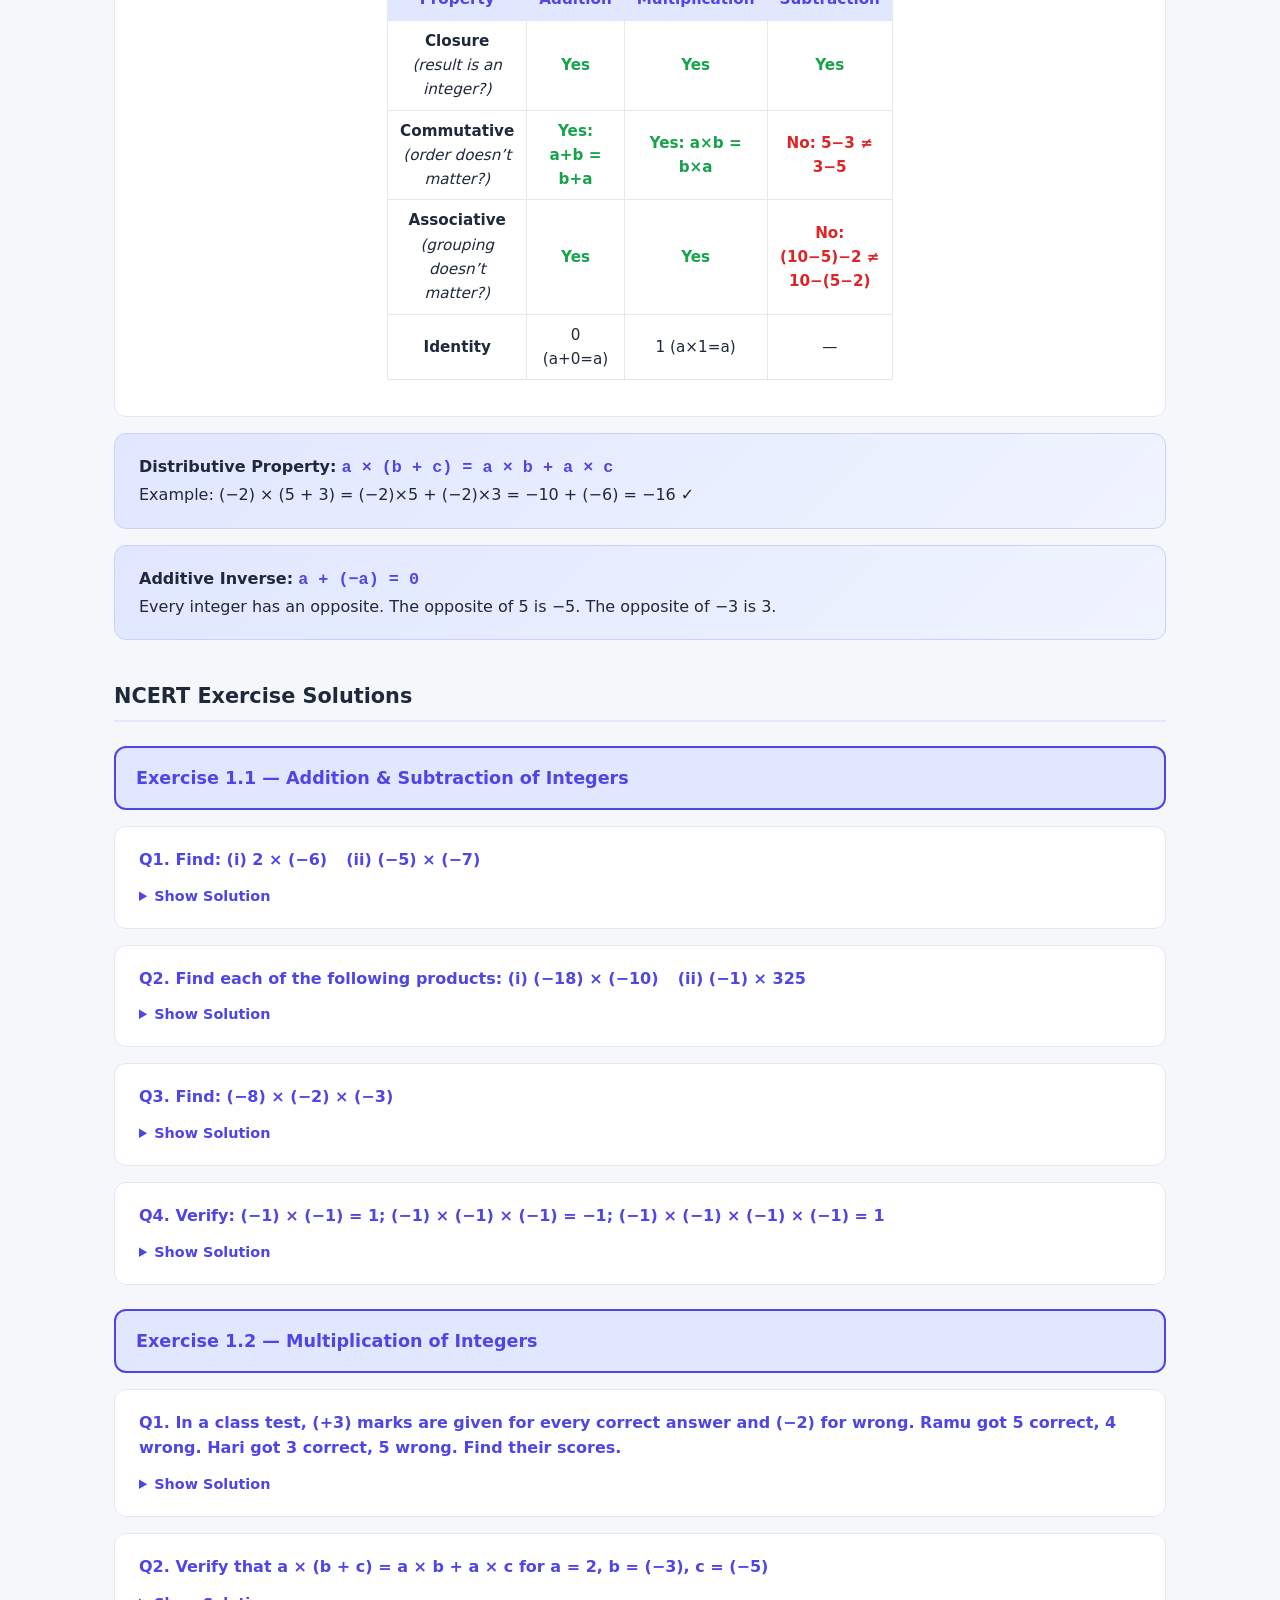
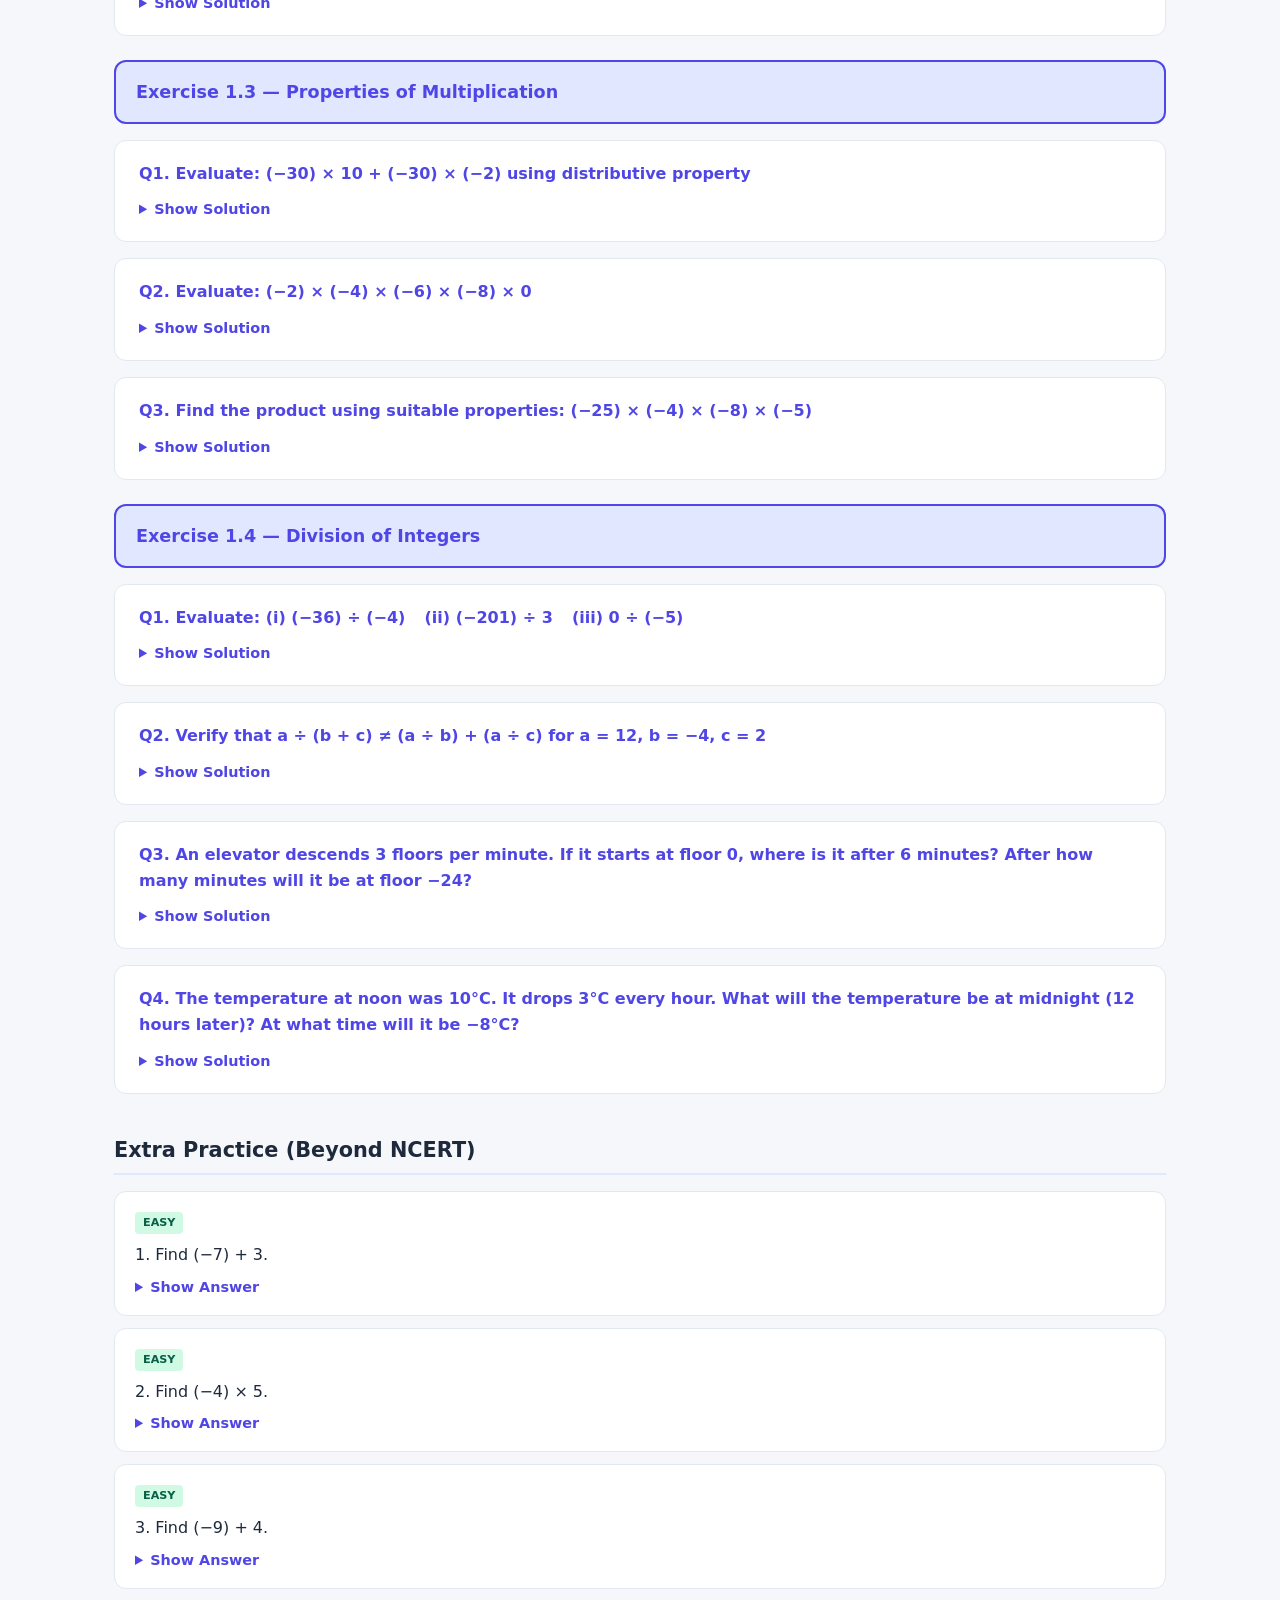
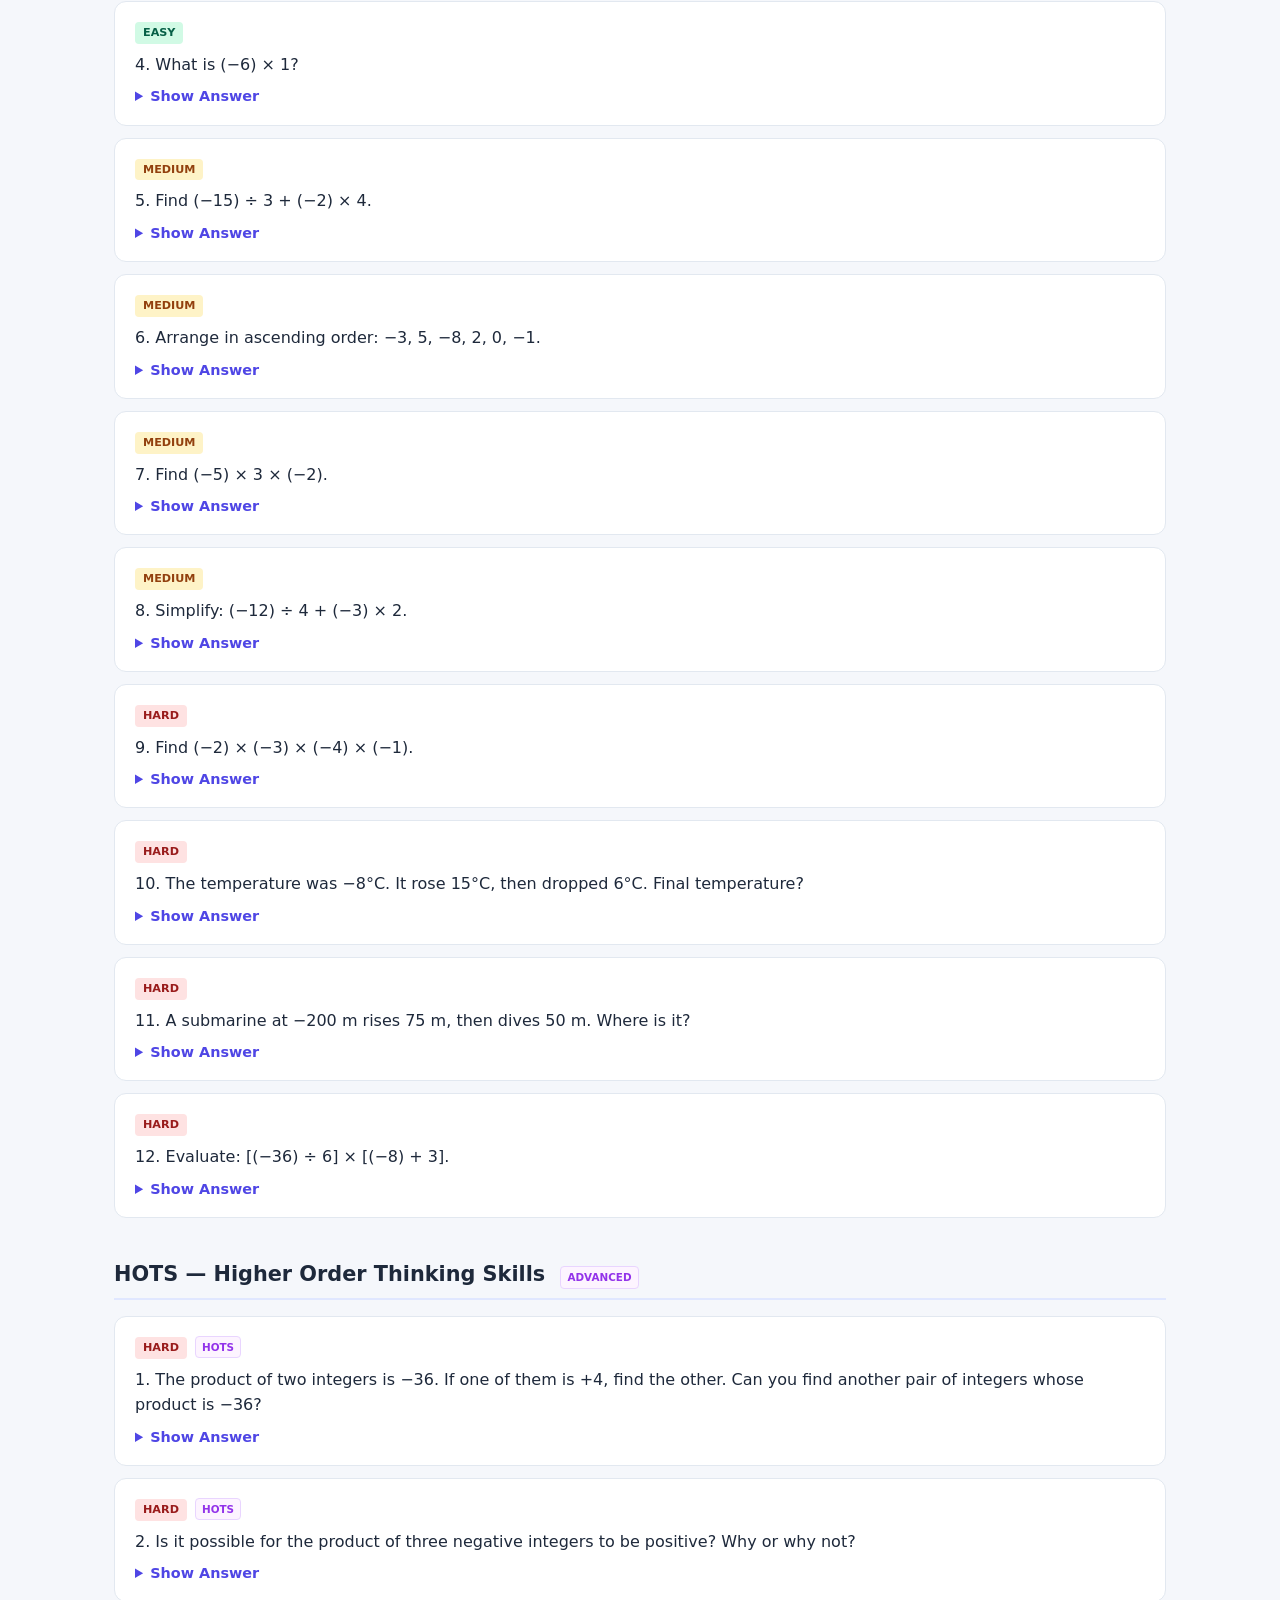
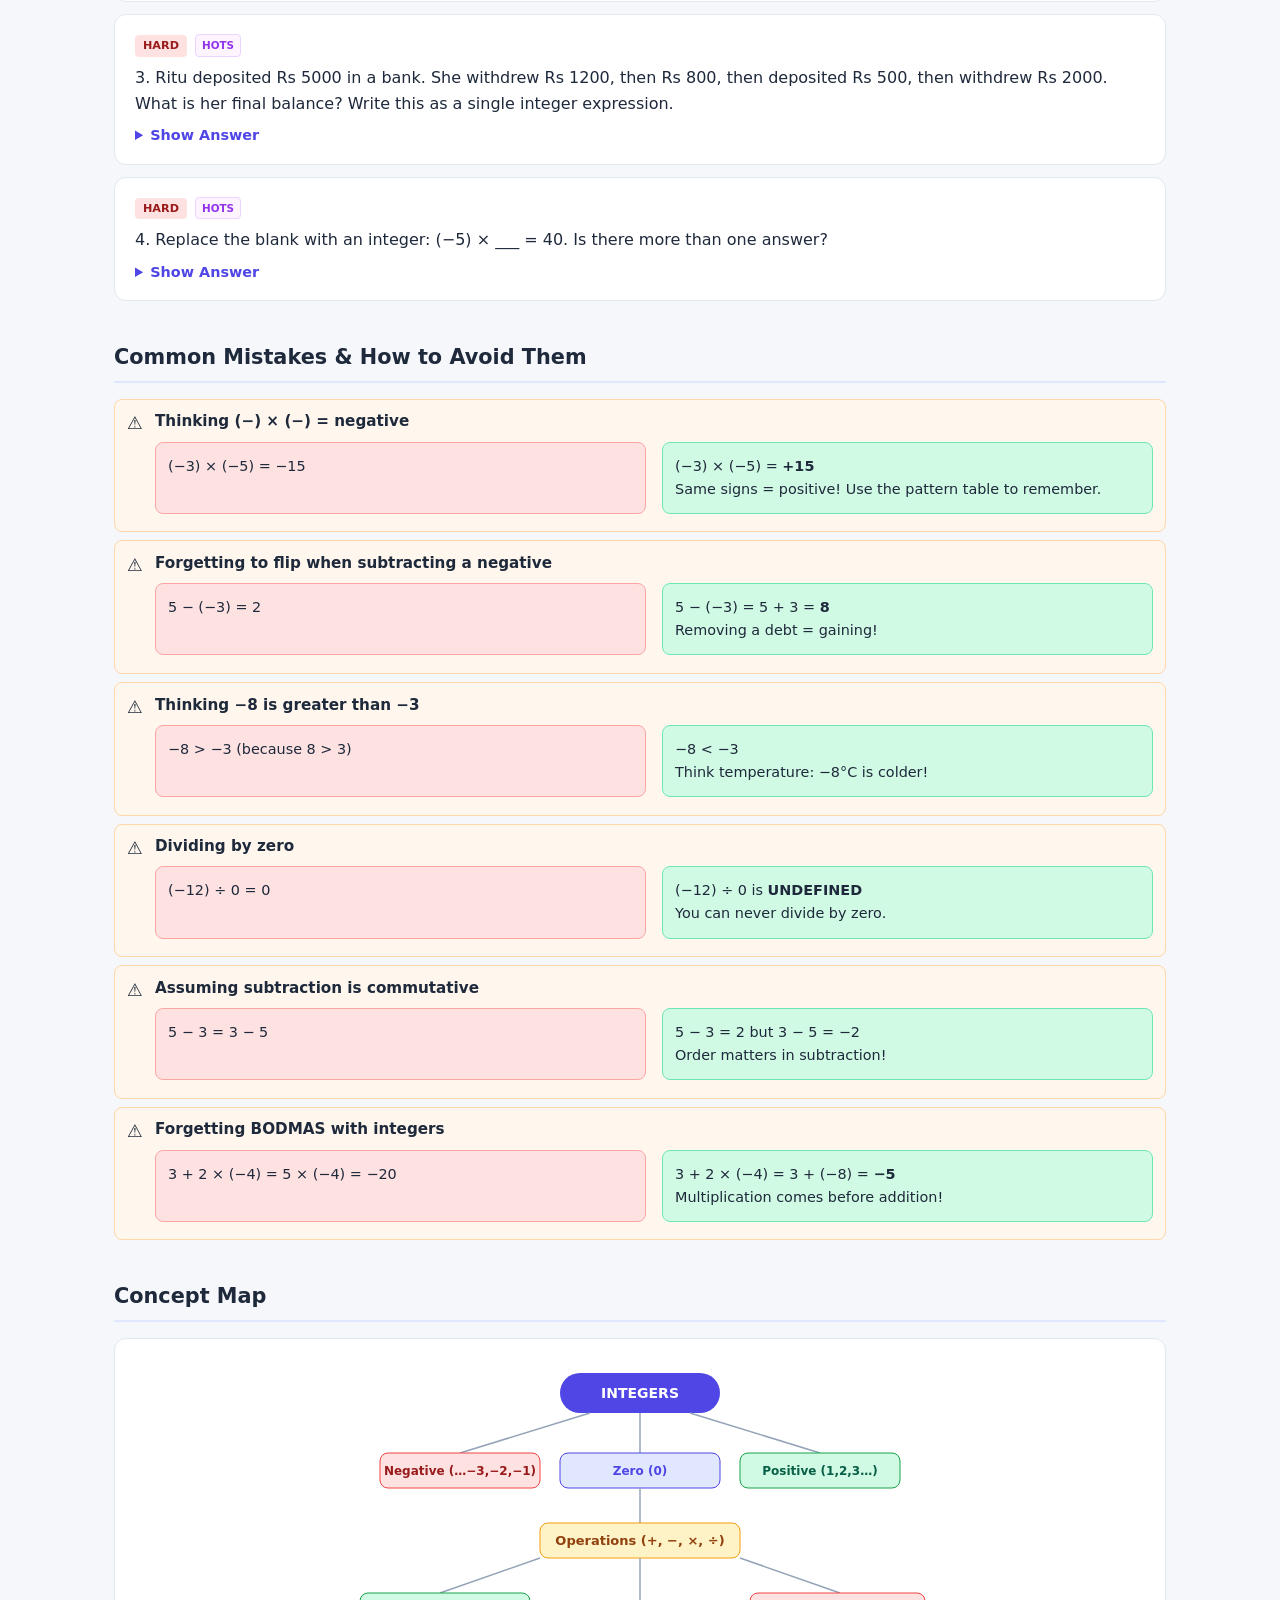
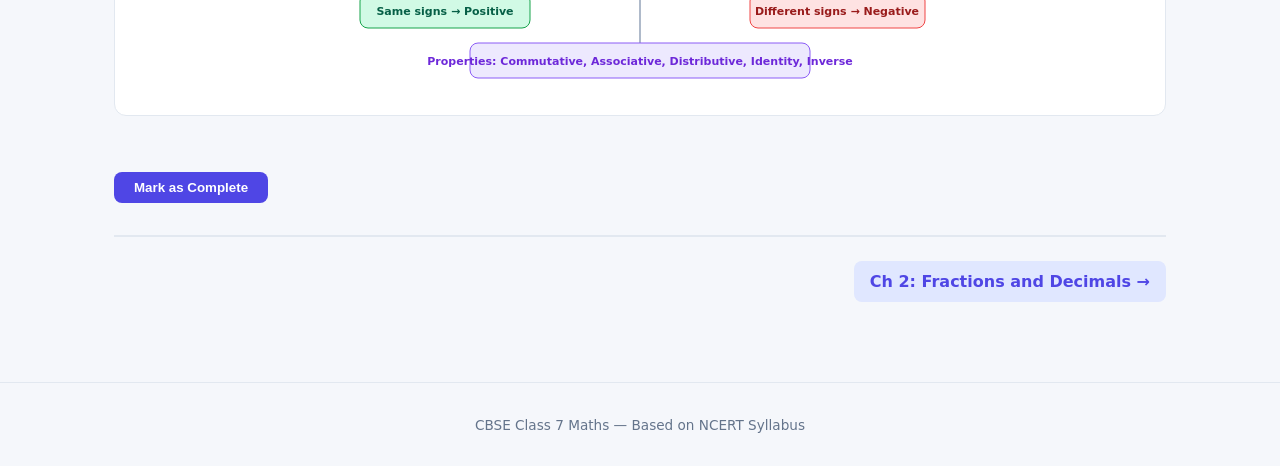
==== commit 71b14976: "feat: Add sticky topic navigation tiles for quick section jumping - Sticky nav bar with pill-shaped " ====
--- a/chapters/ch1.html
+++ b/chapters/ch1.html
@@ -52,8 +52,24 @@
     <h1>Integers &mdash; Complete NCERT Solutions &amp; Deep Explanations</h1>
   </div>
 
+  <!-- ===== TOPIC NAV ===== -->
+  <nav class="topic-nav">
+    <a href="#revision">Revision Card</a>
+    <a href="#what-are-integers">What are Integers?</a>
+    <a href="#addition">Addition</a>
+    <a href="#subtraction">Subtraction</a>
+    <a href="#multiplication">Multiplication</a>
+    <a href="#division">Division</a>
+    <a href="#properties">Properties</a>
+    <a href="#ncert-solutions" class="nav-exercise">NCERT Solutions</a>
+    <a href="#extra-practice" class="nav-exercise">Extra Practice</a>
+    <a href="#hots" class="nav-exercise">HOTS</a>
+    <a href="#mistakes">Common Mistakes</a>
+    <a href="#concept-map">Concept Map</a>
+  </nav>
+
   <!-- ===== QUICK REVISION CARD ===== -->
-  <div class="revision-card">
+  <div class="revision-card" id="revision">
     <h2>Quick Revision Card</h2>
     <div class="formula-grid">
       <div class="f-item"><code>a &minus; (&minus;b) = a + b</code><br>Subtracting negative = adding</div>
@@ -69,7 +85,7 @@
 
   <!-- ===== SECTION 1: What are Integers? ===== -->
   <div class="section">
-    <h2>What are Integers?</h2>
+    <h2 id="what-are-integers">What are Integers?</h2>
     <div class="real-world">
       <strong>Real-world connection:</strong> Have you ever seen a weather report showing &minus;5&deg;C? Or pressed &ldquo;B1&rdquo; in a lift to go to the basement? Or heard someone say &ldquo;I owe Rs 200&rdquo;? All of these use <strong>negative numbers</strong> &mdash; and that&rsquo;s exactly what integers are about!
     </div>
@@ -149,7 +165,7 @@
 
   <!-- ===== SECTION 2: Addition & Subtraction ===== -->
   <div class="section">
-    <h2>Addition of Integers</h2>
+    <h2 id="addition">Addition of Integers</h2>
 
     <h3 style="color:var(--primary);margin:1rem 0 .5rem">Case 1: Same Signs &mdash; Add and Keep the Sign</h3>
     <ul class="summary-list">
@@ -193,7 +209,7 @@
   </div>
 
   <div class="section">
-    <h2>Subtraction of Integers</h2>
+    <h2 id="subtraction">Subtraction of Integers</h2>
     <div class="formula-box">
       <strong>The Golden Rule:</strong> <code>a &minus; b = a + (&minus;b)</code> &mdash; Subtracting any number = Adding its opposite.
     </div>
@@ -248,7 +264,7 @@
 
   <!-- ===== SECTION 3: Multiplication ===== -->
   <div class="section">
-    <h2>Multiplication of Integers</h2>
+    <h2 id="multiplication">Multiplication of Integers</h2>
     <p>Let&rsquo;s discover the rules using <strong>patterns</strong> &mdash; not memorization!</p>
 
     <h3 style="color:var(--primary);margin:1rem 0 .5rem">Why Positive &times; Negative = Negative</h3>
@@ -312,7 +328,7 @@
   </div>
 
   <div class="section">
-    <h2>Division of Integers</h2>
+    <h2 id="division">Division of Integers</h2>
     <ul class="summary-list">
       <li>Division follows the <strong>same sign rules</strong> as multiplication.</li>
       <li>Same signs &rarr; positive: (&minus;12) &divide; (&minus;4) = <strong>+3</strong></li>
@@ -324,7 +340,7 @@
 
   <!-- ===== SECTION 4: Properties ===== -->
   <div class="section">
-    <h2>Properties of Integers</h2>
+    <h2 id="properties">Properties of Integers</h2>
     <figure class="diagram">
       <table class="sign-table">
         <tr><th>Property</th><th>Addition</th><th>Multiplication</th><th>Subtraction</th></tr>
@@ -346,7 +362,7 @@
 
   <!-- ===== NCERT EXERCISE SOLUTIONS ===== -->
   <div class="section">
-    <h2>NCERT Exercise Solutions</h2>
+    <h2 id="ncert-solutions">NCERT Exercise Solutions</h2>
 
     <div class="exercise-header">Exercise 1.1 &mdash; Addition &amp; Subtraction of Integers</div>
 
@@ -473,7 +489,7 @@
 
   <!-- ===== EXTRA PRACTICE ===== -->
   <div class="section">
-    <h2>Extra Practice (Beyond NCERT)</h2>
+    <h2 id="extra-practice">Extra Practice (Beyond NCERT)</h2>
 
     <div class="problem"><span class="difficulty easy">Easy</span>
       <p>1. Find (&minus;7) + 3.</p>
@@ -527,7 +543,7 @@
 
   <!-- ===== HOTS ===== -->
   <div class="section">
-    <h2>HOTS &mdash; Higher Order Thinking Skills <span class="hots-tag">Advanced</span></h2>
+    <h2 id="hots">HOTS &mdash; Higher Order Thinking Skills <span class="hots-tag">Advanced</span></h2>
 
     <div class="problem"><span class="difficulty hard">Hard</span><span class="hots-tag">HOTS</span>
       <p>1. The product of two integers is &minus;36. If one of them is +4, find the other. Can you find another pair of integers whose product is &minus;36?</p>
@@ -549,7 +565,7 @@
 
   <!-- ===== COMMON MISTAKES ===== -->
   <div class="section">
-    <h2>Common Mistakes &amp; How to Avoid Them</h2>
+    <h2 id="mistakes">Common Mistakes &amp; How to Avoid Them</h2>
     <ul class="mistakes-list">
       <li><strong>Thinking (&minus;) &times; (&minus;) = negative</strong>
         <div class="wrong-right">
@@ -592,7 +608,7 @@
 
   <!-- ===== CONCEPT MAP ===== -->
   <div class="section">
-    <h2>Concept Map</h2>
+    <h2 id="concept-map">Concept Map</h2>
     <div class="concept-map">
       <svg viewBox="0 0 600 320" width="600" height="320" xmlns="http://www.w3.org/2000/svg">
         <!-- Center node -->
--- a/css/style.css
+++ b/css/style.css
@@ -10,6 +10,7 @@
   --meas:#ef4444;--meas-light:#fee2e2;
   --radius:12px;--shadow:0 2px 8px rgba(0,0,0,.08);
 }
+html{scroll-behavior:smooth;scroll-padding-top:110px}
 body{font-family:'Segoe UI',system-ui,-apple-system,sans-serif;background:var(--bg);color:var(--text);line-height:1.6}
 a{color:var(--primary);text-decoration:none}
 img{max-width:100%}
@@ -119,6 +120,14 @@
 .chapter-nav a{padding:.5rem 1rem;border-radius:8px;font-weight:600;background:var(--primary-light);color:var(--primary);transition:background .2s}
 .chapter-nav a:hover{background:var(--primary);color:#fff}
 
+/* ===== Topic Nav (in-page TOC) ===== */
+.topic-nav{display:flex;flex-wrap:wrap;gap:.5rem;padding:.75rem 0;margin-bottom:1.5rem;border-bottom:1px solid #e2e8f0;position:sticky;top:52px;background:var(--bg);z-index:50}
+.topic-nav a{display:inline-block;padding:.35rem .75rem;border-radius:20px;font-size:.78rem;font-weight:600;background:var(--card-bg);border:1px solid #e2e8f0;color:var(--text);transition:all .2s;white-space:nowrap;text-decoration:none}
+.topic-nav a:hover,.topic-nav a:focus{background:var(--primary);color:#fff;border-color:var(--primary)}
+.topic-nav a.nav-exercise{background:var(--primary-light);color:var(--primary);border-color:#c7d2fe}
+.topic-nav a.nav-exercise:hover{background:var(--primary);color:#fff}
+@media(max-width:640px){.topic-nav{top:0;gap:.35rem;padding:.5rem 0}.topic-nav a{font-size:.7rem;padding:.25rem .5rem}}
+
 /* ===== Diagrams ===== */
 .diagram{background:#fff;border:1px solid #e2e8f0;border-radius:var(--radius);padding:1.25rem;margin:.75rem 0 1rem;text-align:center;overflow-x:auto}
 .diagram svg{max-width:100%;height:auto}
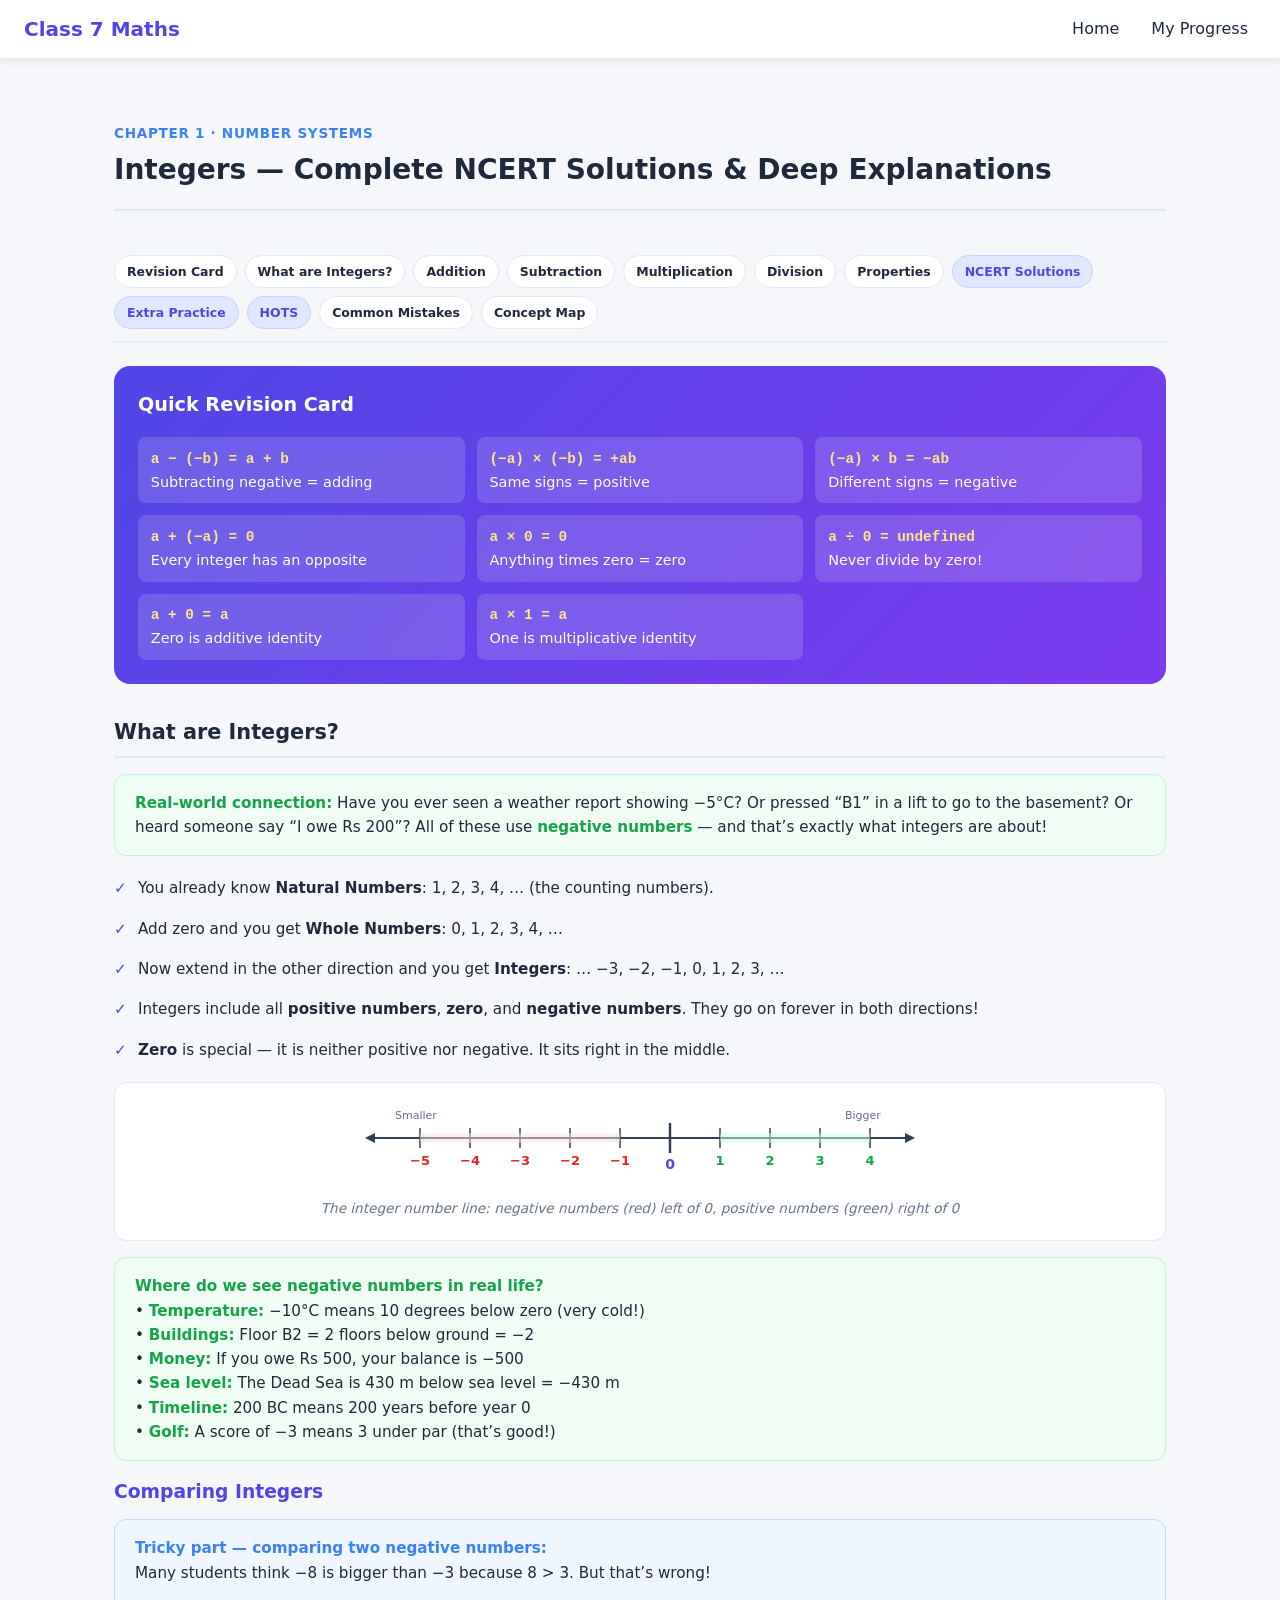
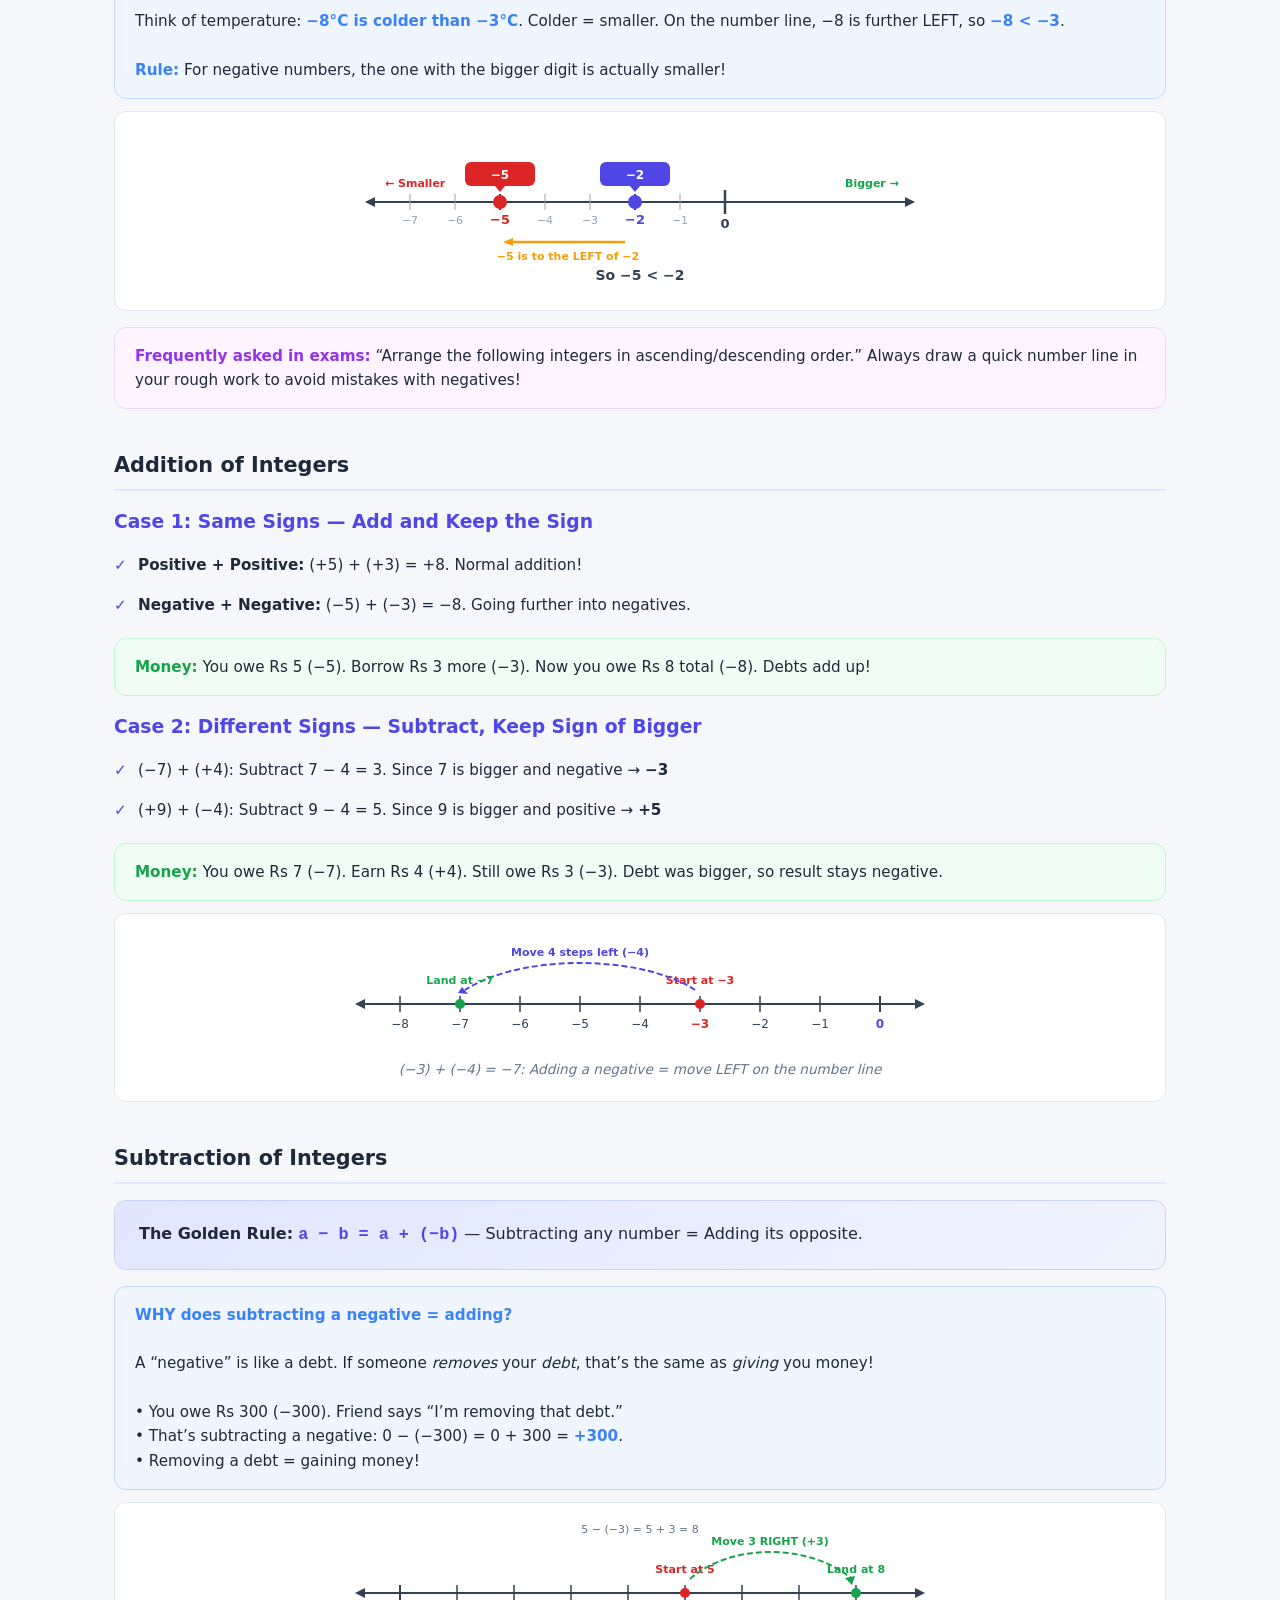
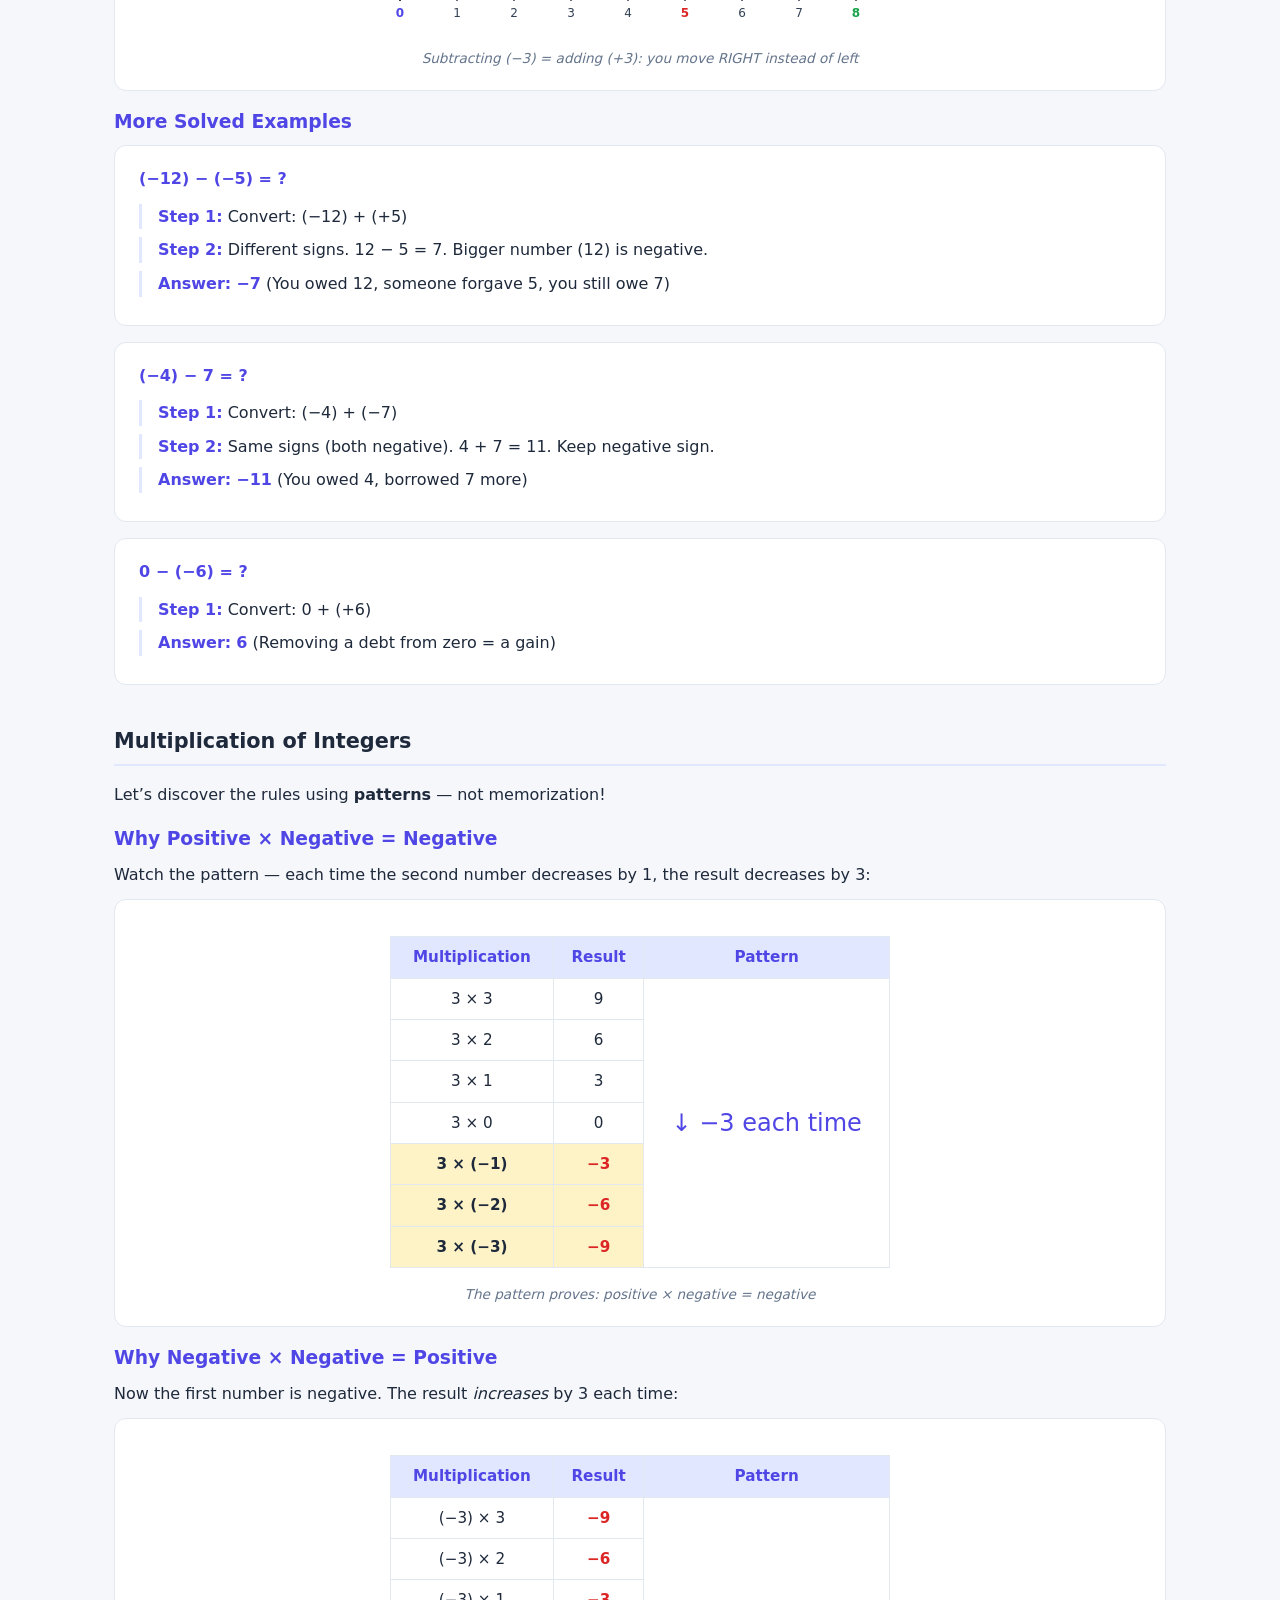
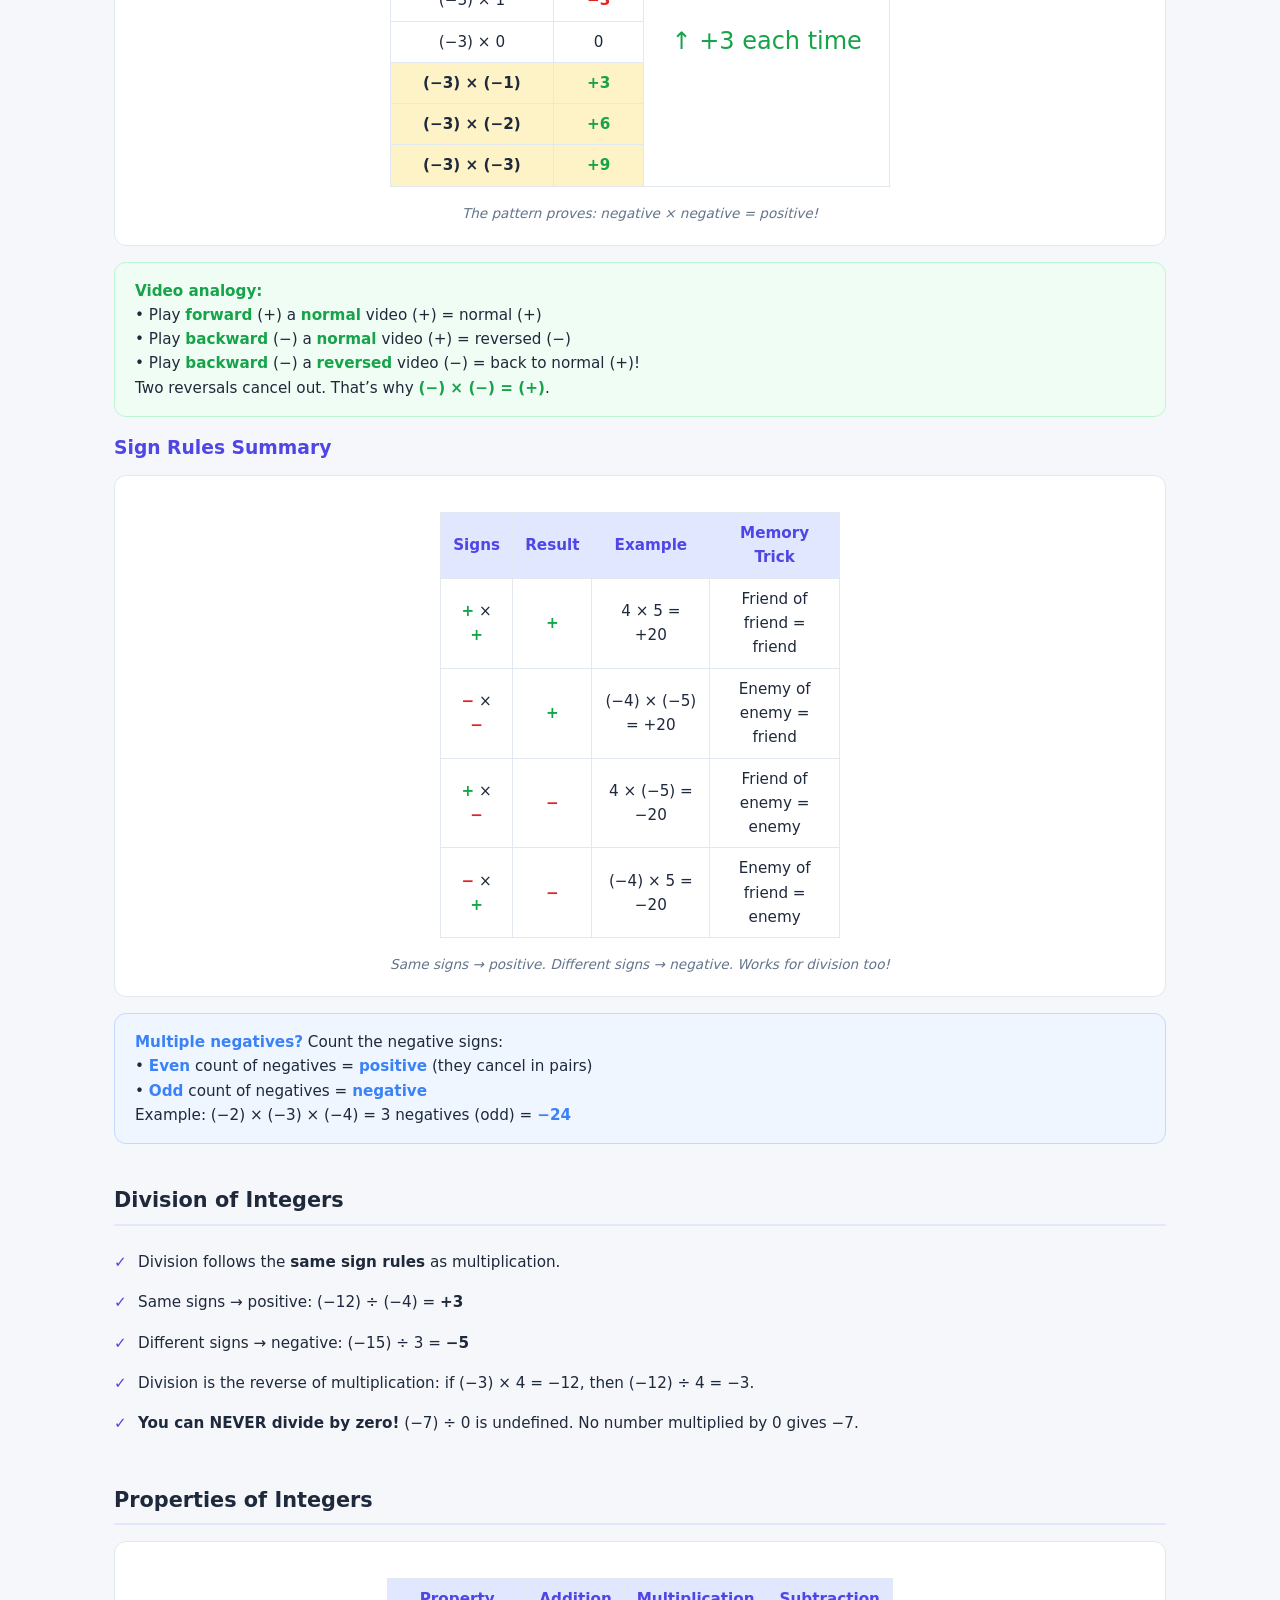
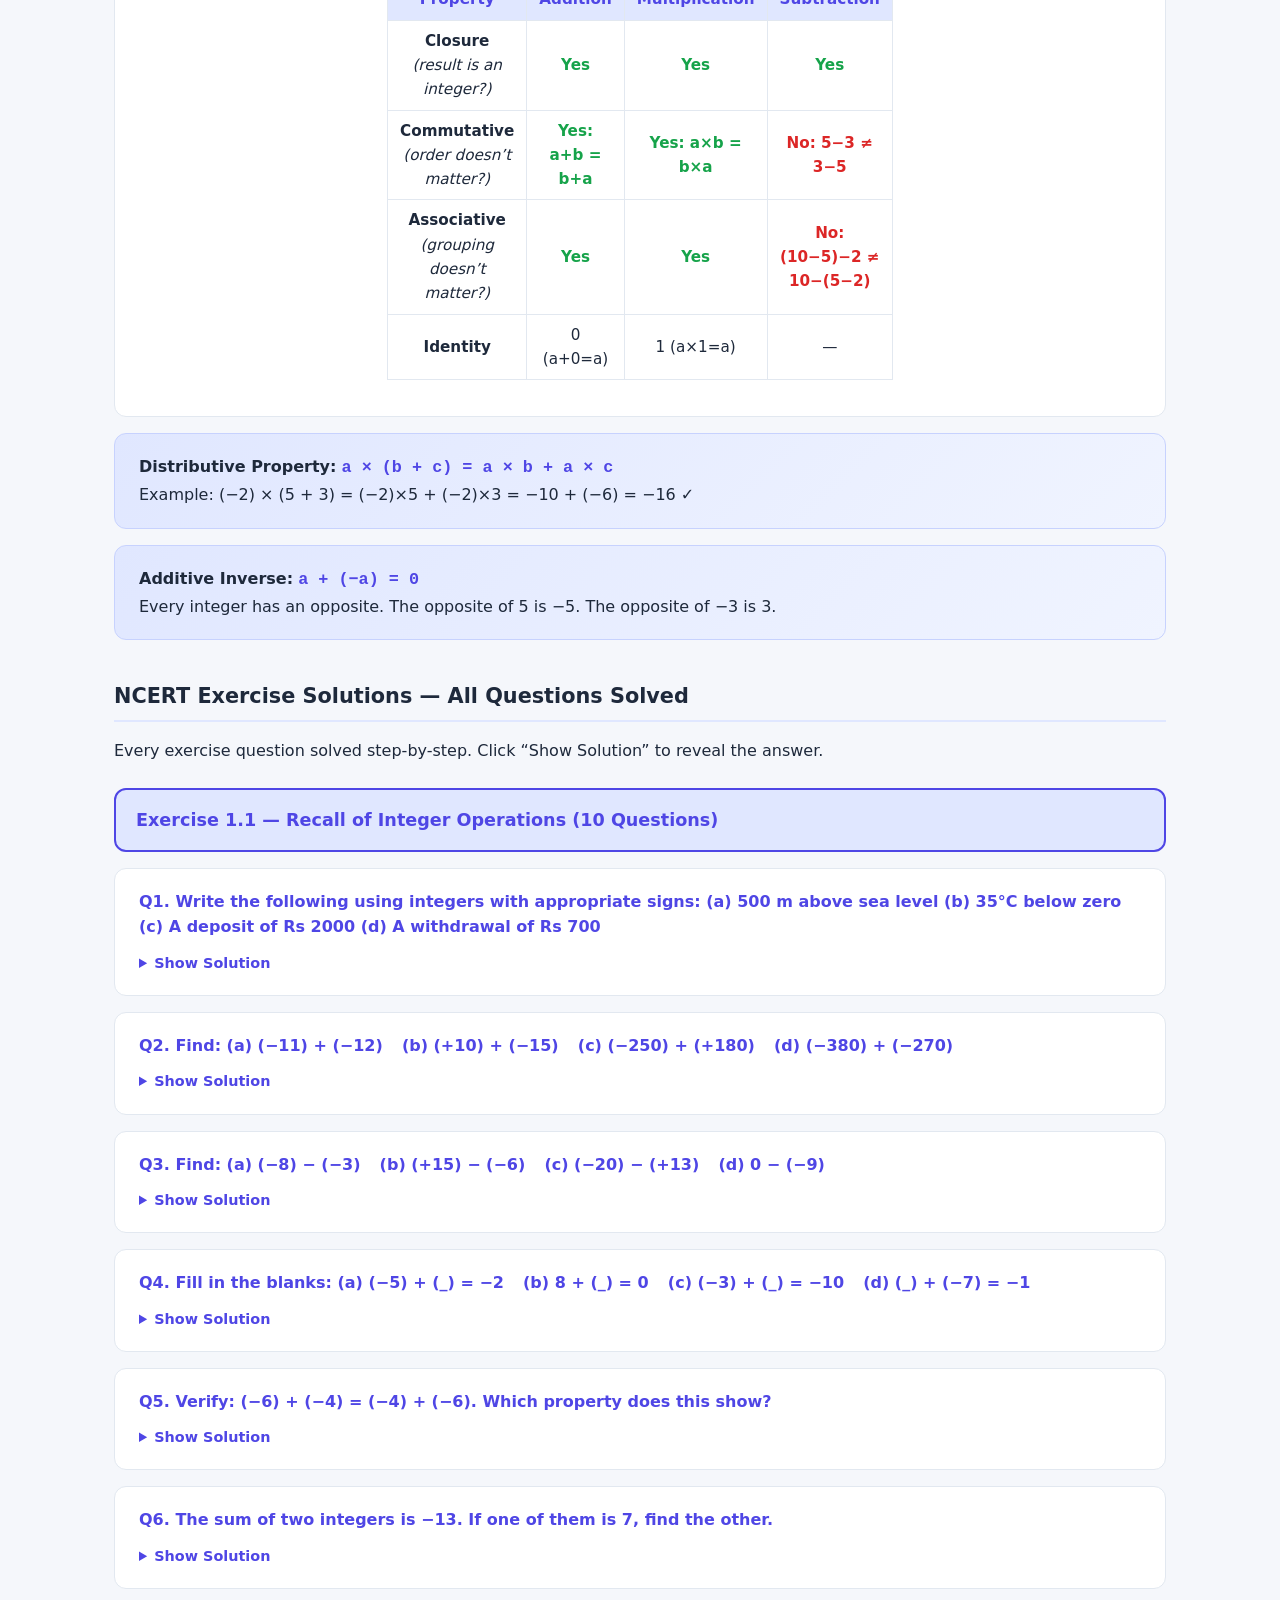
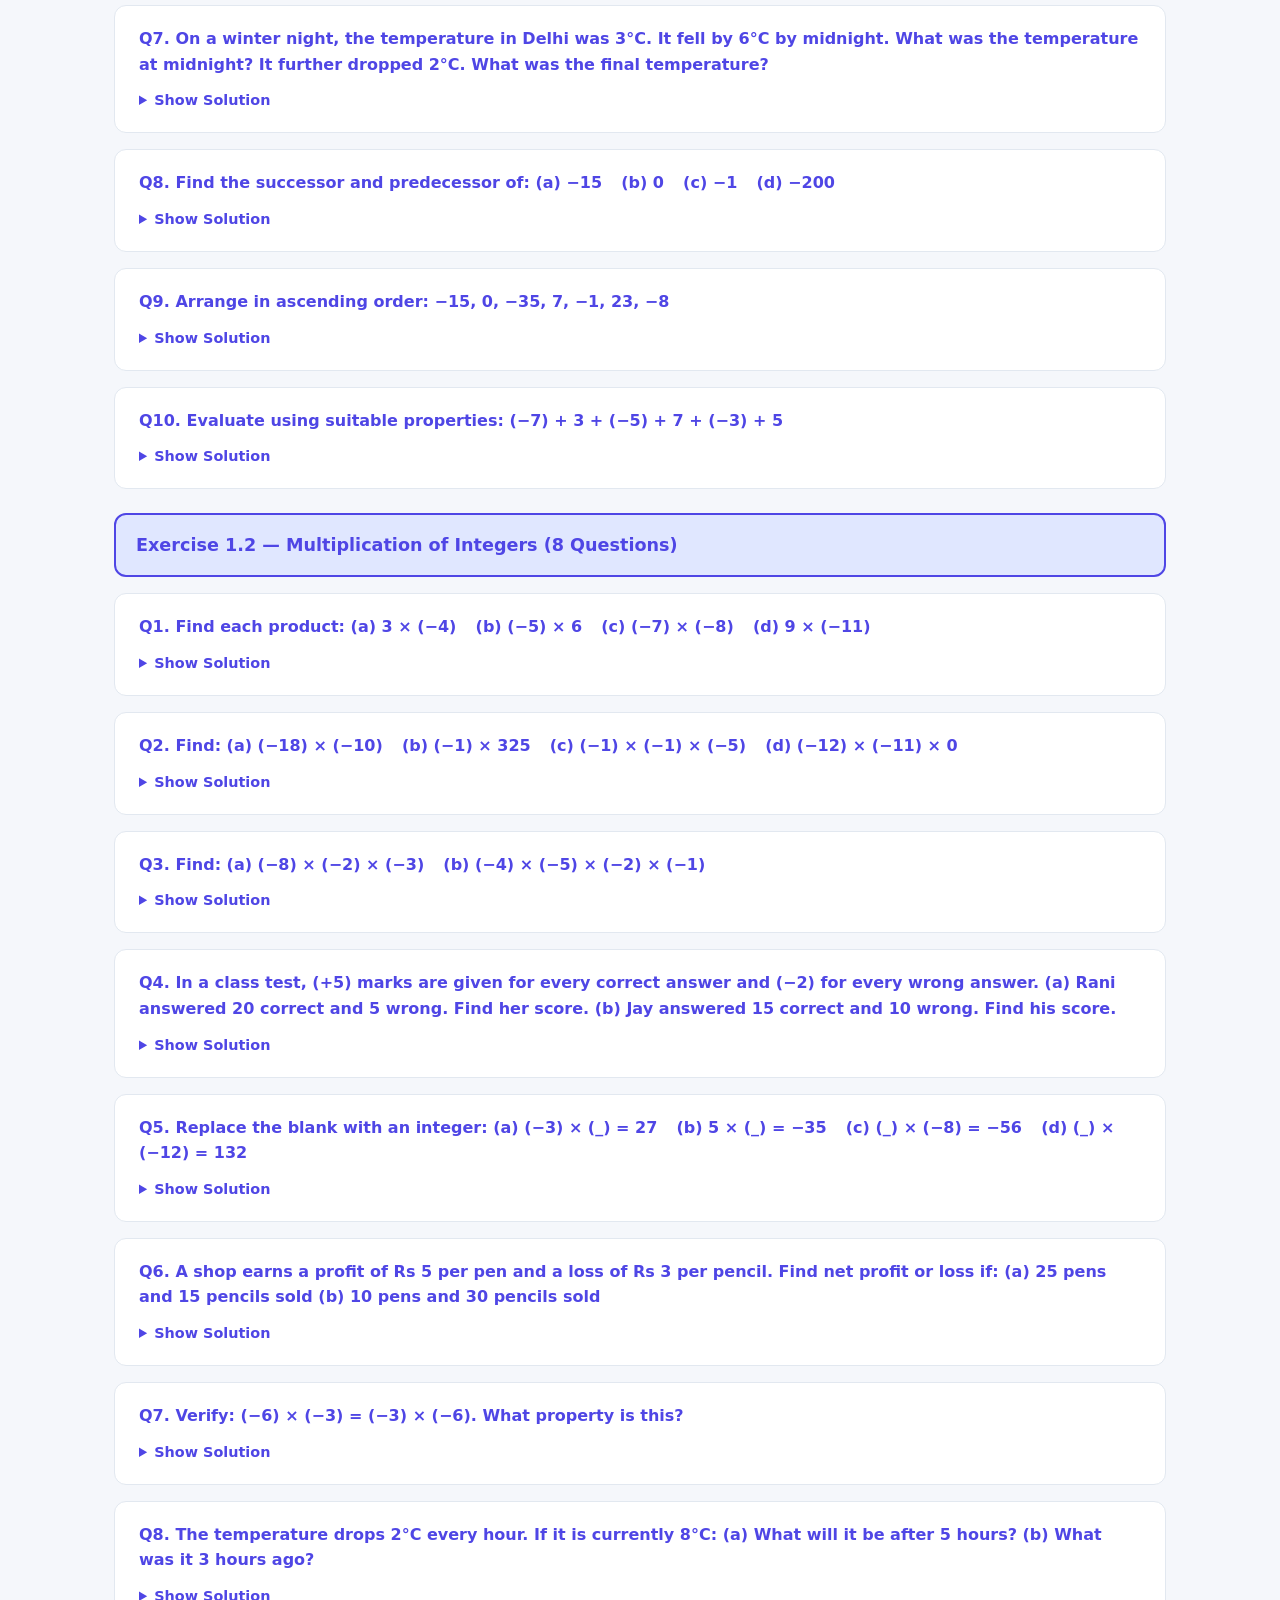
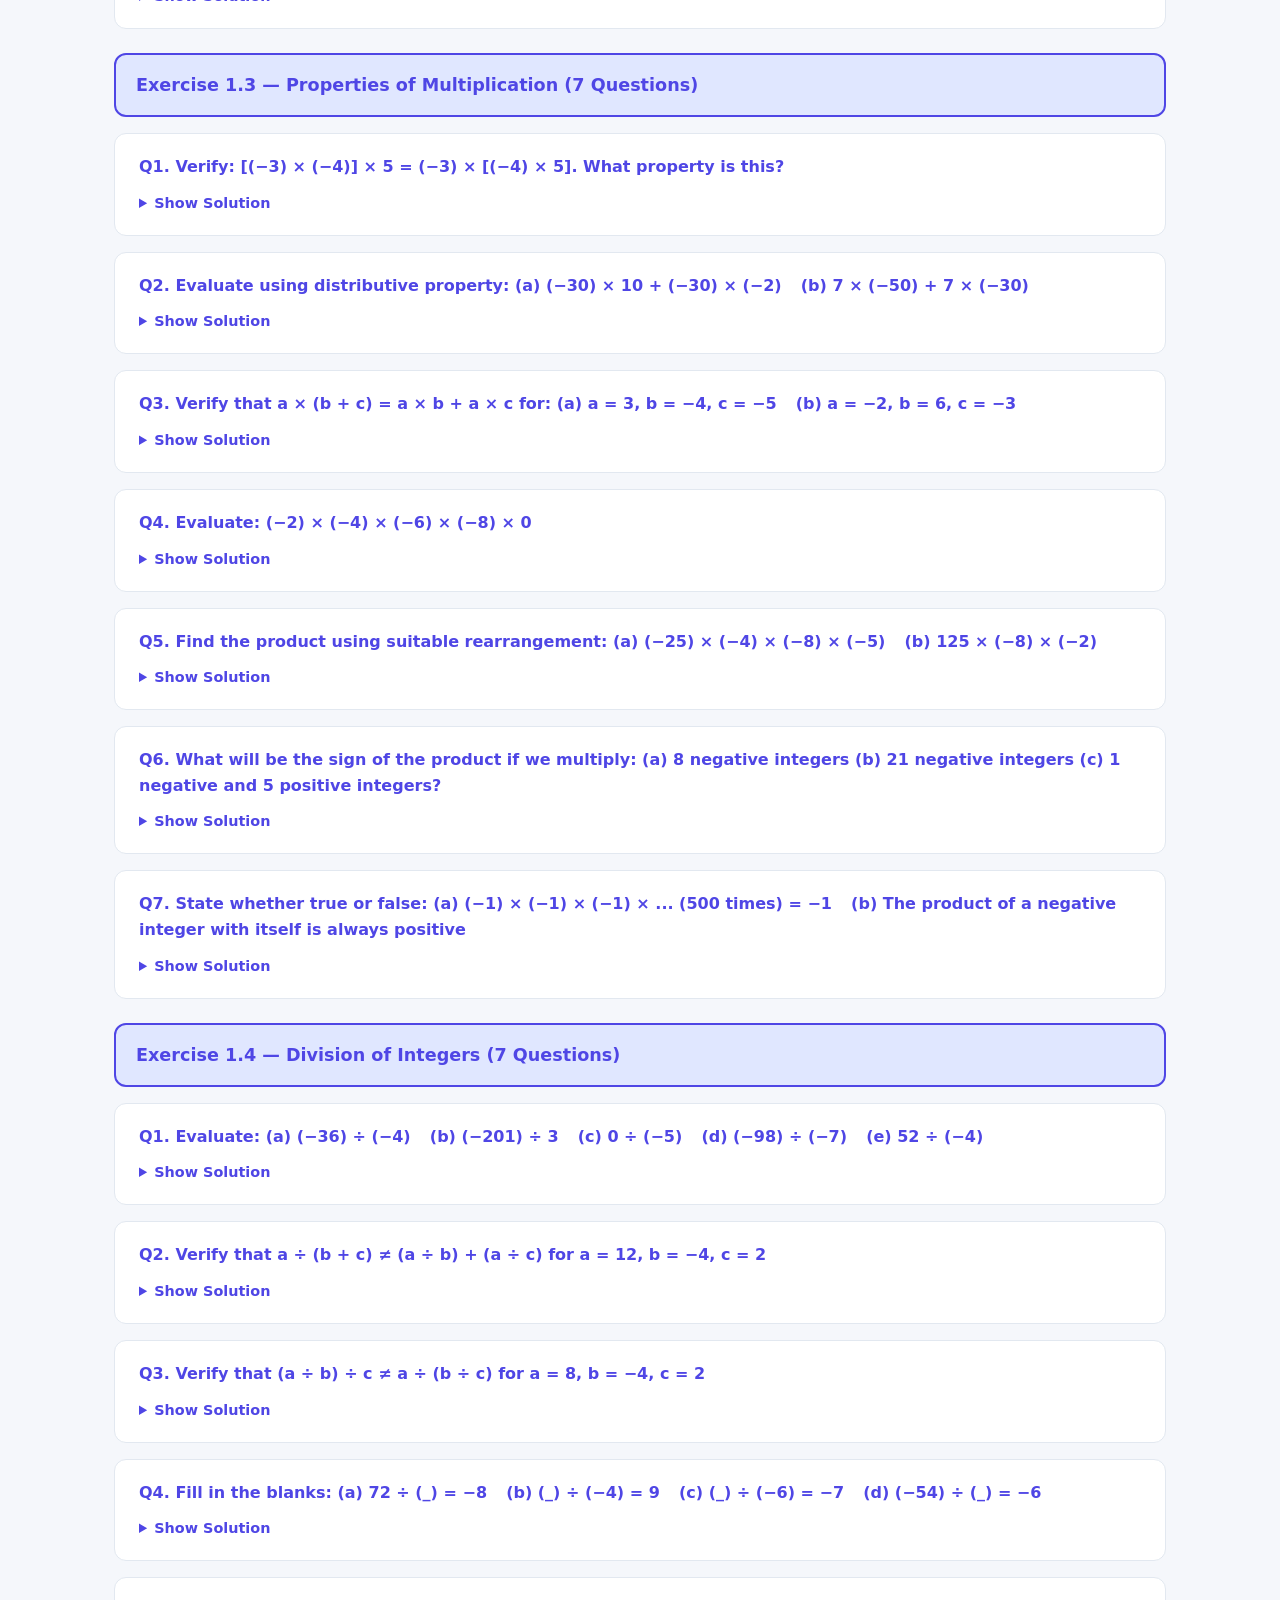
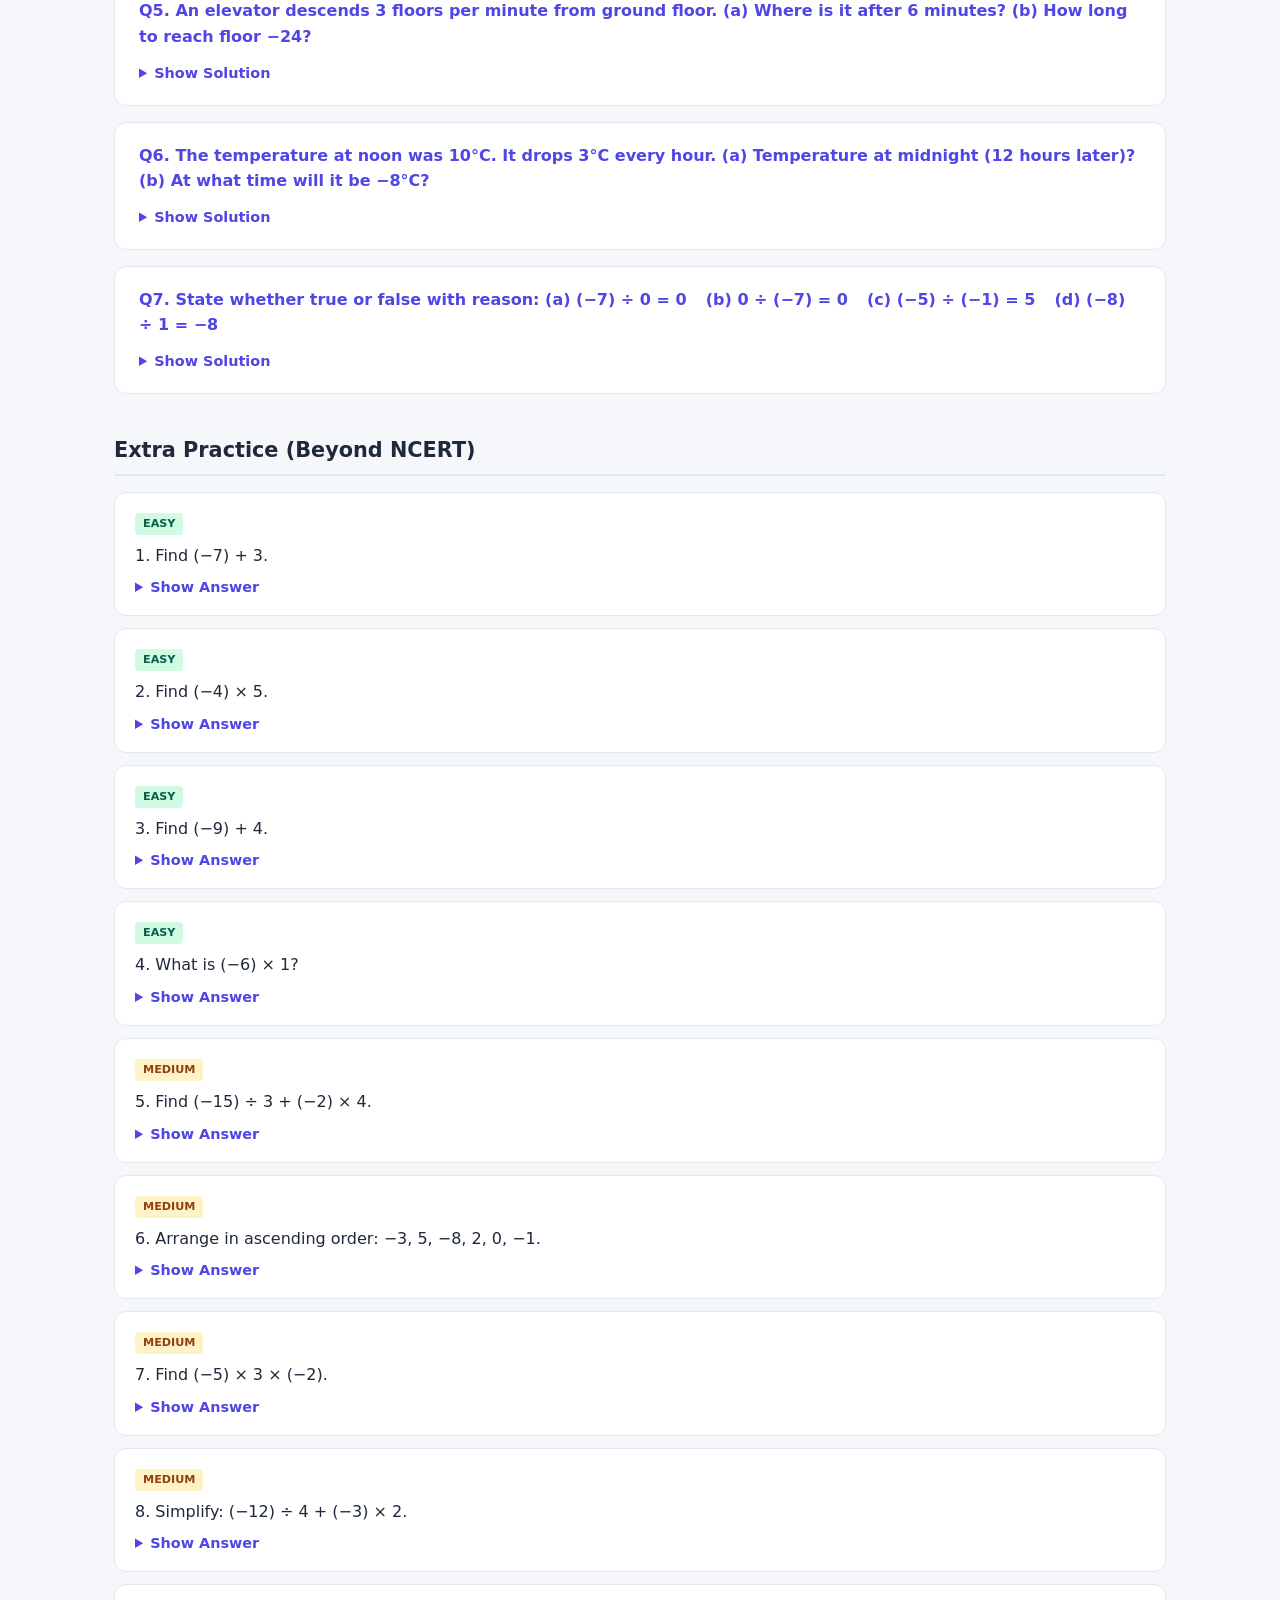
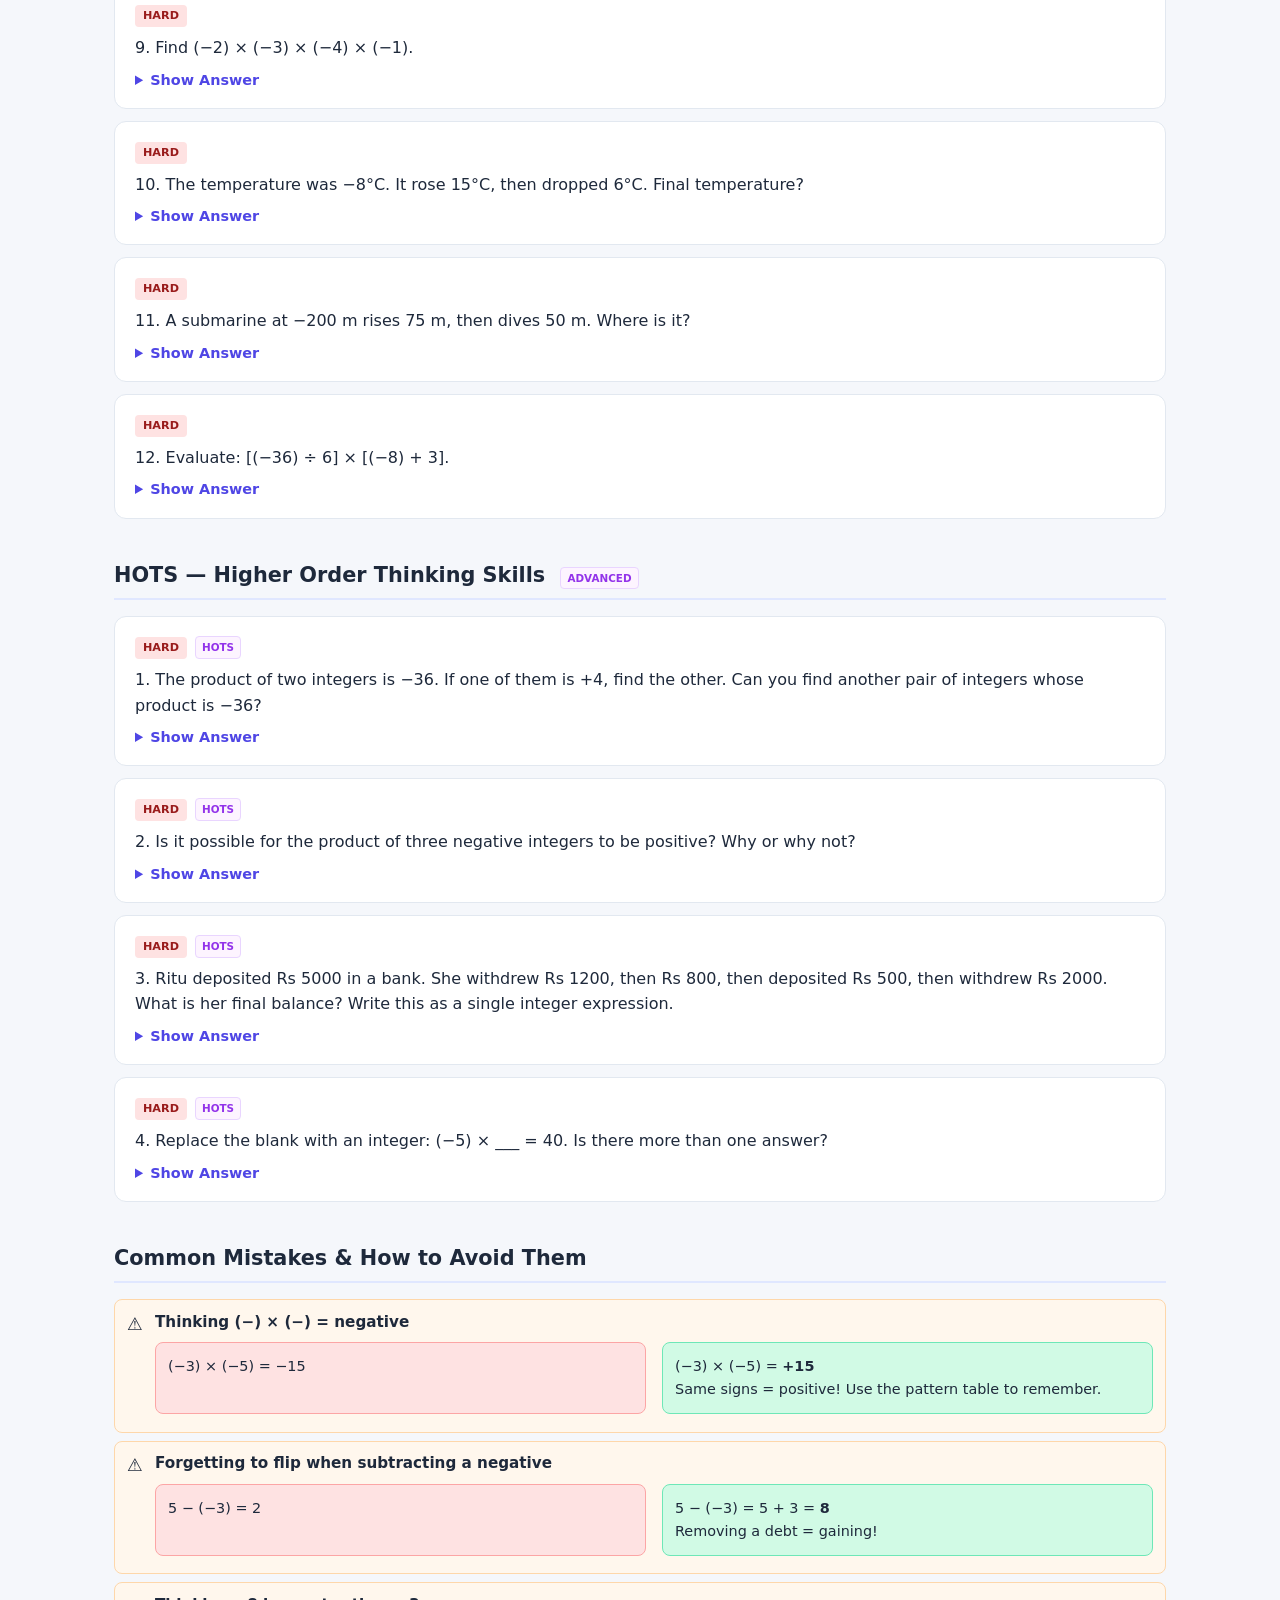
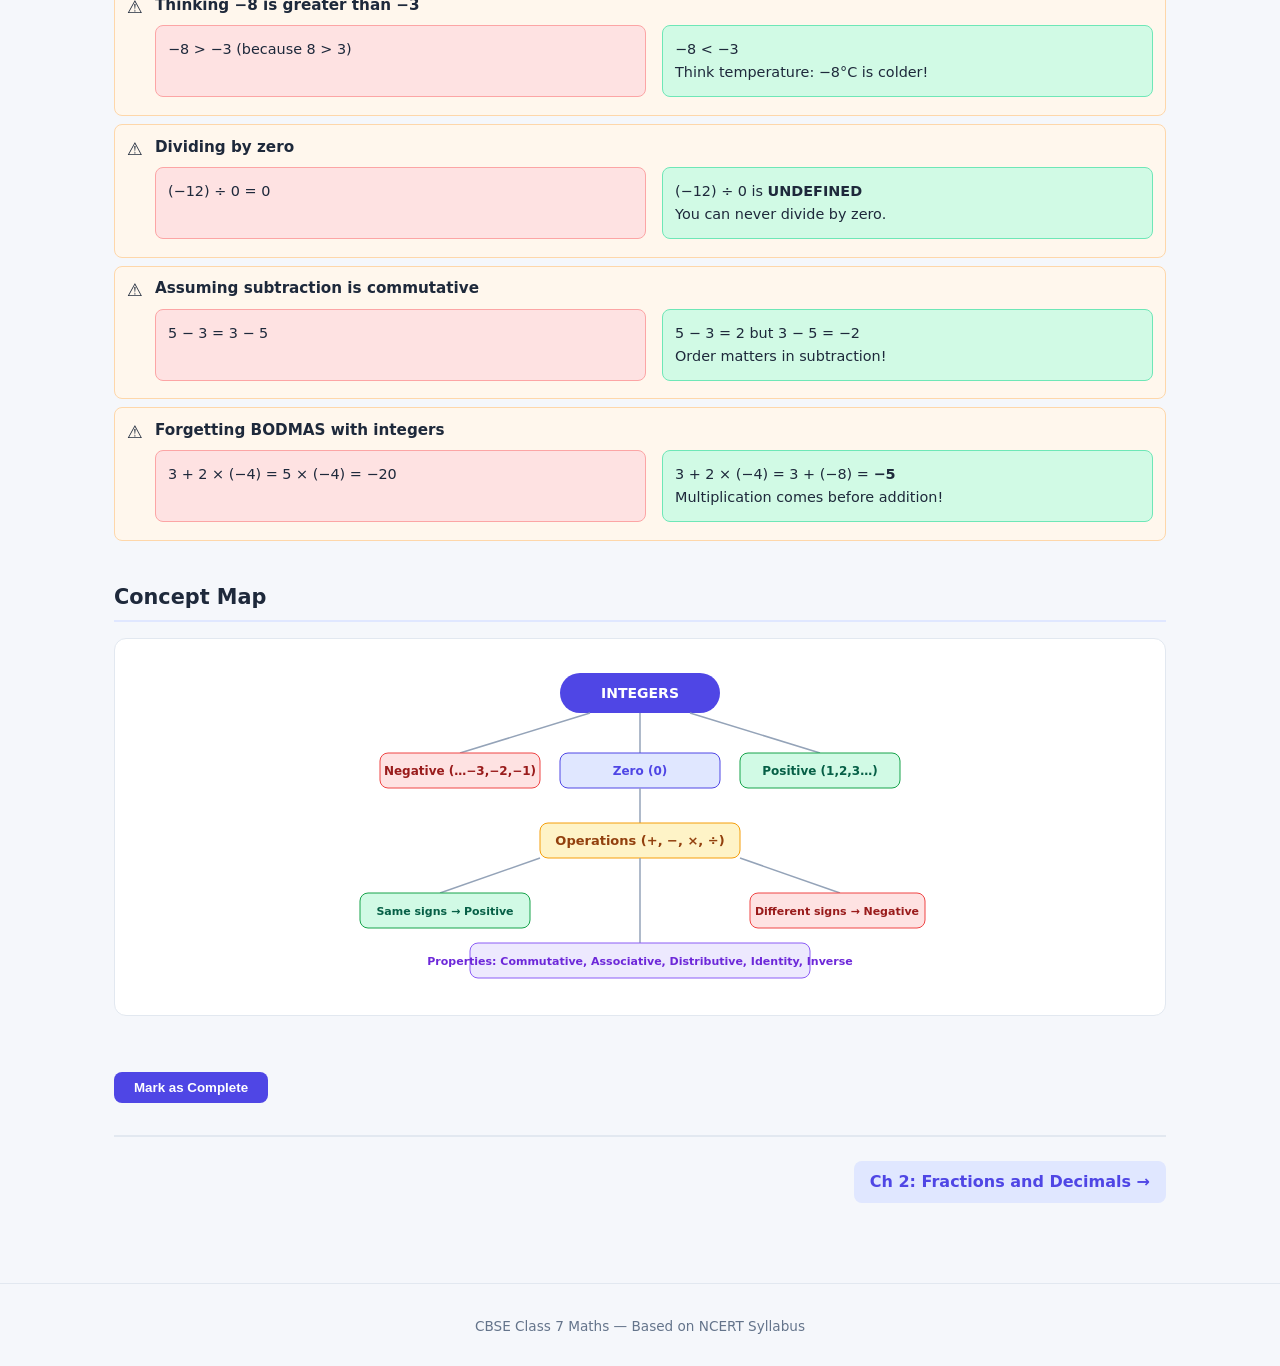
==== commit f052e72f: "feat: Complete NCERT exercise coverage for Chapter 1 (32 questions) Expanded from 13 sample question" ====
--- a/chapters/ch1.html
+++ b/chapters/ch1.html
@@ -362,131 +362,308 @@
 
   <!-- ===== NCERT EXERCISE SOLUTIONS ===== -->
   <div class="section">
-    <h2 id="ncert-solutions">NCERT Exercise Solutions</h2>
-
-    <div class="exercise-header">Exercise 1.1 &mdash; Addition &amp; Subtraction of Integers</div>
-
-    <div class="example">
-      <h3>Q1. Find: (i) 2 &times; (&minus;6) &ensp; (ii) (&minus;5) &times; (&minus;7)</h3>
-      <details class="step-reveal"><summary>Show Solution</summary><div class="steps-content">
-        <div class="step"><strong>(i)</strong> 2 &times; (&minus;6): Different signs (+ &times; &minus;) &rarr; negative. 2 &times; 6 = 12. Answer: <strong>&minus;12</strong></div>
-        <div class="step"><strong>(ii)</strong> (&minus;5) &times; (&minus;7): Same signs (&minus; &times; &minus;) &rarr; positive. 5 &times; 7 = 35. Answer: <strong>+35</strong></div>
-      </div></details>
-    </div>
-
-    <div class="example">
-      <h3>Q2. Find each of the following products: (i) (&minus;18) &times; (&minus;10) &ensp; (ii) (&minus;1) &times; 325</h3>
-      <details class="step-reveal"><summary>Show Solution</summary><div class="steps-content">
-        <div class="step"><strong>(i)</strong> (&minus;18) &times; (&minus;10): Same signs &rarr; positive. 18 &times; 10 = 180. Answer: <strong>+180</strong></div>
-        <div class="step"><strong>(ii)</strong> (&minus;1) &times; 325: Different signs &rarr; negative. Answer: <strong>&minus;325</strong>. (Multiplying by &minus;1 just flips the sign!)</div>
-      </div></details>
-    </div>
-
-    <div class="example">
-      <h3>Q3. Find: (&minus;8) &times; (&minus;2) &times; (&minus;3)</h3>
-      <details class="step-reveal"><summary>Show Solution</summary><div class="steps-content">
-        <div class="step"><strong>Step 1:</strong> (&minus;8) &times; (&minus;2) = +16 (same signs = positive)</div>
-        <div class="step"><strong>Step 2:</strong> 16 &times; (&minus;3) = &minus;48 (different signs = negative)</div>
-        <div class="step"><strong>Quick check:</strong> 3 negative signs (odd) &rarr; negative result. 8 &times; 2 &times; 3 = 48. Answer: <strong>&minus;48</strong></div>
-      </div></details>
-    </div>
-
-    <div class="example">
-      <h3>Q4. Verify: (&minus;1) &times; (&minus;1) = 1; (&minus;1) &times; (&minus;1) &times; (&minus;1) = &minus;1; (&minus;1) &times; (&minus;1) &times; (&minus;1) &times; (&minus;1) = 1</h3>
-      <details class="step-reveal"><summary>Show Solution</summary><div class="steps-content">
-        <div class="step">(&minus;1) &times; (&minus;1) = +1 &mdash; 2 negatives (even) = positive &#10003;</div>
-        <div class="step">(&minus;1) &times; (&minus;1) &times; (&minus;1) = 1 &times; (&minus;1) = &minus;1 &mdash; 3 negatives (odd) = negative &#10003;</div>
-        <div class="step">(&minus;1) &times; (&minus;1) &times; (&minus;1) &times; (&minus;1) = (&minus;1) &times; (&minus;1) = 1 &mdash; 4 negatives (even) = positive &#10003;</div>
-        <div class="step"><strong>Pattern:</strong> Even number of (&minus;1)s = +1. Odd number = &minus;1. Always!</div>
-      </div></details>
-    </div>
-
-    <div class="exercise-header">Exercise 1.2 &mdash; Multiplication of Integers</div>
-
-    <div class="example">
-      <h3>Q1. In a class test, (+3) marks are given for every correct answer and (&minus;2) for wrong. Ramu got 5 correct, 4 wrong. Hari got 3 correct, 5 wrong. Find their scores.</h3>
-      <details class="step-reveal"><summary>Show Solution</summary><div class="steps-content">
-        <div class="step"><strong>Ramu:</strong> Correct = 5 &times; (+3) = +15. Wrong = 4 &times; (&minus;2) = &minus;8. Total = 15 + (&minus;8) = <strong>+7</strong></div>
-        <div class="step"><strong>Hari:</strong> Correct = 3 &times; (+3) = +9. Wrong = 5 &times; (&minus;2) = &minus;10. Total = 9 + (&minus;10) = <strong>&minus;1</strong></div>
-        <div class="step"><strong>Insight:</strong> Hari&rsquo;s score is negative! He lost more marks than he gained.</div>
-      </div></details>
-    </div>
-
-    <div class="example">
-      <h3>Q2. Verify that a &times; (b + c) = a &times; b + a &times; c for a = 2, b = (&minus;3), c = (&minus;5)</h3>
-      <details class="step-reveal"><summary>Show Solution</summary><div class="steps-content">
-        <div class="step"><strong>LHS:</strong> a &times; (b + c) = 2 &times; ((&minus;3) + (&minus;5)) = 2 &times; (&minus;8) = <strong>&minus;16</strong></div>
-        <div class="step"><strong>RHS:</strong> a&times;b + a&times;c = 2&times;(&minus;3) + 2&times;(&minus;5) = (&minus;6) + (&minus;10) = <strong>&minus;16</strong></div>
-        <div class="step"><strong>LHS = RHS = &minus;16</strong> &#10003; Distributive property verified!</div>
-      </div></details>
-    </div>
-
-    <div class="exercise-header">Exercise 1.3 &mdash; Properties of Multiplication</div>
-
-    <div class="example">
-      <h3>Q1. Evaluate: (&minus;30) &times; 10 + (&minus;30) &times; (&minus;2) using distributive property</h3>
-      <details class="step-reveal"><summary>Show Solution</summary><div class="steps-content">
-        <div class="step"><strong>Recognize:</strong> This is a &times; b + a &times; c where a = (&minus;30), b = 10, c = (&minus;2).</div>
-        <div class="step"><strong>Apply:</strong> = (&minus;30) &times; (10 + (&minus;2)) = (&minus;30) &times; 8</div>
-        <div class="step"><strong>Answer:</strong> = <strong>&minus;240</strong></div>
-      </div></details>
-    </div>
-
-    <div class="example">
-      <h3>Q2. Evaluate: (&minus;2) &times; (&minus;4) &times; (&minus;6) &times; (&minus;8) &times; 0</h3>
-      <details class="step-reveal"><summary>Show Solution</summary><div class="steps-content">
-        <div class="step">Any number multiplied by 0 = 0. No need to calculate anything else!</div>
-        <div class="step"><strong>Answer: 0</strong></div>
-      </div></details>
-    </div>
-
-    <div class="example">
-      <h3>Q3. Find the product using suitable properties: (&minus;25) &times; (&minus;4) &times; (&minus;8) &times; (&minus;5)</h3>
-      <details class="step-reveal"><summary>Show Solution</summary><div class="steps-content">
-        <div class="step"><strong>Rearrange (commutative):</strong> [(&minus;25) &times; (&minus;4)] &times; [(&minus;8) &times; (&minus;5)]</div>
-        <div class="step"><strong>First pair:</strong> (&minus;25) &times; (&minus;4) = +100</div>
-        <div class="step"><strong>Second pair:</strong> (&minus;8) &times; (&minus;5) = +40</div>
-        <div class="step"><strong>Answer:</strong> 100 &times; 40 = <strong>4000</strong> (4 negatives, even count = positive &#10003;)</div>
-      </div></details>
-    </div>
-
-    <div class="exercise-header">Exercise 1.4 &mdash; Division of Integers</div>
-
-    <div class="example">
-      <h3>Q1. Evaluate: (i) (&minus;36) &divide; (&minus;4) &ensp; (ii) (&minus;201) &divide; 3 &ensp; (iii) 0 &divide; (&minus;5)</h3>
-      <details class="step-reveal"><summary>Show Solution</summary><div class="steps-content">
-        <div class="step"><strong>(i)</strong> (&minus;36) &divide; (&minus;4): Same signs &rarr; positive. 36 &divide; 4 = 9. Answer: <strong>+9</strong></div>
-        <div class="step"><strong>(ii)</strong> (&minus;201) &divide; 3: Different signs &rarr; negative. 201 &divide; 3 = 67. Answer: <strong>&minus;67</strong></div>
-        <div class="step"><strong>(iii)</strong> 0 &divide; (&minus;5) = <strong>0</strong>. Zero divided by any non-zero number is always 0.</div>
+    <h2 id="ncert-solutions">NCERT Exercise Solutions &mdash; All Questions Solved</h2>
+    <p>Every exercise question solved step-by-step. Click &ldquo;Show Solution&rdquo; to reveal the answer.</p>
+
+    <div class="exercise-header">Exercise 1.1 &mdash; Recall of Integer Operations (10 Questions)</div>
+
+    <div class="example">
+      <h3>Q1. Write the following using integers with appropriate signs: (a) 500 m above sea level (b) 35&deg;C below zero (c) A deposit of Rs 2000 (d) A withdrawal of Rs 700</h3>
+      <details class="step-reveal"><summary>Show Solution</summary><div class="steps-content">
+        <div class="step"><strong>(a)</strong> 500 m above sea level = <strong>+500 m</strong> (above = positive)</div>
+        <div class="step"><strong>(b)</strong> 35&deg;C below zero = <strong>&minus;35&deg;C</strong> (below zero = negative)</div>
+        <div class="step"><strong>(c)</strong> A deposit of Rs 2000 = <strong>+2000</strong> (deposit = money coming in = positive)</div>
+        <div class="step"><strong>(d)</strong> A withdrawal of Rs 700 = <strong>&minus;700</strong> (withdrawal = money going out = negative)</div>
+      </div></details>
+    </div>
+
+    <div class="example">
+      <h3>Q2. Find: (a) (&minus;11) + (&minus;12) &ensp; (b) (+10) + (&minus;15) &ensp; (c) (&minus;250) + (+180) &ensp; (d) (&minus;380) + (&minus;270)</h3>
+      <details class="step-reveal"><summary>Show Solution</summary><div class="steps-content">
+        <div class="step"><strong>(a)</strong> Same signs (both &minus;): 11 + 12 = 23, keep negative. Answer: <strong>&minus;23</strong></div>
+        <div class="step"><strong>(b)</strong> Different signs: 15 &minus; 10 = 5, bigger (15) is negative. Answer: <strong>&minus;5</strong></div>
+        <div class="step"><strong>(c)</strong> Different signs: 250 &minus; 180 = 70, bigger (250) is negative. Answer: <strong>&minus;70</strong></div>
+        <div class="step"><strong>(d)</strong> Same signs (both &minus;): 380 + 270 = 650, keep negative. Answer: <strong>&minus;650</strong></div>
+      </div></details>
+    </div>
+
+    <div class="example">
+      <h3>Q3. Find: (a) (&minus;8) &minus; (&minus;3) &ensp; (b) (+15) &minus; (&minus;6) &ensp; (c) (&minus;20) &minus; (+13) &ensp; (d) 0 &minus; (&minus;9)</h3>
+      <details class="step-reveal"><summary>Show Solution</summary><div class="steps-content">
+        <div class="step"><strong>(a)</strong> (&minus;8) &minus; (&minus;3) = (&minus;8) + 3 = <strong>&minus;5</strong></div>
+        <div class="step"><strong>(b)</strong> 15 &minus; (&minus;6) = 15 + 6 = <strong>21</strong></div>
+        <div class="step"><strong>(c)</strong> (&minus;20) &minus; 13 = (&minus;20) + (&minus;13) = <strong>&minus;33</strong></div>
+        <div class="step"><strong>(d)</strong> 0 &minus; (&minus;9) = 0 + 9 = <strong>9</strong></div>
+      </div></details>
+    </div>
+
+    <div class="example">
+      <h3>Q4. Fill in the blanks: (a) (&minus;5) + (_) = &minus;2 &ensp; (b) 8 + (_) = 0 &ensp; (c) (&minus;3) + (_) = &minus;10 &ensp; (d) (_) + (&minus;7) = &minus;1</h3>
+      <details class="step-reveal"><summary>Show Solution</summary><div class="steps-content">
+        <div class="step"><strong>(a)</strong> (&minus;5) + x = &minus;2 &rarr; x = &minus;2 &minus; (&minus;5) = &minus;2 + 5 = <strong>3</strong></div>
+        <div class="step"><strong>(b)</strong> 8 + x = 0 &rarr; x = <strong>&minus;8</strong> (additive inverse of 8)</div>
+        <div class="step"><strong>(c)</strong> (&minus;3) + x = &minus;10 &rarr; x = &minus;10 + 3 = <strong>&minus;7</strong></div>
+        <div class="step"><strong>(d)</strong> x + (&minus;7) = &minus;1 &rarr; x = &minus;1 + 7 = <strong>6</strong></div>
+      </div></details>
+    </div>
+
+    <div class="example">
+      <h3>Q5. Verify: (&minus;6) + (&minus;4) = (&minus;4) + (&minus;6). Which property does this show?</h3>
+      <details class="step-reveal"><summary>Show Solution</summary><div class="steps-content">
+        <div class="step"><strong>LHS:</strong> (&minus;6) + (&minus;4) = &minus;10</div>
+        <div class="step"><strong>RHS:</strong> (&minus;4) + (&minus;6) = &minus;10</div>
+        <div class="step">LHS = RHS = &minus;10 &#10003; This shows the <strong>commutative property of addition</strong> (order doesn&rsquo;t matter).</div>
+      </div></details>
+    </div>
+
+    <div class="example">
+      <h3>Q6. The sum of two integers is &minus;13. If one of them is 7, find the other.</h3>
+      <details class="step-reveal"><summary>Show Solution</summary><div class="steps-content">
+        <div class="step">Let the other integer = x. Then 7 + x = &minus;13.</div>
+        <div class="step">x = &minus;13 &minus; 7 = <strong>&minus;20</strong></div>
+        <div class="step"><strong>Check:</strong> 7 + (&minus;20) = &minus;13 &#10003;</div>
+      </div></details>
+    </div>
+
+    <div class="example">
+      <h3>Q7. On a winter night, the temperature in Delhi was 3&deg;C. It fell by 6&deg;C by midnight. What was the temperature at midnight? It further dropped 2&deg;C. What was the final temperature?</h3>
+      <details class="step-reveal"><summary>Show Solution</summary><div class="steps-content">
+        <div class="step"><strong>At midnight:</strong> 3 &minus; 6 = 3 + (&minus;6) = <strong>&minus;3&deg;C</strong></div>
+        <div class="step"><strong>After further drop:</strong> &minus;3 &minus; 2 = &minus;3 + (&minus;2) = <strong>&minus;5&deg;C</strong></div>
+      </div></details>
+    </div>
+
+    <div class="example">
+      <h3>Q8. Find the successor and predecessor of: (a) &minus;15 &ensp; (b) 0 &ensp; (c) &minus;1 &ensp; (d) &minus;200</h3>
+      <details class="step-reveal"><summary>Show Solution</summary><div class="steps-content">
+        <div class="step">Successor = number + 1. Predecessor = number &minus; 1.</div>
+        <div class="step"><strong>(a)</strong> &minus;15: Successor = &minus;14, Predecessor = &minus;16</div>
+        <div class="step"><strong>(b)</strong> 0: Successor = 1, Predecessor = &minus;1</div>
+        <div class="step"><strong>(c)</strong> &minus;1: Successor = 0, Predecessor = &minus;2</div>
+        <div class="step"><strong>(d)</strong> &minus;200: Successor = &minus;199, Predecessor = &minus;201</div>
+      </div></details>
+    </div>
+
+    <div class="example">
+      <h3>Q9. Arrange in ascending order: &minus;15, 0, &minus;35, 7, &minus;1, 23, &minus;8</h3>
+      <details class="step-reveal"><summary>Show Solution</summary><div class="steps-content">
+        <div class="step">On a number line, further left = smaller.</div>
+        <div class="step">Ascending order: <strong>&minus;35, &minus;15, &minus;8, &minus;1, 0, 7, 23</strong></div>
+      </div></details>
+    </div>
+
+    <div class="example">
+      <h3>Q10. Evaluate using suitable properties: (&minus;7) + 3 + (&minus;5) + 7 + (&minus;3) + 5</h3>
+      <details class="step-reveal"><summary>Show Solution</summary><div class="steps-content">
+        <div class="step"><strong>Rearrange (commutative):</strong> [(&minus;7) + 7] + [3 + (&minus;3)] + [(&minus;5) + 5]</div>
+        <div class="step">Each pair sums to 0: 0 + 0 + 0 = <strong>0</strong></div>
+        <div class="step">Trick: look for additive inverses that cancel out!</div>
+      </div></details>
+    </div>
+
+    <div class="exercise-header">Exercise 1.2 &mdash; Multiplication of Integers (8 Questions)</div>
+
+    <div class="example">
+      <h3>Q1. Find each product: (a) 3 &times; (&minus;4) &ensp; (b) (&minus;5) &times; 6 &ensp; (c) (&minus;7) &times; (&minus;8) &ensp; (d) 9 &times; (&minus;11)</h3>
+      <details class="step-reveal"><summary>Show Solution</summary><div class="steps-content">
+        <div class="step"><strong>(a)</strong> 3 &times; (&minus;4) = <strong>&minus;12</strong> (different signs = negative)</div>
+        <div class="step"><strong>(b)</strong> (&minus;5) &times; 6 = <strong>&minus;30</strong> (different signs = negative)</div>
+        <div class="step"><strong>(c)</strong> (&minus;7) &times; (&minus;8) = <strong>+56</strong> (same signs = positive)</div>
+        <div class="step"><strong>(d)</strong> 9 &times; (&minus;11) = <strong>&minus;99</strong> (different signs = negative)</div>
+      </div></details>
+    </div>
+
+    <div class="example">
+      <h3>Q2. Find: (a) (&minus;18) &times; (&minus;10) &ensp; (b) (&minus;1) &times; 325 &ensp; (c) (&minus;1) &times; (&minus;1) &times; (&minus;5) &ensp; (d) (&minus;12) &times; (&minus;11) &times; 0</h3>
+      <details class="step-reveal"><summary>Show Solution</summary><div class="steps-content">
+        <div class="step"><strong>(a)</strong> (&minus;18) &times; (&minus;10) = <strong>+180</strong> (same signs)</div>
+        <div class="step"><strong>(b)</strong> (&minus;1) &times; 325 = <strong>&minus;325</strong> (multiplying by &minus;1 flips the sign)</div>
+        <div class="step"><strong>(c)</strong> (&minus;1) &times; (&minus;1) = +1, then +1 &times; (&minus;5) = <strong>&minus;5</strong> (3 negatives = odd = negative)</div>
+        <div class="step"><strong>(d)</strong> Any number &times; 0 = <strong>0</strong>. No need to calculate the rest!</div>
+      </div></details>
+    </div>
+
+    <div class="example">
+      <h3>Q3. Find: (a) (&minus;8) &times; (&minus;2) &times; (&minus;3) &ensp; (b) (&minus;4) &times; (&minus;5) &times; (&minus;2) &times; (&minus;1)</h3>
+      <details class="step-reveal"><summary>Show Solution</summary><div class="steps-content">
+        <div class="step"><strong>(a)</strong> 3 negatives (odd) &rarr; negative. 8 &times; 2 &times; 3 = 48. Answer: <strong>&minus;48</strong></div>
+        <div class="step"><strong>(b)</strong> 4 negatives (even) &rarr; positive. 4 &times; 5 &times; 2 &times; 1 = 40. Answer: <strong>+40</strong></div>
+      </div></details>
+    </div>
+
+    <div class="example">
+      <h3>Q4. In a class test, (+5) marks are given for every correct answer and (&minus;2) for every wrong answer. (a) Rani answered 20 correct and 5 wrong. Find her score. (b) Jay answered 15 correct and 10 wrong. Find his score.</h3>
+      <details class="step-reveal"><summary>Show Solution</summary><div class="steps-content">
+        <div class="step"><strong>(a) Rani:</strong> Correct = 20 &times; 5 = 100. Wrong = 5 &times; (&minus;2) = &minus;10. Total = 100 + (&minus;10) = <strong>90</strong></div>
+        <div class="step"><strong>(b) Jay:</strong> Correct = 15 &times; 5 = 75. Wrong = 10 &times; (&minus;2) = &minus;20. Total = 75 + (&minus;20) = <strong>55</strong></div>
+      </div></details>
+    </div>
+
+    <div class="example">
+      <h3>Q5. Replace the blank with an integer: (a) (&minus;3) &times; (_) = 27 &ensp; (b) 5 &times; (_) = &minus;35 &ensp; (c) (_) &times; (&minus;8) = &minus;56 &ensp; (d) (_) &times; (&minus;12) = 132</h3>
+      <details class="step-reveal"><summary>Show Solution</summary><div class="steps-content">
+        <div class="step"><strong>(a)</strong> 27 &divide; (&minus;3) = <strong>&minus;9</strong>. Check: (&minus;3) &times; (&minus;9) = 27 &#10003;</div>
+        <div class="step"><strong>(b)</strong> (&minus;35) &divide; 5 = <strong>&minus;7</strong>. Check: 5 &times; (&minus;7) = &minus;35 &#10003;</div>
+        <div class="step"><strong>(c)</strong> (&minus;56) &divide; (&minus;8) = <strong>7</strong>. Check: 7 &times; (&minus;8) = &minus;56 &#10003;</div>
+        <div class="step"><strong>(d)</strong> 132 &divide; (&minus;12) = <strong>&minus;11</strong>. Check: (&minus;11) &times; (&minus;12) = 132 &#10003;</div>
+      </div></details>
+    </div>
+
+    <div class="example">
+      <h3>Q6. A shop earns a profit of Rs 5 per pen and a loss of Rs 3 per pencil. Find net profit or loss if: (a) 25 pens and 15 pencils sold (b) 10 pens and 30 pencils sold</h3>
+      <details class="step-reveal"><summary>Show Solution</summary><div class="steps-content">
+        <div class="step"><strong>(a)</strong> Pens: 25 &times; 5 = Rs 125. Pencils: 15 &times; (&minus;3) = Rs &minus;45. Net = 125 + (&minus;45) = <strong>Rs 80 profit</strong></div>
+        <div class="step"><strong>(b)</strong> Pens: 10 &times; 5 = Rs 50. Pencils: 30 &times; (&minus;3) = Rs &minus;90. Net = 50 + (&minus;90) = <strong>Rs &minus;40 (loss of Rs 40)</strong></div>
+      </div></details>
+    </div>
+
+    <div class="example">
+      <h3>Q7. Verify: (&minus;6) &times; (&minus;3) = (&minus;3) &times; (&minus;6). What property is this?</h3>
+      <details class="step-reveal"><summary>Show Solution</summary><div class="steps-content">
+        <div class="step"><strong>LHS:</strong> (&minus;6) &times; (&minus;3) = 18</div>
+        <div class="step"><strong>RHS:</strong> (&minus;3) &times; (&minus;6) = 18</div>
+        <div class="step">LHS = RHS = 18 &#10003; This is the <strong>commutative property of multiplication</strong>.</div>
+      </div></details>
+    </div>
+
+    <div class="example">
+      <h3>Q8. The temperature drops 2&deg;C every hour. If it is currently 8&deg;C: (a) What will it be after 5 hours? (b) What was it 3 hours ago?</h3>
+      <details class="step-reveal"><summary>Show Solution</summary><div class="steps-content">
+        <div class="step"><strong>(a) After 5 hours:</strong> Drop = 5 &times; (&minus;2) = &minus;10. Temp = 8 + (&minus;10) = <strong>&minus;2&deg;C</strong></div>
+        <div class="step"><strong>(b) 3 hours ago:</strong> It was warmer. Rise = 3 &times; 2 = +6. Temp = 8 &minus; (&minus;6) = 8 + 6... Wait, think carefully: 3 hours ago the temp was 6&deg; higher (since it drops 2/hour). So: 8 + 6 = <strong>14&deg;C</strong></div>
+      </div></details>
+    </div>
+
+    <div class="exercise-header">Exercise 1.3 &mdash; Properties of Multiplication (7 Questions)</div>
+
+    <div class="example">
+      <h3>Q1. Verify: [(&minus;3) &times; (&minus;4)] &times; 5 = (&minus;3) &times; [(&minus;4) &times; 5]. What property is this?</h3>
+      <details class="step-reveal"><summary>Show Solution</summary><div class="steps-content">
+        <div class="step"><strong>LHS:</strong> [(&minus;3) &times; (&minus;4)] &times; 5 = 12 &times; 5 = <strong>60</strong></div>
+        <div class="step"><strong>RHS:</strong> (&minus;3) &times; [(&minus;4) &times; 5] = (&minus;3) &times; (&minus;20) = <strong>60</strong></div>
+        <div class="step">LHS = RHS &#10003; This is the <strong>associative property of multiplication</strong> (grouping doesn&rsquo;t matter).</div>
+      </div></details>
+    </div>
+
+    <div class="example">
+      <h3>Q2. Evaluate using distributive property: (a) (&minus;30) &times; 10 + (&minus;30) &times; (&minus;2) &ensp; (b) 7 &times; (&minus;50) + 7 &times; (&minus;30)</h3>
+      <details class="step-reveal"><summary>Show Solution</summary><div class="steps-content">
+        <div class="step"><strong>(a)</strong> = (&minus;30) &times; [10 + (&minus;2)] = (&minus;30) &times; 8 = <strong>&minus;240</strong></div>
+        <div class="step"><strong>(b)</strong> = 7 &times; [(&minus;50) + (&minus;30)] = 7 &times; (&minus;80) = <strong>&minus;560</strong></div>
+      </div></details>
+    </div>
+
+    <div class="example">
+      <h3>Q3. Verify that a &times; (b + c) = a &times; b + a &times; c for: (a) a = 3, b = &minus;4, c = &minus;5 &ensp; (b) a = &minus;2, b = 6, c = &minus;3</h3>
+      <details class="step-reveal"><summary>Show Solution</summary><div class="steps-content">
+        <div class="step"><strong>(a) LHS:</strong> 3 &times; (&minus;4 + (&minus;5)) = 3 &times; (&minus;9) = &minus;27</div>
+        <div class="step"><strong>(a) RHS:</strong> 3 &times; (&minus;4) + 3 &times; (&minus;5) = &minus;12 + (&minus;15) = &minus;27 &#10003;</div>
+        <div class="step"><strong>(b) LHS:</strong> (&minus;2) &times; (6 + (&minus;3)) = (&minus;2) &times; 3 = &minus;6</div>
+        <div class="step"><strong>(b) RHS:</strong> (&minus;2) &times; 6 + (&minus;2) &times; (&minus;3) = &minus;12 + 6 = &minus;6 &#10003;</div>
+      </div></details>
+    </div>
+
+    <div class="example">
+      <h3>Q4. Evaluate: (&minus;2) &times; (&minus;4) &times; (&minus;6) &times; (&minus;8) &times; 0</h3>
+      <details class="step-reveal"><summary>Show Solution</summary><div class="steps-content">
+        <div class="step">Any product that includes 0 = <strong>0</strong>. No need to calculate anything else!</div>
+        <div class="step">This is the <strong>zero property of multiplication</strong>: a &times; 0 = 0 for any integer a.</div>
+      </div></details>
+    </div>
+
+    <div class="example">
+      <h3>Q5. Find the product using suitable rearrangement: (a) (&minus;25) &times; (&minus;4) &times; (&minus;8) &times; (&minus;5) &ensp; (b) 125 &times; (&minus;8) &times; (&minus;2)</h3>
+      <details class="step-reveal"><summary>Show Solution</summary><div class="steps-content">
+        <div class="step"><strong>(a)</strong> Rearrange: [(&minus;25) &times; (&minus;4)] &times; [(&minus;8) &times; (&minus;5)] = 100 &times; 40 = <strong>4000</strong></div>
+        <div class="step">Check: 4 negatives (even) &rarr; positive &#10003;</div>
+        <div class="step"><strong>(b)</strong> Rearrange: 125 &times; [(&minus;8) &times; (&minus;2)] = 125 &times; 16 = <strong>2000</strong></div>
+      </div></details>
+    </div>
+
+    <div class="example">
+      <h3>Q6. What will be the sign of the product if we multiply: (a) 8 negative integers (b) 21 negative integers (c) 1 negative and 5 positive integers?</h3>
+      <details class="step-reveal"><summary>Show Solution</summary><div class="steps-content">
+        <div class="step"><strong>(a)</strong> 8 negatives: even count &rarr; <strong>positive</strong></div>
+        <div class="step"><strong>(b)</strong> 21 negatives: odd count &rarr; <strong>negative</strong></div>
+        <div class="step"><strong>(c)</strong> 1 negative: odd count of negatives &rarr; <strong>negative</strong> (positive integers don&rsquo;t affect the sign)</div>
+      </div></details>
+    </div>
+
+    <div class="example">
+      <h3>Q7. State whether true or false: (a) (&minus;1) &times; (&minus;1) &times; (&minus;1) &times; ... (500 times) = &minus;1 &ensp; (b) The product of a negative integer with itself is always positive</h3>
+      <details class="step-reveal"><summary>Show Solution</summary><div class="steps-content">
+        <div class="step"><strong>(a) False.</strong> 500 negatives = even count = positive. So (&minus;1)<sup>500</sup> = <strong>+1</strong>, not &minus;1.</div>
+        <div class="step"><strong>(b) True.</strong> (&minus;a) &times; (&minus;a) = +a&sup2;. The number is multiplied with itself = 2 negatives (even) = always positive.</div>
+      </div></details>
+    </div>
+
+    <div class="exercise-header">Exercise 1.4 &mdash; Division of Integers (7 Questions)</div>
+
+    <div class="example">
+      <h3>Q1. Evaluate: (a) (&minus;36) &divide; (&minus;4) &ensp; (b) (&minus;201) &divide; 3 &ensp; (c) 0 &divide; (&minus;5) &ensp; (d) (&minus;98) &divide; (&minus;7) &ensp; (e) 52 &divide; (&minus;4)</h3>
+      <details class="step-reveal"><summary>Show Solution</summary><div class="steps-content">
+        <div class="step"><strong>(a)</strong> Same signs &rarr; positive. 36 &divide; 4 = <strong>9</strong></div>
+        <div class="step"><strong>(b)</strong> Different signs &rarr; negative. 201 &divide; 3 = <strong>&minus;67</strong></div>
+        <div class="step"><strong>(c)</strong> 0 divided by anything = <strong>0</strong></div>
+        <div class="step"><strong>(d)</strong> Same signs &rarr; positive. 98 &divide; 7 = <strong>14</strong></div>
+        <div class="step"><strong>(e)</strong> Different signs &rarr; negative. 52 &divide; 4 = <strong>&minus;13</strong></div>
       </div></details>
     </div>
 
     <div class="example">
       <h3>Q2. Verify that a &divide; (b + c) &ne; (a &divide; b) + (a &divide; c) for a = 12, b = &minus;4, c = 2</h3>
       <details class="step-reveal"><summary>Show Solution</summary><div class="steps-content">
-        <div class="step"><strong>LHS:</strong> a &divide; (b + c) = 12 &divide; ((&minus;4) + 2) = 12 &divide; (&minus;2) = <strong>&minus;6</strong></div>
-        <div class="step"><strong>RHS:</strong> (a &divide; b) + (a &divide; c) = (12 &divide; (&minus;4)) + (12 &divide; 2) = (&minus;3) + 6 = <strong>+3</strong></div>
-        <div class="step"><strong>LHS &ne; RHS</strong> (&minus;6 &ne; 3). Division is NOT distributive over addition!</div>
-      </div></details>
-    </div>
-
-    <div class="example">
-      <h3>Q3. An elevator descends 3 floors per minute. If it starts at floor 0, where is it after 6 minutes? After how many minutes will it be at floor &minus;24?</h3>
-      <details class="step-reveal"><summary>Show Solution</summary><div class="steps-content">
-        <div class="step"><strong>Part 1:</strong> Descends 3 floors/minute = &minus;3 per minute. After 6 min: (&minus;3) &times; 6 = <strong>&minus;18</strong> (floor B18).</div>
-        <div class="step"><strong>Part 2:</strong> Floor &minus;24 at &minus;3 per min: (&minus;24) &divide; (&minus;3) = <strong>8 minutes</strong>.</div>
-      </div></details>
-    </div>
-
-    <div class="example">
-      <h3>Q4. The temperature at noon was 10&deg;C. It drops 3&deg;C every hour. What will the temperature be at midnight (12 hours later)? At what time will it be &minus;8&deg;C?</h3>
-      <details class="step-reveal"><summary>Show Solution</summary><div class="steps-content">
-        <div class="step"><strong>Part 1:</strong> Drop = (&minus;3) &times; 12 = &minus;36&deg;C. Temperature = 10 + (&minus;36) = <strong>&minus;26&deg;C</strong></div>
-        <div class="step"><strong>Part 2:</strong> Need to drop from 10&deg;C to &minus;8&deg;C = drop of 18&deg;C. Hours = 18 &divide; 3 = 6 hours after noon = <strong>6:00 PM</strong></div>
-      </div></details>
-    </div>
-  </div>
-
+        <div class="step"><strong>LHS:</strong> 12 &divide; ((&minus;4) + 2) = 12 &divide; (&minus;2) = <strong>&minus;6</strong></div>
+        <div class="step"><strong>RHS:</strong> (12 &divide; (&minus;4)) + (12 &divide; 2) = (&minus;3) + 6 = <strong>3</strong></div>
+        <div class="step">&minus;6 &ne; 3. <strong>Division is NOT distributive over addition!</strong></div>
+      </div></details>
+    </div>
+
+    <div class="example">
+      <h3>Q3. Verify that (a &divide; b) &divide; c &ne; a &divide; (b &divide; c) for a = 8, b = &minus;4, c = 2</h3>
+      <details class="step-reveal"><summary>Show Solution</summary><div class="steps-content">
+        <div class="step"><strong>LHS:</strong> (8 &divide; (&minus;4)) &divide; 2 = (&minus;2) &divide; 2 = <strong>&minus;1</strong></div>
+        <div class="step"><strong>RHS:</strong> 8 &divide; ((&minus;4) &divide; 2) = 8 &divide; (&minus;2) = <strong>&minus;4</strong></div>
+        <div class="step">&minus;1 &ne; &minus;4. <strong>Division is NOT associative!</strong></div>
+      </div></details>
+    </div>
+
+    <div class="example">
+      <h3>Q4. Fill in the blanks: (a) 72 &divide; (_) = &minus;8 &ensp; (b) (_) &divide; (&minus;4) = 9 &ensp; (c) (_) &divide; (&minus;6) = &minus;7 &ensp; (d) (&minus;54) &divide; (_) = &minus;6</h3>
+      <details class="step-reveal"><summary>Show Solution</summary><div class="steps-content">
+        <div class="step"><strong>(a)</strong> 72 &divide; x = &minus;8 &rarr; x = 72 &divide; (&minus;8) = <strong>&minus;9</strong></div>
+        <div class="step"><strong>(b)</strong> x &divide; (&minus;4) = 9 &rarr; x = 9 &times; (&minus;4) = <strong>&minus;36</strong></div>
+        <div class="step"><strong>(c)</strong> x &divide; (&minus;6) = &minus;7 &rarr; x = (&minus;7) &times; (&minus;6) = <strong>42</strong></div>
+        <div class="step"><strong>(d)</strong> (&minus;54) &divide; x = &minus;6 &rarr; x = (&minus;54) &divide; (&minus;6) = <strong>9</strong></div>
+      </div></details>
+    </div>
+
+    <div class="example">
+      <h3>Q5. An elevator descends 3 floors per minute from ground floor. (a) Where is it after 6 minutes? (b) How long to reach floor &minus;24?</h3>
+      <details class="step-reveal"><summary>Show Solution</summary><div class="steps-content">
+        <div class="step"><strong>(a)</strong> After 6 min: 6 &times; (&minus;3) = <strong>&minus;18</strong> (18 floors below ground, i.e., B18)</div>
+        <div class="step"><strong>(b)</strong> (&minus;24) &divide; (&minus;3) = <strong>8 minutes</strong></div>
+      </div></details>
+    </div>
+
+    <div class="example">
+      <h3>Q6. The temperature at noon was 10&deg;C. It drops 3&deg;C every hour. (a) Temperature at midnight (12 hours later)? (b) At what time will it be &minus;8&deg;C?</h3>
+      <details class="step-reveal"><summary>Show Solution</summary><div class="steps-content">
+        <div class="step"><strong>(a)</strong> Drop in 12 hours = 12 &times; (&minus;3) = &minus;36. Temp = 10 + (&minus;36) = <strong>&minus;26&deg;C</strong></div>
+        <div class="step"><strong>(b)</strong> Need to go from 10 to &minus;8 = drop of 18&deg;C. Time = 18 &divide; 3 = <strong>6 hours</strong> after noon = <strong>6:00 PM</strong></div>
+      </div></details>
+    </div>
+
+    <div class="example">
+      <h3>Q7. State whether true or false with reason: (a) (&minus;7) &divide; 0 = 0 &ensp; (b) 0 &divide; (&minus;7) = 0 &ensp; (c) (&minus;5) &divide; (&minus;1) = 5 &ensp; (d) (&minus;8) &divide; 1 = &minus;8</h3>
+      <details class="step-reveal"><summary>Show Solution</summary><div class="steps-content">
+        <div class="step"><strong>(a) False.</strong> Division by zero is <strong>undefined</strong>, not zero!</div>
+        <div class="step"><strong>(b) True.</strong> 0 divided by any non-zero number = 0.</div>
+        <div class="step"><strong>(c) True.</strong> Same signs &rarr; positive. 5 &divide; 1 = 5. So (&minus;5) &divide; (&minus;1) = <strong>5</strong> &#10003;</div>
+        <div class="step"><strong>(d) True.</strong> Dividing by 1 gives the same number. (&minus;8) &divide; 1 = <strong>&minus;8</strong> &#10003;</div>
+      </div></details>
+    </div>
+  </div>
   <!-- ===== EXTRA PRACTICE ===== -->
   <div class="section">
     <h2 id="extra-practice">Extra Practice (Beyond NCERT)</h2>
